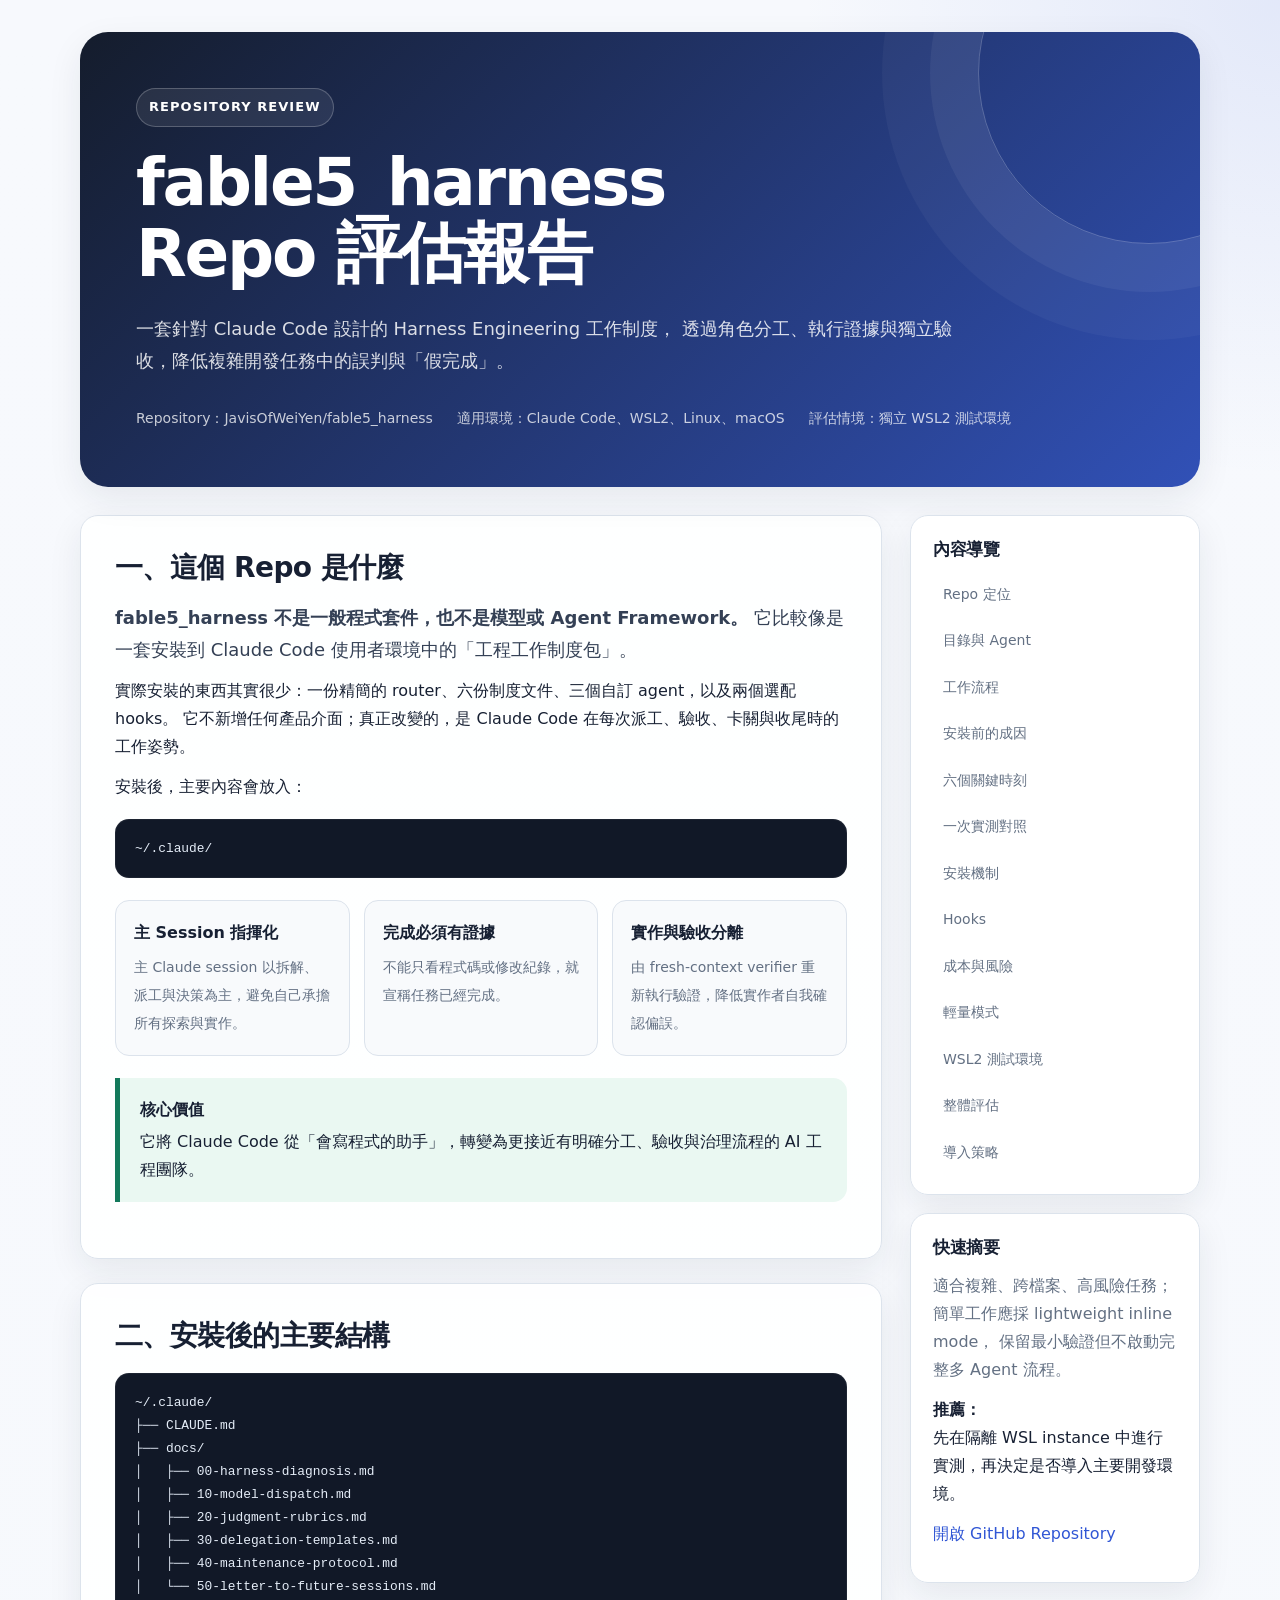
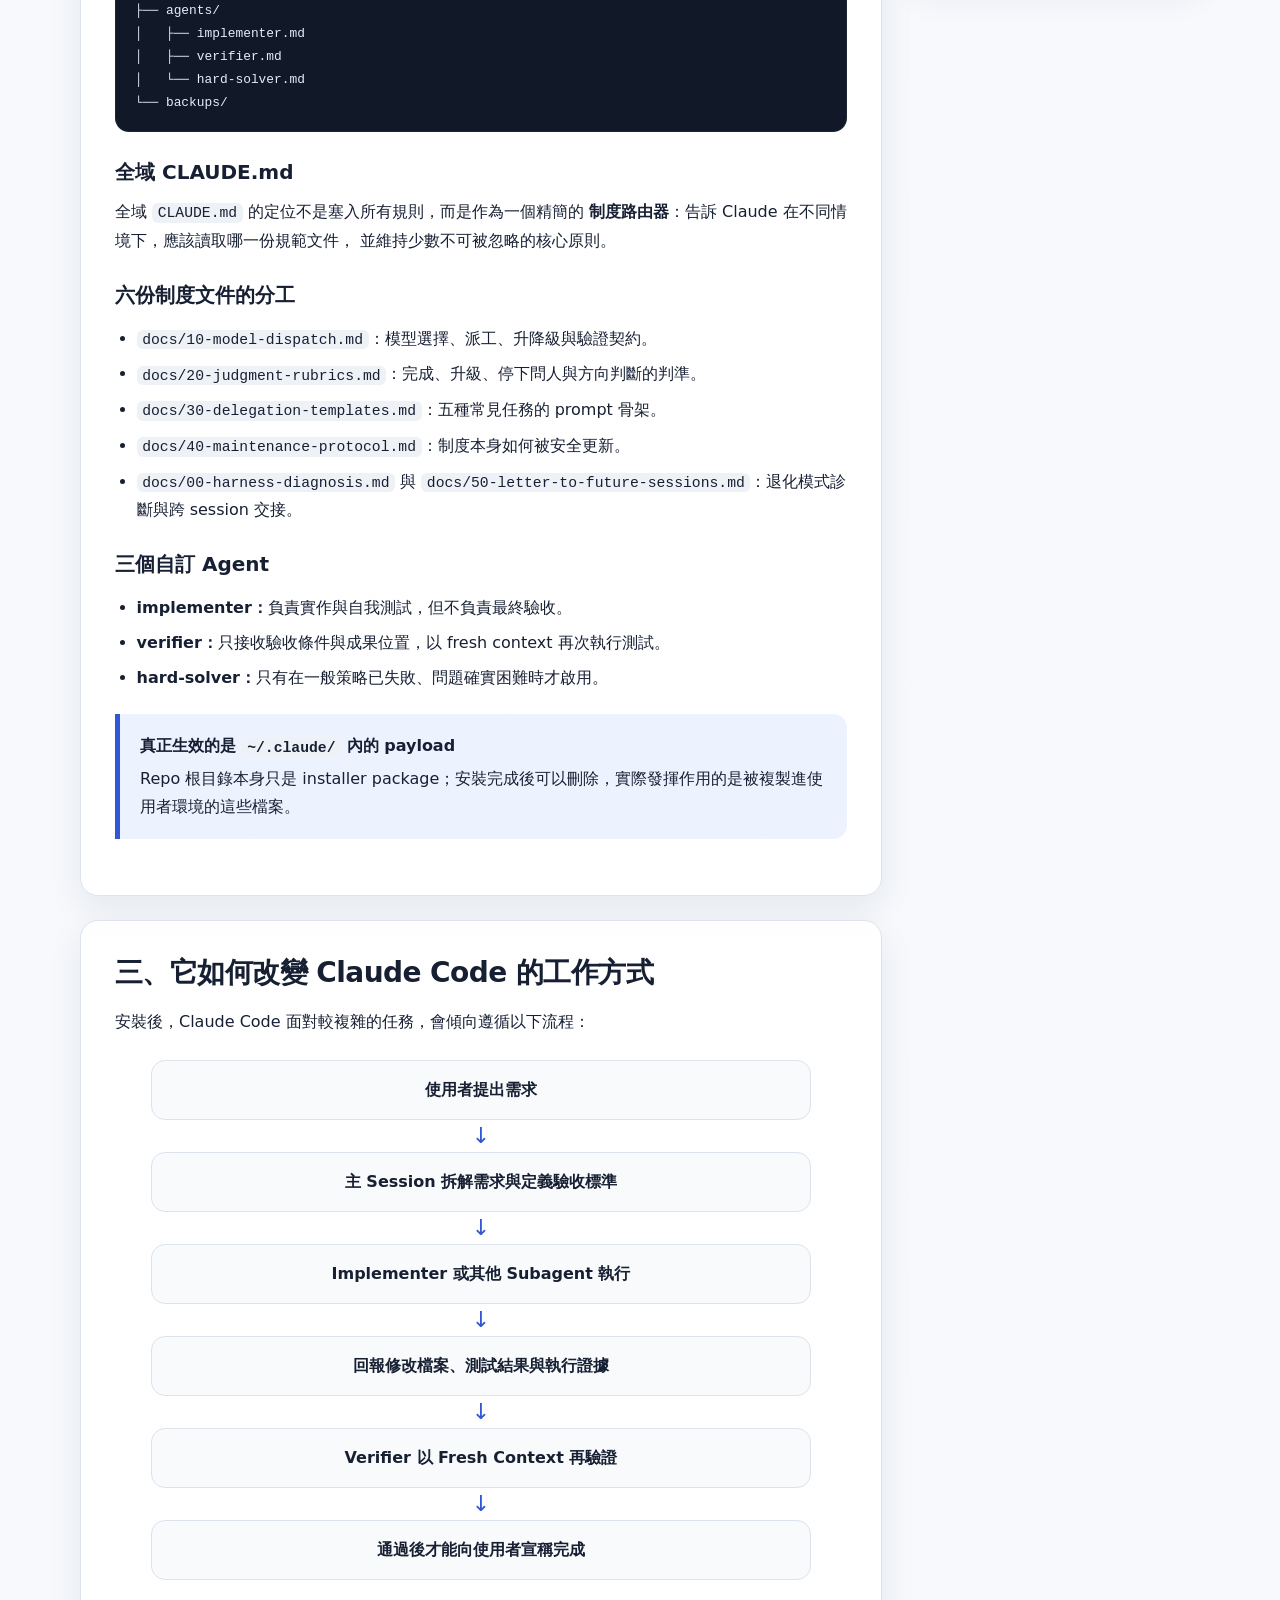
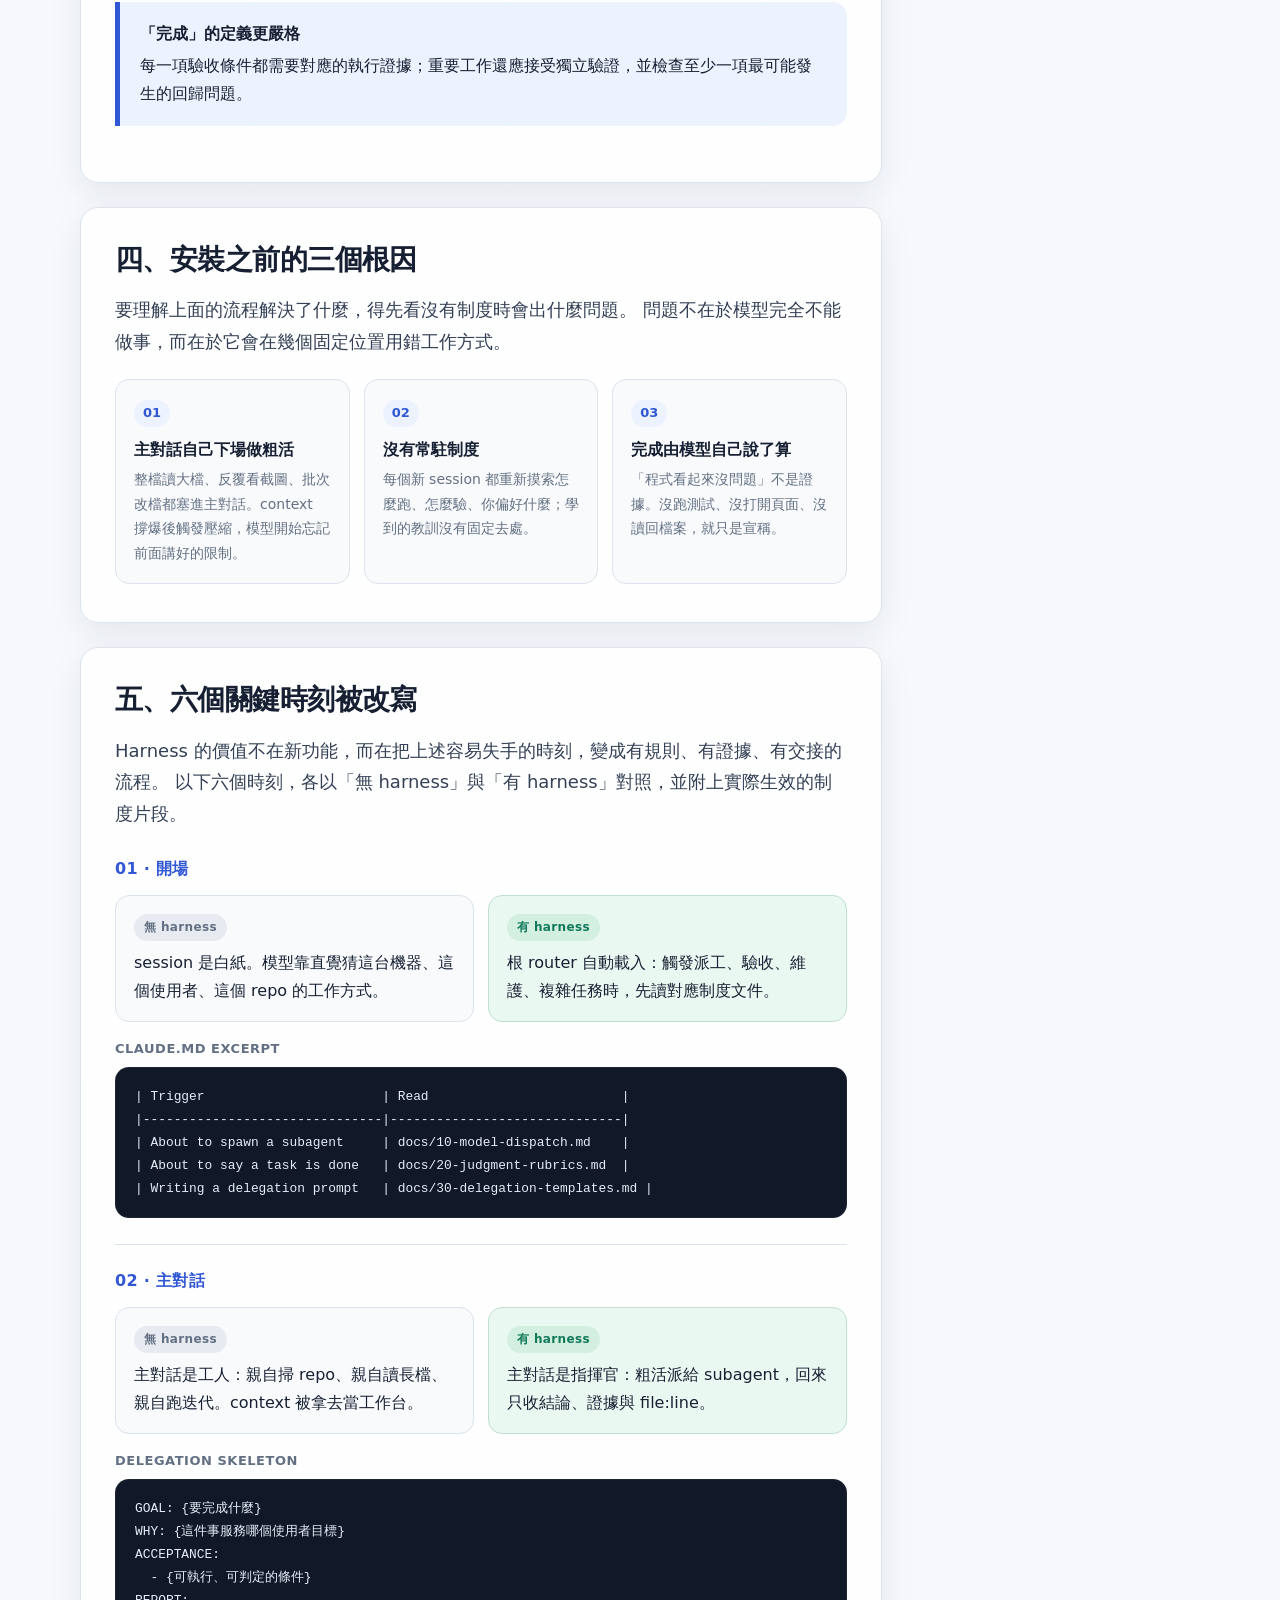
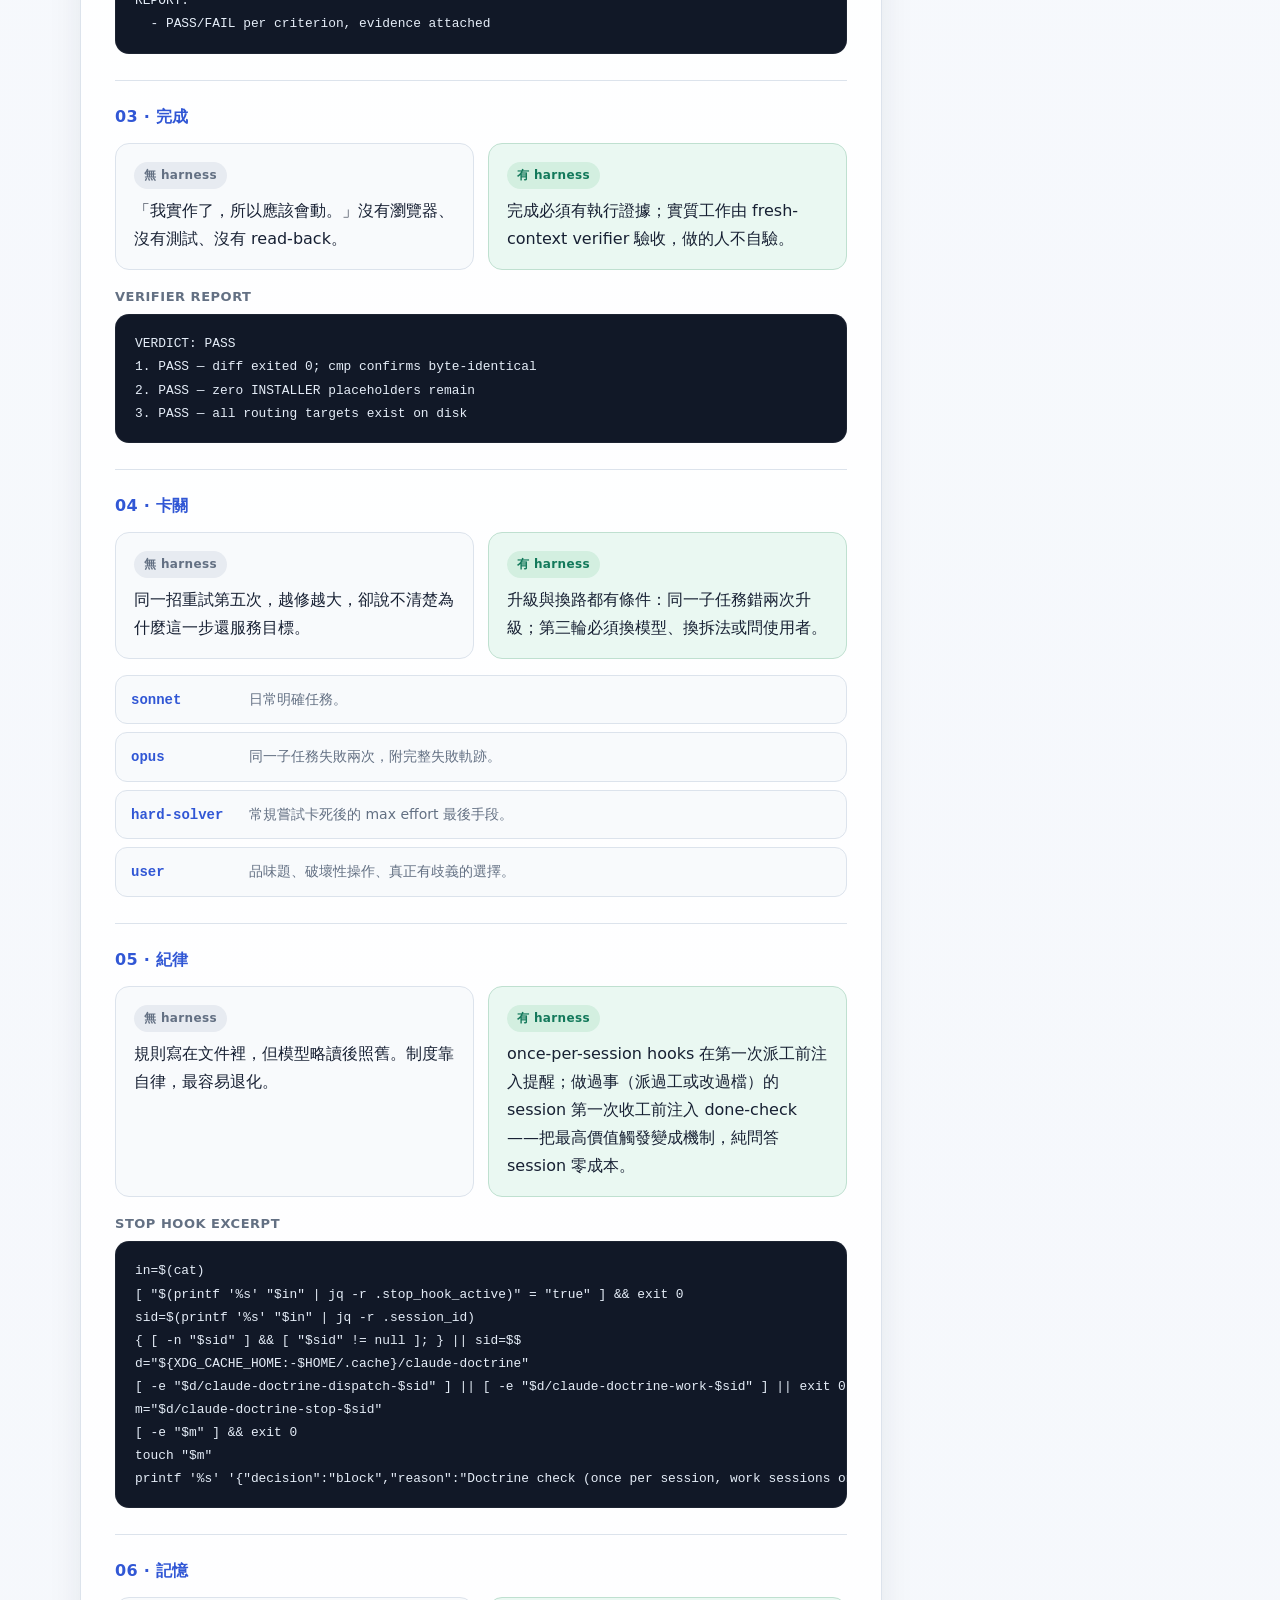
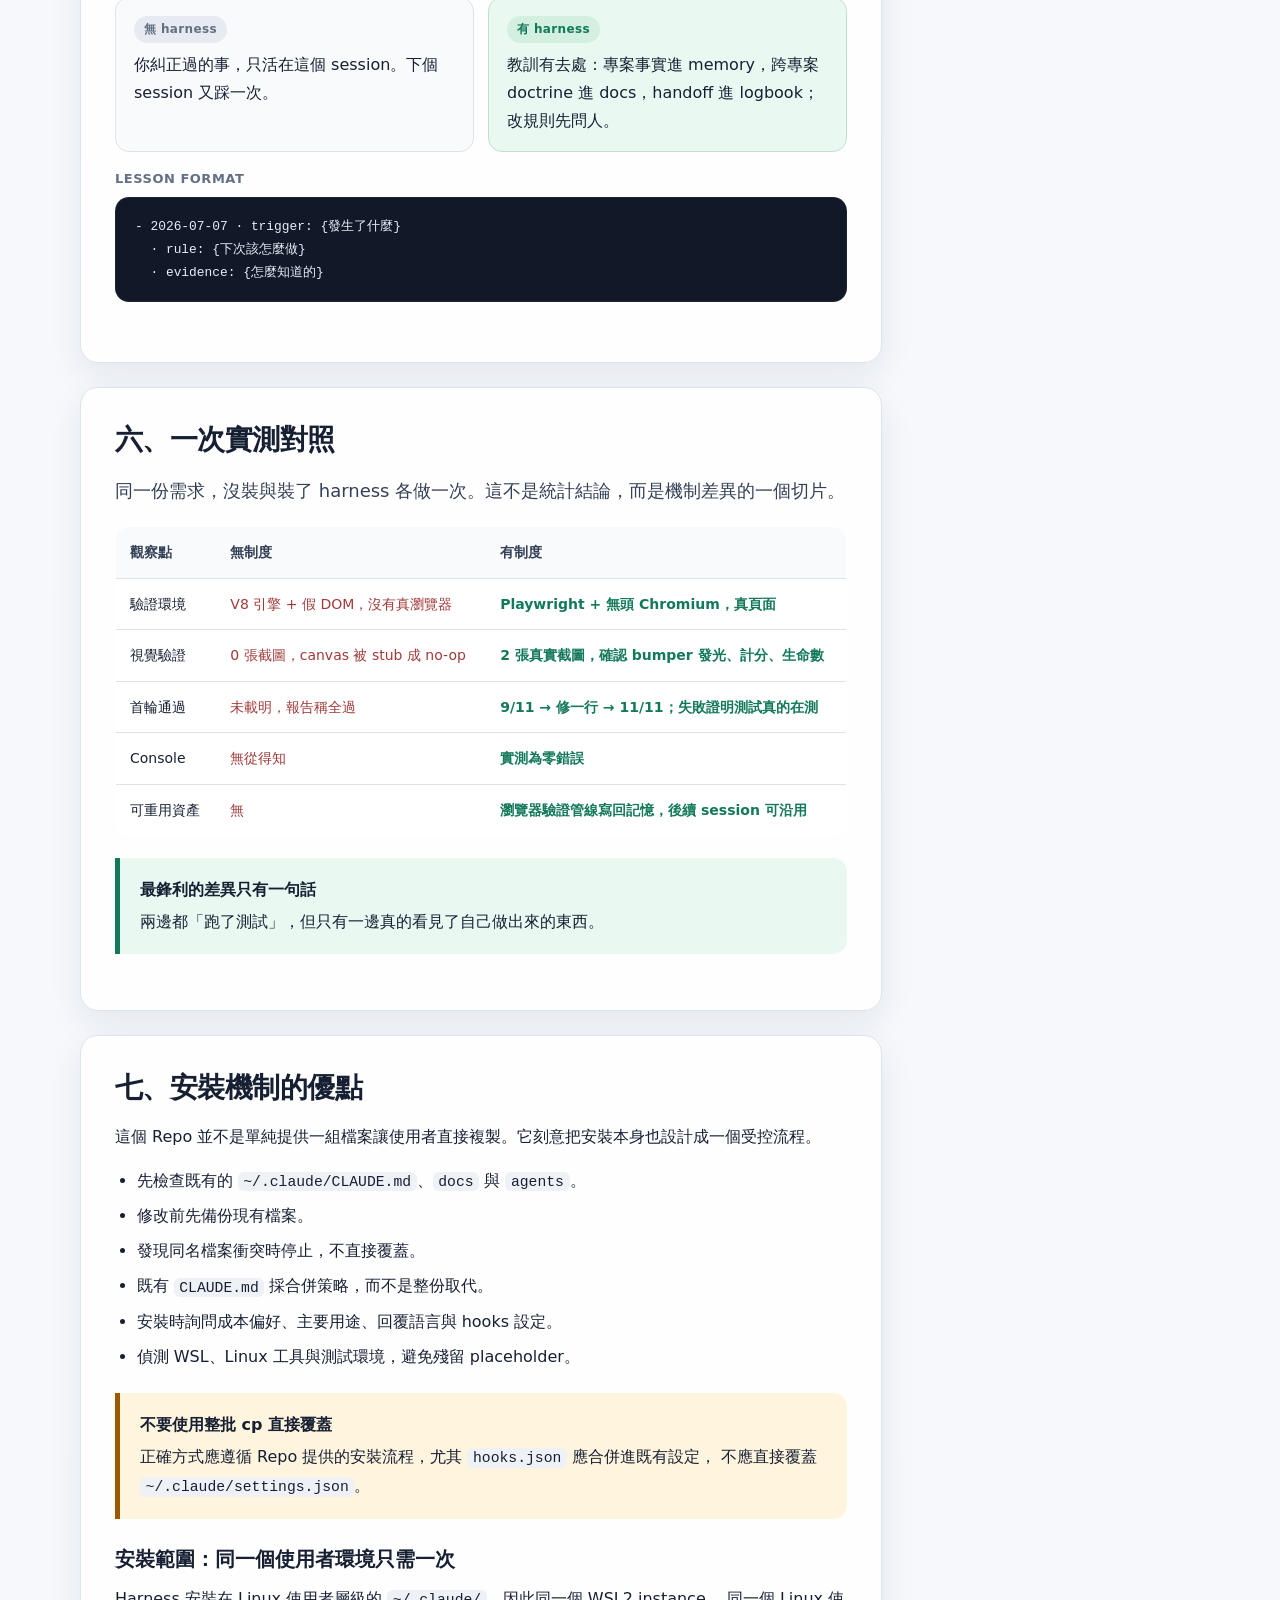
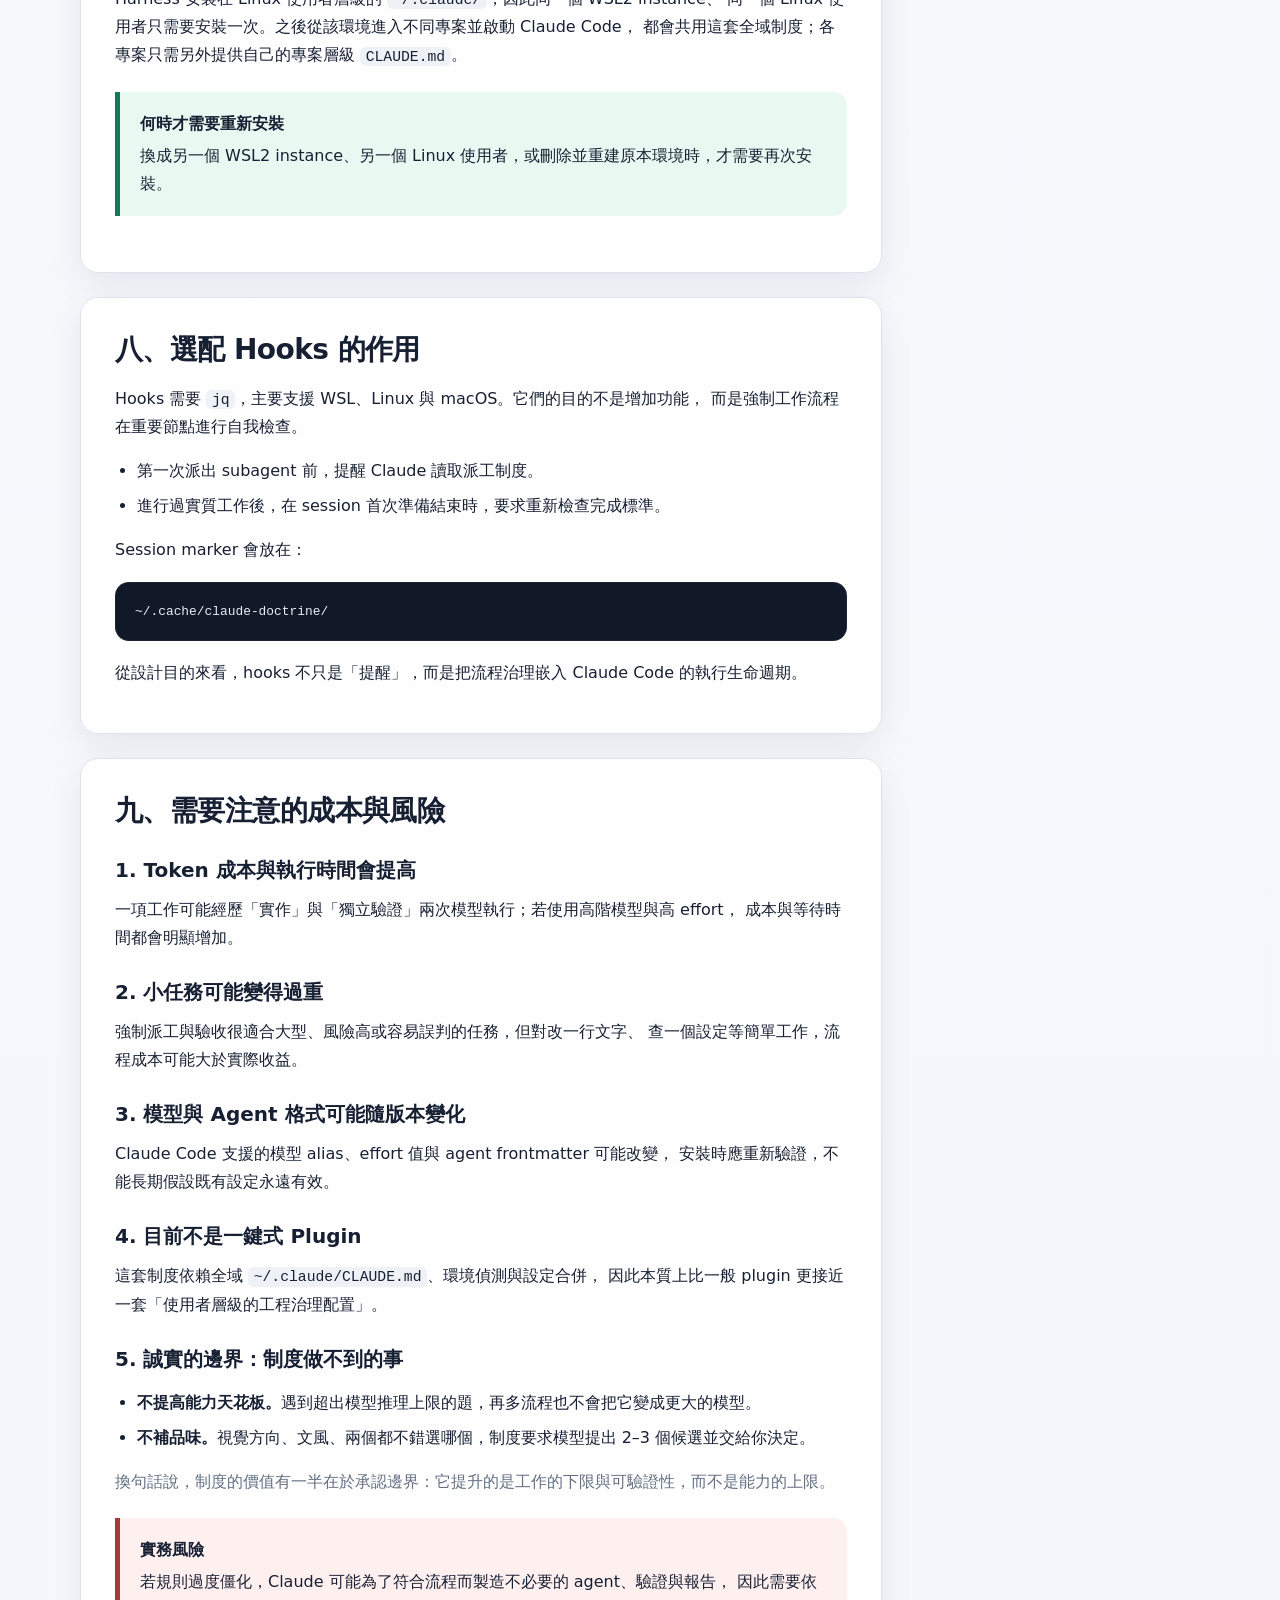
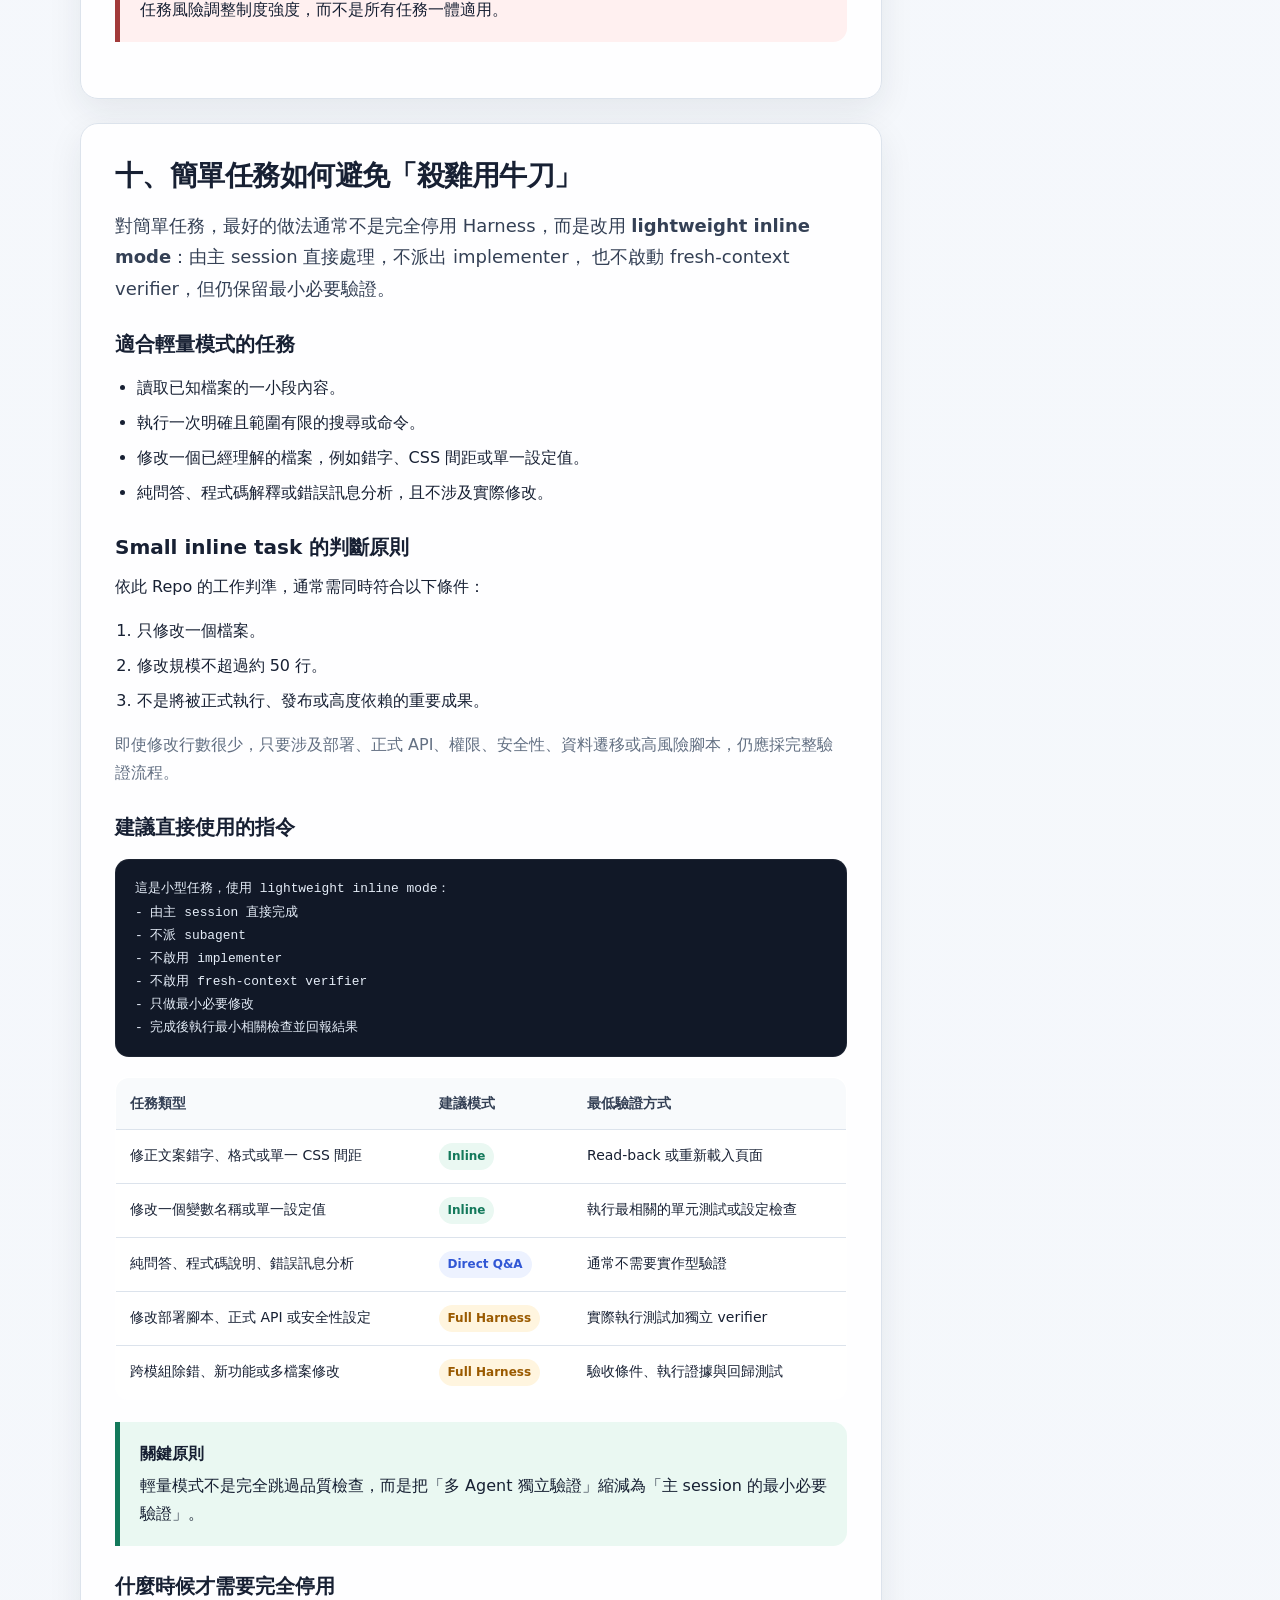
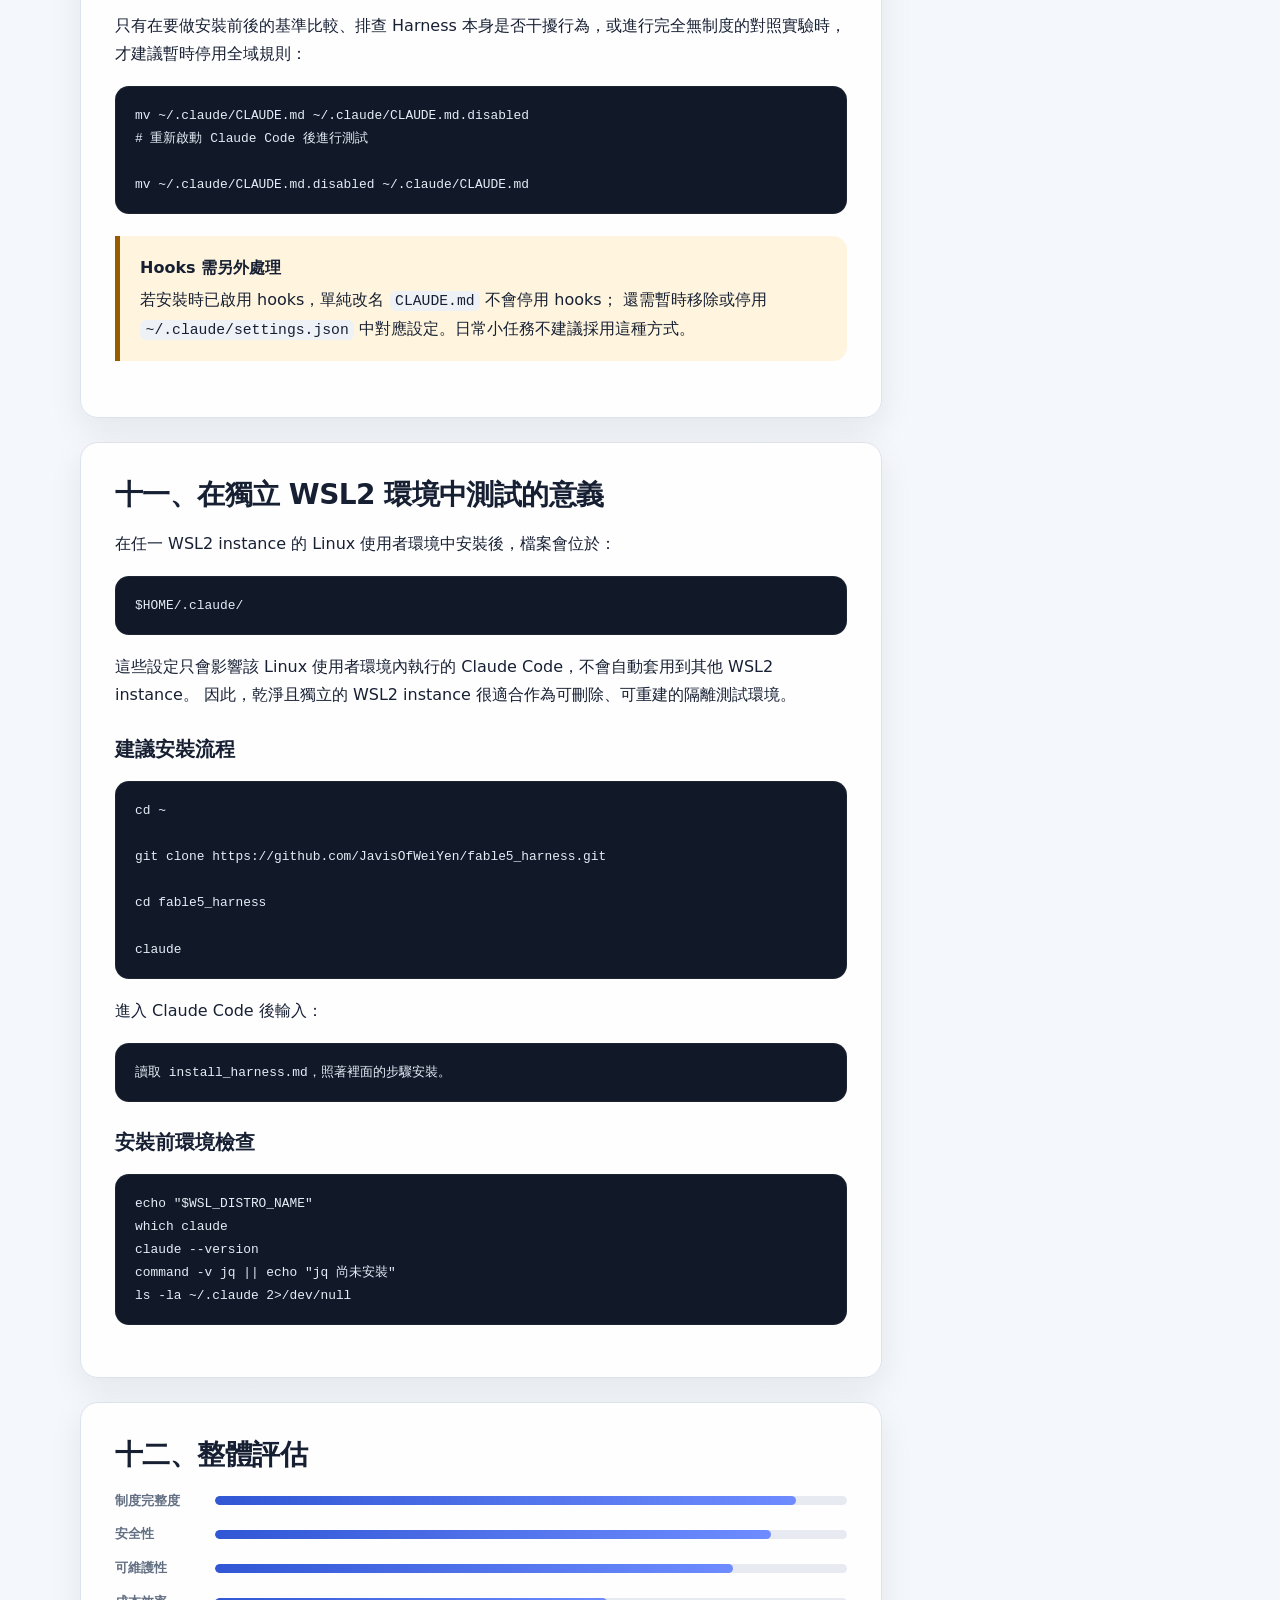
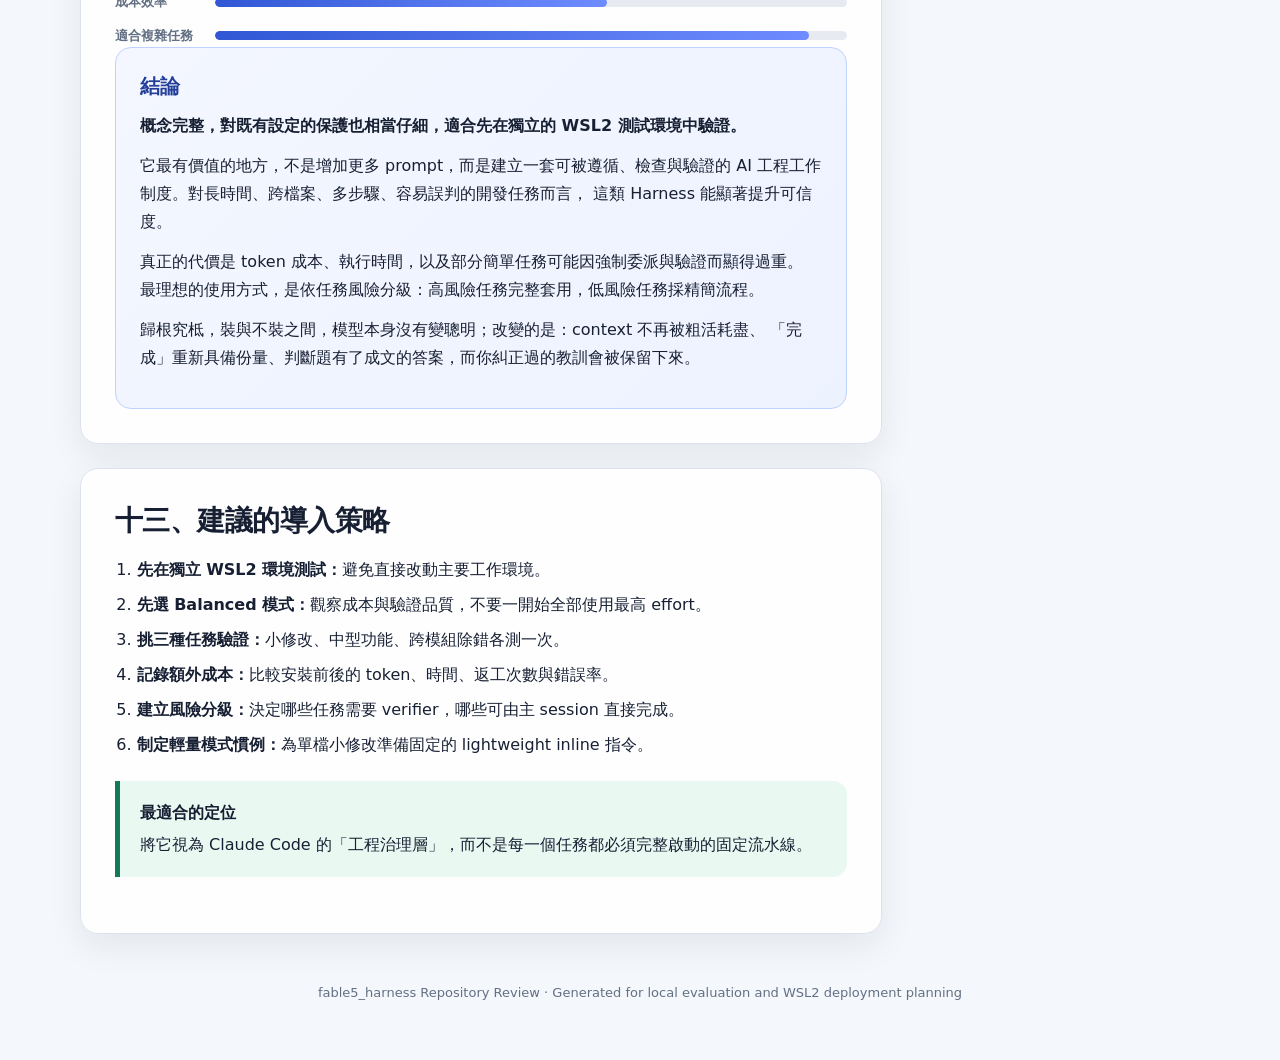
==== index.html @ a02874f8 "Consolidate the two HTML reports into a single index.html harness_impact_analysis.html (serif/paper " ====
<!DOCTYPE html>
<html lang="zh-Hant">
<head>
  <meta charset="utf-8" />
  <meta name="viewport" content="width=device-width, initial-scale=1" />
  <meta name="description" content="fable5_harness repository review and deployment notes for Claude Code on WSL2." />
  <title>fable5_harness Repo 評估報告</title>
  <style>
    :root {
      --bg: #f4f7fb;
      --surface: #ffffff;
      --surface-soft: #f8fafc;
      --text: #172033;
      --muted: #637083;
      --border: #dce3ec;
      --primary: #3157d5;
      --primary-soft: #edf2ff;
      --success: #13795b;
      --success-soft: #eaf8f2;
      --warning: #9a5a00;
      --warning-soft: #fff5df;
      --danger: #a23a3a;
      --danger-soft: #fff0f0;
      --code-bg: #111827;
      --code-text: #e5edf8;
      --shadow: 0 12px 34px rgba(23, 32, 51, 0.08);
      --radius: 18px;
    }

    * { box-sizing: border-box; }

    html { scroll-behavior: smooth; }

    body {
      margin: 0;
      font-family:
        Inter, "Noto Sans TC", "Microsoft JhengHei",
        system-ui, -apple-system, BlinkMacSystemFont, "Segoe UI", sans-serif;
      color: var(--text);
      background:
        radial-gradient(circle at top right, rgba(49, 87, 213, 0.10), transparent 30rem),
        linear-gradient(180deg, #f7f9fd 0%, var(--bg) 100%);
      line-height: 1.75;
    }

    a {
      color: var(--primary);
      text-decoration: none;
    }

    a:hover { text-decoration: underline; }

    .page {
      width: min(1120px, calc(100% - 32px));
      margin: 32px auto 72px;
    }

    .hero {
      position: relative;
      overflow: hidden;
      padding: 56px;
      border-radius: 28px;
      color: #fff;
      background:
        linear-gradient(135deg, rgba(16, 24, 40, 0.98), rgba(41, 74, 180, 0.96));
      box-shadow: var(--shadow);
    }

    .hero::after {
      content: "";
      position: absolute;
      width: 340px;
      height: 340px;
      right: -120px;
      top: -130px;
      border: 1px solid rgba(255,255,255,.24);
      border-radius: 50%;
      box-shadow:
        0 0 0 48px rgba(255,255,255,.05),
        0 0 0 96px rgba(255,255,255,.035);
    }

    .eyebrow {
      display: inline-flex;
      align-items: center;
      gap: 8px;
      margin-bottom: 20px;
      padding: 7px 12px;
      border: 1px solid rgba(255,255,255,.22);
      border-radius: 999px;
      background: rgba(255,255,255,.08);
      font-size: 13px;
      font-weight: 700;
      letter-spacing: .08em;
      text-transform: uppercase;
    }

    h1 {
      max-width: 820px;
      margin: 0;
      font-size: clamp(36px, 6vw, 66px);
      line-height: 1.08;
      letter-spacing: -.035em;
    }

    .hero p {
      max-width: 820px;
      margin: 24px 0 0;
      color: rgba(255,255,255,.84);
      font-size: 18px;
    }

    .hero-meta {
      display: flex;
      flex-wrap: wrap;
      gap: 14px 24px;
      margin-top: 30px;
      color: rgba(255,255,255,.76);
      font-size: 14px;
    }

    .grid {
      display: grid;
      grid-template-columns: minmax(0, 1fr) 290px;
      gap: 28px;
      margin-top: 28px;
      align-items: start;
    }

    main { min-width: 0; }

    aside {
      position: sticky;
      top: 20px;
    }

    .panel,
    .toc,
    .summary-card {
      border: 1px solid var(--border);
      border-radius: var(--radius);
      background: rgba(255,255,255,.93);
      box-shadow: var(--shadow);
    }

    .panel {
      padding: 34px;
      margin-bottom: 24px;
    }

    .toc,
    .summary-card {
      padding: 22px;
      margin-bottom: 18px;
    }

    .toc h2,
    .summary-card h2 {
      margin: 0 0 14px;
      font-size: 17px;
    }

    .toc nav {
      display: grid;
      gap: 6px;
    }

    .toc a {
      display: block;
      padding: 8px 10px;
      border-radius: 10px;
      color: var(--muted);
      font-size: 14px;
    }

    .toc a:hover {
      background: var(--primary-soft);
      color: var(--primary);
      text-decoration: none;
    }

    h2 {
      margin: 0 0 16px;
      font-size: 28px;
      line-height: 1.3;
      letter-spacing: -.02em;
    }

    h3 {
      margin: 26px 0 10px;
      font-size: 20px;
      line-height: 1.4;
    }

    p { margin: 12px 0; }

    ul, ol {
      padding-left: 1.35em;
    }

    li { margin: 7px 0; }

    .lead {
      color: #344055;
      font-size: 18px;
    }

    .cards {
      display: grid;
      grid-template-columns: repeat(3, minmax(0, 1fr));
      gap: 14px;
      margin: 22px 0 4px;
    }

    .mini-card {
      padding: 18px;
      border: 1px solid var(--border);
      border-radius: 14px;
      background: var(--surface-soft);
    }

    .mini-card strong {
      display: block;
      margin-bottom: 6px;
      font-size: 16px;
    }

    .mini-card span {
      color: var(--muted);
      font-size: 14px;
    }

    .callout {
      margin: 22px 0;
      padding: 18px 20px;
      border-left: 5px solid var(--primary);
      border-radius: 0 14px 14px 0;
      background: var(--primary-soft);
    }

    .callout.success {
      border-left-color: var(--success);
      background: var(--success-soft);
    }

    .callout.warning {
      border-left-color: var(--warning);
      background: var(--warning-soft);
    }

    .callout.danger {
      border-left-color: var(--danger);
      background: var(--danger-soft);
    }

    .callout strong {
      display: block;
      margin-bottom: 4px;
    }

    pre {
      overflow-x: auto;
      margin: 18px 0;
      padding: 18px 20px;
      border-radius: 14px;
      background: var(--code-bg);
      color: var(--code-text);
      font: 14px/1.65 "Cascadia Code", "SFMono-Regular", Consolas, monospace;
      box-shadow: inset 0 0 0 1px rgba(255,255,255,.05);
    }

    code {
      padding: .12em .38em;
      border-radius: 6px;
      background: #eef1f6;
      font-family: "Cascadia Code", "SFMono-Regular", Consolas, monospace;
      font-size: .92em;
    }

    pre code {
      padding: 0;
      background: transparent;
    }

    .decision-table {
      width: 100%;
      margin: 20px 0;
      border-collapse: collapse;
      border-spacing: 0;
      overflow: hidden;
      border: 1px solid var(--border);
      border-radius: 14px;
      background: var(--surface);
      font-size: 14px;
    }

    .decision-table th,
    .decision-table td {
      padding: 13px 14px;
      border-bottom: 1px solid var(--border);
      text-align: left;
      vertical-align: top;
    }

    .decision-table th {
      background: var(--surface-soft);
      color: #344055;
      font-weight: 750;
    }

    .decision-table tr:last-child td { border-bottom: 0; }

    .mode-label {
      display: inline-block;
      padding: 3px 9px;
      border-radius: 999px;
      background: var(--primary-soft);
      color: var(--primary);
      font-size: 12px;
      font-weight: 750;
      white-space: nowrap;
    }

    .mode-label.full {
      background: var(--warning-soft);
      color: var(--warning);
    }

    .mode-label.direct {
      background: var(--success-soft);
      color: var(--success);
    }

    .flow {
      display: grid;
      gap: 0;
      max-width: 660px;
      margin: 24px auto 8px;
      text-align: center;
    }

    .flow-step {
      padding: 15px 18px;
      border: 1px solid var(--border);
      border-radius: 14px;
      background: var(--surface-soft);
      font-weight: 700;
    }

    .arrow {
      padding: 5px 0;
      color: var(--primary);
      font-size: 22px;
      line-height: 1;
    }

    .score {
      display: grid;
      gap: 11px;
    }

    .score-row {
      display: grid;
      grid-template-columns: 88px 1fr;
      gap: 12px;
      align-items: center;
    }

    .score-row strong {
      font-size: 13px;
      color: var(--muted);
    }

    .meter {
      height: 9px;
      overflow: hidden;
      border-radius: 999px;
      background: #e7ebf1;
    }

    .meter span {
      display: block;
      height: 100%;
      border-radius: inherit;
      background: linear-gradient(90deg, #3157d5, #6e8cff);
    }

    .verdict {
      padding: 24px;
      border: 1px solid #bed1ff;
      border-radius: 16px;
      background: linear-gradient(135deg, #f4f7ff, #edf2ff);
    }

    .verdict h3 {
      margin-top: 0;
      color: #233f9b;
    }

    .muted {
      color: var(--muted);
    }

    footer {
      margin-top: 24px;
      color: var(--muted);
      text-align: center;
      font-size: 13px;
    }

    /* ---- merged report: causes, six-moments, comparison, ladder, code figures ---- */
    .causes {
      display: grid;
      grid-template-columns: repeat(3, minmax(0, 1fr));
      gap: 14px;
      margin: 22px 0 4px;
    }

    .cause {
      padding: 18px;
      border: 1px solid var(--border);
      border-radius: 14px;
      background: var(--surface-soft);
    }

    .cause .num {
      display: inline-block;
      margin-bottom: 8px;
      padding: 2px 9px;
      border-radius: 999px;
      background: var(--primary-soft);
      color: var(--primary);
      font-size: 13px;
      font-weight: 750;
    }

    .cause h3 { margin: 4px 0 6px; font-size: 16px; }

    .cause p { margin: 0; color: var(--muted); font-size: 14px; }

    .moment { margin: 26px 0; }

    .moment + .moment {
      padding-top: 22px;
      border-top: 1px solid var(--border);
    }

    .moment-title {
      margin: 0 0 12px;
      color: var(--primary);
      font-size: 16px;
      font-weight: 750;
      letter-spacing: .02em;
    }

    .compare {
      display: grid;
      grid-template-columns: 1fr 1fr;
      gap: 14px;
      margin: 12px 0;
    }

    .side {
      padding: 16px 18px;
      border: 1px solid var(--border);
      border-radius: 14px;
      background: var(--surface-soft);
    }

    .side.have {
      border-color: #bfe0d0;
      background: var(--success-soft);
    }

    .side p { margin: 0; }

    .side-label {
      display: inline-block;
      margin-bottom: 8px !important;
      padding: 3px 10px;
      border-radius: 999px;
      background: #e7ebf1;
      color: var(--muted);
      font-size: 12px;
      font-weight: 750;
      letter-spacing: .03em;
    }

    .side.have .side-label {
      background: #d3efe0;
      color: var(--success);
    }

    .code-fig { margin: 16px 0; }

    .code-fig figcaption {
      margin-bottom: 6px;
      color: var(--muted);
      font-size: 13px;
      font-weight: 700;
      letter-spacing: .04em;
      text-transform: uppercase;
    }

    .code-fig pre { margin: 0; }

    .ladder {
      list-style: none;
      display: grid;
      gap: 8px;
      margin: 16px 0;
      padding: 0;
    }

    .ladder li {
      display: flex;
      gap: 14px;
      align-items: baseline;
      margin: 0;
      padding: 11px 15px;
      border: 1px solid var(--border);
      border-radius: 12px;
      background: var(--surface-soft);
    }

    .ladder li b {
      min-width: 104px;
      color: var(--primary);
      font-family: "Cascadia Code", "SFMono-Regular", Consolas, monospace;
      font-size: 14px;
    }

    .ladder li span { color: var(--muted); font-size: 14px; }

    .decision-table td.good { color: var(--success); font-weight: 600; }
    .decision-table td.bad { color: var(--danger); }

    @media (max-width: 900px) {
      .grid { grid-template-columns: 1fr; }
      aside { position: static; }
      .cards { grid-template-columns: 1fr; }
      .causes { grid-template-columns: 1fr; }
      .compare { grid-template-columns: 1fr; }
      .hero { padding: 38px 28px; }
      .panel { padding: 26px; }
    }

    @media print {
      body { background: #fff; }
      .page { width: 100%; margin: 0; }
      .hero, .panel, .toc, .summary-card {
        box-shadow: none;
        break-inside: avoid;
      }
      aside { position: static; }
      .grid { grid-template-columns: 1fr; }
      .toc { display: none; }
      a { color: inherit; text-decoration: none; }
    }
  </style>
</head>
<body>
  <div class="page">
    <header class="hero">
      <div class="eyebrow">Repository Review</div>
      <h1>fable5_harness<br />Repo 評估報告</h1>
      <p>
        一套針對 Claude Code 設計的 Harness Engineering 工作制度，
        透過角色分工、執行證據與獨立驗收，降低複雜開發任務中的誤判與「假完成」。
      </p>
      <div class="hero-meta">
        <span>Repository：JavisOfWeiYen/fable5_harness</span>
        <span>適用環境：Claude Code、WSL2、Linux、macOS</span>
        <span>評估情境：獨立 WSL2 測試環境</span>
      </div>
    </header>

    <div class="grid">
      <main>
        <section class="panel" id="overview">
          <h2>一、這個 Repo 是什麼</h2>
          <p class="lead">
            <strong>fable5_harness 不是一般程式套件，也不是模型或 Agent Framework。</strong>
            它比較像是一套安裝到 Claude Code 使用者環境中的「工程工作制度包」。
          </p>
          <p>
            實際安裝的東西其實很少：一份精簡的 router、六份制度文件、三個自訂 agent，以及兩個選配 hooks。
            它不新增任何產品介面；真正改變的，是 Claude Code 在每次派工、驗收、卡關與收尾時的工作姿勢。
          </p>
          <p>安裝後，主要內容會放入：</p>
          <pre><code>~/.claude/</code></pre>

          <div class="cards">
            <div class="mini-card">
              <strong>主 Session 指揮化</strong>
              <span>主 Claude session 以拆解、派工與決策為主，避免自己承擔所有探索與實作。</span>
            </div>
            <div class="mini-card">
              <strong>完成必須有證據</strong>
              <span>不能只看程式碼或修改紀錄，就宣稱任務已經完成。</span>
            </div>
            <div class="mini-card">
              <strong>實作與驗收分離</strong>
              <span>由 fresh-context verifier 重新執行驗證，降低實作者自我確認偏誤。</span>
            </div>
          </div>

          <div class="callout success">
            <strong>核心價值</strong>
            它將 Claude Code 從「會寫程式的助手」，轉變為更接近有明確分工、驗收與治理流程的 AI 工程團隊。
          </div>
        </section>

        <section class="panel" id="structure">
          <h2>二、安裝後的主要結構</h2>
          <pre><code>~/.claude/
├── CLAUDE.md
├── docs/
│   ├── 00-harness-diagnosis.md
│   ├── 10-model-dispatch.md
│   ├── 20-judgment-rubrics.md
│   ├── 30-delegation-templates.md
│   ├── 40-maintenance-protocol.md
│   └── 50-letter-to-future-sessions.md
├── agents/
│   ├── implementer.md
│   ├── verifier.md
│   └── hard-solver.md
└── backups/</code></pre>

          <h3>全域 CLAUDE.md</h3>
          <p>
            全域 <code>CLAUDE.md</code> 的定位不是塞入所有規則，而是作為一個精簡的
            <strong>制度路由器</strong>：告訴 Claude 在不同情境下，應該讀取哪一份規範文件，
            並維持少數不可被忽略的核心原則。
          </p>

          <h3>六份制度文件的分工</h3>
          <ul>
            <li><code>docs/10-model-dispatch.md</code>：模型選擇、派工、升降級與驗證契約。</li>
            <li><code>docs/20-judgment-rubrics.md</code>：完成、升級、停下問人與方向判斷的判準。</li>
            <li><code>docs/30-delegation-templates.md</code>：五種常見任務的 prompt 骨架。</li>
            <li><code>docs/40-maintenance-protocol.md</code>：制度本身如何被安全更新。</li>
            <li><code>docs/00-harness-diagnosis.md</code> 與 <code>docs/50-letter-to-future-sessions.md</code>：退化模式診斷與跨 session 交接。</li>
          </ul>

          <h3>三個自訂 Agent</h3>
          <ul>
            <li><strong>implementer：</strong>負責實作與自我測試，但不負責最終驗收。</li>
            <li><strong>verifier：</strong>只接收驗收條件與成果位置，以 fresh context 再次執行測試。</li>
            <li><strong>hard-solver：</strong>只有在一般策略已失敗、問題確實困難時才啟用。</li>
          </ul>

          <div class="callout">
            <strong>真正生效的是 <code>~/.claude/</code> 內的 payload</strong>
            Repo 根目錄本身只是 installer package；安裝完成後可以刪除，實際發揮作用的是被複製進使用者環境的這些檔案。
          </div>
        </section>

        <section class="panel" id="workflow">
          <h2>三、它如何改變 Claude Code 的工作方式</h2>
          <p>
            安裝後，Claude Code 面對較複雜的任務，會傾向遵循以下流程：
          </p>

          <div class="flow" aria-label="Harness workflow">
            <div class="flow-step">使用者提出需求</div>
            <div class="arrow">↓</div>
            <div class="flow-step">主 Session 拆解需求與定義驗收標準</div>
            <div class="arrow">↓</div>
            <div class="flow-step">Implementer 或其他 Subagent 執行</div>
            <div class="arrow">↓</div>
            <div class="flow-step">回報修改檔案、測試結果與執行證據</div>
            <div class="arrow">↓</div>
            <div class="flow-step">Verifier 以 Fresh Context 再驗證</div>
            <div class="arrow">↓</div>
            <div class="flow-step">通過後才能向使用者宣稱完成</div>
          </div>

          <div class="callout">
            <strong>「完成」的定義更嚴格</strong>
            每一項驗收條件都需要對應的執行證據；重要工作還應接受獨立驗證，並檢查至少一項最可能發生的回歸問題。
          </div>
        </section>

        <section class="panel" id="causes">
          <h2>四、安裝之前的三個根因</h2>
          <p class="lead">
            要理解上面的流程解決了什麼，得先看沒有制度時會出什麼問題。
            問題不在於模型完全不能做事，而在於它會在幾個固定位置用錯工作方式。
          </p>
          <div class="causes">
            <article class="cause">
              <span class="num">01</span>
              <h3>主對話自己下場做粗活</h3>
              <p>整檔讀大檔、反覆看截圖、批次改檔都塞進主對話。context 撐爆後觸發壓縮，模型開始忘記前面講好的限制。</p>
            </article>
            <article class="cause">
              <span class="num">02</span>
              <h3>沒有常駐制度</h3>
              <p>每個新 session 都重新摸索怎麼跑、怎麼驗、你偏好什麼；學到的教訓沒有固定去處。</p>
            </article>
            <article class="cause">
              <span class="num">03</span>
              <h3>完成由模型自己說了算</h3>
              <p>「程式看起來沒問題」不是證據。沒跑測試、沒打開頁面、沒讀回檔案，就只是宣稱。</p>
            </article>
          </div>
        </section>

        <section class="panel" id="changes">
          <h2>五、六個關鍵時刻被改寫</h2>
          <p class="lead">
            Harness 的價值不在新功能，而在把上述容易失手的時刻，變成有規則、有證據、有交接的流程。
            以下六個時刻，各以「無 harness」與「有 harness」對照，並附上實際生效的制度片段。
          </p>

          <article class="moment">
            <p class="moment-title">01 · 開場</p>
            <div class="compare">
              <div class="side none">
                <p class="side-label">無 harness</p>
                <p>session 是白紙。模型靠直覺猜這台機器、這個使用者、這個 repo 的工作方式。</p>
              </div>
              <div class="side have">
                <p class="side-label">有 harness</p>
                <p>根 router 自動載入：觸發派工、驗收、維護、複雜任務時，先讀對應制度文件。</p>
              </div>
            </div>
            <figure class="code-fig">
              <figcaption>CLAUDE.md excerpt</figcaption>
<pre><code>| Trigger                       | Read                         |
|-------------------------------|------------------------------|
| About to spawn a subagent     | docs/10-model-dispatch.md    |
| About to say a task is done   | docs/20-judgment-rubrics.md  |
| Writing a delegation prompt   | docs/30-delegation-templates.md |</code></pre>
            </figure>
          </article>

          <article class="moment">
            <p class="moment-title">02 · 主對話</p>
            <div class="compare">
              <div class="side none">
                <p class="side-label">無 harness</p>
                <p>主對話是工人：親自掃 repo、親自讀長檔、親自跑迭代。context 被拿去當工作台。</p>
              </div>
              <div class="side have">
                <p class="side-label">有 harness</p>
                <p>主對話是指揮官：粗活派給 subagent，回來只收結論、證據與 file:line。</p>
              </div>
            </div>
            <figure class="code-fig">
              <figcaption>delegation skeleton</figcaption>
<pre><code>GOAL: {要完成什麼}
WHY: {這件事服務哪個使用者目標}
ACCEPTANCE:
  - {可執行、可判定的條件}
REPORT:
  - PASS/FAIL per criterion, evidence attached</code></pre>
            </figure>
          </article>

          <article class="moment">
            <p class="moment-title">03 · 完成</p>
            <div class="compare">
              <div class="side none">
                <p class="side-label">無 harness</p>
                <p>「我實作了，所以應該會動。」沒有瀏覽器、沒有測試、沒有 read-back。</p>
              </div>
              <div class="side have">
                <p class="side-label">有 harness</p>
                <p>完成必須有執行證據；實質工作由 fresh-context verifier 驗收，做的人不自驗。</p>
              </div>
            </div>
            <figure class="code-fig">
              <figcaption>verifier report</figcaption>
<pre><code>VERDICT: PASS
1. PASS — diff exited 0; cmp confirms byte-identical
2. PASS — zero INSTALLER placeholders remain
3. PASS — all routing targets exist on disk</code></pre>
            </figure>
          </article>

          <article class="moment">
            <p class="moment-title">04 · 卡關</p>
            <div class="compare">
              <div class="side none">
                <p class="side-label">無 harness</p>
                <p>同一招重試第五次，越修越大，卻說不清楚為什麼這一步還服務目標。</p>
              </div>
              <div class="side have">
                <p class="side-label">有 harness</p>
                <p>升級與換路都有條件：同一子任務錯兩次升級；第三輪必須換模型、換拆法或問使用者。</p>
              </div>
            </div>
            <ul class="ladder">
              <li><b>sonnet</b><span>日常明確任務。</span></li>
              <li><b>opus</b><span>同一子任務失敗兩次，附完整失敗軌跡。</span></li>
              <li><b>hard-solver</b><span>常規嘗試卡死後的 max effort 最後手段。</span></li>
              <li><b>user</b><span>品味題、破壞性操作、真正有歧義的選擇。</span></li>
            </ul>
          </article>

          <article class="moment">
            <p class="moment-title">05 · 紀律</p>
            <div class="compare">
              <div class="side none">
                <p class="side-label">無 harness</p>
                <p>規則寫在文件裡，但模型略讀後照舊。制度靠自律，最容易退化。</p>
              </div>
              <div class="side have">
                <p class="side-label">有 harness</p>
                <p>once-per-session hooks 在第一次派工前注入提醒；做過事（派過工或改過檔）的 session 第一次收工前注入 done-check——把最高價值觸發變成機制，純問答 session 零成本。</p>
              </div>
            </div>
            <figure class="code-fig">
              <figcaption>Stop hook excerpt</figcaption>
<pre><code>in=$(cat)
[ "$(printf '%s' "$in" | jq -r .stop_hook_active)" = "true" ] &amp;&amp; exit 0
sid=$(printf '%s' "$in" | jq -r .session_id)
{ [ -n "$sid" ] &amp;&amp; [ "$sid" != null ]; } || sid=$$
d="${XDG_CACHE_HOME:-$HOME/.cache}/claude-doctrine"
[ -e "$d/claude-doctrine-dispatch-$sid" ] || [ -e "$d/claude-doctrine-work-$sid" ] || exit 0
m="$d/claude-doctrine-stop-$sid"
[ -e "$m" ] &amp;&amp; exit 0
touch "$m"
printf '%s' '{"decision":"block","reason":"Doctrine check (once per session, work sessions only): if this turn claimed work is done, confirm it meets ~/.claude/docs/20-judgment-rubrics.md section 2 — executed evidence, fresh-context check for substantive work, likeliest regression checked, reported plainly. If the turn made no completion claim, or the evidence is already stated, end the turn now."}'</code></pre>
            </figure>
          </article>

          <article class="moment">
            <p class="moment-title">06 · 記憶</p>
            <div class="compare">
              <div class="side none">
                <p class="side-label">無 harness</p>
                <p>你糾正過的事，只活在這個 session。下個 session 又踩一次。</p>
              </div>
              <div class="side have">
                <p class="side-label">有 harness</p>
                <p>教訓有去處：專案事實進 memory，跨專案 doctrine 進 docs，handoff 進 logbook；改規則先問人。</p>
              </div>
            </div>
            <figure class="code-fig">
              <figcaption>lesson format</figcaption>
<pre><code>- 2026-07-07 · trigger: {發生了什麼}
  · rule: {下次該怎麼做}
  · evidence: {怎麼知道的}</code></pre>
            </figure>
          </article>
        </section>

        <section class="panel" id="evidence">
          <h2>六、一次實測對照</h2>
          <p class="lead">
            同一份需求，沒裝與裝了 harness 各做一次。這不是統計結論，而是機制差異的一個切片。
          </p>
          <table class="decision-table">
            <thead>
              <tr>
                <th>觀察點</th>
                <th>無制度</th>
                <th>有制度</th>
              </tr>
            </thead>
            <tbody>
              <tr>
                <td>驗證環境</td>
                <td class="bad">V8 引擎 + 假 DOM，沒有真瀏覽器</td>
                <td class="good">Playwright + 無頭 Chromium，真頁面</td>
              </tr>
              <tr>
                <td>視覺驗證</td>
                <td class="bad">0 張截圖，canvas 被 stub 成 no-op</td>
                <td class="good">2 張真實截圖，確認 bumper 發光、計分、生命數</td>
              </tr>
              <tr>
                <td>首輪通過</td>
                <td class="bad">未載明，報告稱全過</td>
                <td class="good">9/11 → 修一行 → 11/11；失敗證明測試真的在測</td>
              </tr>
              <tr>
                <td>Console</td>
                <td class="bad">無從得知</td>
                <td class="good">實測為零錯誤</td>
              </tr>
              <tr>
                <td>可重用資產</td>
                <td class="bad">無</td>
                <td class="good">瀏覽器驗證管線寫回記憶，後續 session 可沿用</td>
              </tr>
            </tbody>
          </table>
          <div class="callout success">
            <strong>最鋒利的差異只有一句話</strong>
            兩邊都「跑了測試」，但只有一邊真的看見了自己做出來的東西。
          </div>
        </section>

        <section class="panel" id="installation">
          <h2>七、安裝機制的優點</h2>
          <p>
            這個 Repo 並不是單純提供一組檔案讓使用者直接複製。它刻意把安裝本身也設計成一個受控流程。
          </p>
          <ul>
            <li>先檢查既有的 <code>~/.claude/CLAUDE.md</code>、<code>docs</code> 與 <code>agents</code>。</li>
            <li>修改前先備份現有檔案。</li>
            <li>發現同名檔案衝突時停止，不直接覆蓋。</li>
            <li>既有 <code>CLAUDE.md</code> 採合併策略，而不是整份取代。</li>
            <li>安裝時詢問成本偏好、主要用途、回覆語言與 hooks 設定。</li>
            <li>偵測 WSL、Linux 工具與測試環境，避免殘留 placeholder。</li>
          </ul>

          <div class="callout warning">
            <strong>不要使用整批 cp 直接覆蓋</strong>
            正確方式應遵循 Repo 提供的安裝流程，尤其 <code>hooks.json</code> 應合併進既有設定，
            不應直接覆蓋 <code>~/.claude/settings.json</code>。
          </div>

          <h3>安裝範圍：同一個使用者環境只需一次</h3>
          <p>
            Harness 安裝在 Linux 使用者層級的 <code>~/.claude/</code>，因此同一個 WSL2 instance、
            同一個 Linux 使用者只需要安裝一次。之後從該環境進入不同專案並啟動 Claude Code，
            都會共用這套全域制度；各專案只需另外提供自己的專案層級 <code>CLAUDE.md</code>。
          </p>
          <div class="callout success">
            <strong>何時才需要重新安裝</strong>
            換成另一個 WSL2 instance、另一個 Linux 使用者，或刪除並重建原本環境時，才需要再次安裝。
          </div>
        </section>

        <section class="panel" id="hooks">
          <h2>八、選配 Hooks 的作用</h2>
          <p>
            Hooks 需要 <code>jq</code>，主要支援 WSL、Linux 與 macOS。它們的目的不是增加功能，
            而是強制工作流程在重要節點進行自我檢查。
          </p>
          <ul>
            <li>第一次派出 subagent 前，提醒 Claude 讀取派工制度。</li>
            <li>進行過實質工作後，在 session 首次準備結束時，要求重新檢查完成標準。</li>
          </ul>

          <p>Session marker 會放在：</p>
          <pre><code>~/.cache/claude-doctrine/</code></pre>

          <p>
            從設計目的來看，hooks 不只是「提醒」，而是把流程治理嵌入 Claude Code 的執行生命週期。
          </p>
        </section>

        <section class="panel" id="risks">
          <h2>九、需要注意的成本與風險</h2>

          <h3>1. Token 成本與執行時間會提高</h3>
          <p>
            一項工作可能經歷「實作」與「獨立驗證」兩次模型執行；若使用高階模型與高 effort，
            成本與等待時間都會明顯增加。
          </p>

          <h3>2. 小任務可能變得過重</h3>
          <p>
            強制派工與驗收很適合大型、風險高或容易誤判的任務，但對改一行文字、
            查一個設定等簡單工作，流程成本可能大於實際收益。
          </p>

          <h3>3. 模型與 Agent 格式可能隨版本變化</h3>
          <p>
            Claude Code 支援的模型 alias、effort 值與 agent frontmatter 可能改變，
            安裝時應重新驗證，不能長期假設既有設定永遠有效。
          </p>

          <h3>4. 目前不是一鍵式 Plugin</h3>
          <p>
            這套制度依賴全域 <code>~/.claude/CLAUDE.md</code>、環境偵測與設定合併，
            因此本質上比一般 plugin 更接近一套「使用者層級的工程治理配置」。
          </p>

          <h3>5. 誠實的邊界：制度做不到的事</h3>
          <ul>
            <li><strong>不提高能力天花板。</strong>遇到超出模型推理上限的題，再多流程也不會把它變成更大的模型。</li>
            <li><strong>不補品味。</strong>視覺方向、文風、兩個都不錯選哪個，制度要求模型提出 2–3 個候選並交給你決定。</li>
          </ul>
          <p class="muted">
            換句話說，制度的價值有一半在於承認邊界：它提升的是工作的下限與可驗證性，而不是能力的上限。
          </p>

          <div class="callout danger">
            <strong>實務風險</strong>
            若規則過度僵化，Claude 可能為了符合流程而製造不必要的 agent、驗證與報告，
            因此需要依任務風險調整制度強度，而不是所有任務一體適用。
          </div>
        </section>

        <section class="panel" id="lightweight">
          <h2>十、簡單任務如何避免「殺雞用牛刀」</h2>
          <p class="lead">
            對簡單任務，最好的做法通常不是完全停用 Harness，而是改用
            <strong>lightweight inline mode</strong>：由主 session 直接處理，不派出 implementer，
            也不啟動 fresh-context verifier，但仍保留最小必要驗證。
          </p>

          <h3>適合輕量模式的任務</h3>
          <ul>
            <li>讀取已知檔案的一小段內容。</li>
            <li>執行一次明確且範圍有限的搜尋或命令。</li>
            <li>修改一個已經理解的檔案，例如錯字、CSS 間距或單一設定值。</li>
            <li>純問答、程式碼解釋或錯誤訊息分析，且不涉及實際修改。</li>
          </ul>

          <h3>Small inline task 的判斷原則</h3>
          <p>依此 Repo 的工作判準，通常需同時符合以下條件：</p>
          <ol>
            <li>只修改一個檔案。</li>
            <li>修改規模不超過約 50 行。</li>
            <li>不是將被正式執行、發布或高度依賴的重要成果。</li>
          </ol>
          <p class="muted">
            即使修改行數很少，只要涉及部署、正式 API、權限、安全性、資料遷移或高風險腳本，仍應採完整驗證流程。
          </p>

          <h3>建議直接使用的指令</h3>
          <pre><code>這是小型任務，使用 lightweight inline mode：
- 由主 session 直接完成
- 不派 subagent
- 不啟用 implementer
- 不啟用 fresh-context verifier
- 只做最小必要修改
- 完成後執行最小相關檢查並回報結果</code></pre>

          <table class="decision-table">
            <thead>
              <tr>
                <th>任務類型</th>
                <th>建議模式</th>
                <th>最低驗證方式</th>
              </tr>
            </thead>
            <tbody>
              <tr>
                <td>修正文案錯字、格式或單一 CSS 間距</td>
                <td><span class="mode-label direct">Inline</span></td>
                <td>Read-back 或重新載入頁面</td>
              </tr>
              <tr>
                <td>修改一個變數名稱或單一設定值</td>
                <td><span class="mode-label direct">Inline</span></td>
                <td>執行最相關的單元測試或設定檢查</td>
              </tr>
              <tr>
                <td>純問答、程式碼說明、錯誤訊息分析</td>
                <td><span class="mode-label">Direct Q&amp;A</span></td>
                <td>通常不需要實作型驗證</td>
              </tr>
              <tr>
                <td>修改部署腳本、正式 API 或安全性設定</td>
                <td><span class="mode-label full">Full Harness</span></td>
                <td>實際執行測試加獨立 verifier</td>
              </tr>
              <tr>
                <td>跨模組除錯、新功能或多檔案修改</td>
                <td><span class="mode-label full">Full Harness</span></td>
                <td>驗收條件、執行證據與回歸測試</td>
              </tr>
            </tbody>
          </table>

          <div class="callout success">
            <strong>關鍵原則</strong>
            輕量模式不是完全跳過品質檢查，而是把「多 Agent 獨立驗證」縮減為「主 session 的最小必要驗證」。
          </div>

          <h3>什麼時候才需要完全停用</h3>
          <p>
            只有在要做安裝前後的基準比較、排查 Harness 本身是否干擾行為，或進行完全無制度的對照實驗時，
            才建議暫時停用全域規則：
          </p>
          <pre><code>mv ~/.claude/CLAUDE.md ~/.claude/CLAUDE.md.disabled
# 重新啟動 Claude Code 後進行測試

mv ~/.claude/CLAUDE.md.disabled ~/.claude/CLAUDE.md</code></pre>
          <div class="callout warning">
            <strong>Hooks 需另外處理</strong>
            若安裝時已啟用 hooks，單純改名 <code>CLAUDE.md</code> 不會停用 hooks；
            還需暫時移除或停用 <code>~/.claude/settings.json</code> 中對應設定。日常小任務不建議採用這種方式。
          </div>
        </section>

        <section class="panel" id="wsl">
          <h2>十一、在獨立 WSL2 環境中測試的意義</h2>
          <p>
            在任一 WSL2 instance 的 Linux 使用者環境中安裝後，檔案會位於：
          </p>
          <pre><code>$HOME/.claude/</code></pre>

          <p>
            這些設定只會影響該 Linux 使用者環境內執行的 Claude Code，不會自動套用到其他 WSL2 instance。
            因此，乾淨且獨立的 WSL2 instance 很適合作為可刪除、可重建的隔離測試環境。
          </p>

          <h3>建議安裝流程</h3>
          <pre><code>cd ~

git clone https://github.com/JavisOfWeiYen/fable5_harness.git

cd fable5_harness

claude</code></pre>

          <p>進入 Claude Code 後輸入：</p>
          <pre><code>讀取 install_harness.md，照著裡面的步驟安裝。</code></pre>

          <h3>安裝前環境檢查</h3>
          <pre><code>echo "$WSL_DISTRO_NAME"
which claude
claude --version
command -v jq || echo "jq 尚未安裝"
ls -la ~/.claude 2>/dev/null</code></pre>
        </section>

        <section class="panel" id="assessment">
          <h2>十二、整體評估</h2>

          <div class="score">
            <div class="score-row">
              <strong>制度完整度</strong>
              <div class="meter"><span style="width: 92%"></span></div>
            </div>
            <div class="score-row">
              <strong>安全性</strong>
              <div class="meter"><span style="width: 88%"></span></div>
            </div>
            <div class="score-row">
              <strong>可維護性</strong>
              <div class="meter"><span style="width: 82%"></span></div>
            </div>
            <div class="score-row">
              <strong>成本效率</strong>
              <div class="meter"><span style="width: 62%"></span></div>
            </div>
            <div class="score-row">
              <strong>適合複雜任務</strong>
              <div class="meter"><span style="width: 94%"></span></div>
            </div>
          </div>

          <div class="verdict">
            <h3>結論</h3>
            <p>
              <strong>概念完整，對既有設定的保護也相當仔細，適合先在獨立的 WSL2 測試環境中驗證。</strong>
            </p>
            <p>
              它最有價值的地方，不是增加更多 prompt，而是建立一套可被遵循、檢查與驗證的
              AI 工程工作制度。對長時間、跨檔案、多步驟、容易誤判的開發任務而言，
              這類 Harness 能顯著提升可信度。
            </p>
            <p>
              真正的代價是 token 成本、執行時間，以及部分簡單任務可能因強制委派與驗證而顯得過重。
              最理想的使用方式，是依任務風險分級：高風險任務完整套用，低風險任務採精簡流程。
            </p>
            <p>
              歸根究柢，裝與不裝之間，模型本身沒有變聰明；改變的是：context 不再被粗活耗盡、
              「完成」重新具備份量、判斷題有了成文的答案，而你糾正過的教訓會被保留下來。
            </p>
          </div>
        </section>

        <section class="panel" id="recommendation">
          <h2>十三、建議的導入策略</h2>
          <ol>
            <li><strong>先在獨立 WSL2 環境測試：</strong>避免直接改動主要工作環境。</li>
            <li><strong>先選 Balanced 模式：</strong>觀察成本與驗證品質，不要一開始全部使用最高 effort。</li>
            <li><strong>挑三種任務驗證：</strong>小修改、中型功能、跨模組除錯各測一次。</li>
            <li><strong>記錄額外成本：</strong>比較安裝前後的 token、時間、返工次數與錯誤率。</li>
            <li><strong>建立風險分級：</strong>決定哪些任務需要 verifier，哪些可由主 session 直接完成。</li>
            <li><strong>制定輕量模式慣例：</strong>為單檔小修改準備固定的 lightweight inline 指令。</li>
          </ol>

          <div class="callout success">
            <strong>最適合的定位</strong>
            將它視為 Claude Code 的「工程治理層」，而不是每一個任務都必須完整啟動的固定流水線。
          </div>
        </section>
      </main>

      <aside>
        <div class="toc">
          <h2>內容導覽</h2>
          <nav>
            <a href="#overview">Repo 定位</a>
            <a href="#structure">目錄與 Agent</a>
            <a href="#workflow">工作流程</a>
            <a href="#causes">安裝前的成因</a>
            <a href="#changes">六個關鍵時刻</a>
            <a href="#evidence">一次實測對照</a>
            <a href="#installation">安裝機制</a>
            <a href="#hooks">Hooks</a>
            <a href="#risks">成本與風險</a>
            <a href="#lightweight">輕量模式</a>
            <a href="#wsl">WSL2 測試環境</a>
            <a href="#assessment">整體評估</a>
            <a href="#recommendation">導入策略</a>
          </nav>
        </div>

        <div class="summary-card">
          <h2>快速摘要</h2>
          <p class="muted">
            適合複雜、跨檔案、高風險任務；簡單工作應採 lightweight inline mode，
            保留最小驗證但不啟動完整多 Agent 流程。
          </p>
          <p>
            <strong>推薦：</strong><br />
            先在隔離 WSL instance 中進行實測，再決定是否導入主要開發環境。
          </p>
          <p>
            <a href="https://github.com/JavisOfWeiYen/fable5_harness" target="_blank" rel="noopener noreferrer">
              開啟 GitHub Repository
            </a>
          </p>
        </div>
      </aside>
    </div>

    <footer>
      fable5_harness Repository Review · Generated for local evaluation and WSL2 deployment planning
    </footer>
  </div>
</body>
</html>
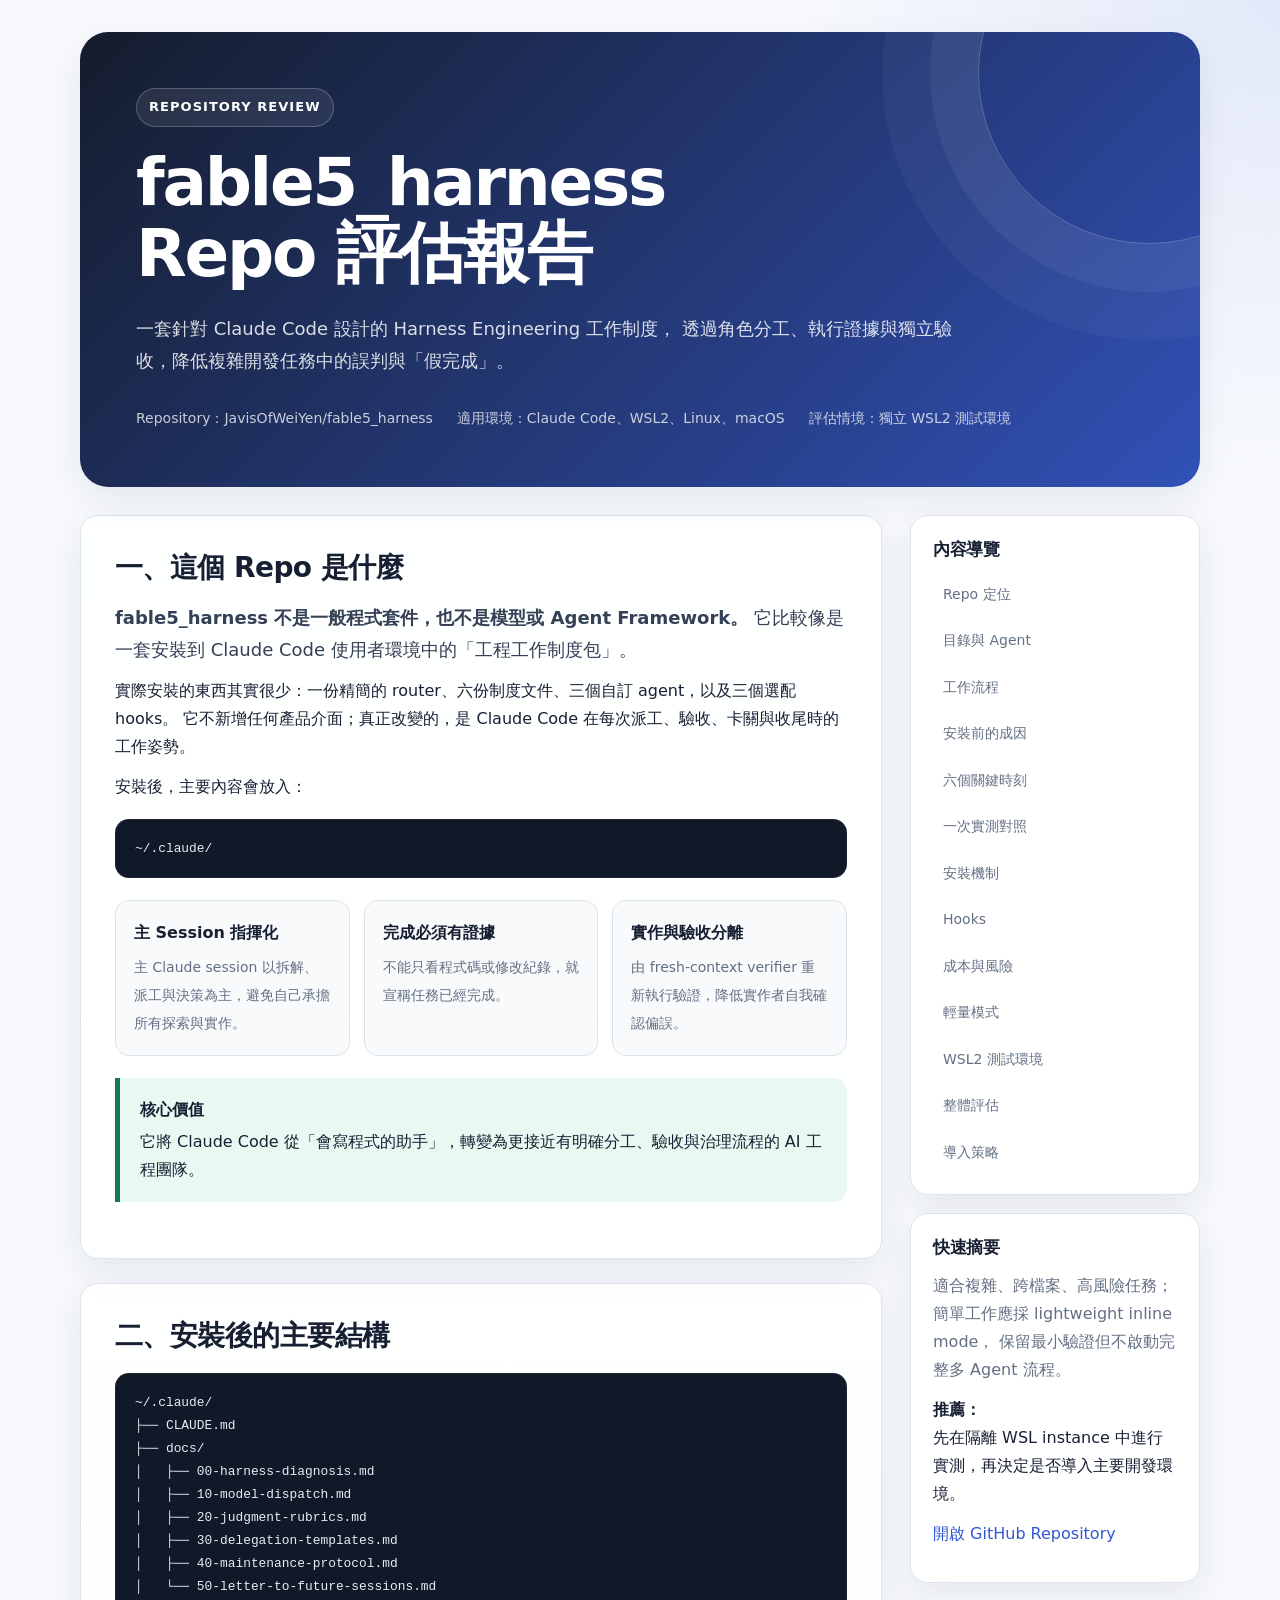
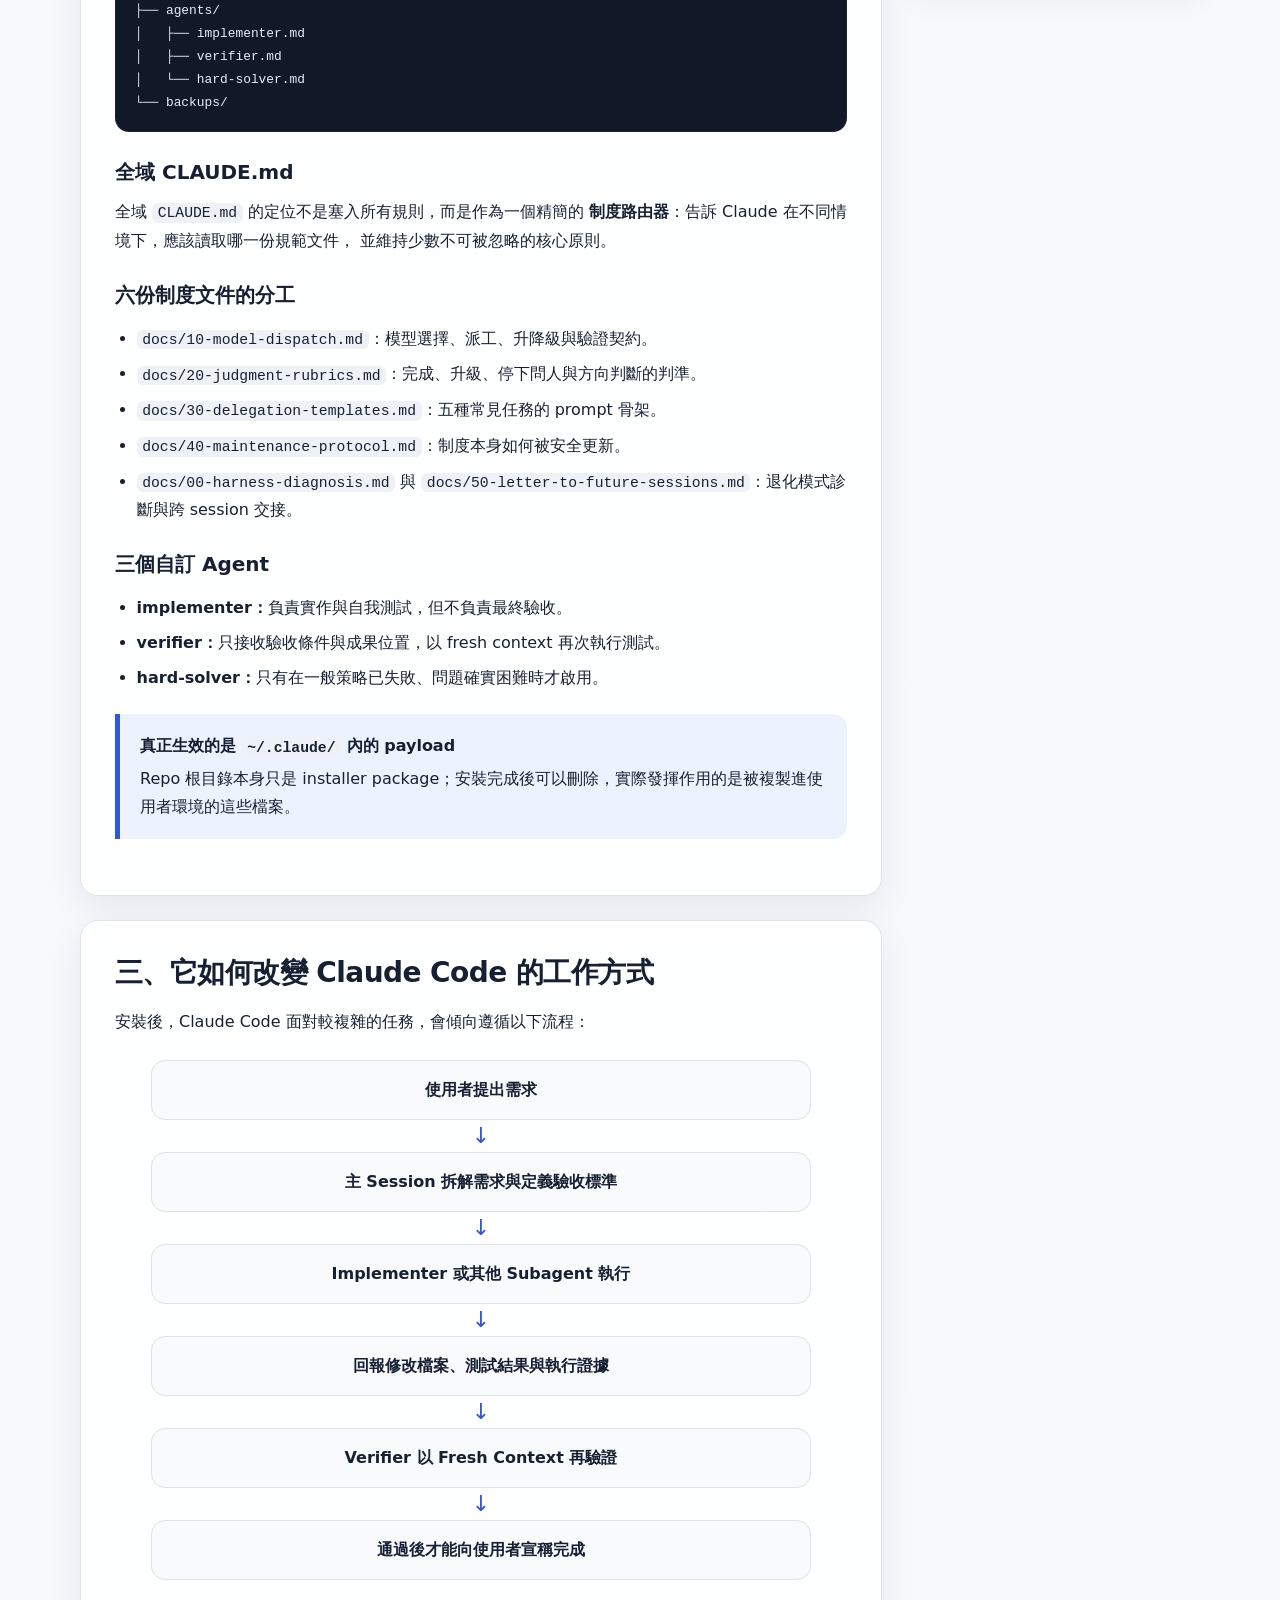
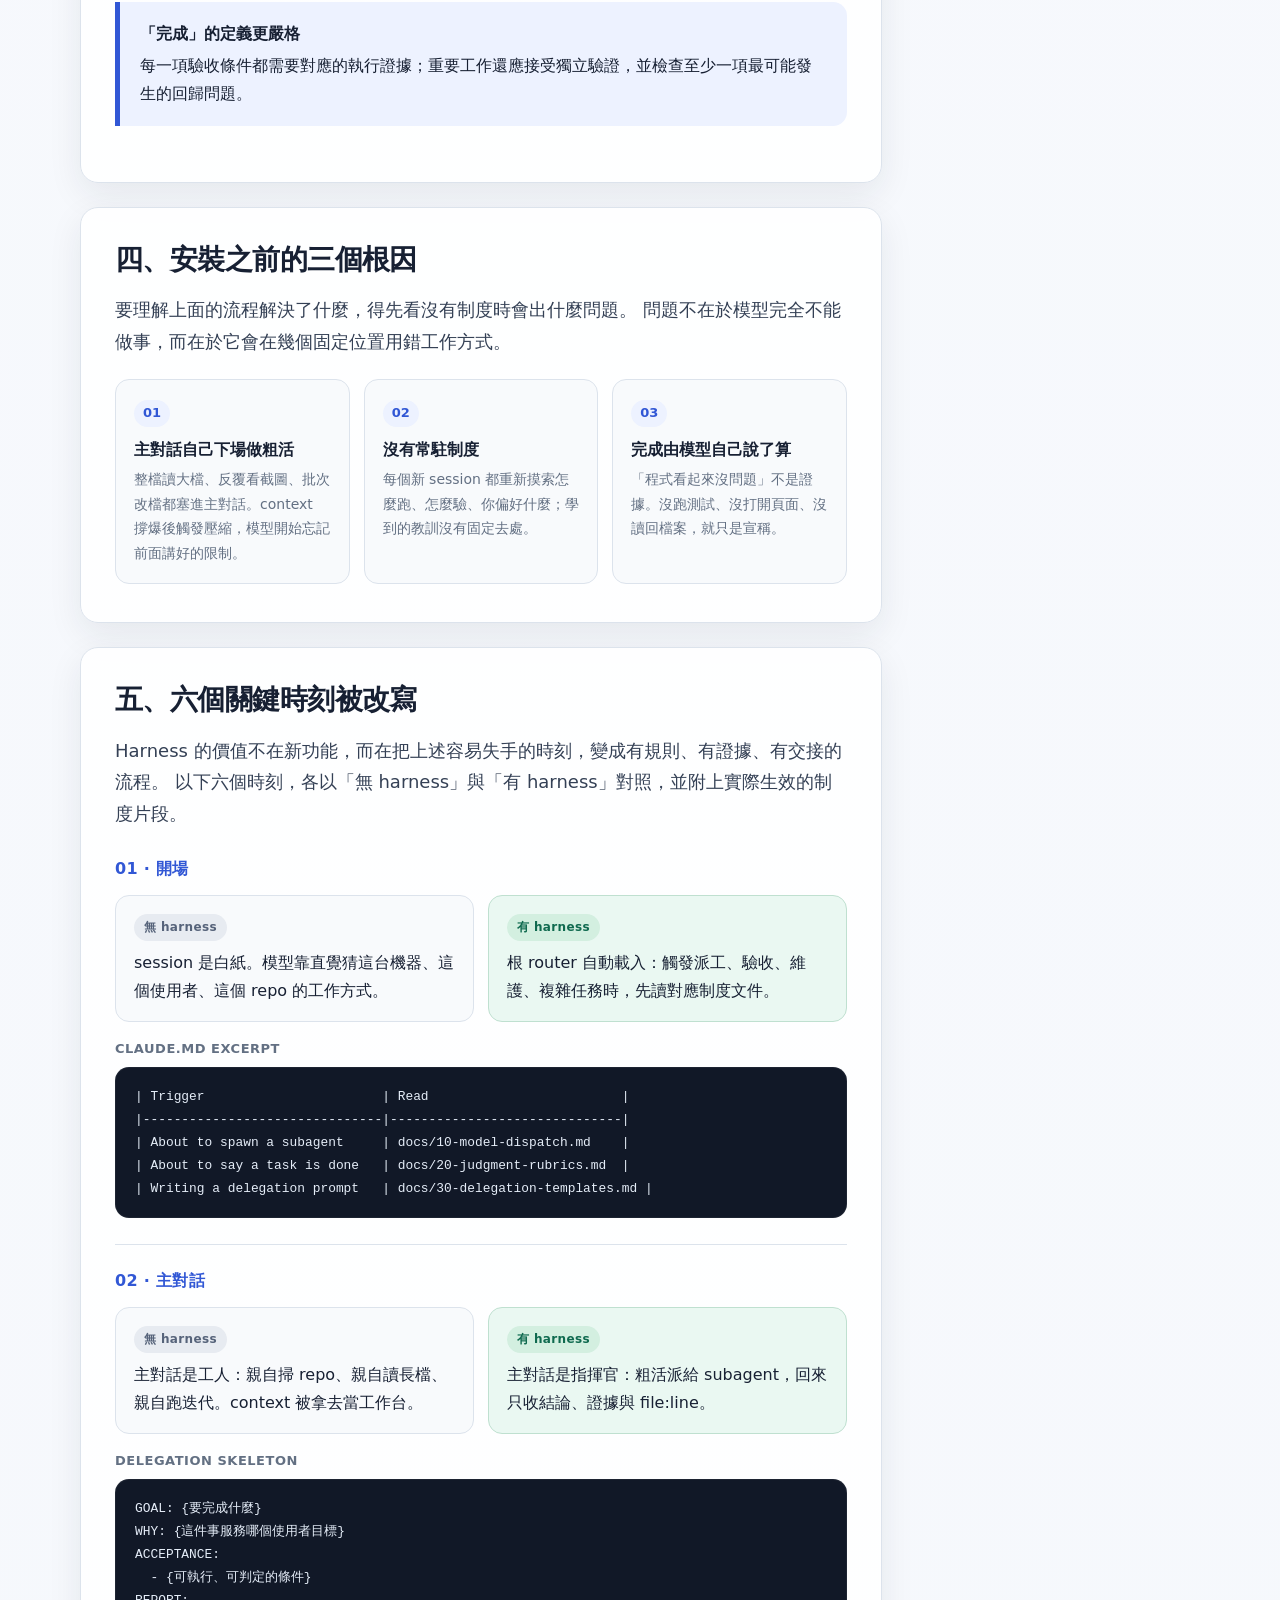
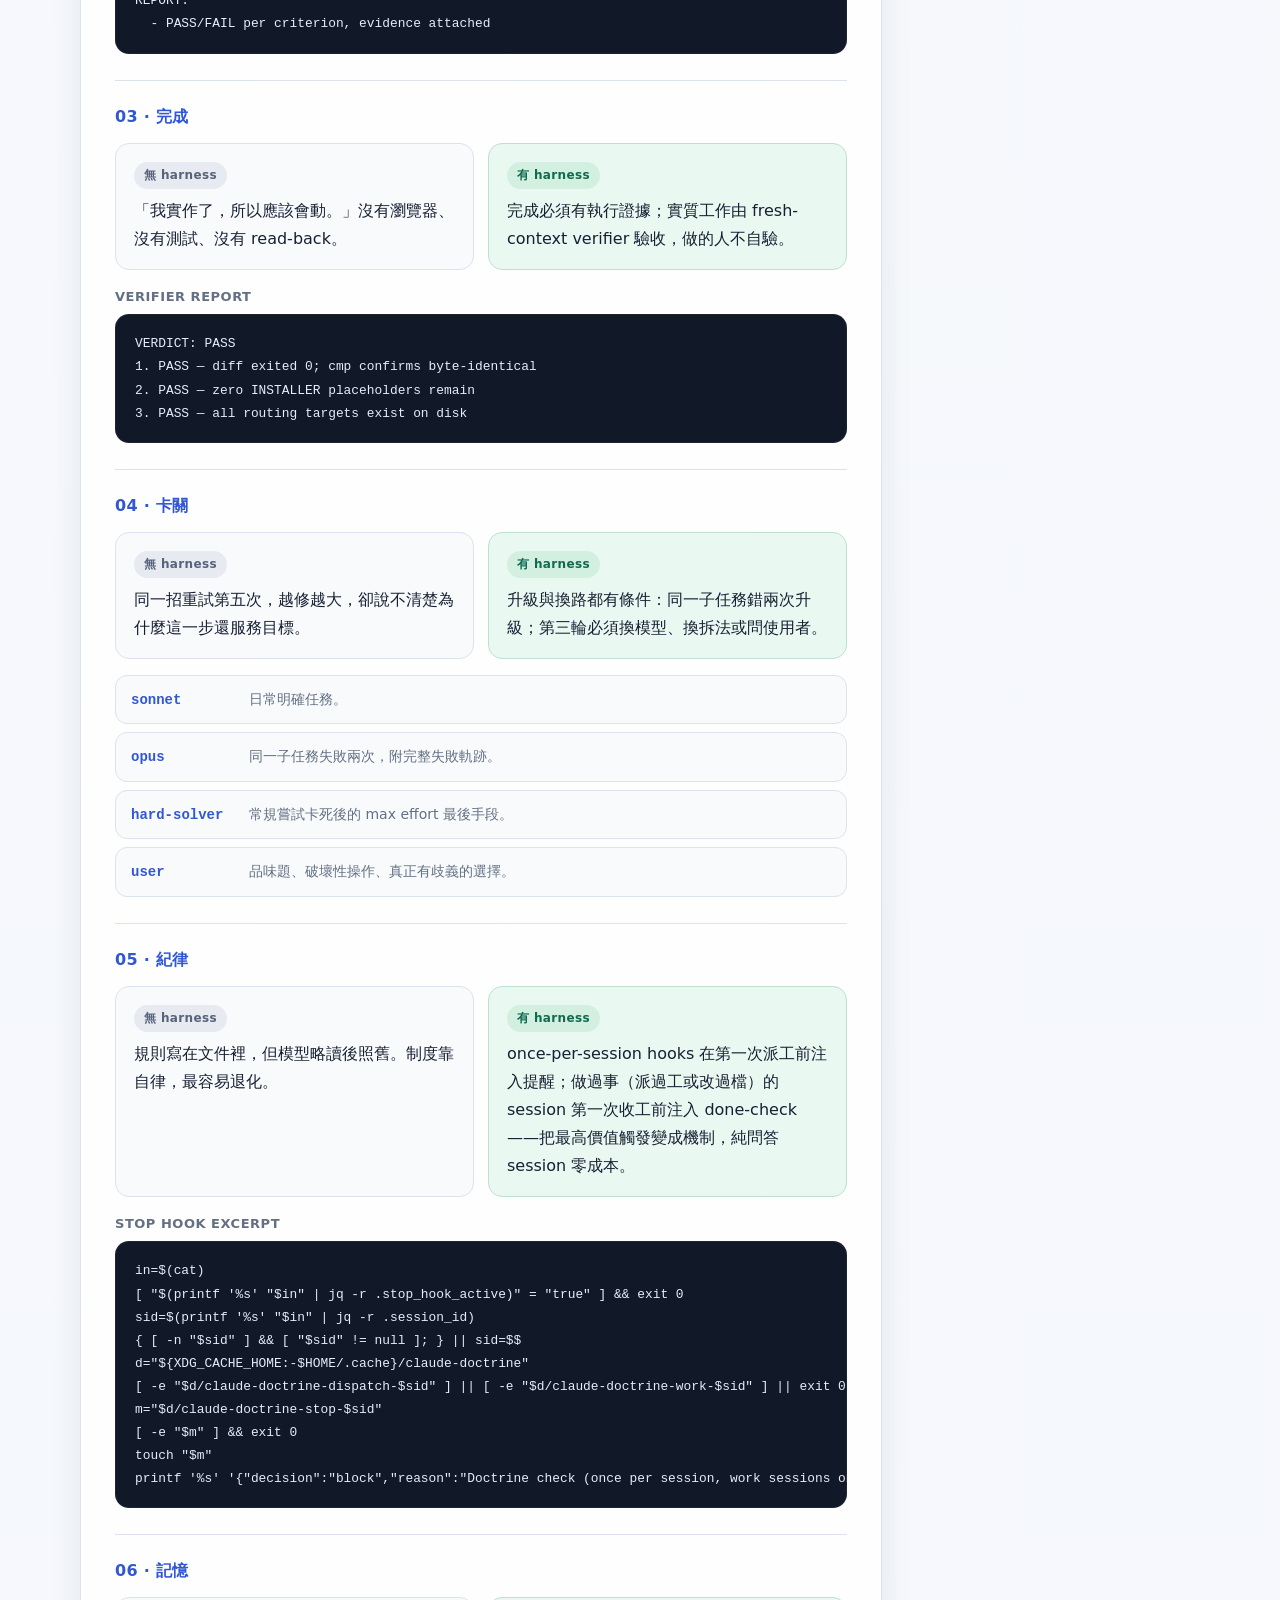
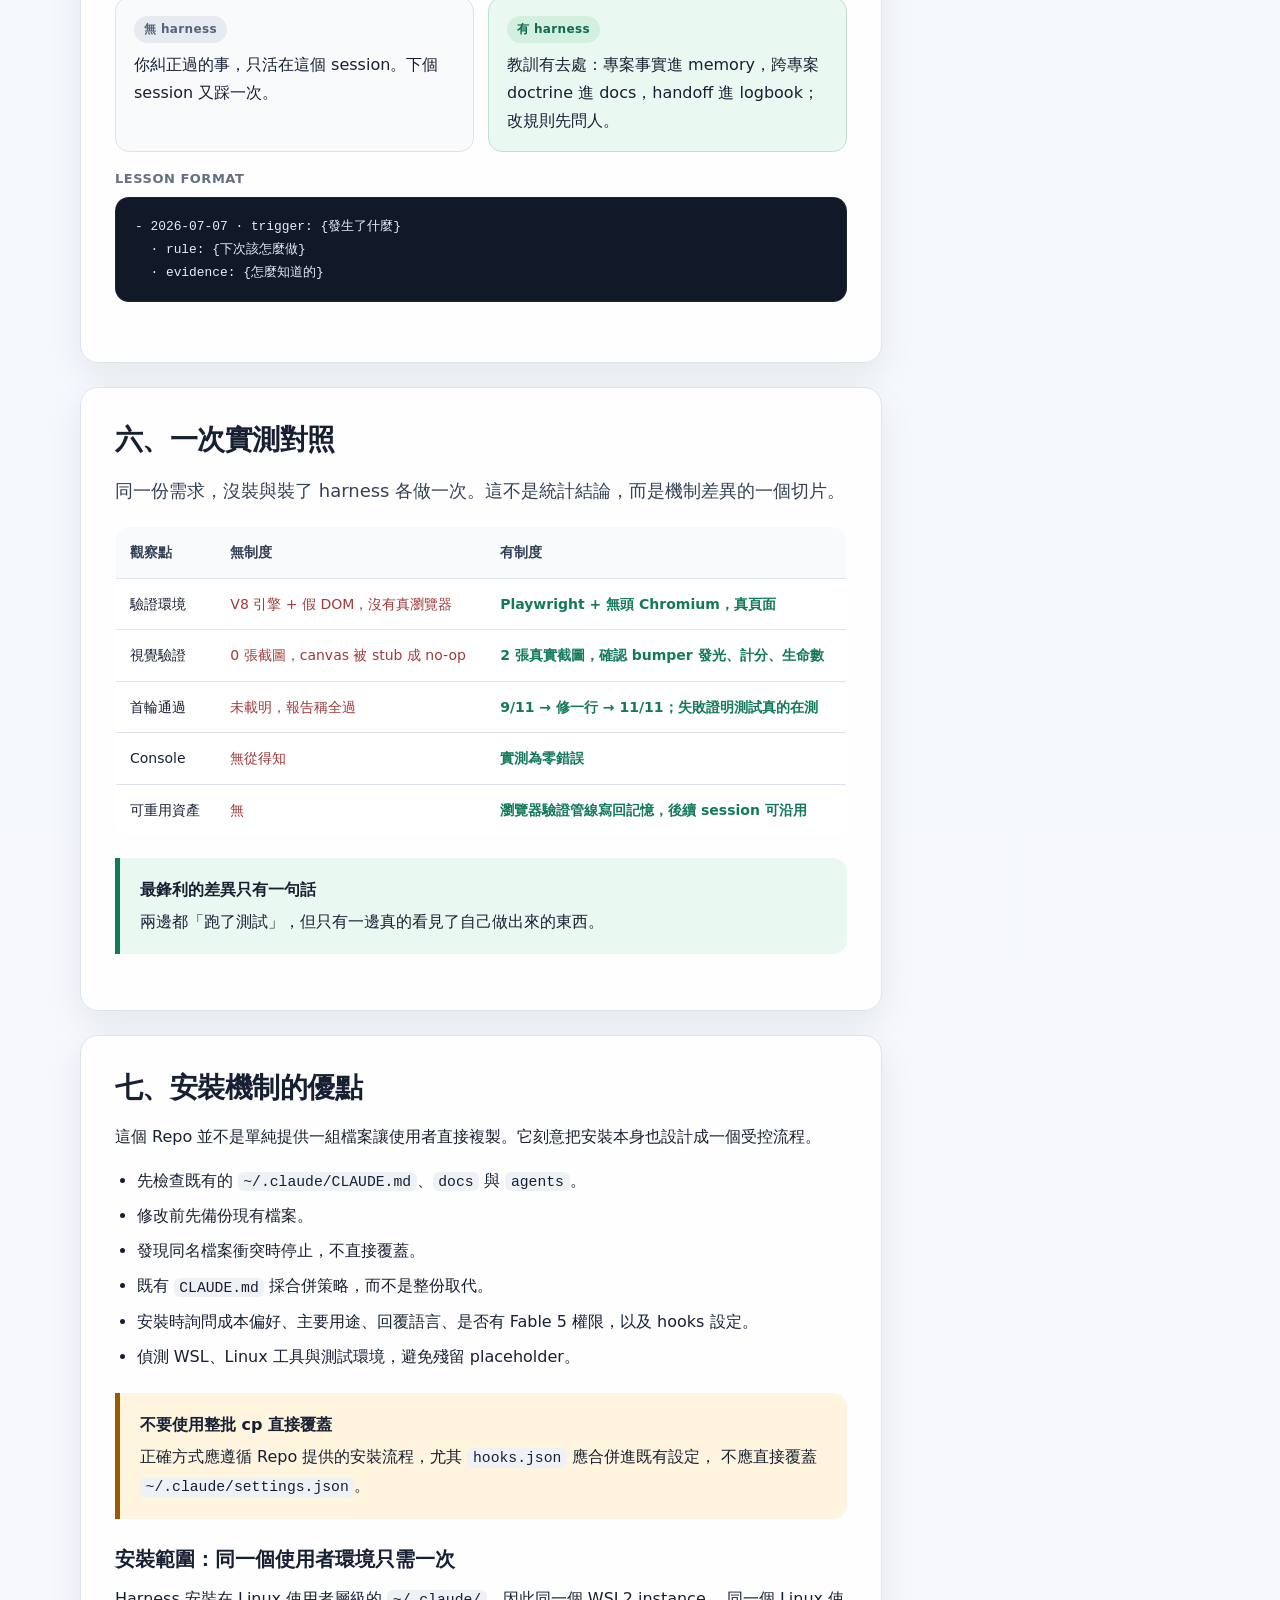
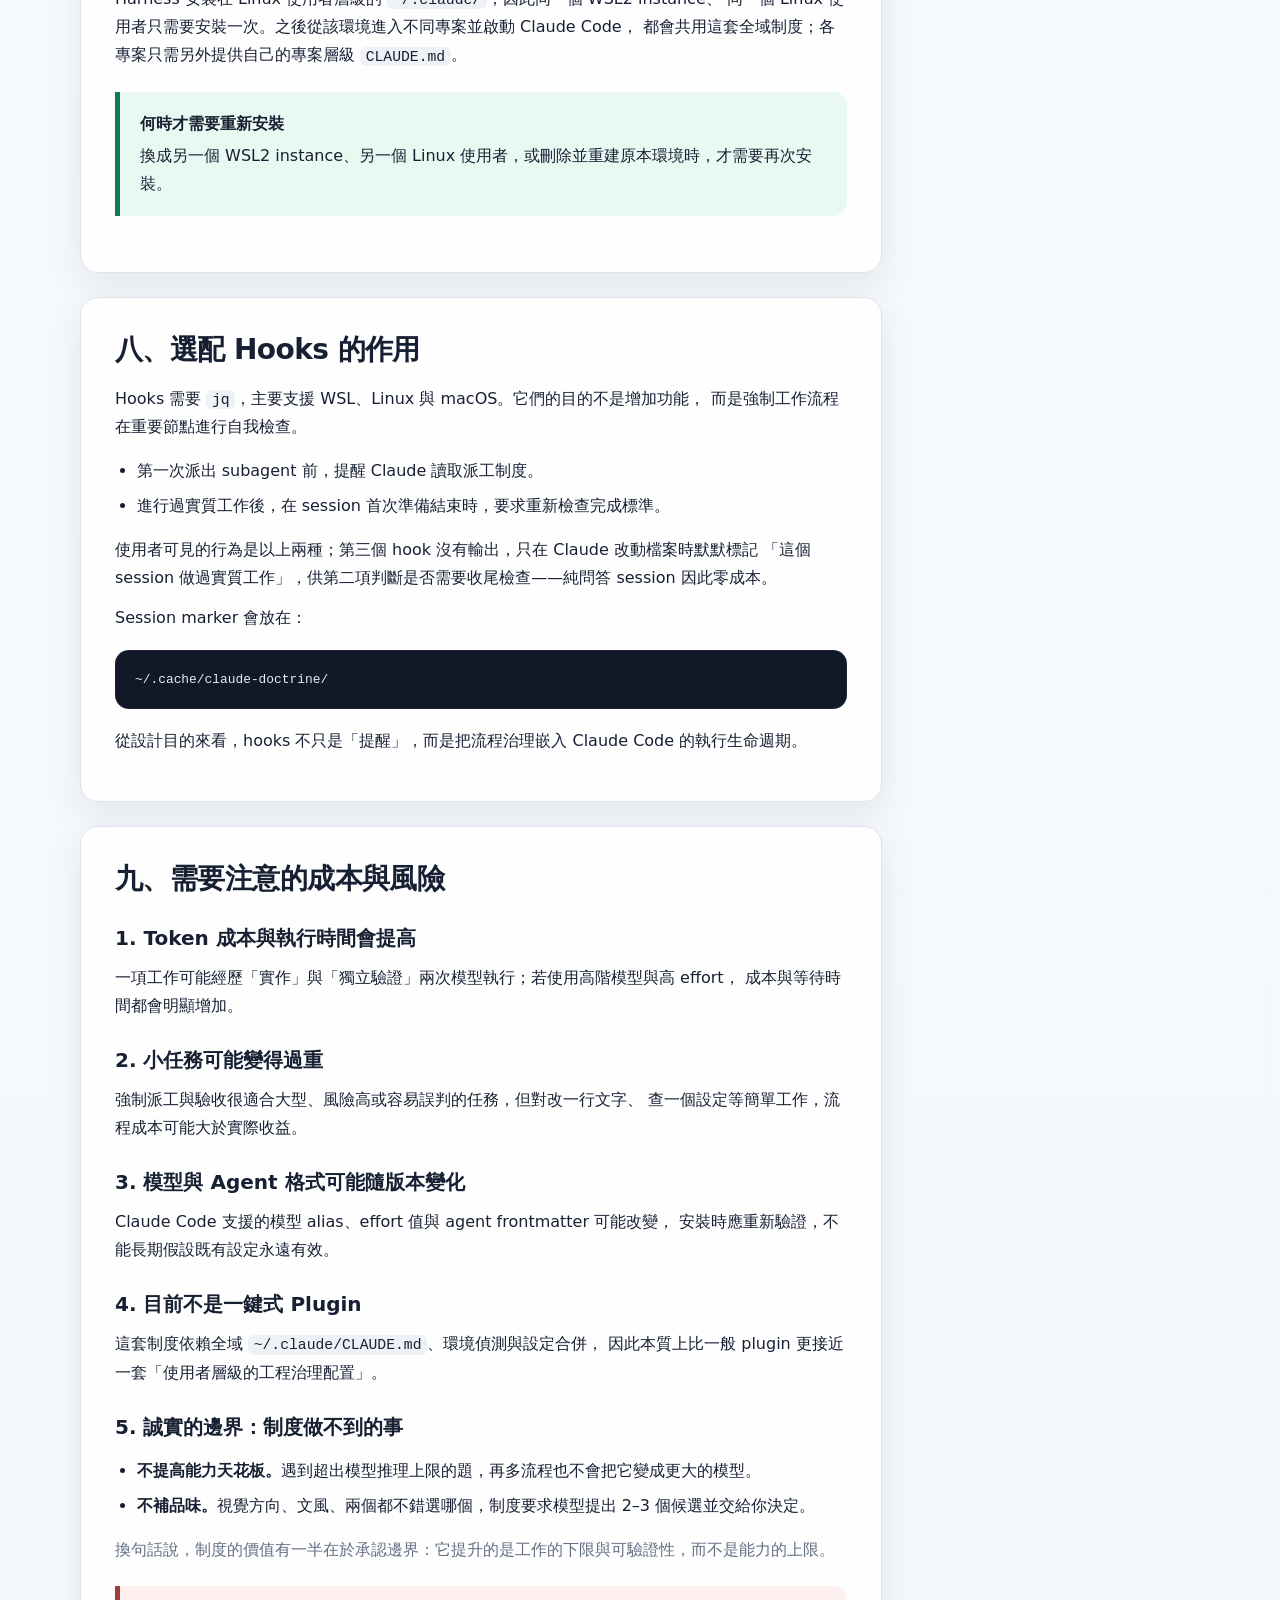
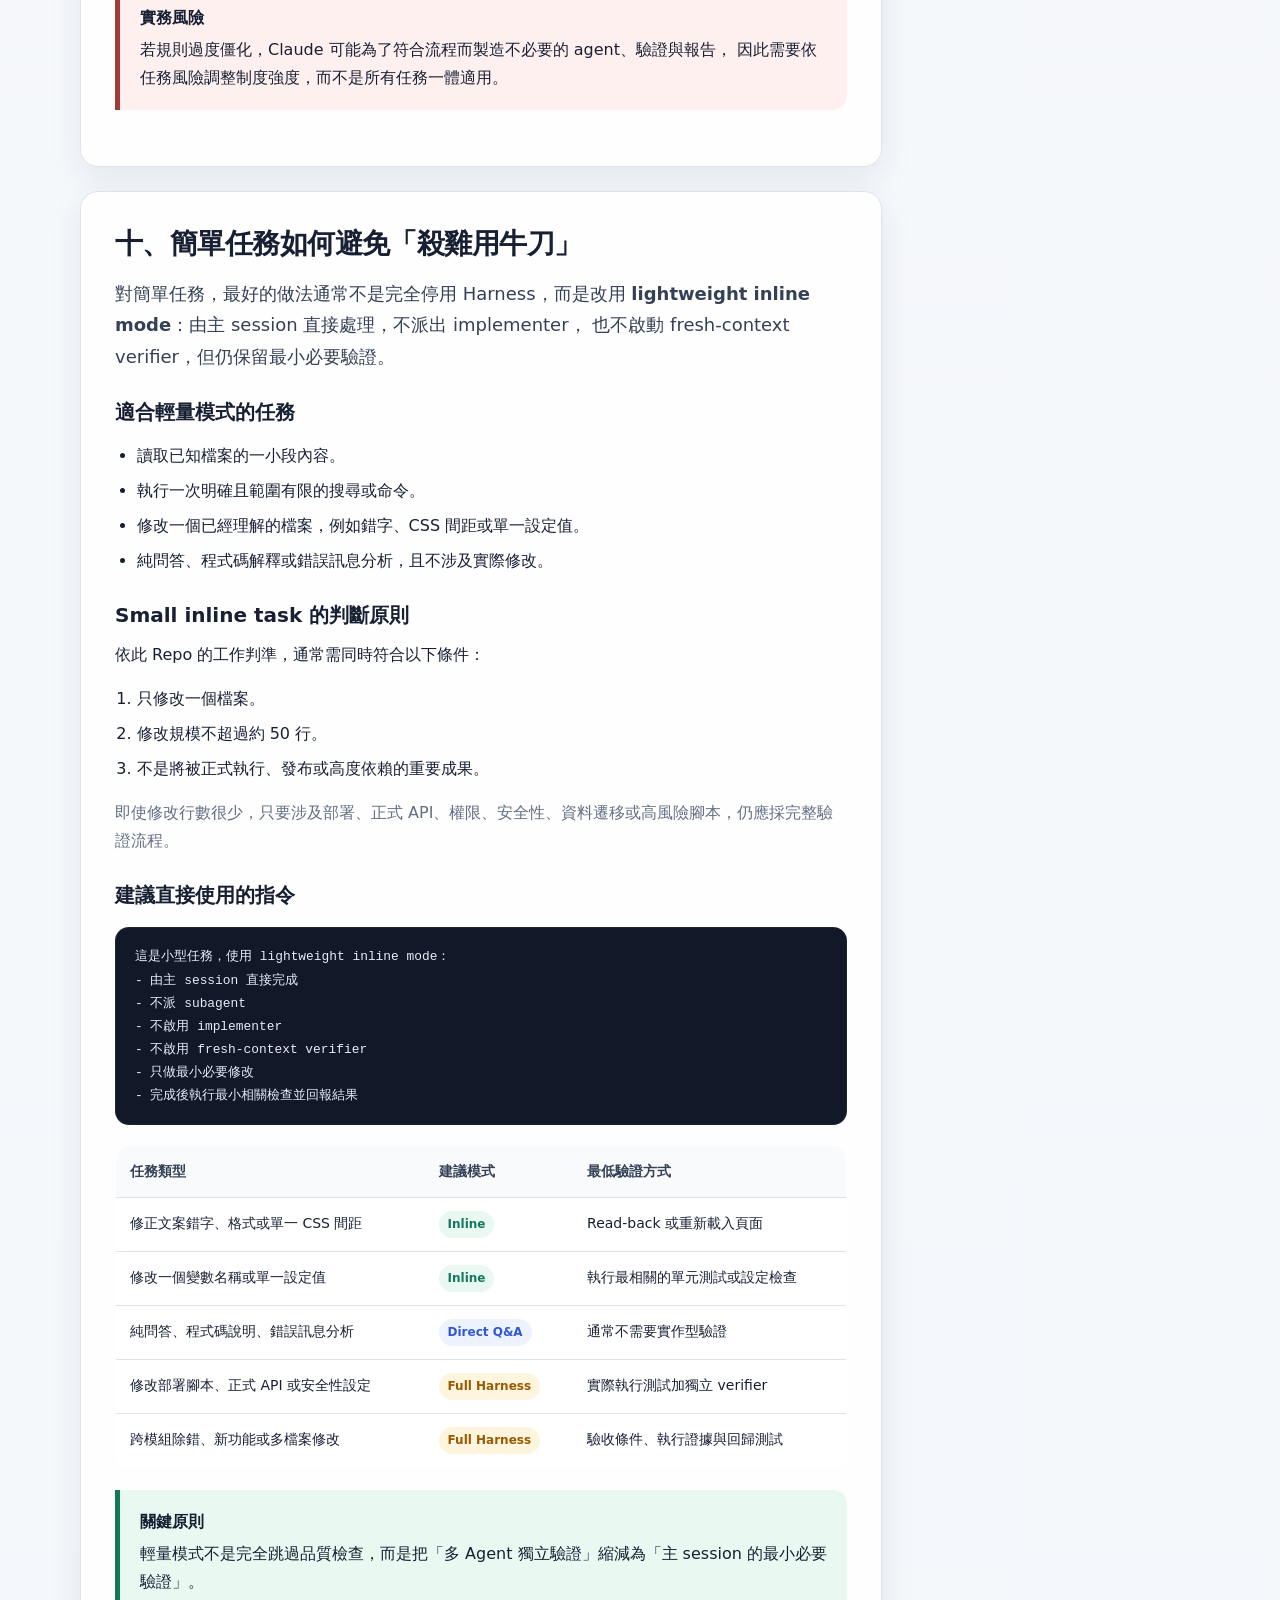
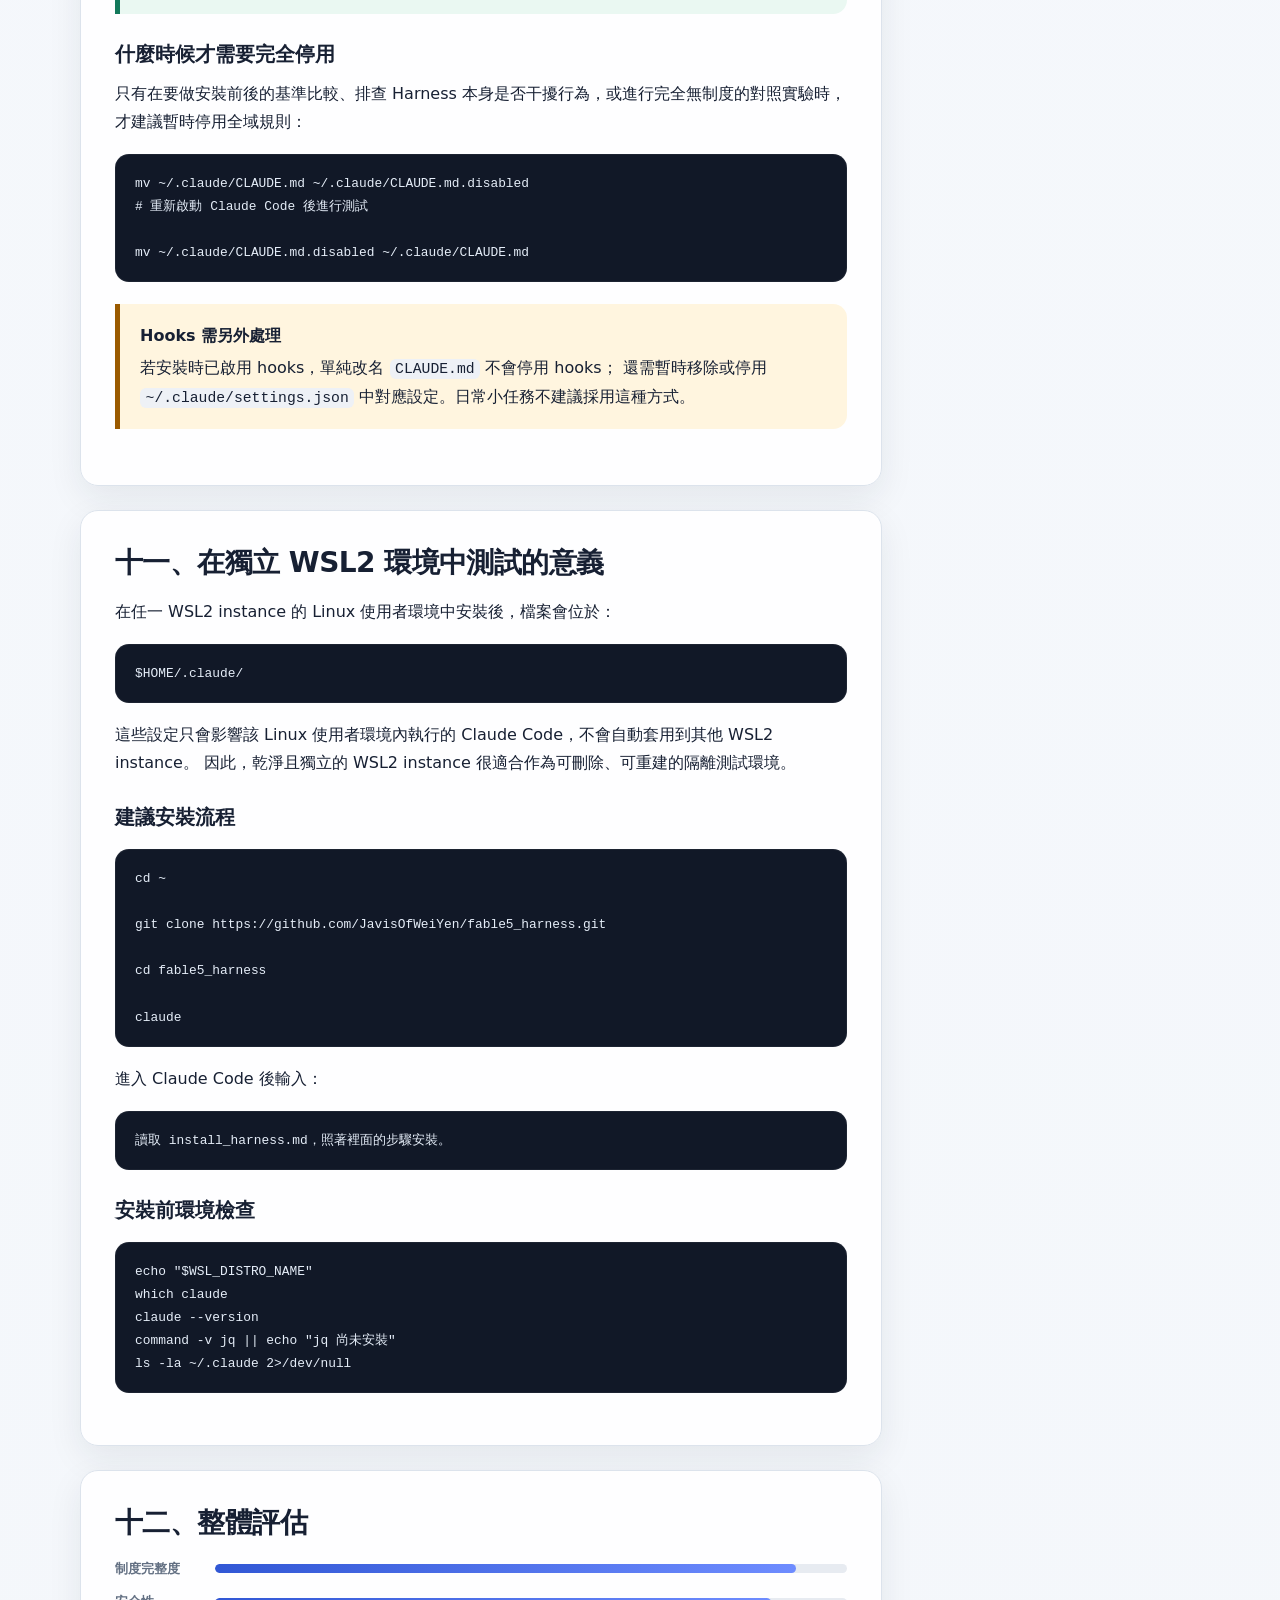
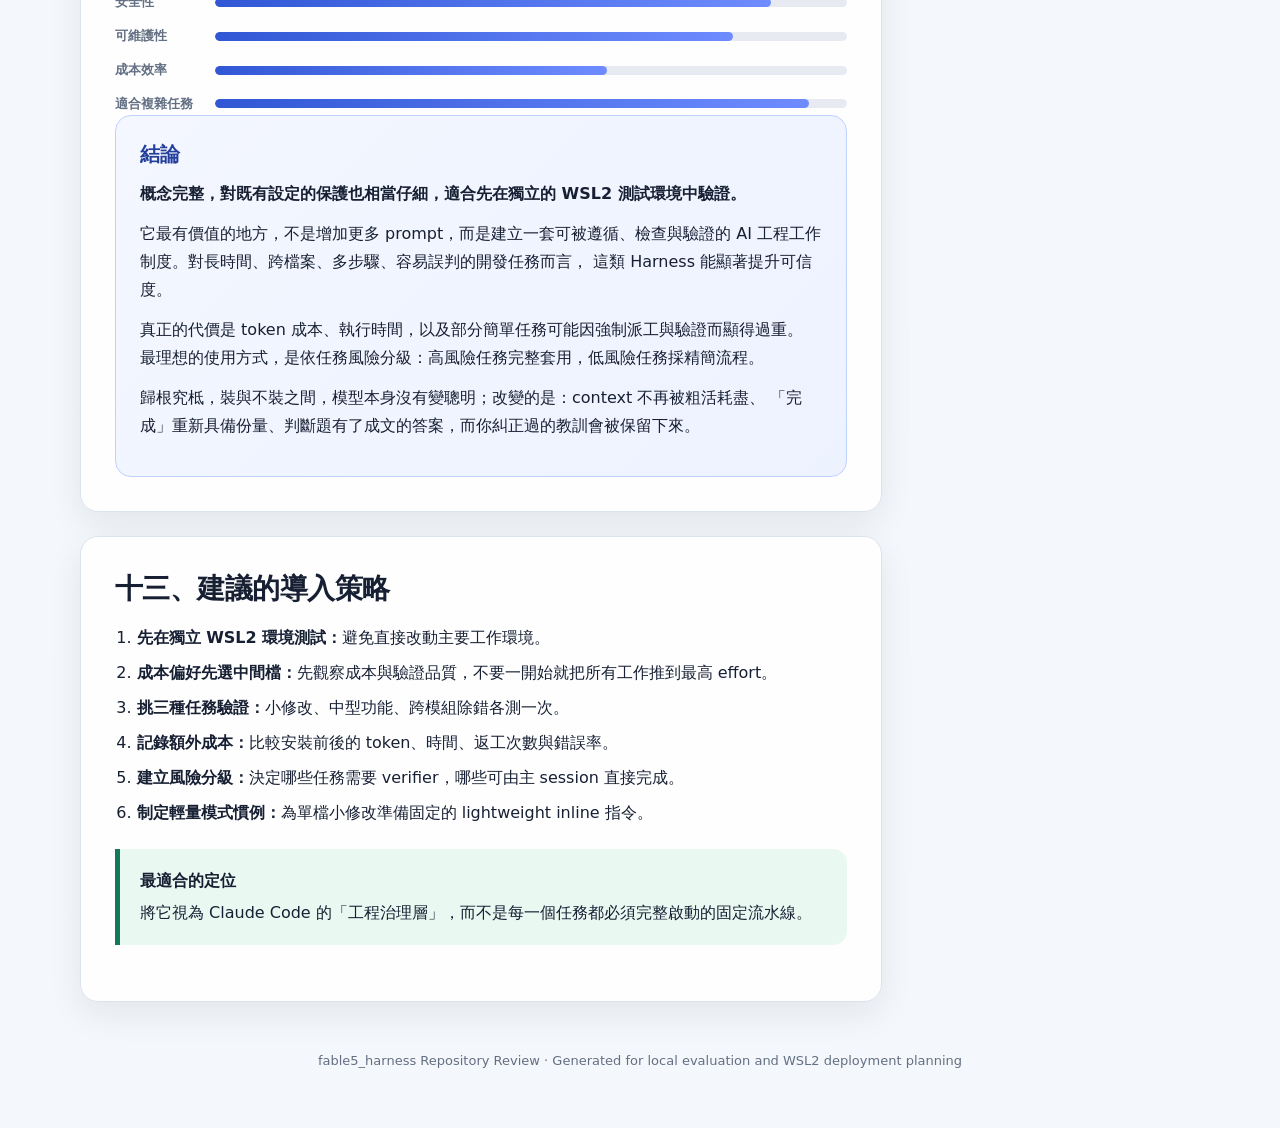
==== commit e8962361: "Fix review findings in the consolidated report From a three-angle deep review (facts vs repo, intern" ====
--- a/index.html
+++ b/index.html
@@ -480,7 +480,7 @@
       padding: 3px 10px;
       border-radius: 999px;
       background: #e7ebf1;
-      color: var(--muted);
+      color: #56637a;
       font-size: 12px;
       font-weight: 750;
       letter-spacing: .03em;
@@ -488,7 +488,7 @@
 
     .side.have .side-label {
       background: #d3efe0;
-      color: var(--success);
+      color: #0f6a4f;
     }
 
     .code-fig { margin: 16px 0; }
@@ -584,7 +584,7 @@
             它比較像是一套安裝到 Claude Code 使用者環境中的「工程工作制度包」。
           </p>
           <p>
-            實際安裝的東西其實很少：一份精簡的 router、六份制度文件、三個自訂 agent，以及兩個選配 hooks。
+            實際安裝的東西其實很少：一份精簡的 router、六份制度文件、三個自訂 agent，以及三個選配 hooks。
             它不新增任何產品介面；真正改變的，是 Claude Code 在每次派工、驗收、卡關與收尾時的工作姿勢。
           </p>
           <p>安裝後，主要內容會放入：</p>
@@ -906,7 +906,7 @@
             <li>修改前先備份現有檔案。</li>
             <li>發現同名檔案衝突時停止，不直接覆蓋。</li>
             <li>既有 <code>CLAUDE.md</code> 採合併策略，而不是整份取代。</li>
-            <li>安裝時詢問成本偏好、主要用途、回覆語言與 hooks 設定。</li>
+            <li>安裝時詢問成本偏好、主要用途、回覆語言、是否有 Fable 5 權限，以及 hooks 設定。</li>
             <li>偵測 WSL、Linux 工具與測試環境，避免殘留 placeholder。</li>
           </ul>
 
@@ -938,6 +938,10 @@
             <li>第一次派出 subagent 前，提醒 Claude 讀取派工制度。</li>
             <li>進行過實質工作後，在 session 首次準備結束時，要求重新檢查完成標準。</li>
           </ul>
+          <p>
+            使用者可見的行為是以上兩種；第三個 hook 沒有輸出，只在 Claude 改動檔案時默默標記
+            「這個 session 做過實質工作」，供第二項判斷是否需要收尾檢查——純問答 session 因此零成本。
+          </p>
 
           <p>Session marker 會放在：</p>
           <pre><code>~/.cache/claude-doctrine/</code></pre>
@@ -1153,7 +1157,7 @@
               這類 Harness 能顯著提升可信度。
             </p>
             <p>
-              真正的代價是 token 成本、執行時間，以及部分簡單任務可能因強制委派與驗證而顯得過重。
+              真正的代價是 token 成本、執行時間，以及部分簡單任務可能因強制派工與驗證而顯得過重。
               最理想的使用方式，是依任務風險分級：高風險任務完整套用，低風險任務採精簡流程。
             </p>
             <p>
@@ -1167,7 +1171,7 @@
           <h2>十三、建議的導入策略</h2>
           <ol>
             <li><strong>先在獨立 WSL2 環境測試：</strong>避免直接改動主要工作環境。</li>
-            <li><strong>先選 Balanced 模式：</strong>觀察成本與驗證品質，不要一開始全部使用最高 effort。</li>
+            <li><strong>成本偏好先選中間檔：</strong>先觀察成本與驗證品質，不要一開始就把所有工作推到最高 effort。</li>
             <li><strong>挑三種任務驗證：</strong>小修改、中型功能、跨模組除錯各測一次。</li>
             <li><strong>記錄額外成本：</strong>比較安裝前後的 token、時間、返工次數與錯誤率。</li>
             <li><strong>建立風險分級：</strong>決定哪些任務需要 verifier，哪些可由主 session 直接完成。</li>
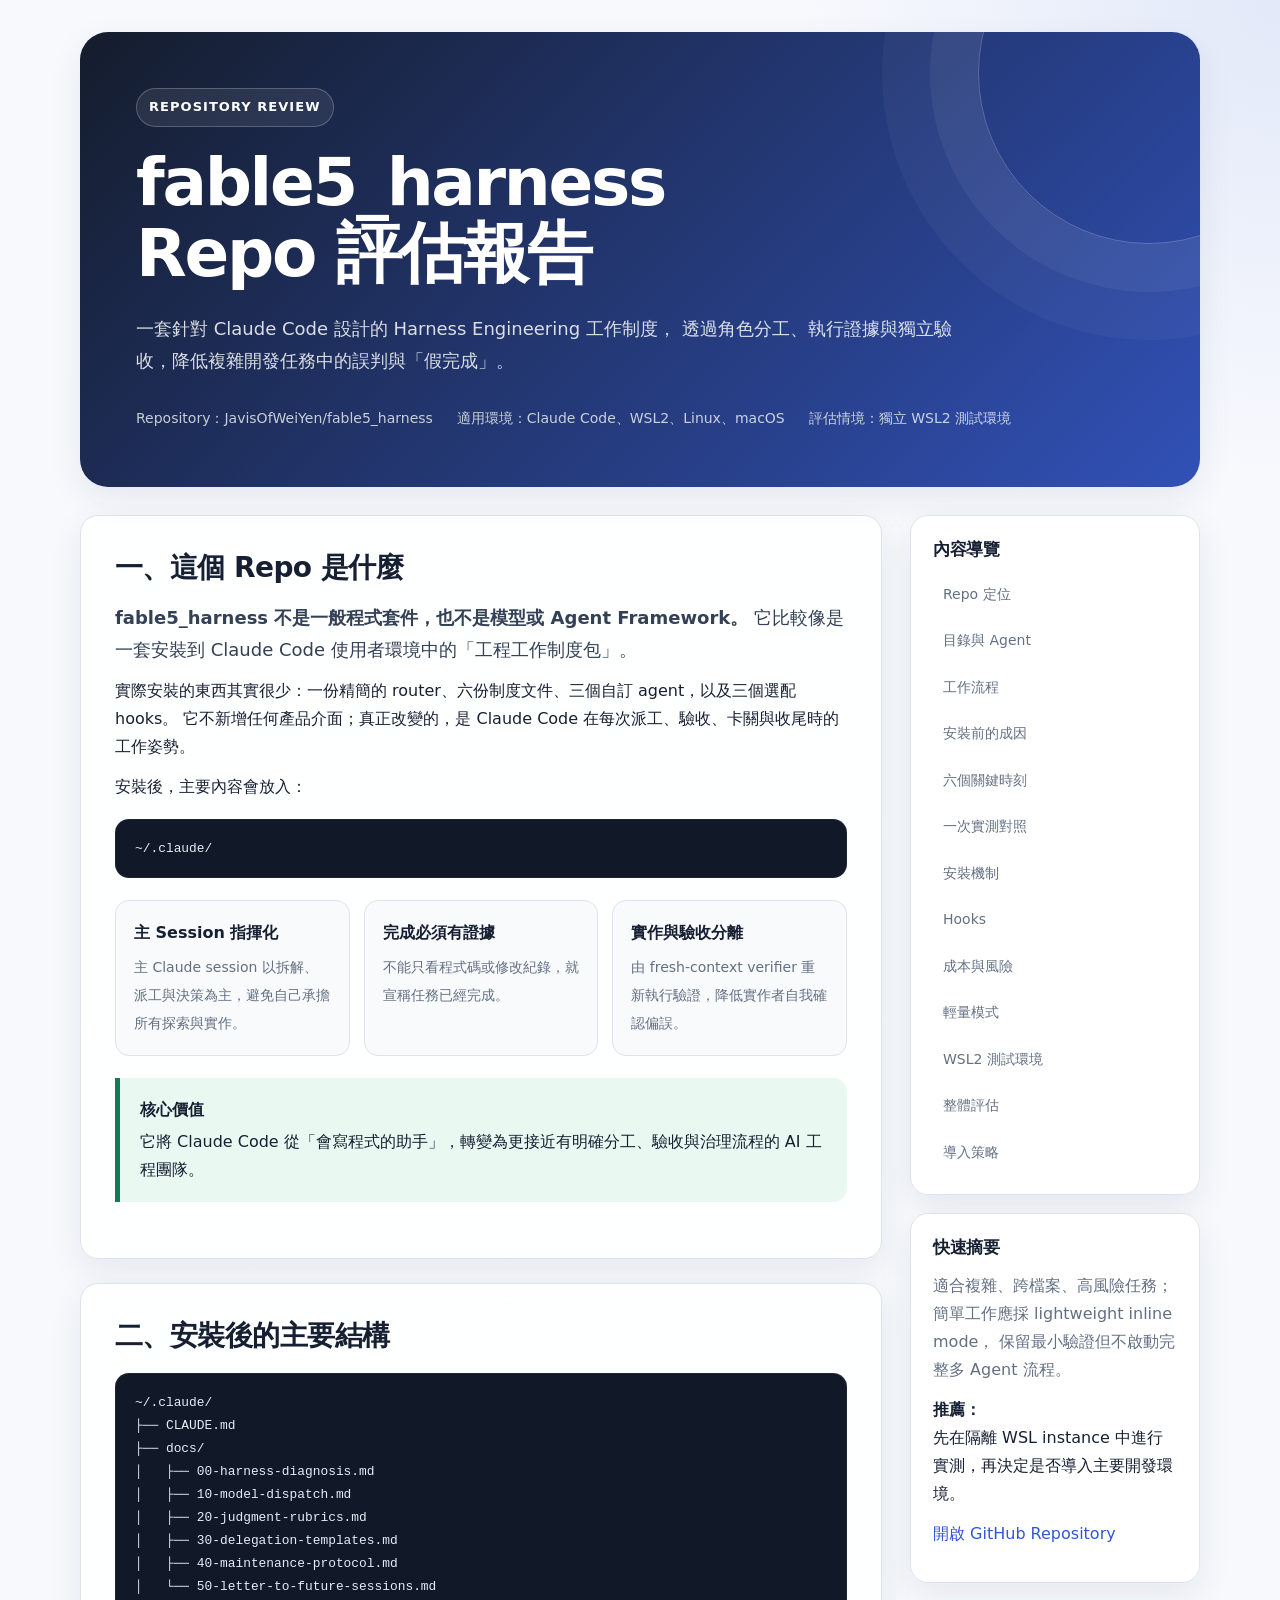
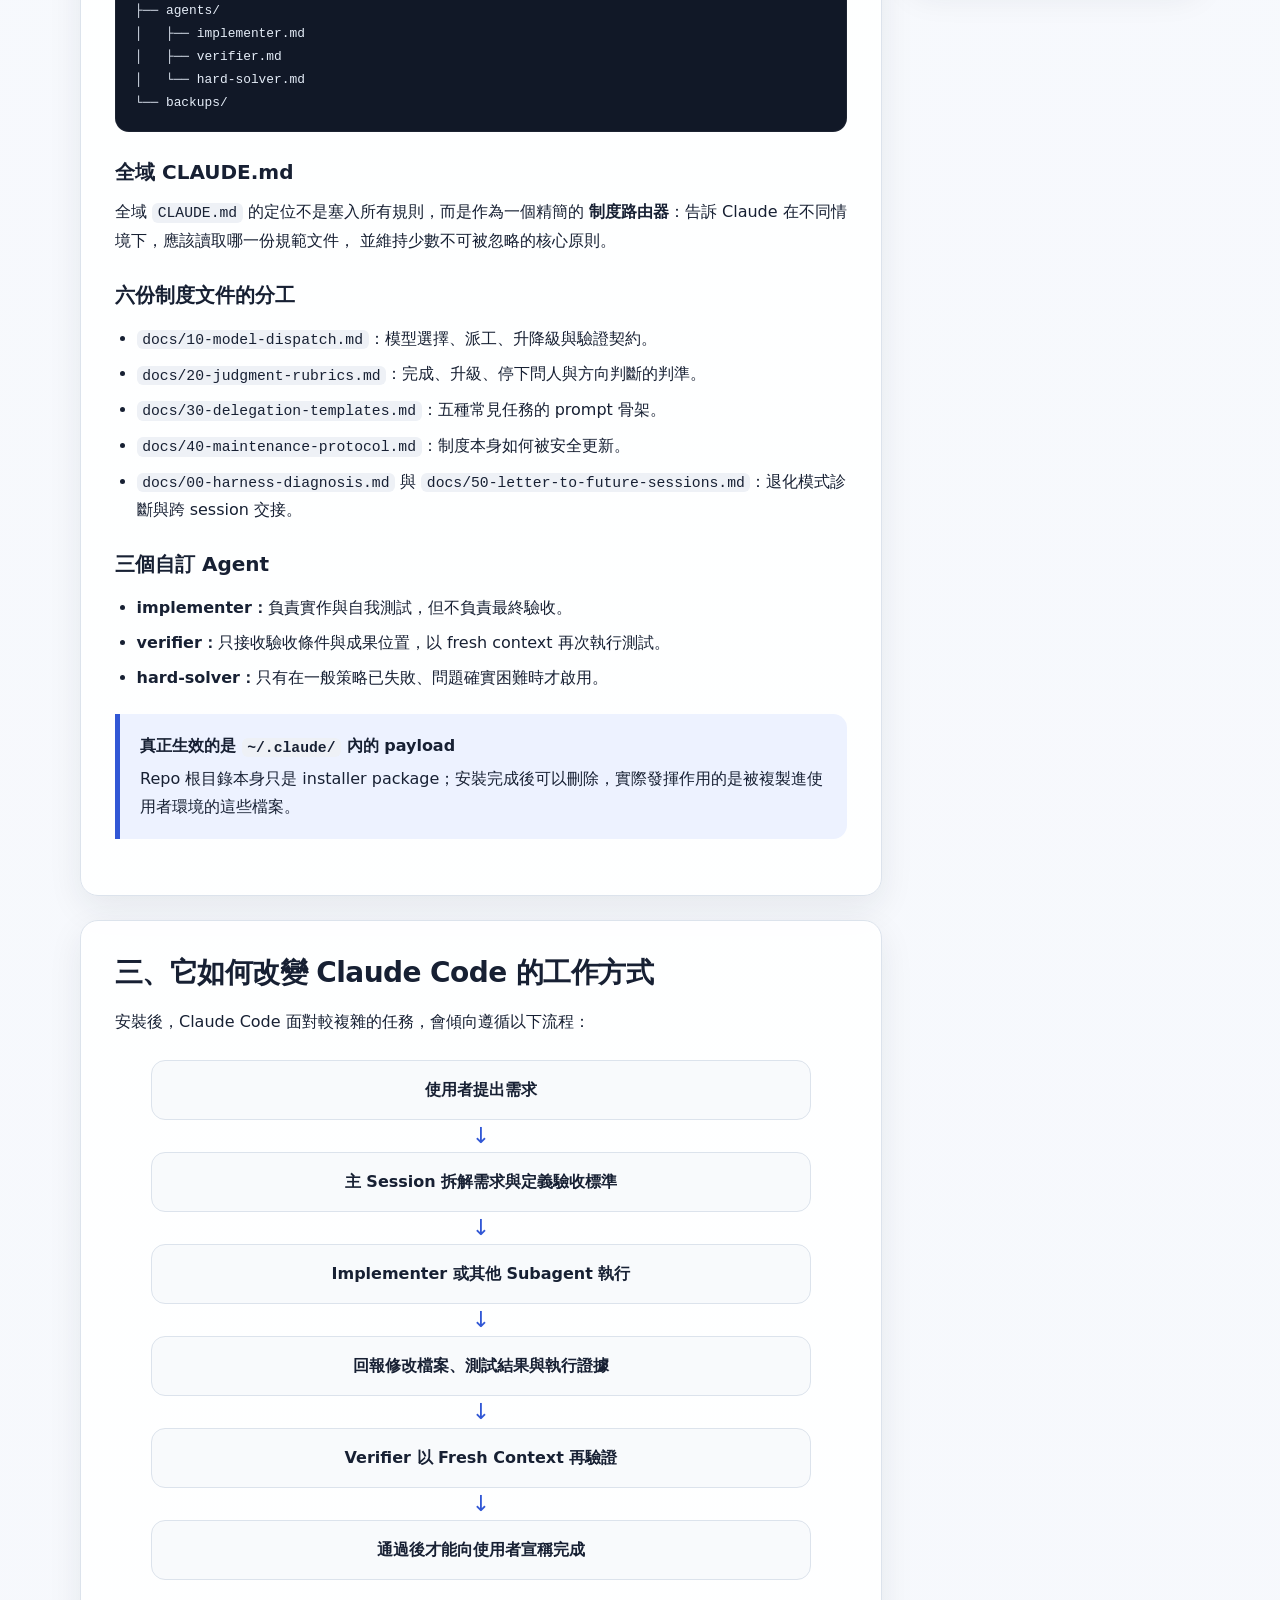
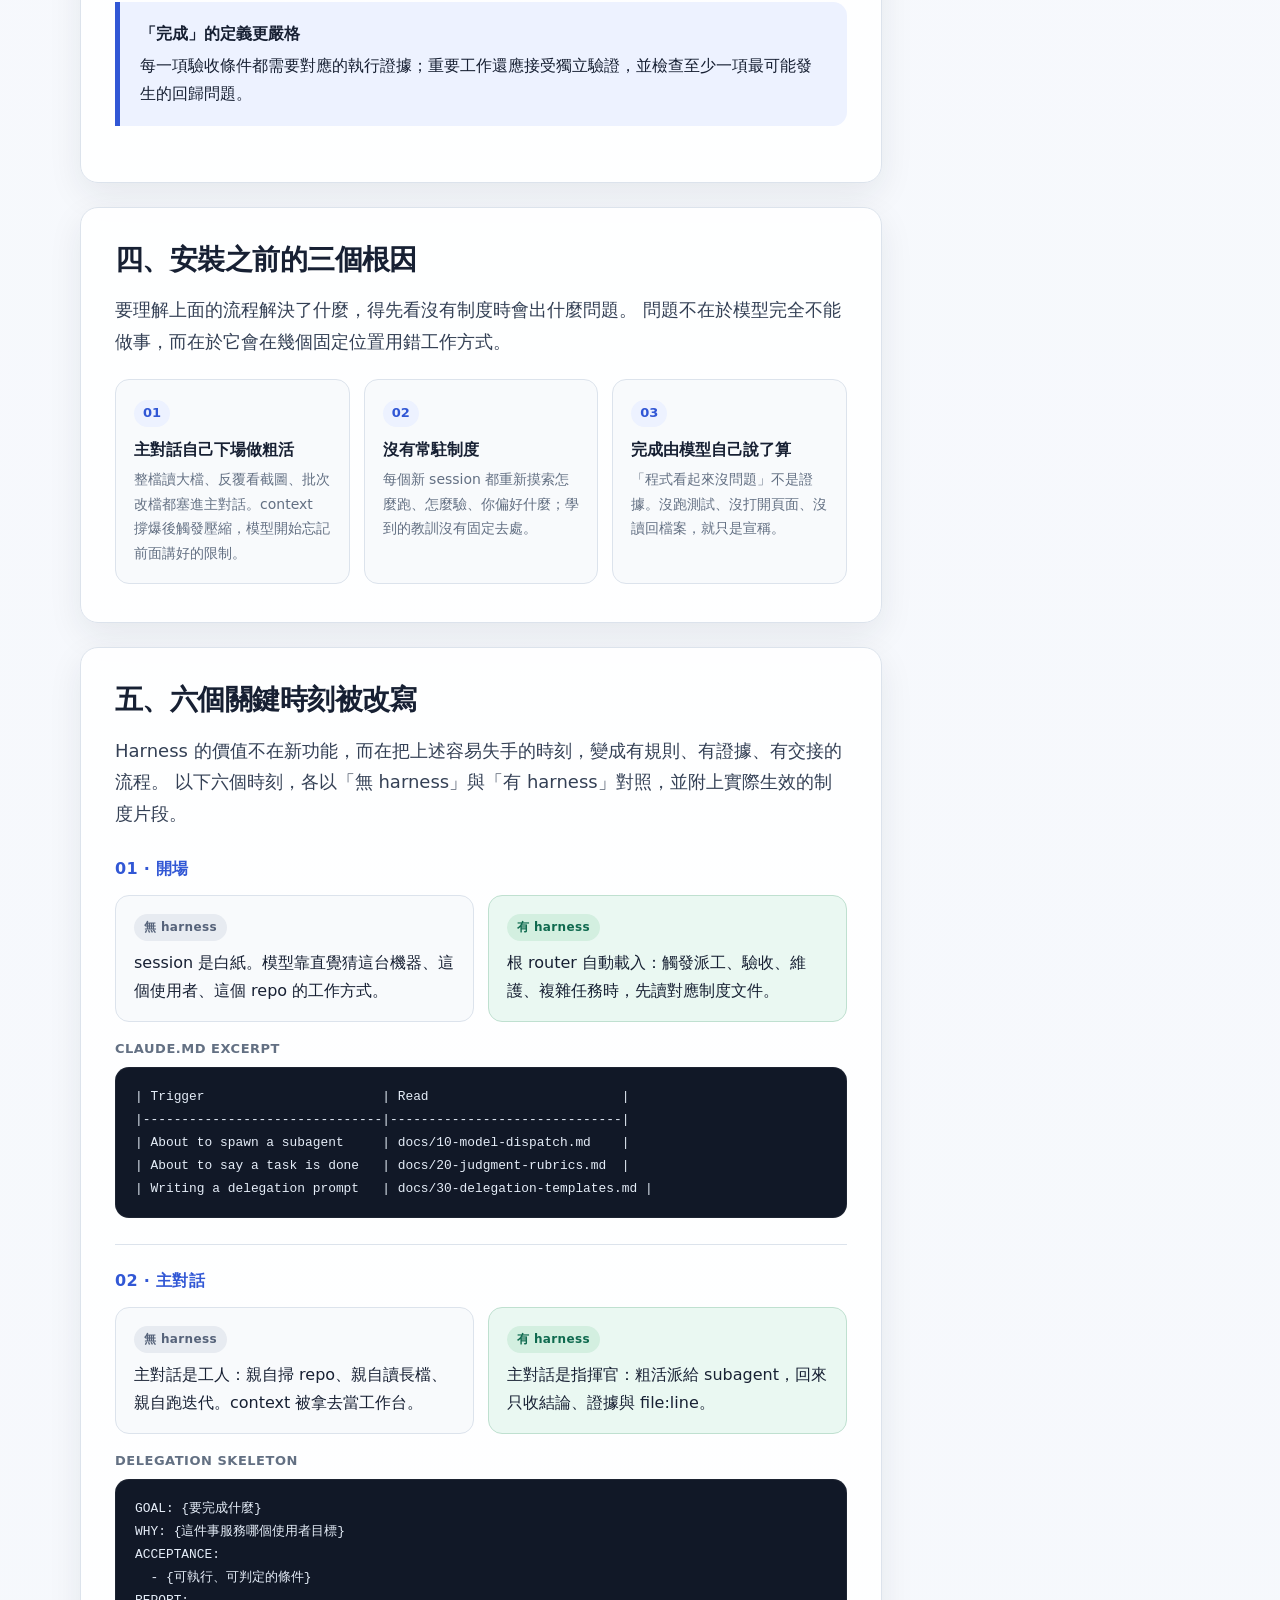
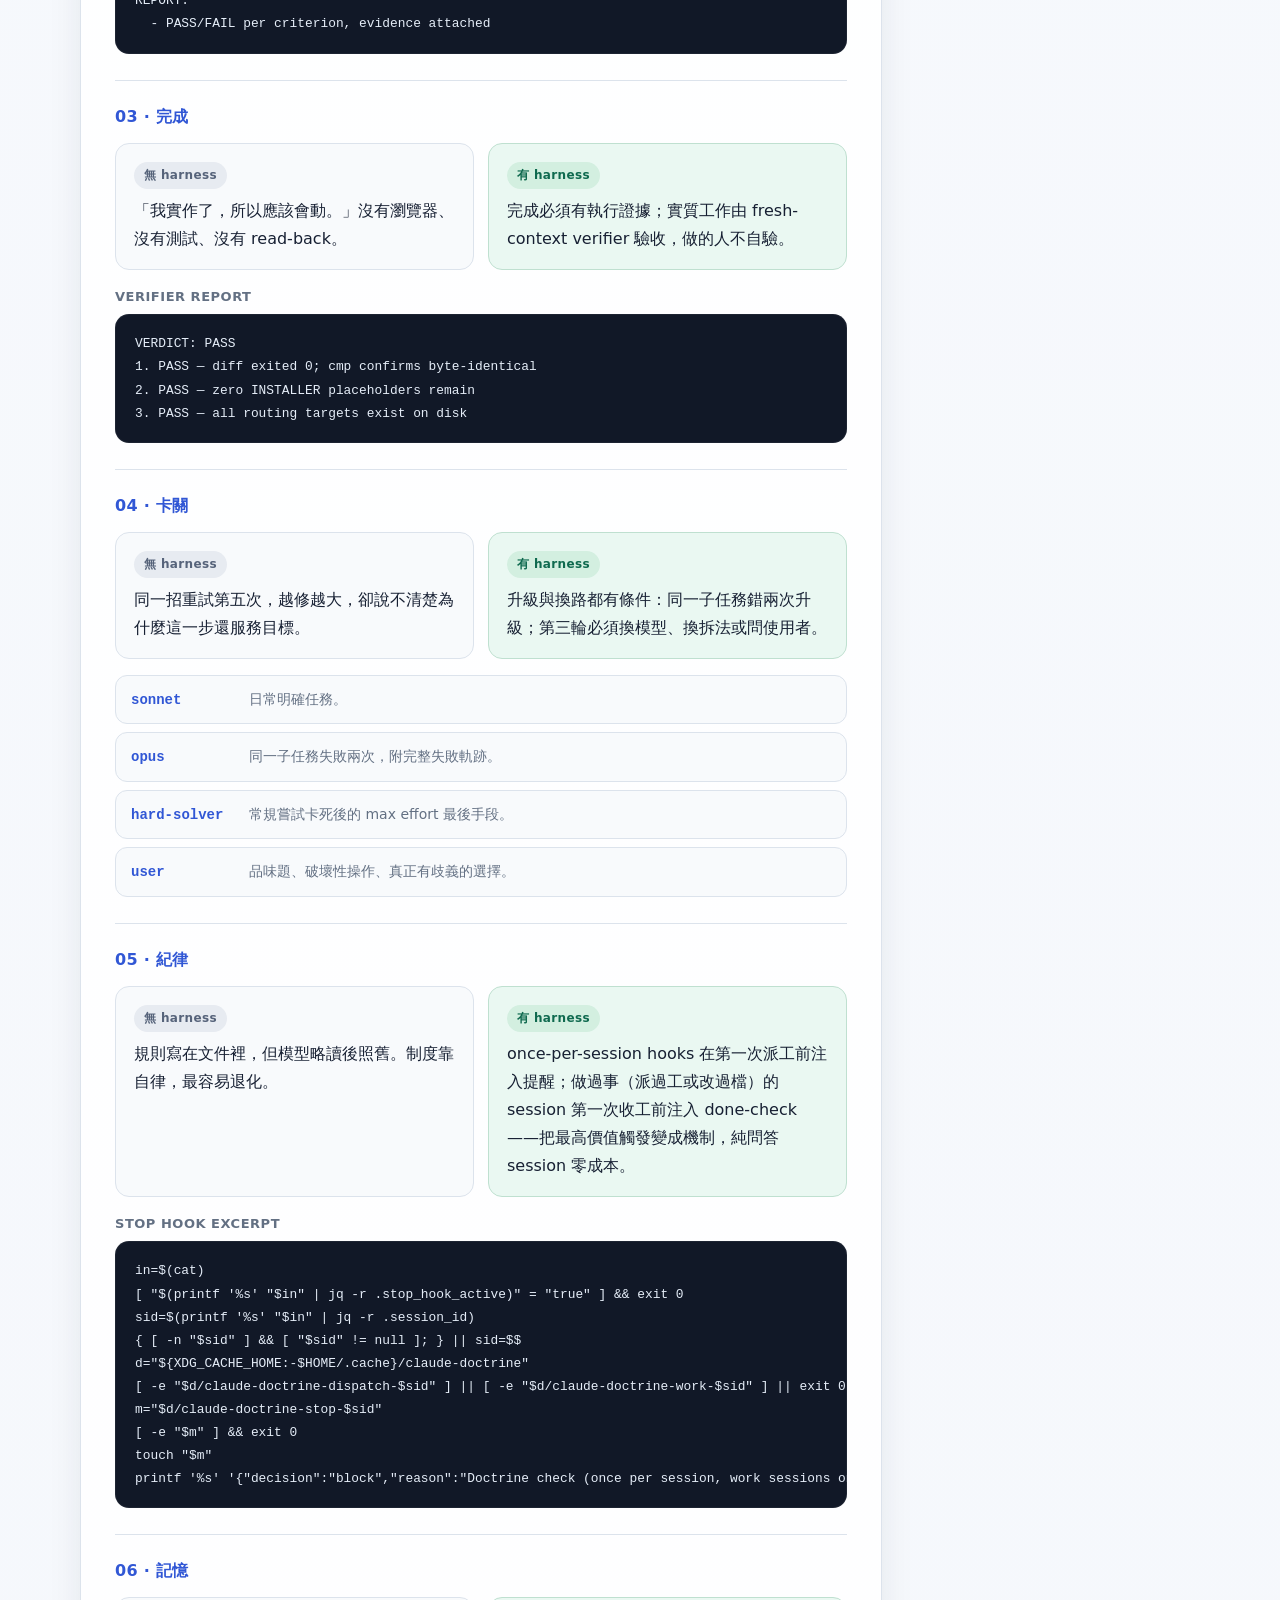
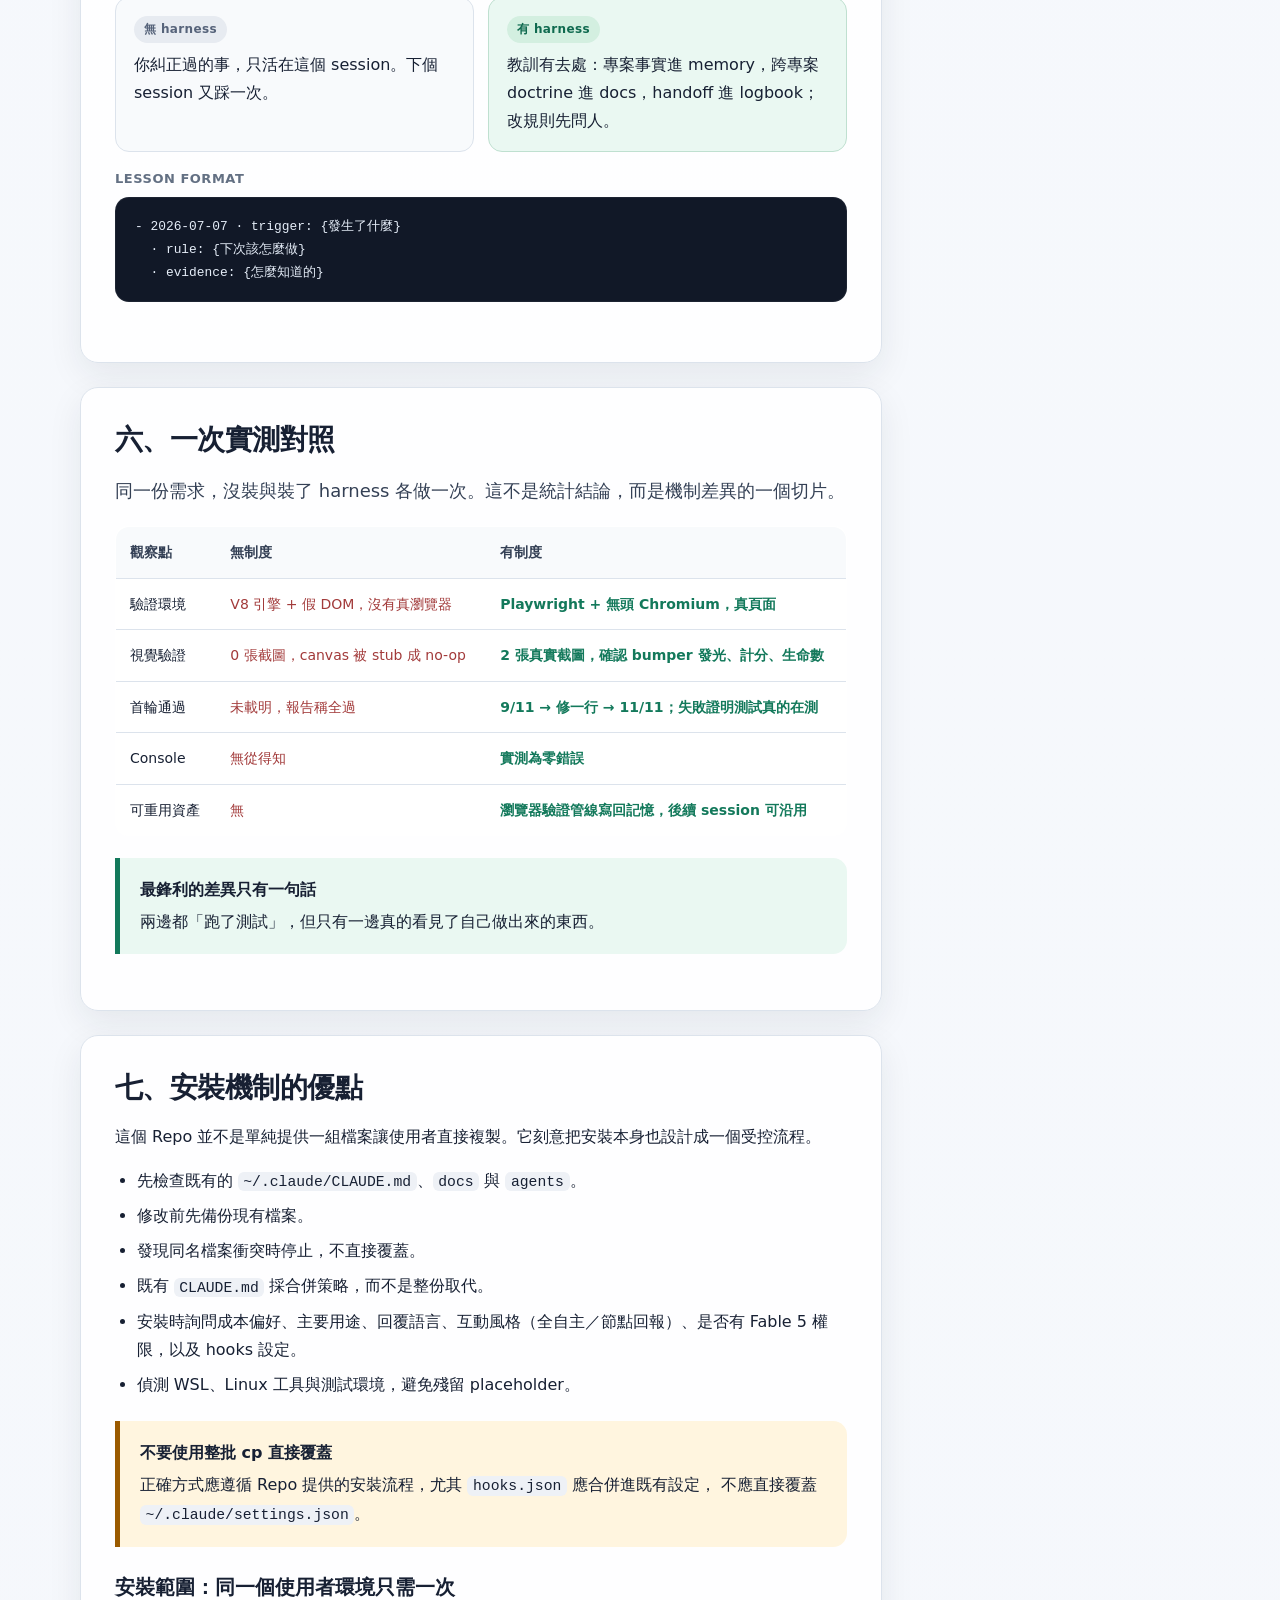
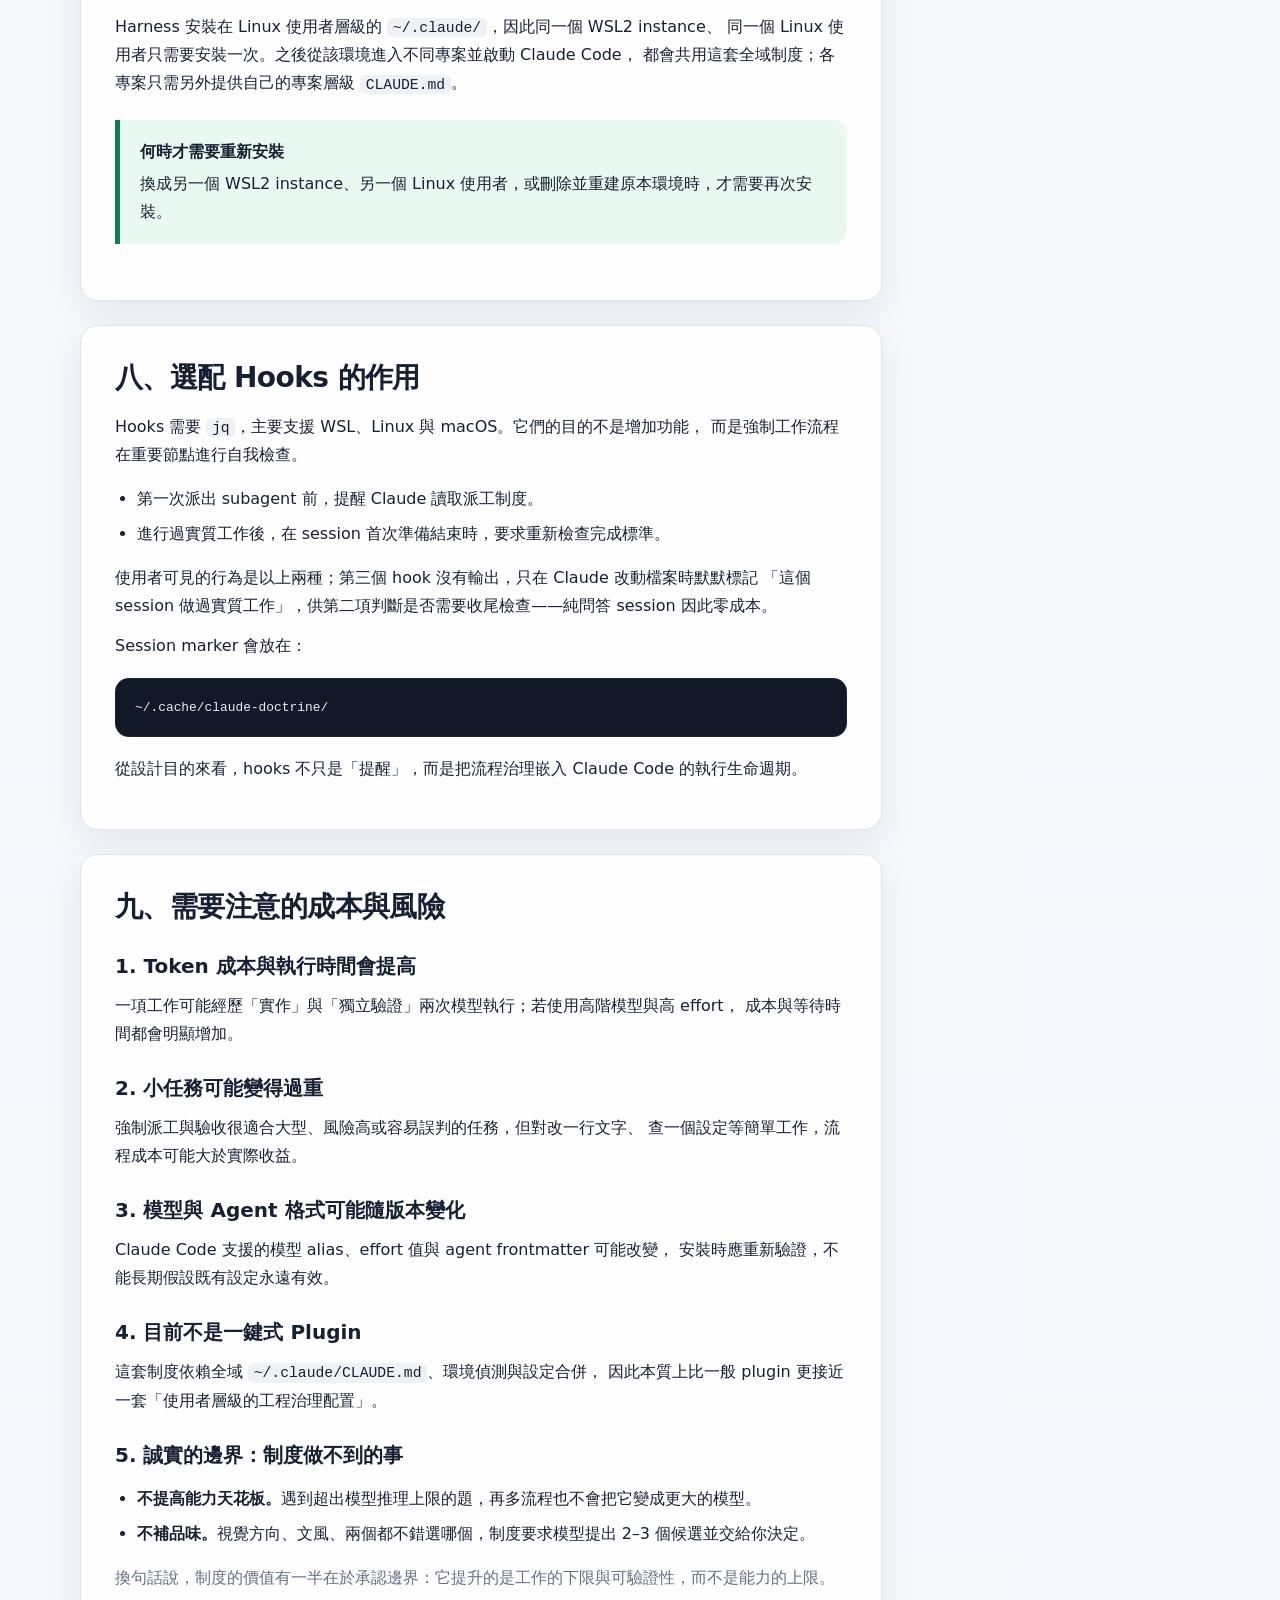
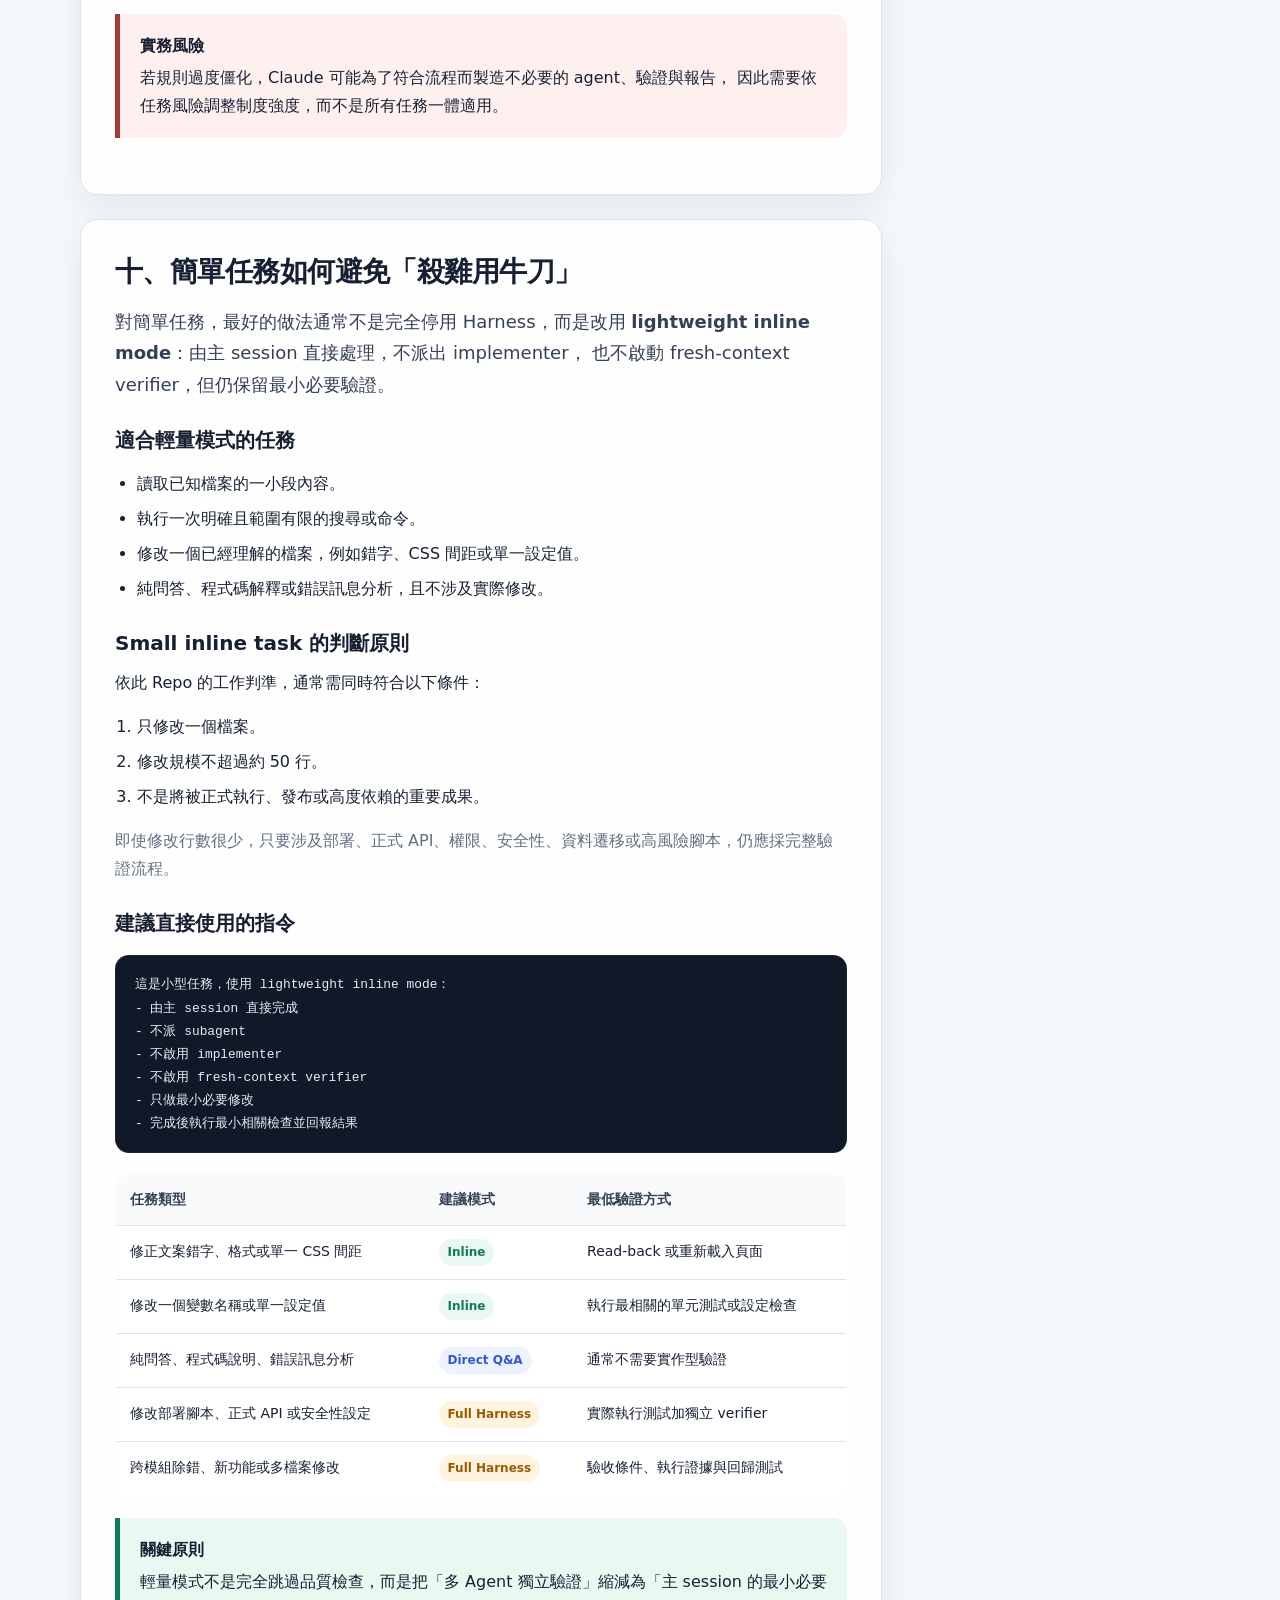
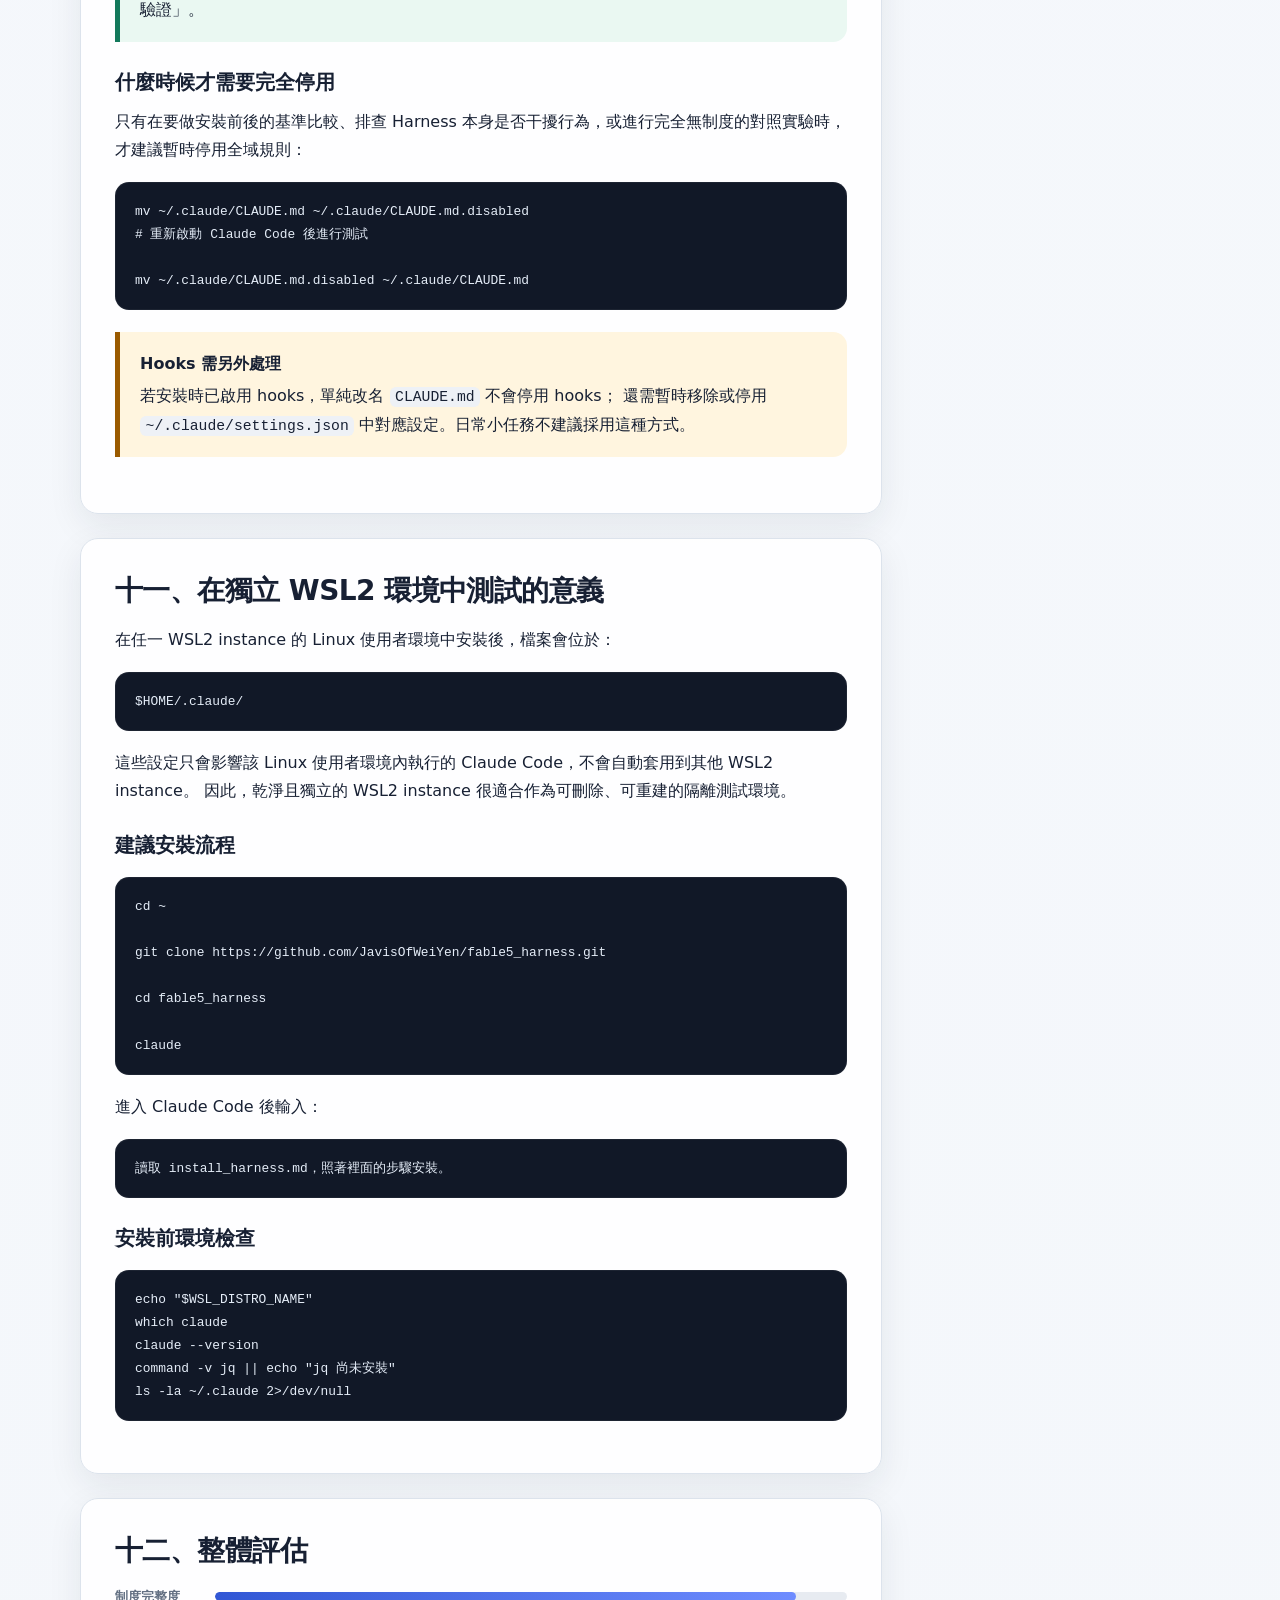
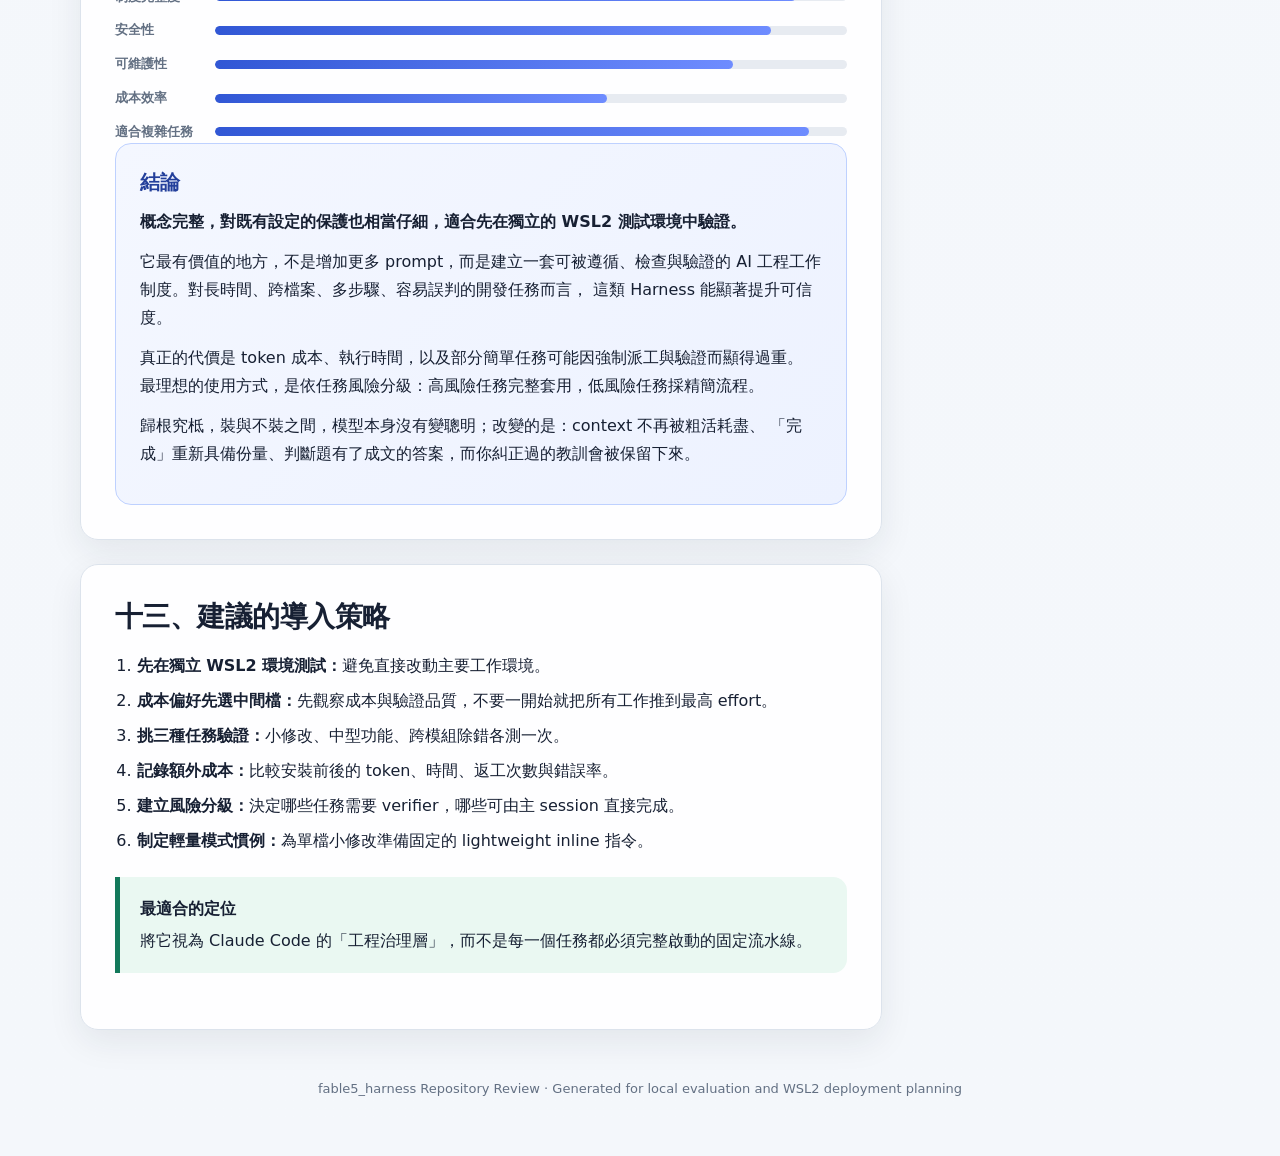
==== commit 7bd9be46: "Add narration invariant and an install-time interaction-style knob (fixes #14) Implements #14's reco" ====
--- a/index.html
+++ b/index.html
@@ -906,7 +906,7 @@
             <li>修改前先備份現有檔案。</li>
             <li>發現同名檔案衝突時停止，不直接覆蓋。</li>
             <li>既有 <code>CLAUDE.md</code> 採合併策略，而不是整份取代。</li>
-            <li>安裝時詢問成本偏好、主要用途、回覆語言、是否有 Fable 5 權限，以及 hooks 設定。</li>
+            <li>安裝時詢問成本偏好、主要用途、回覆語言、互動風格（全自主／節點回報）、是否有 Fable 5 權限，以及 hooks 設定。</li>
             <li>偵測 WSL、Linux 工具與測試環境，避免殘留 placeholder。</li>
           </ul>
 
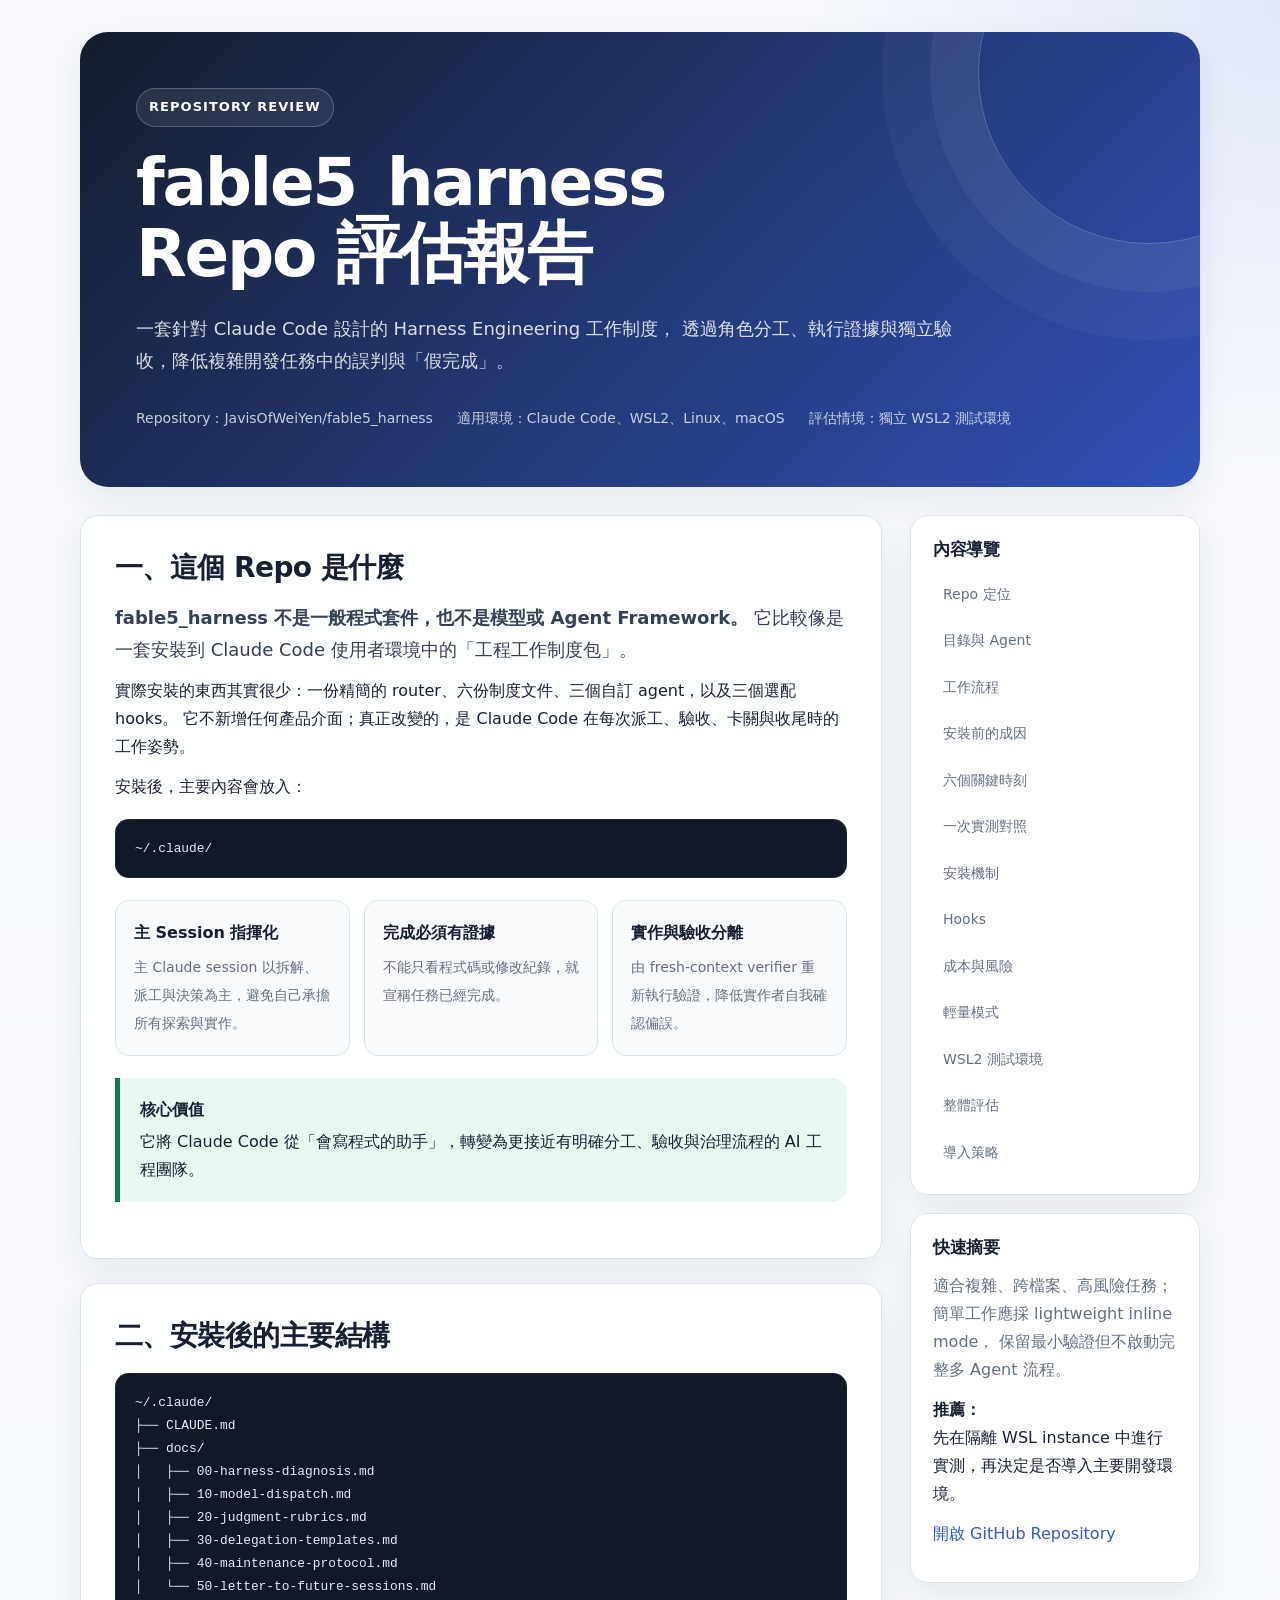
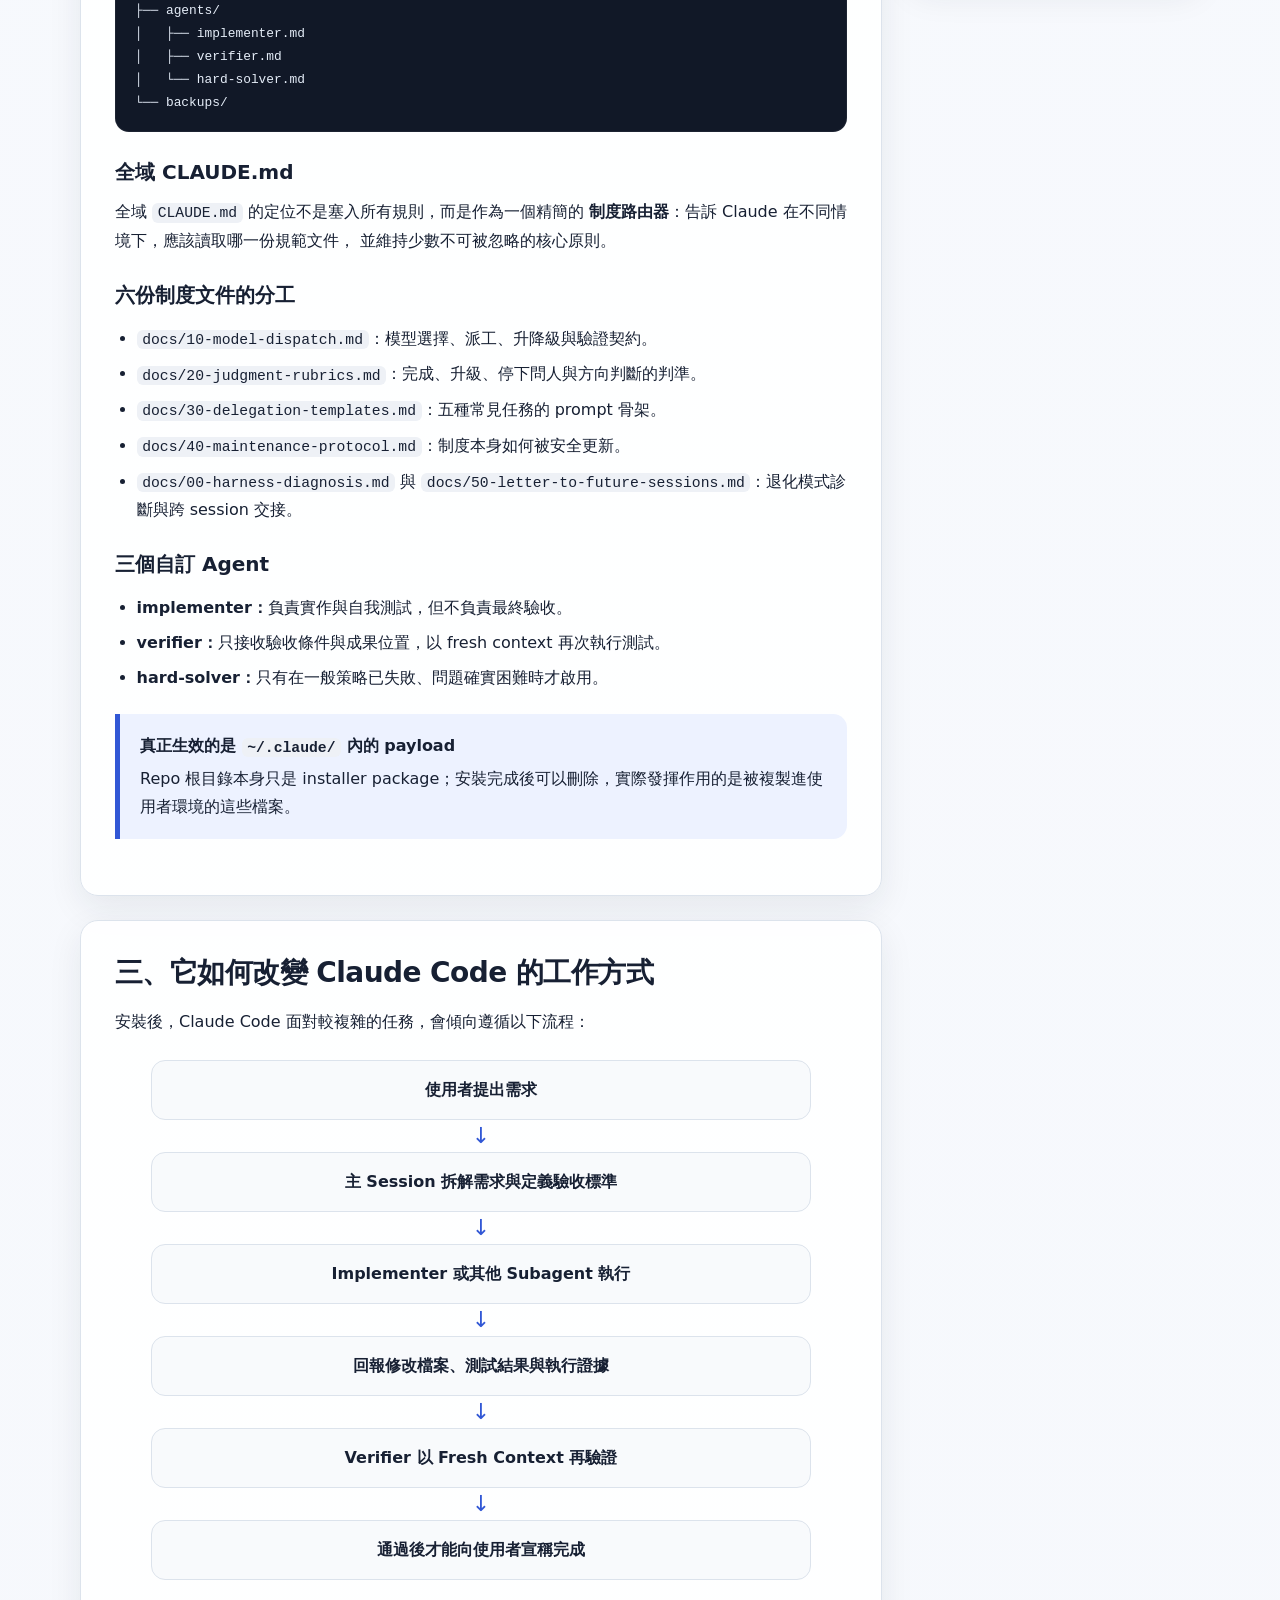
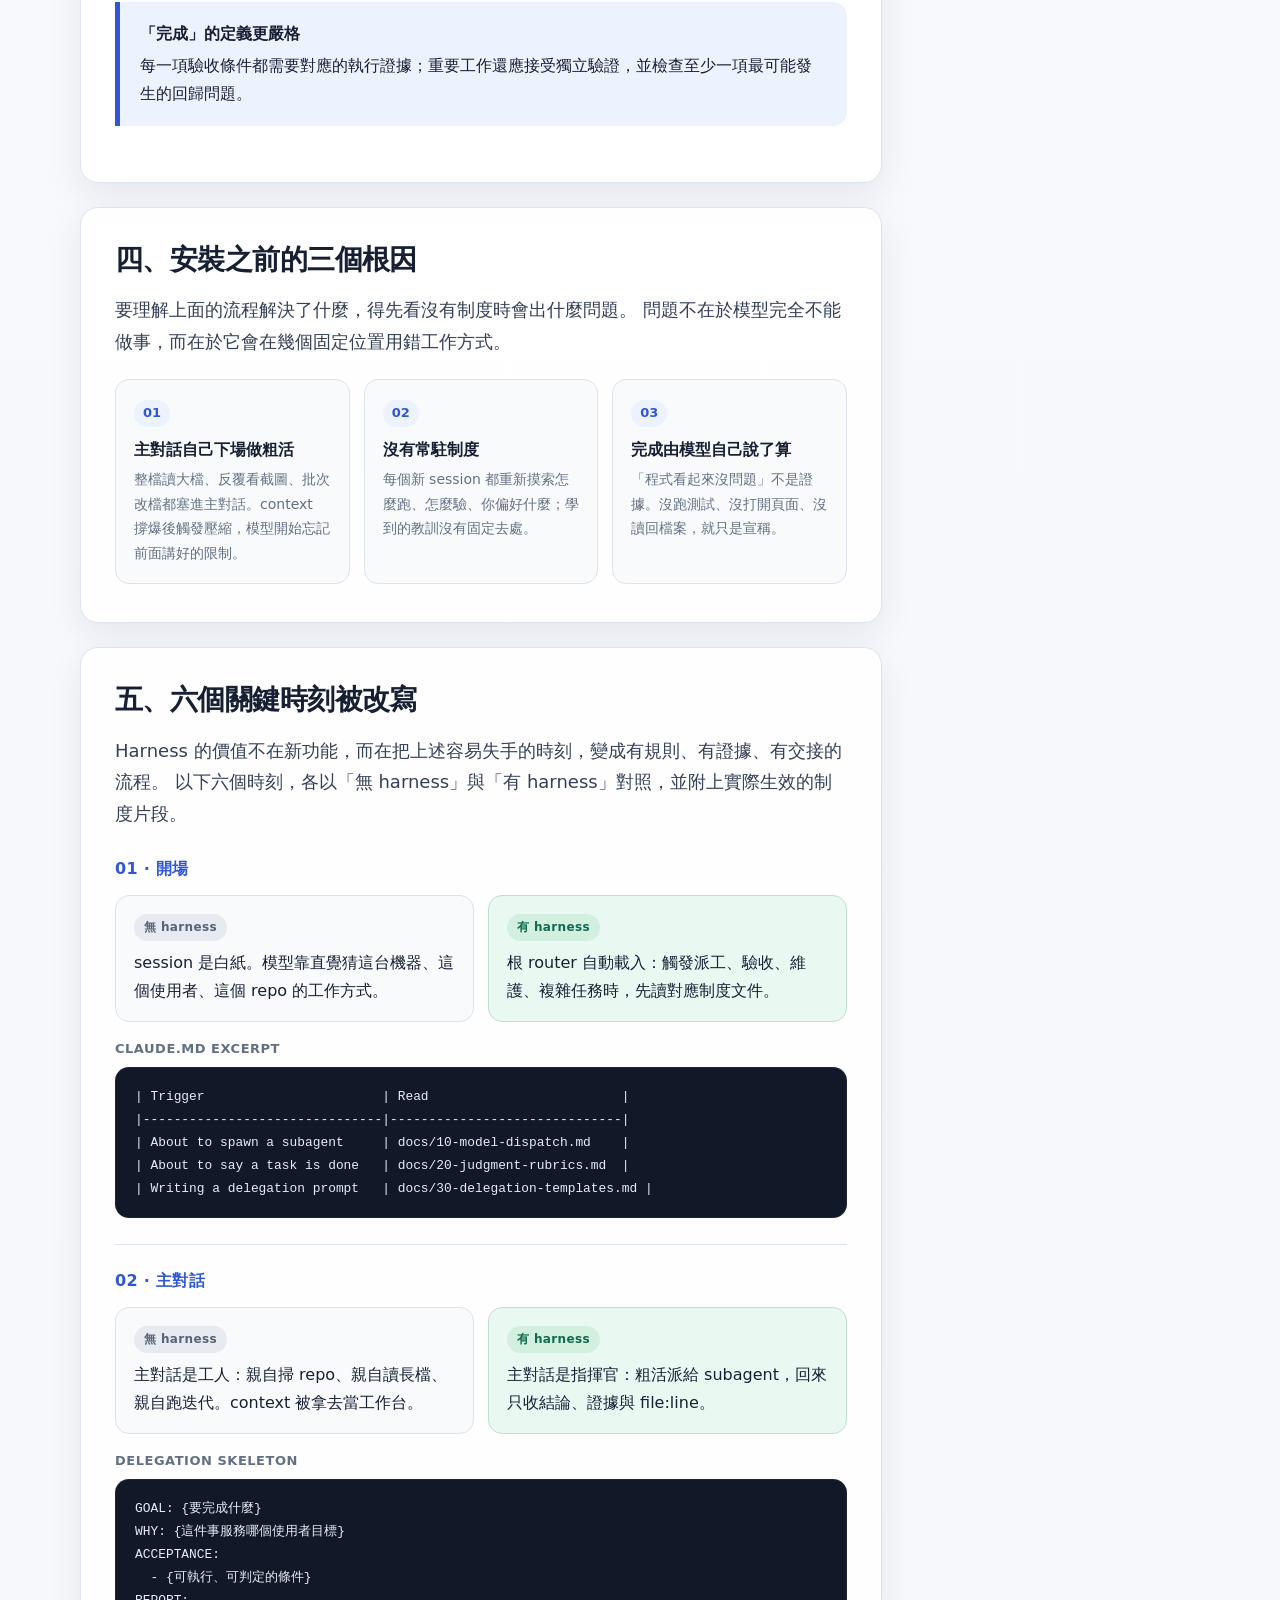
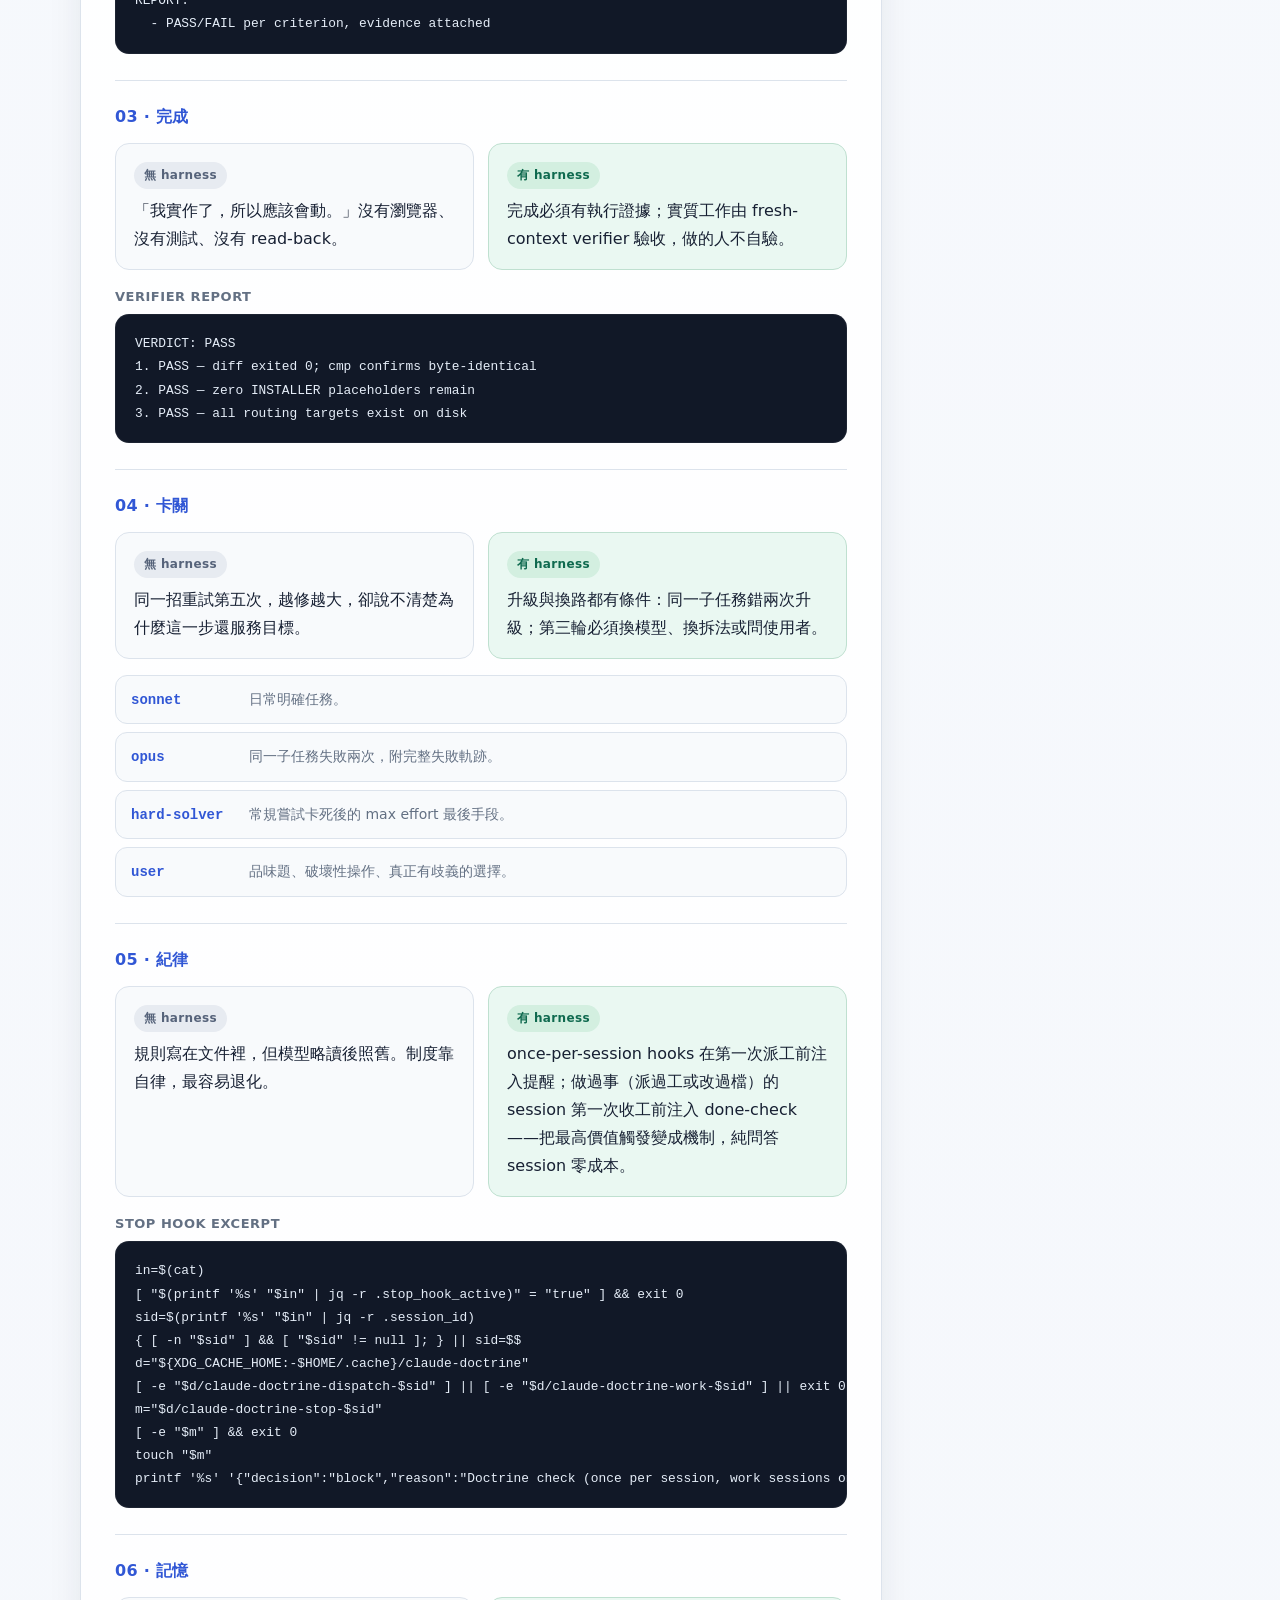
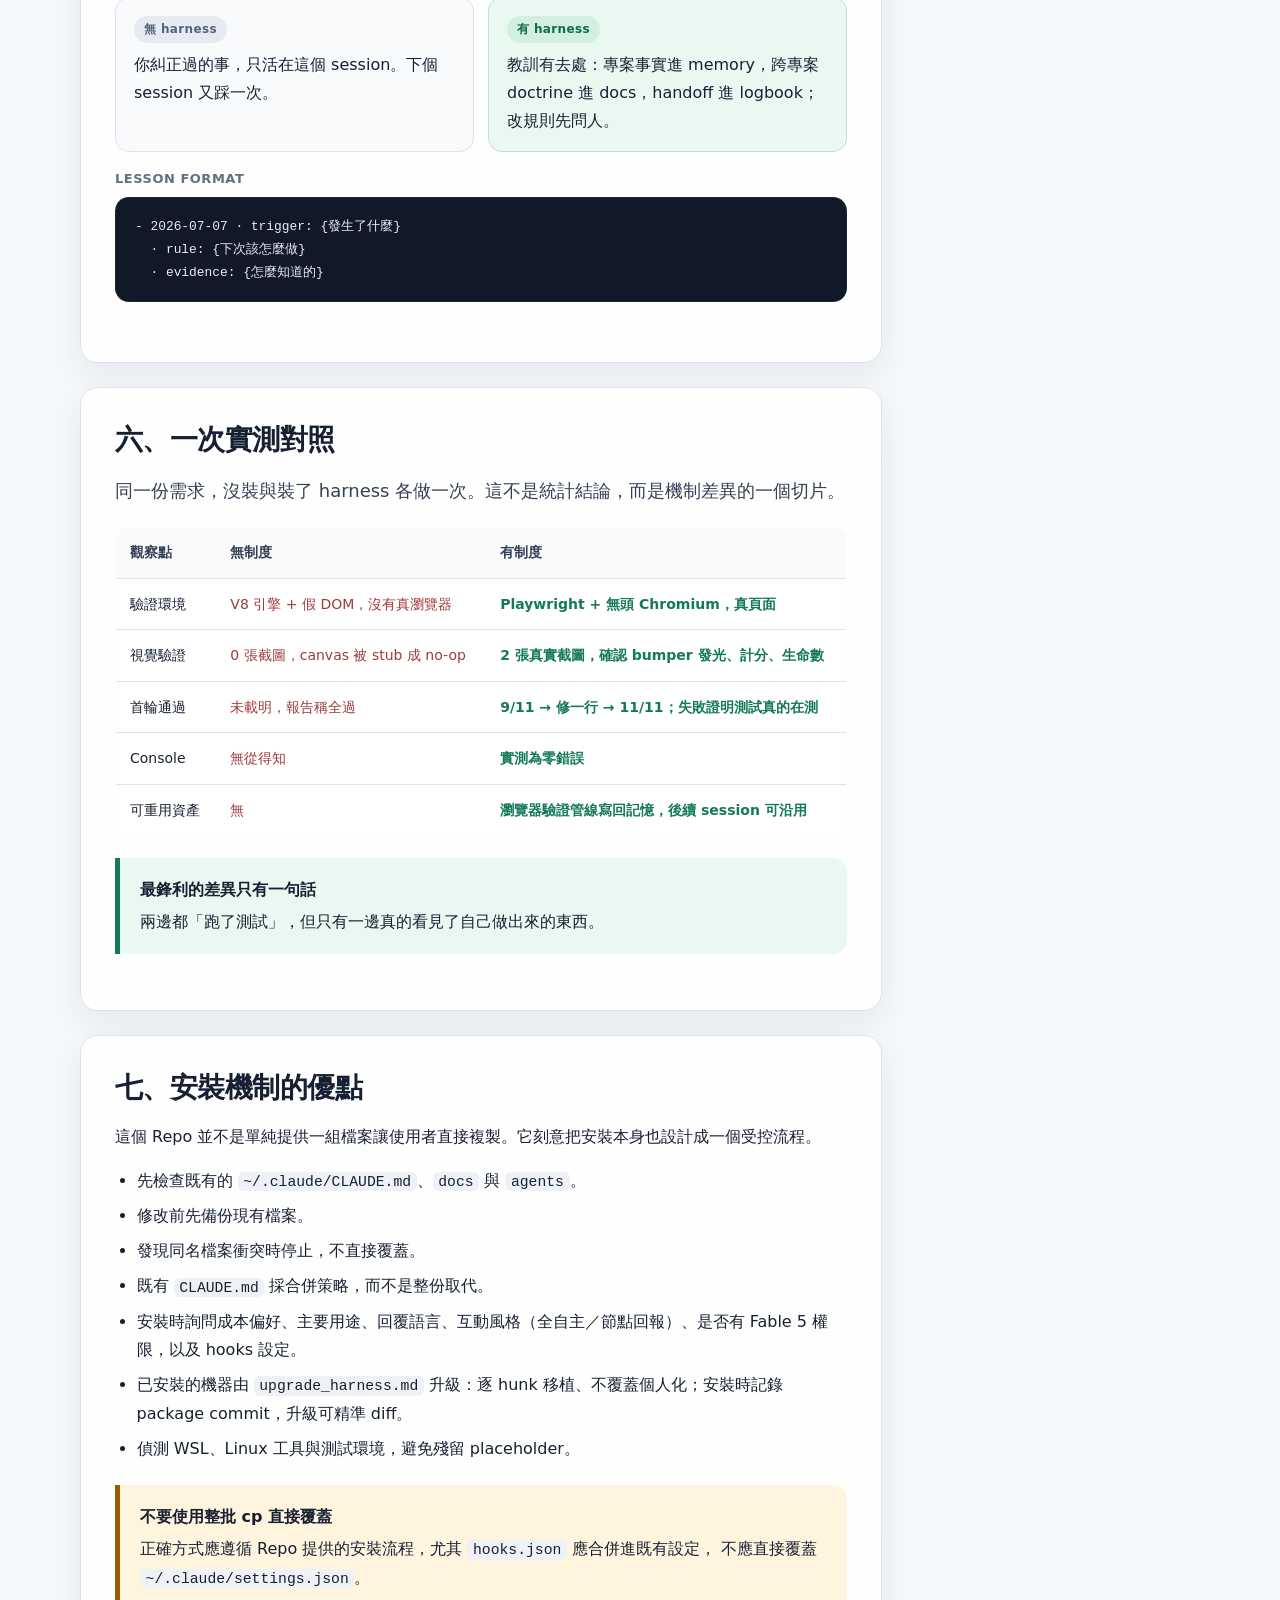
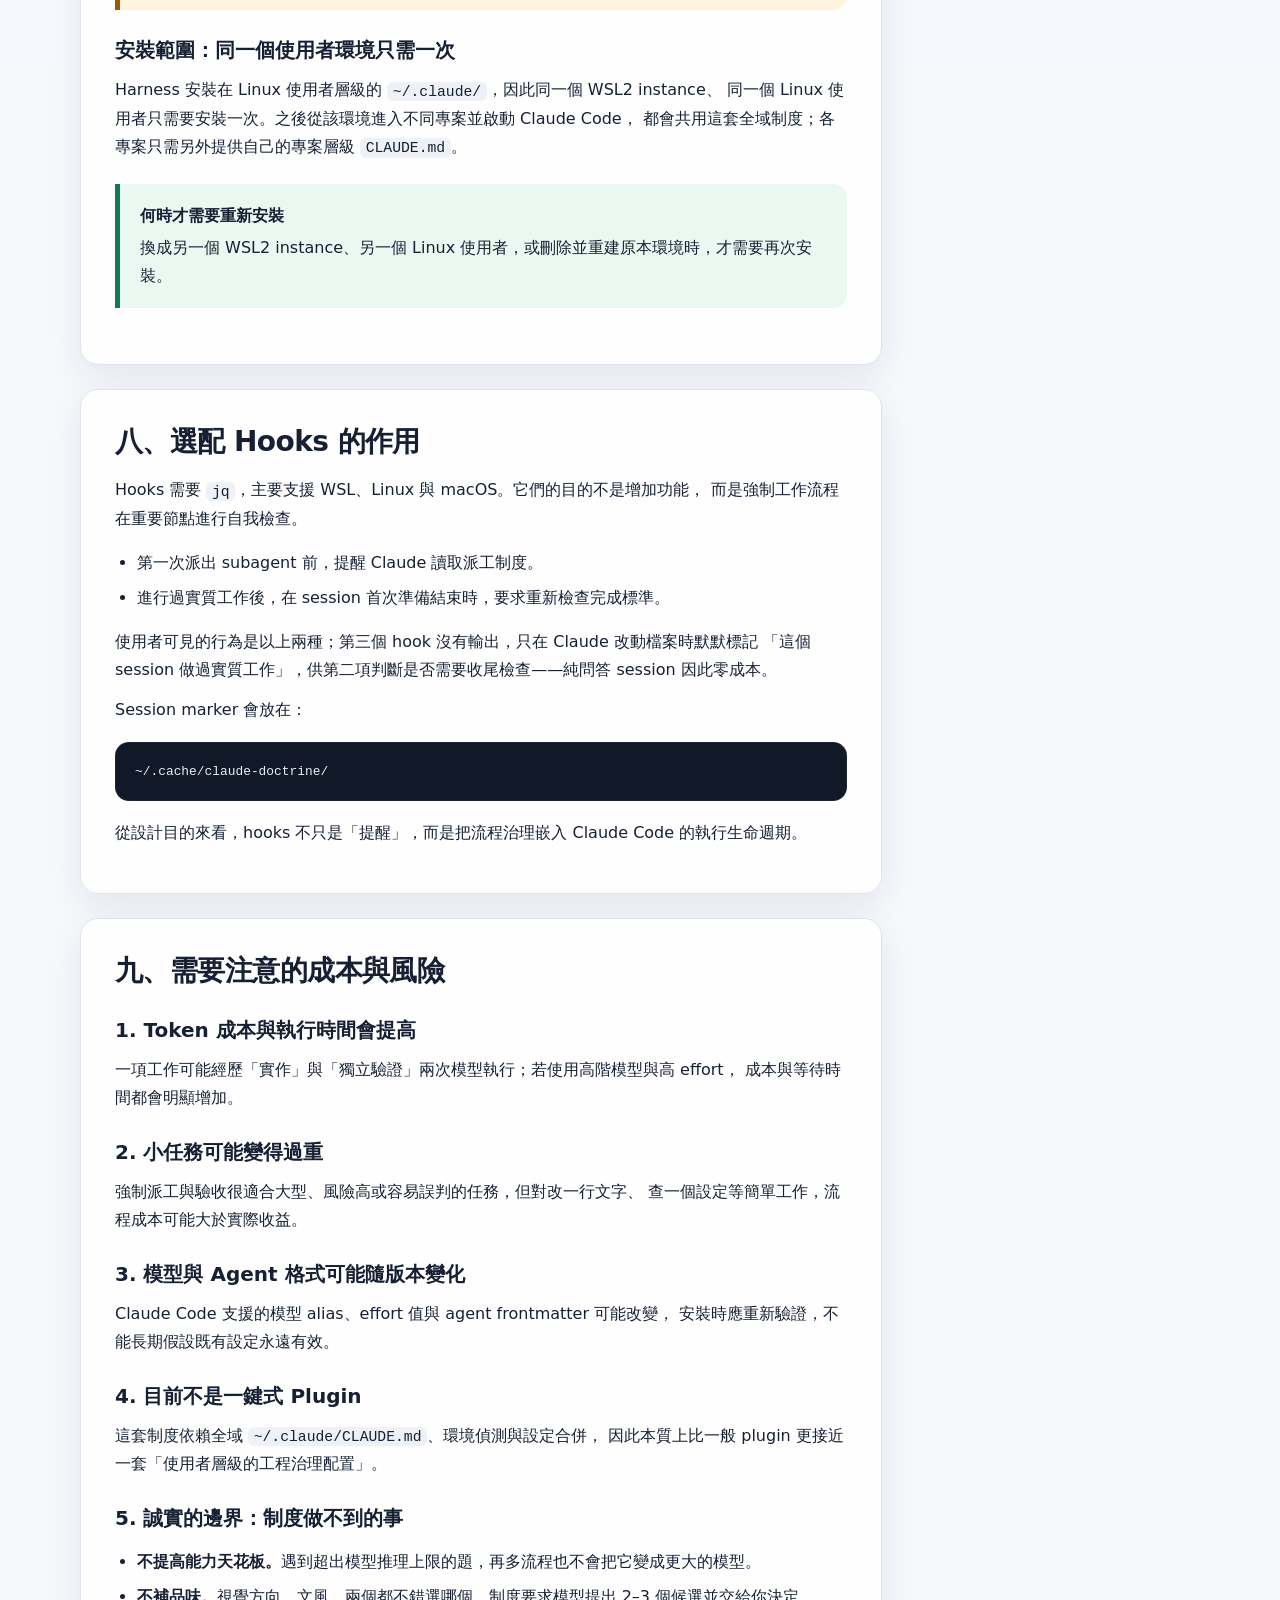
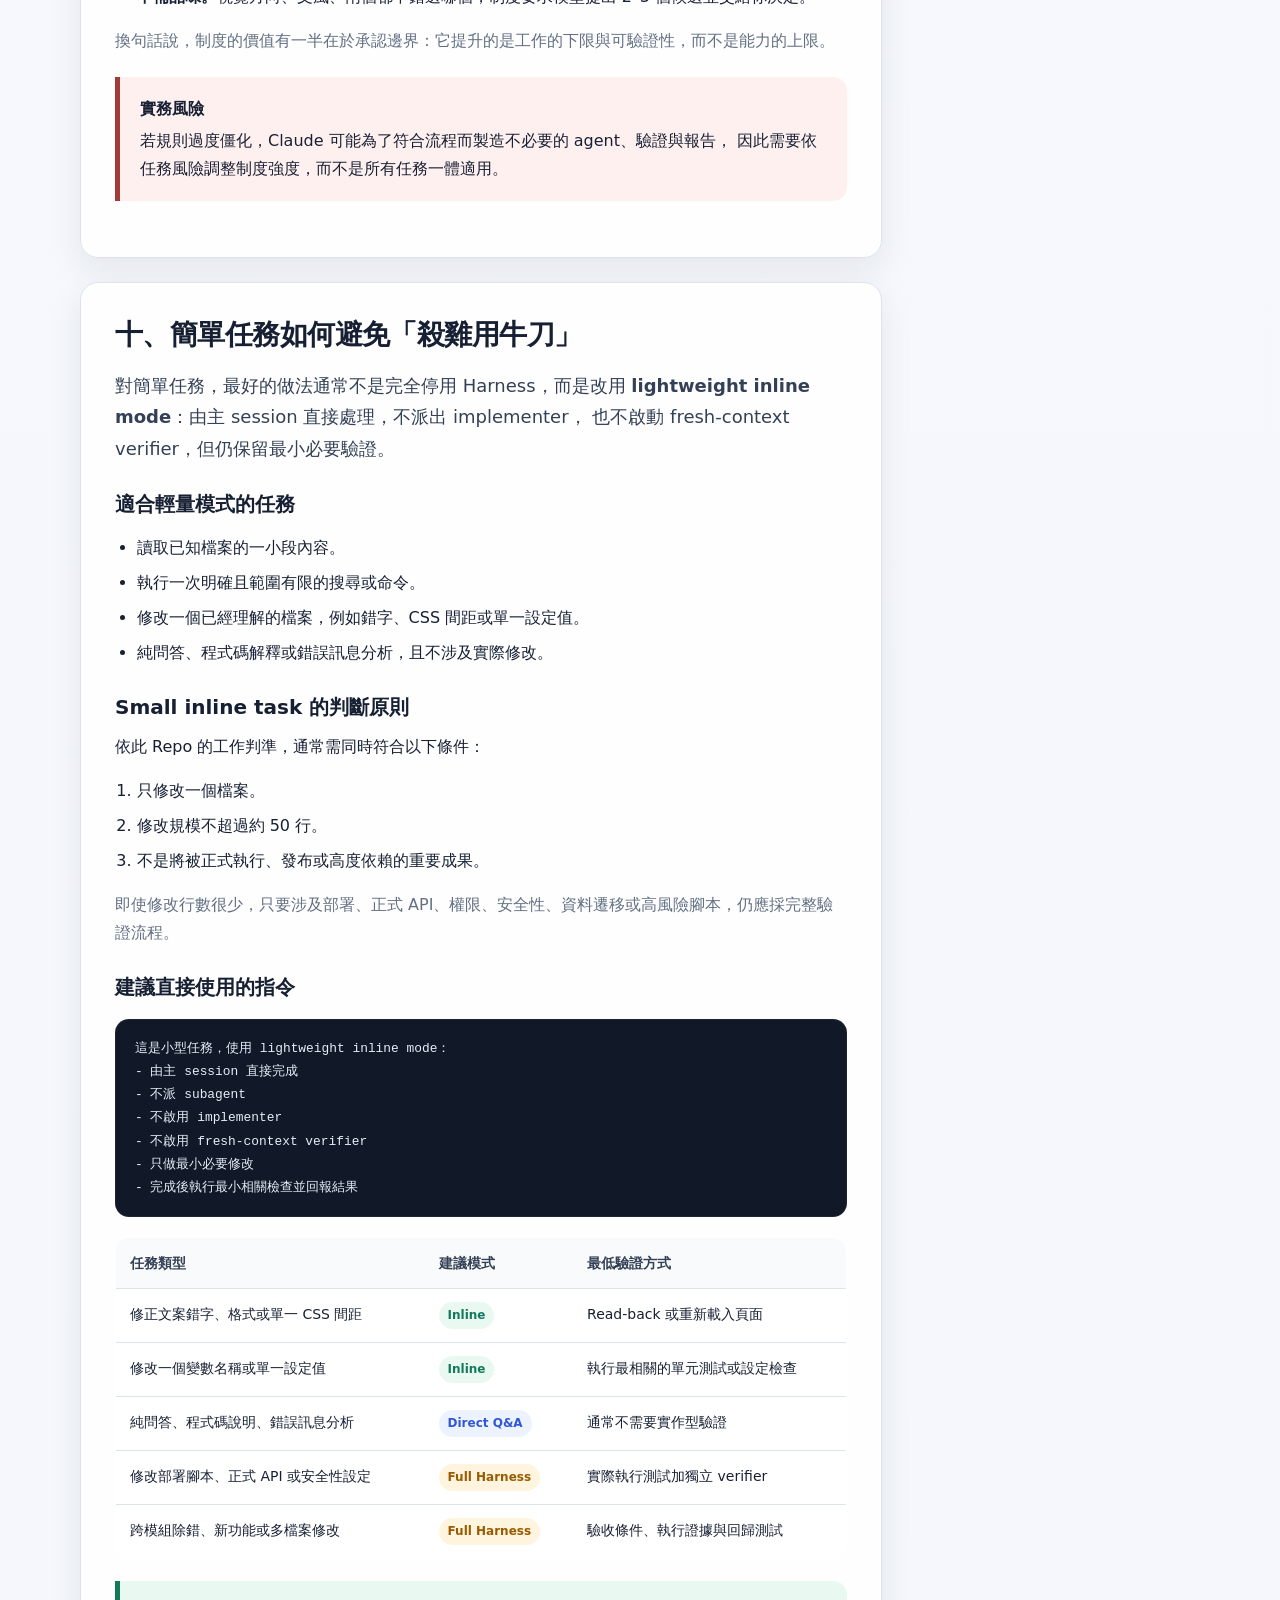
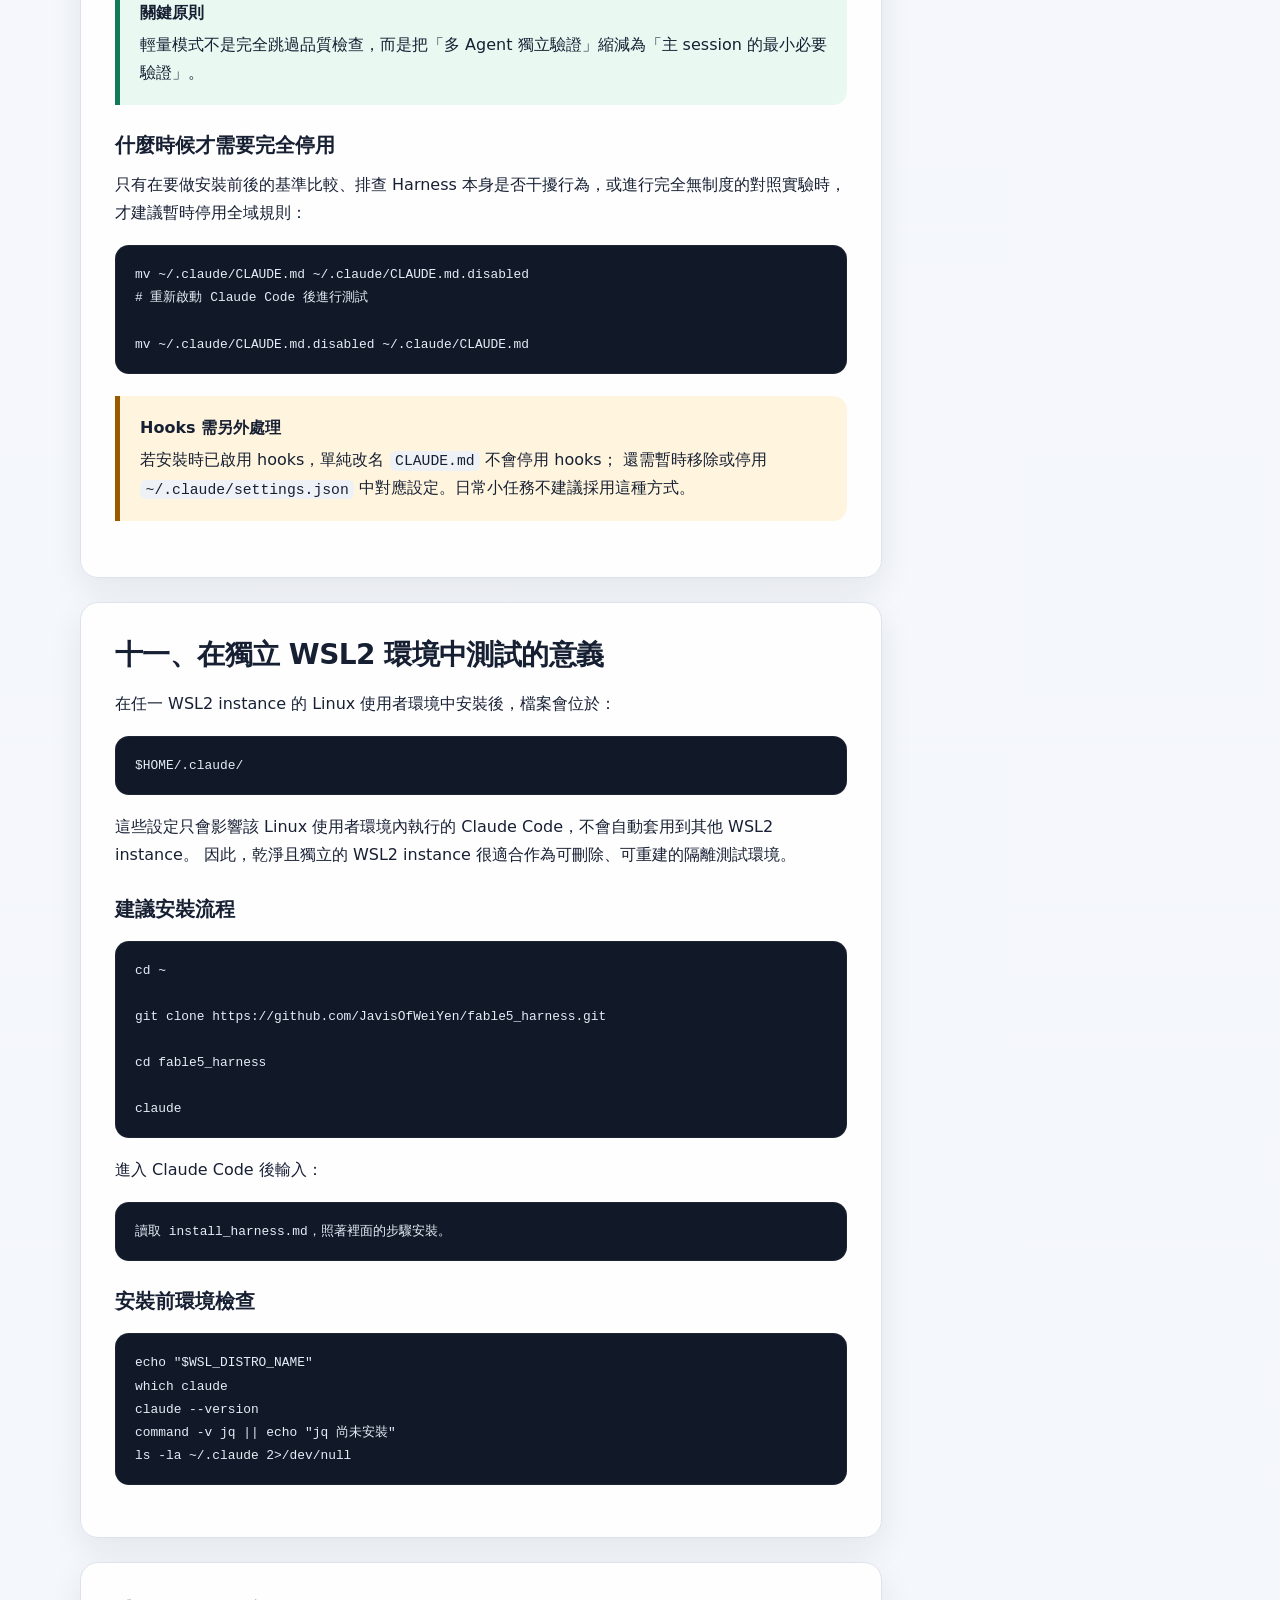
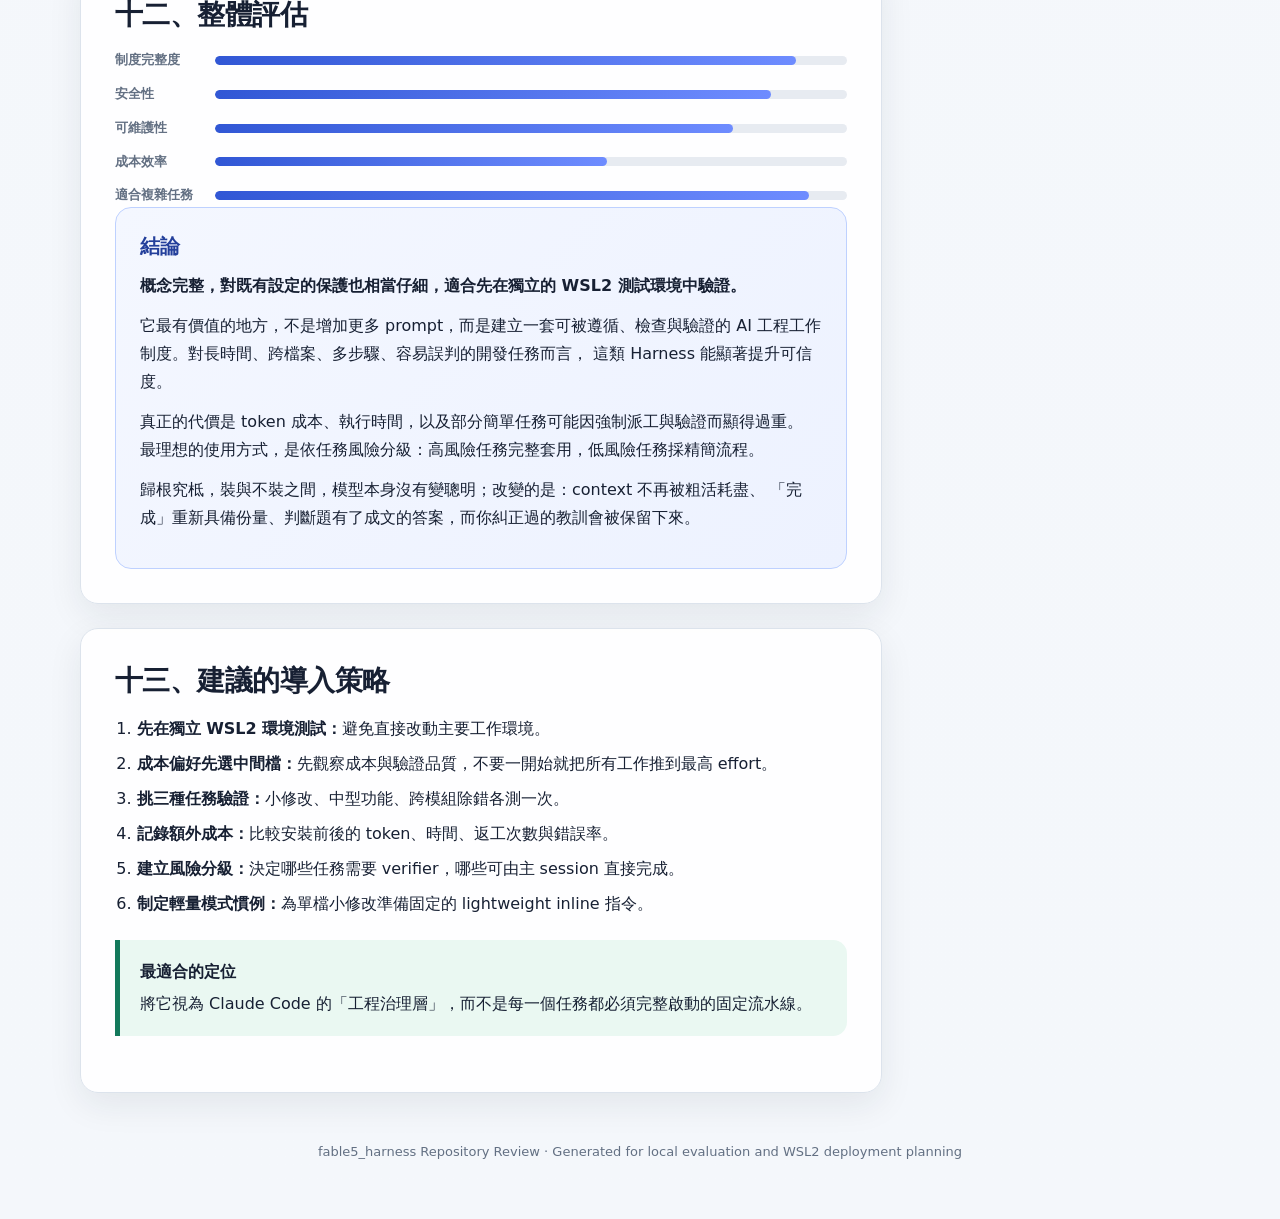
==== commit 18875e67: "Add an upgrade path for installed machines (fixes #16) Implements #16's recommended combo (A + B):  " ====
--- a/index.html
+++ b/index.html
@@ -907,6 +907,7 @@
             <li>發現同名檔案衝突時停止，不直接覆蓋。</li>
             <li>既有 <code>CLAUDE.md</code> 採合併策略，而不是整份取代。</li>
             <li>安裝時詢問成本偏好、主要用途、回覆語言、互動風格（全自主／節點回報）、是否有 Fable 5 權限，以及 hooks 設定。</li>
+            <li>已安裝的機器由 <code>upgrade_harness.md</code> 升級：逐 hunk 移植、不覆蓋個人化；安裝時記錄 package commit，升級可精準 diff。</li>
             <li>偵測 WSL、Linux 工具與測試環境，避免殘留 placeholder。</li>
           </ul>
 
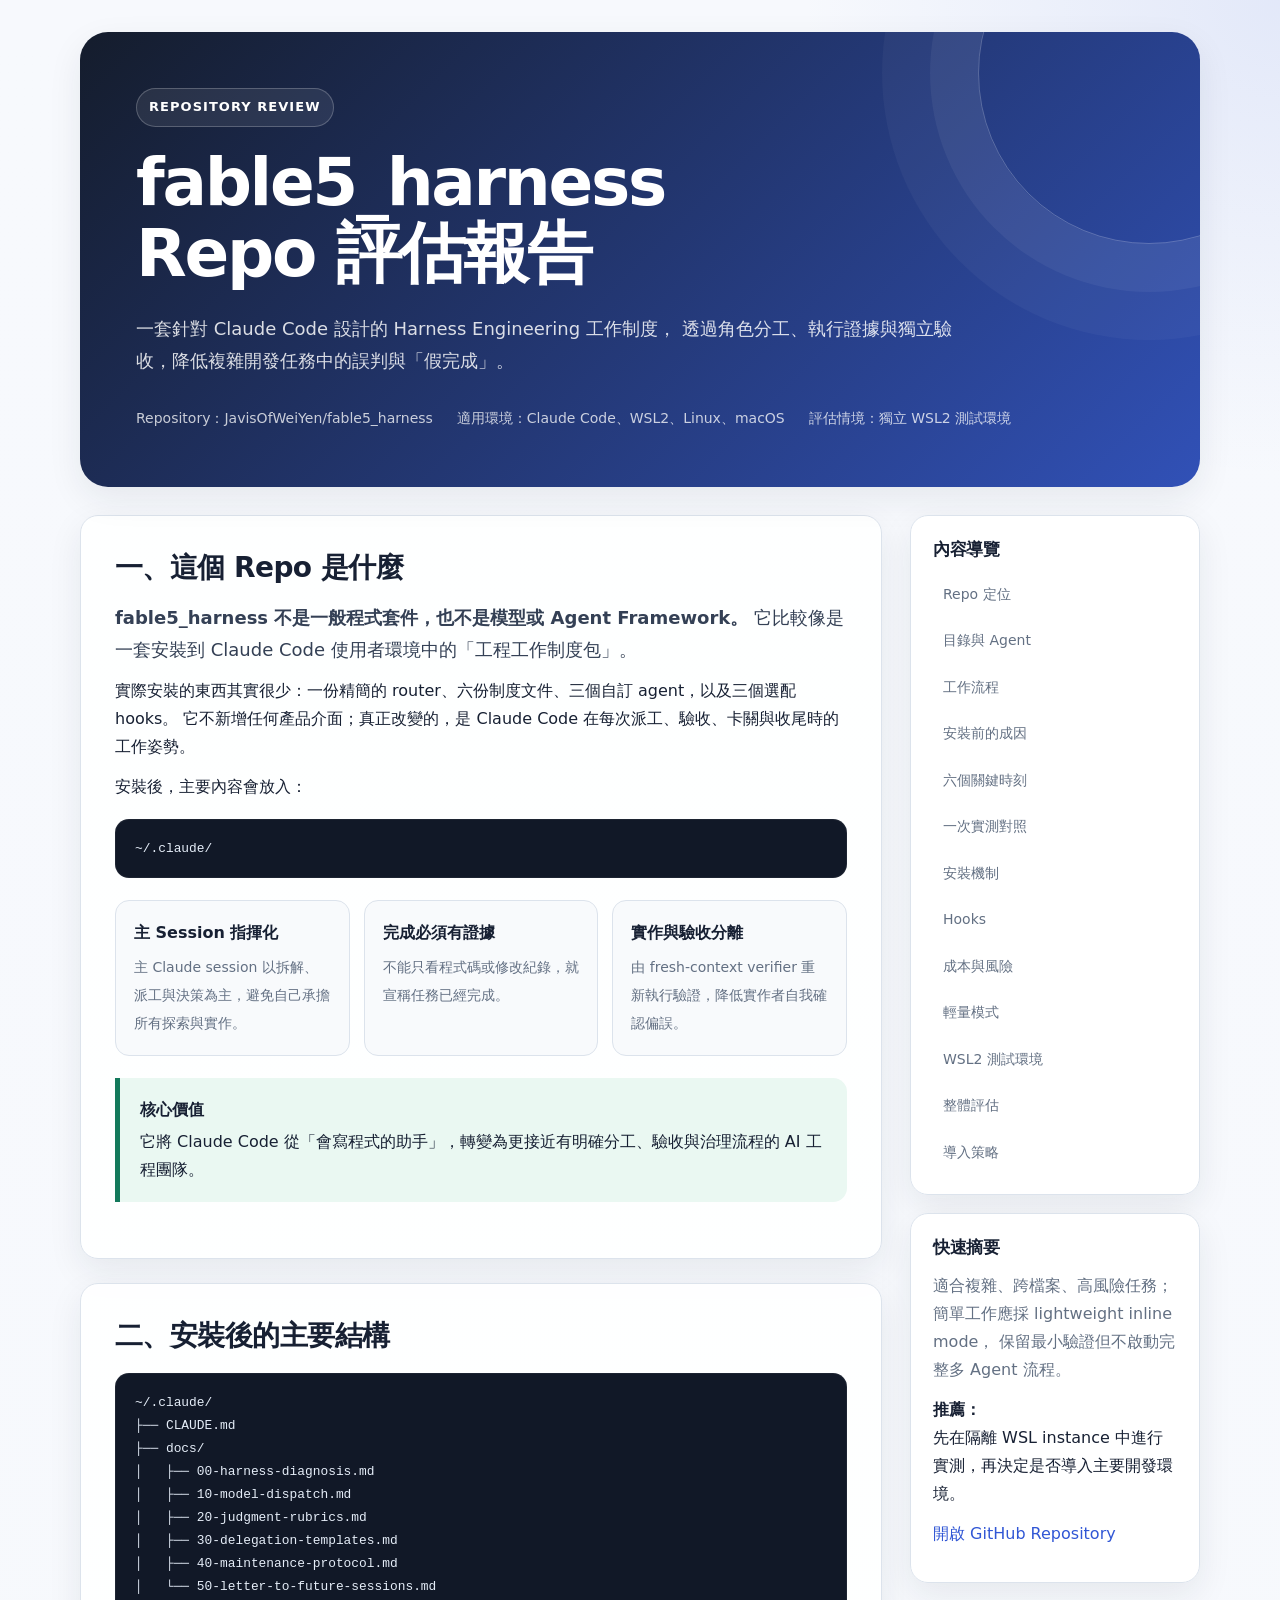
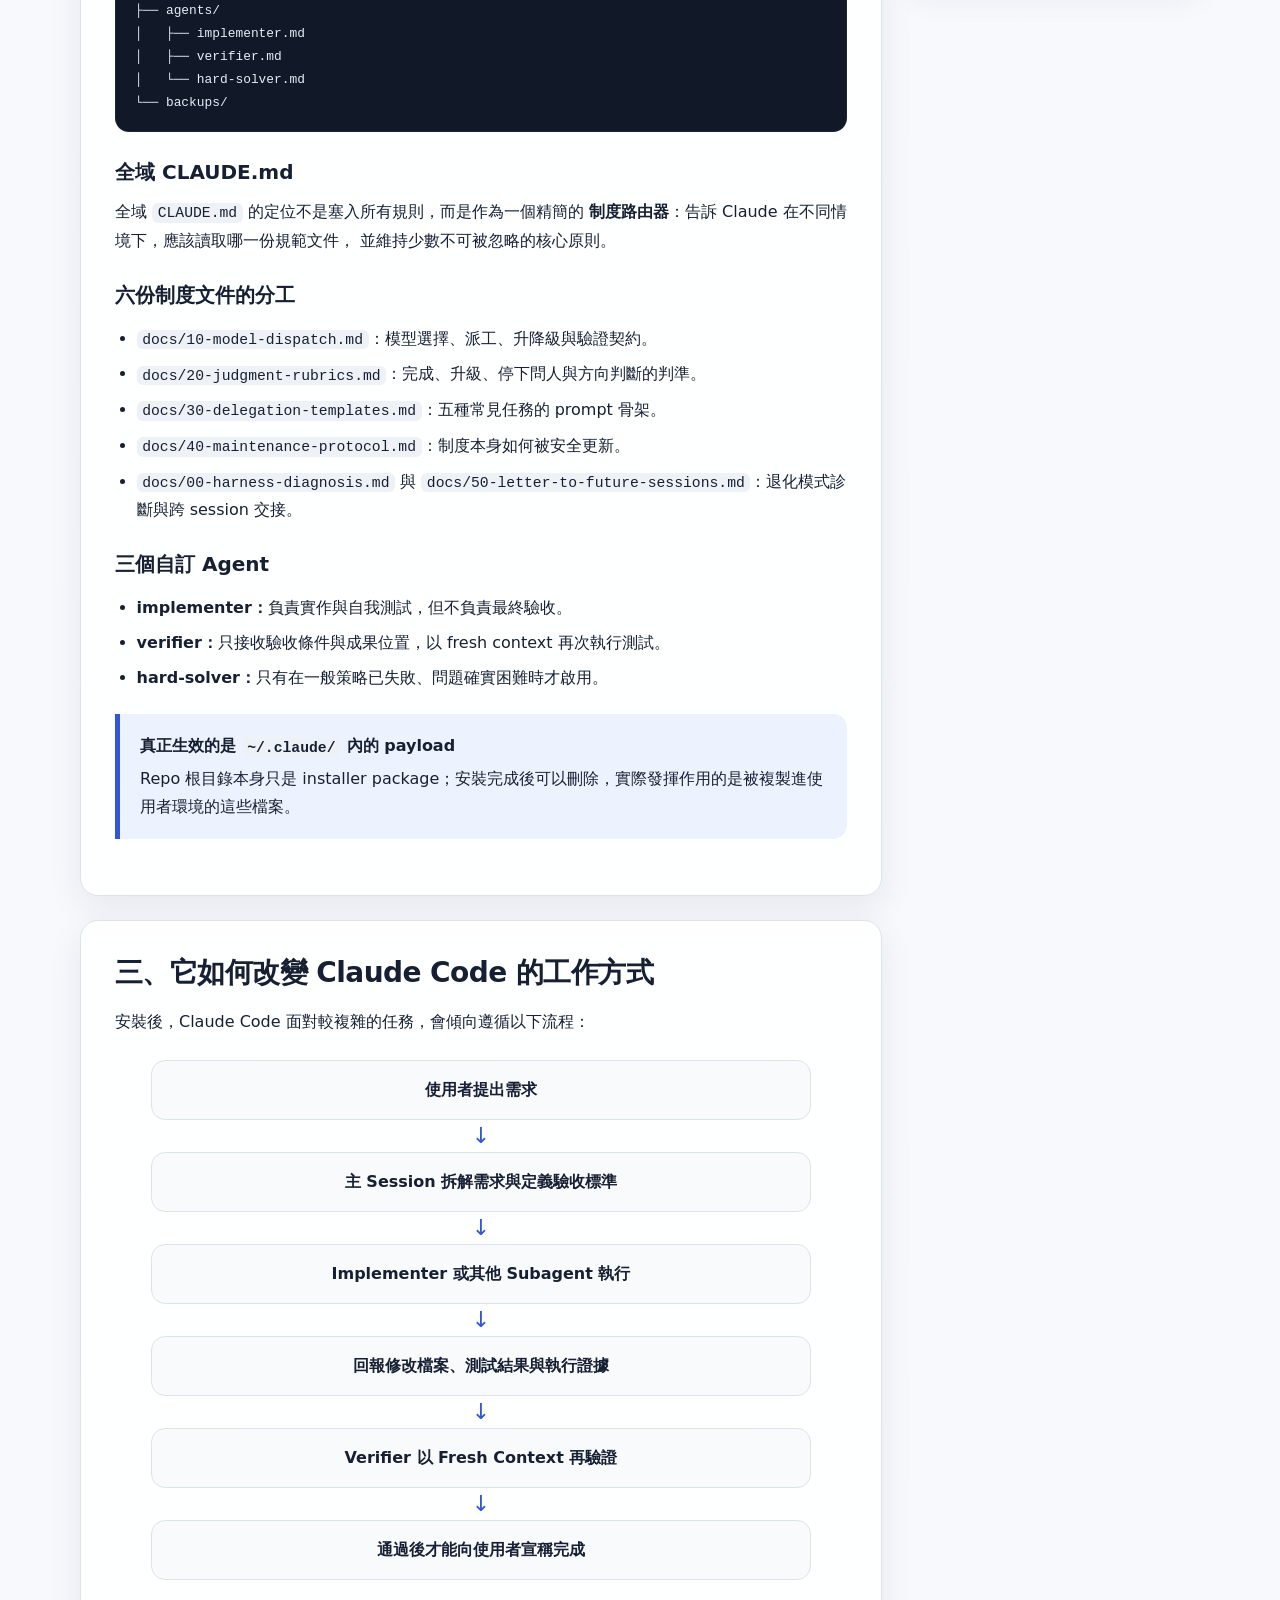
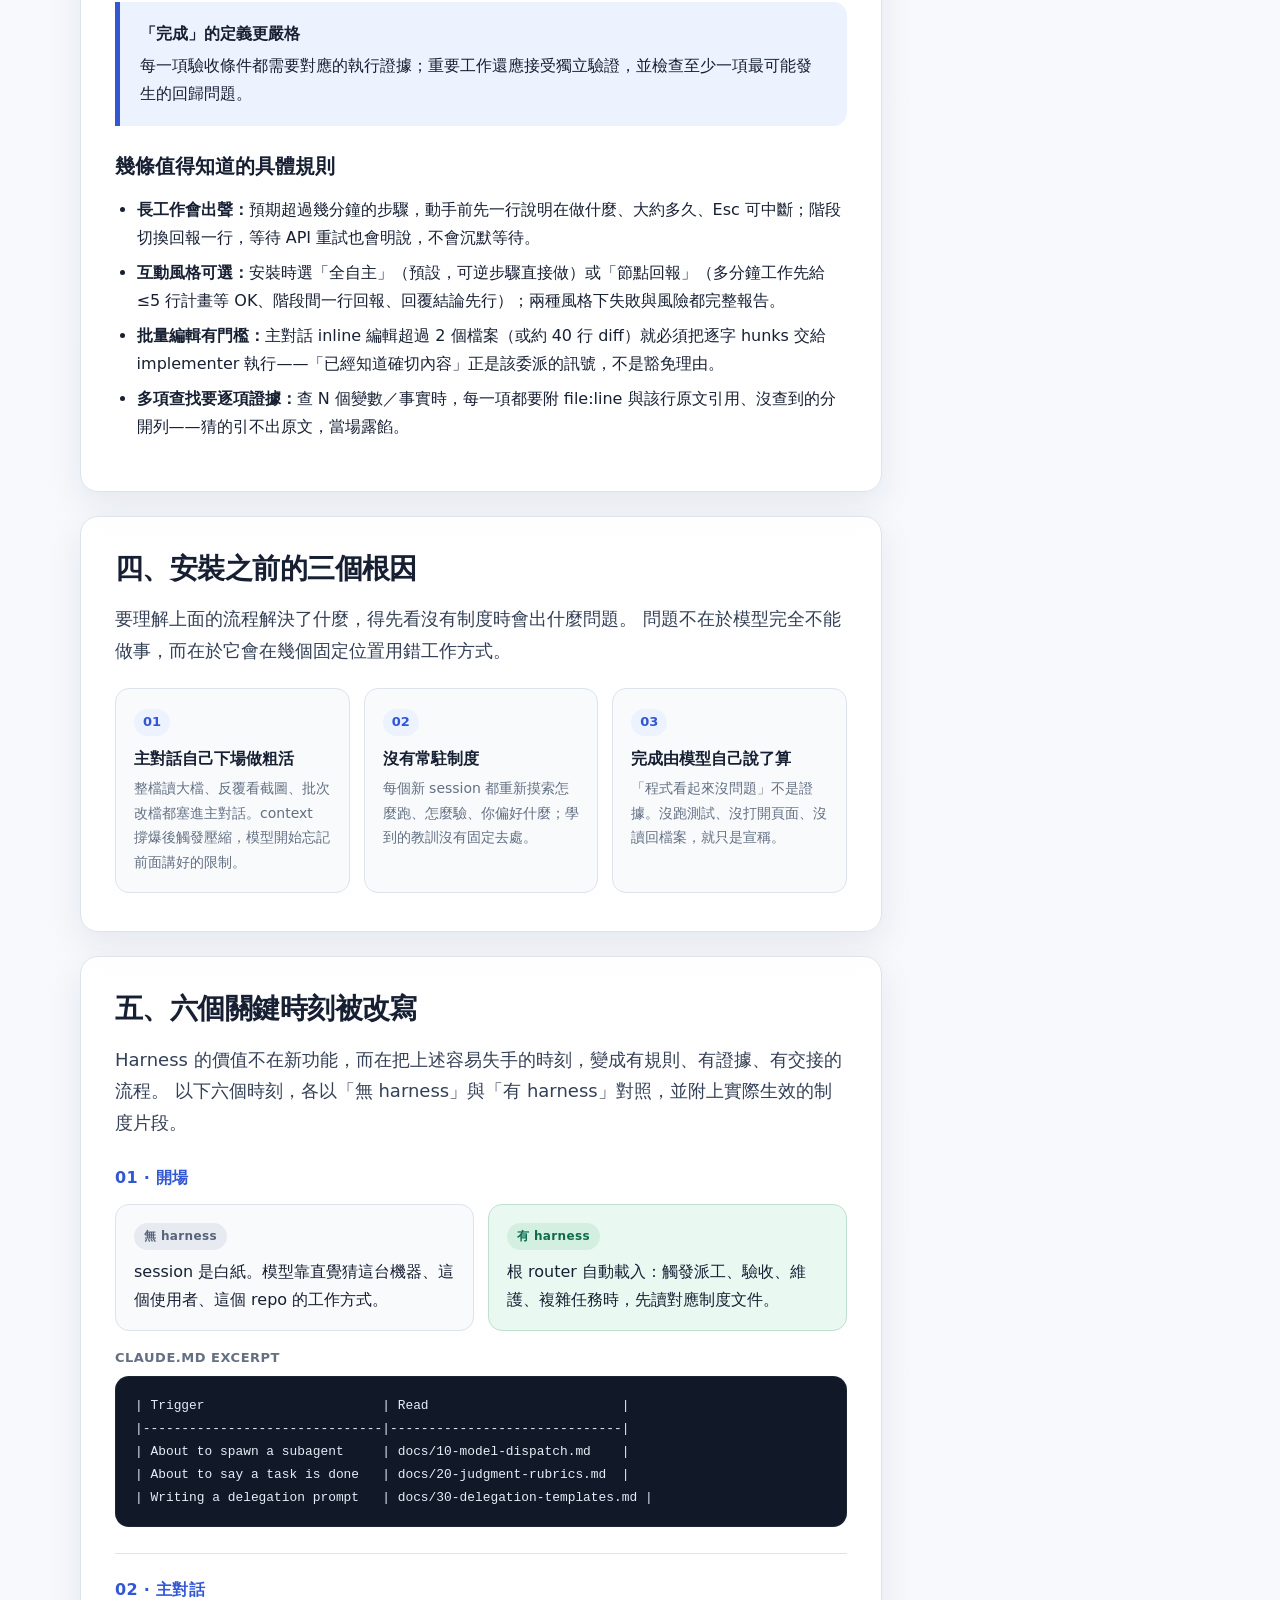
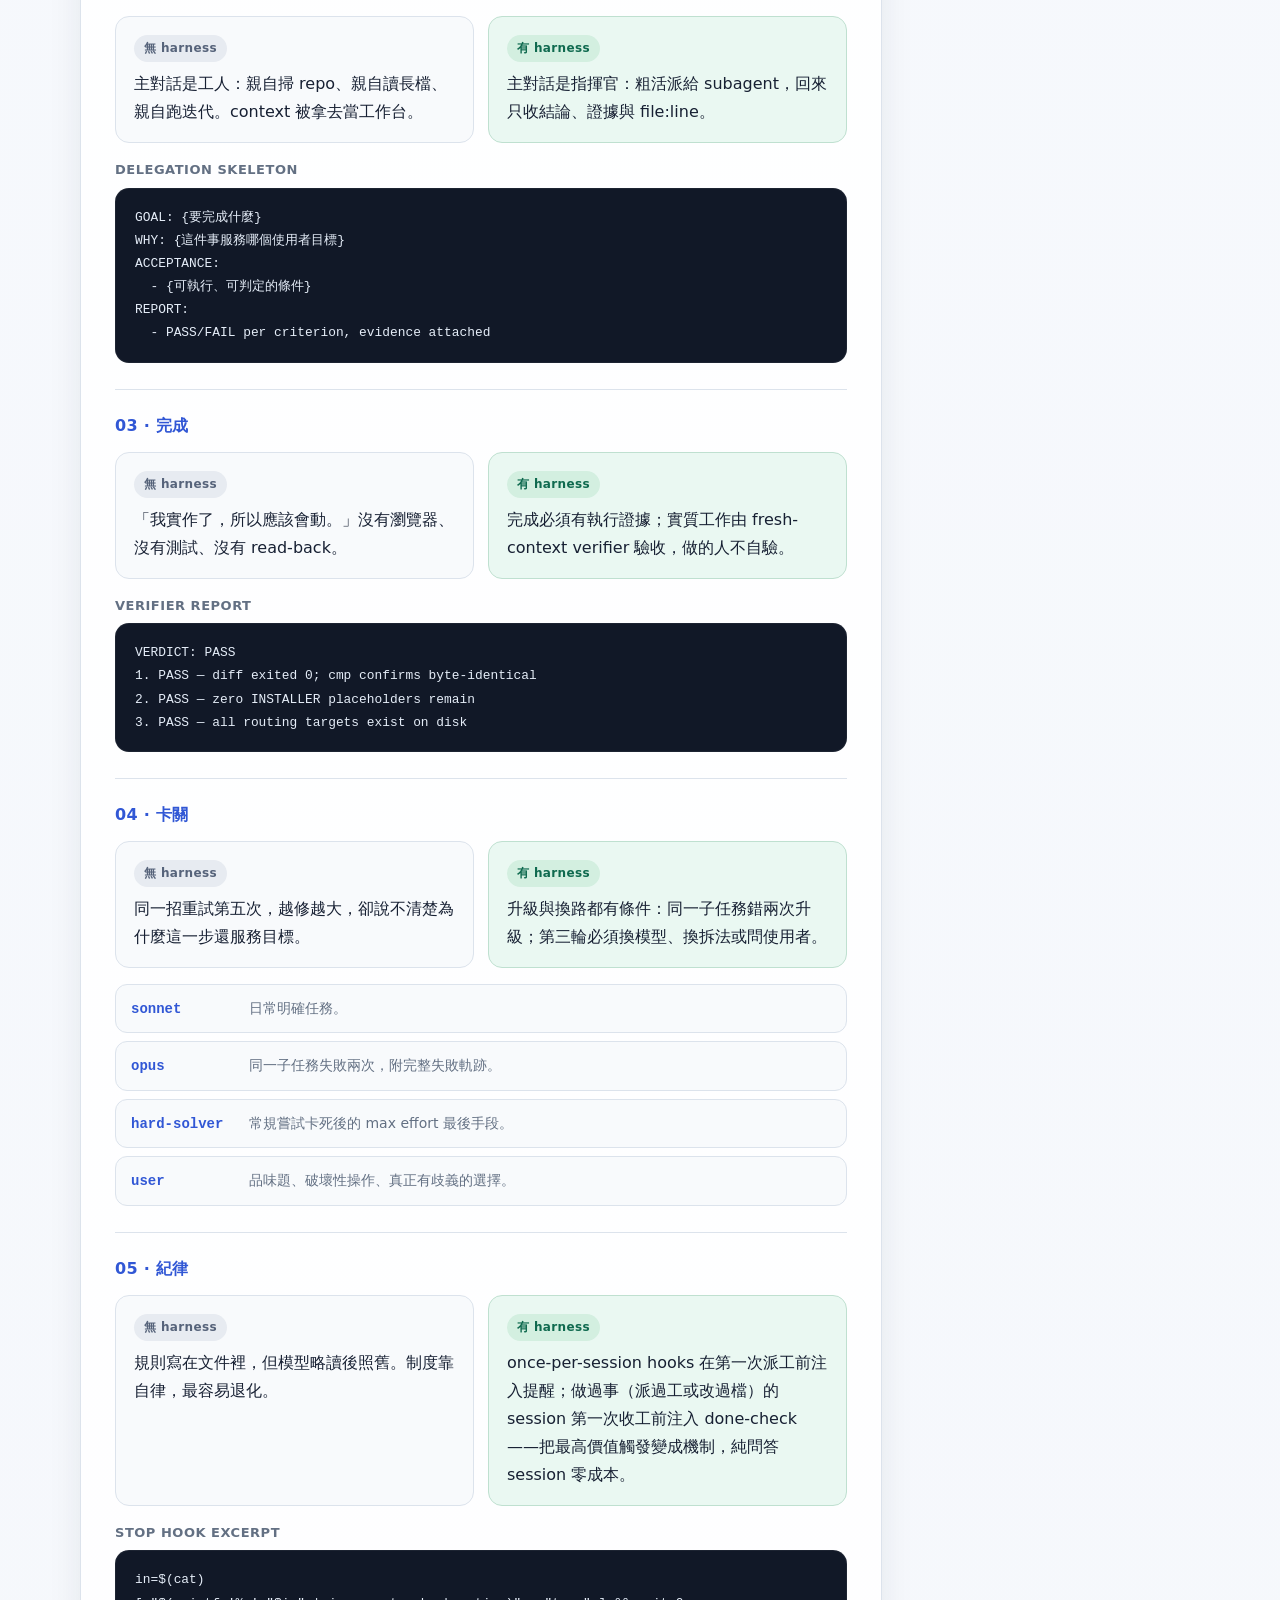
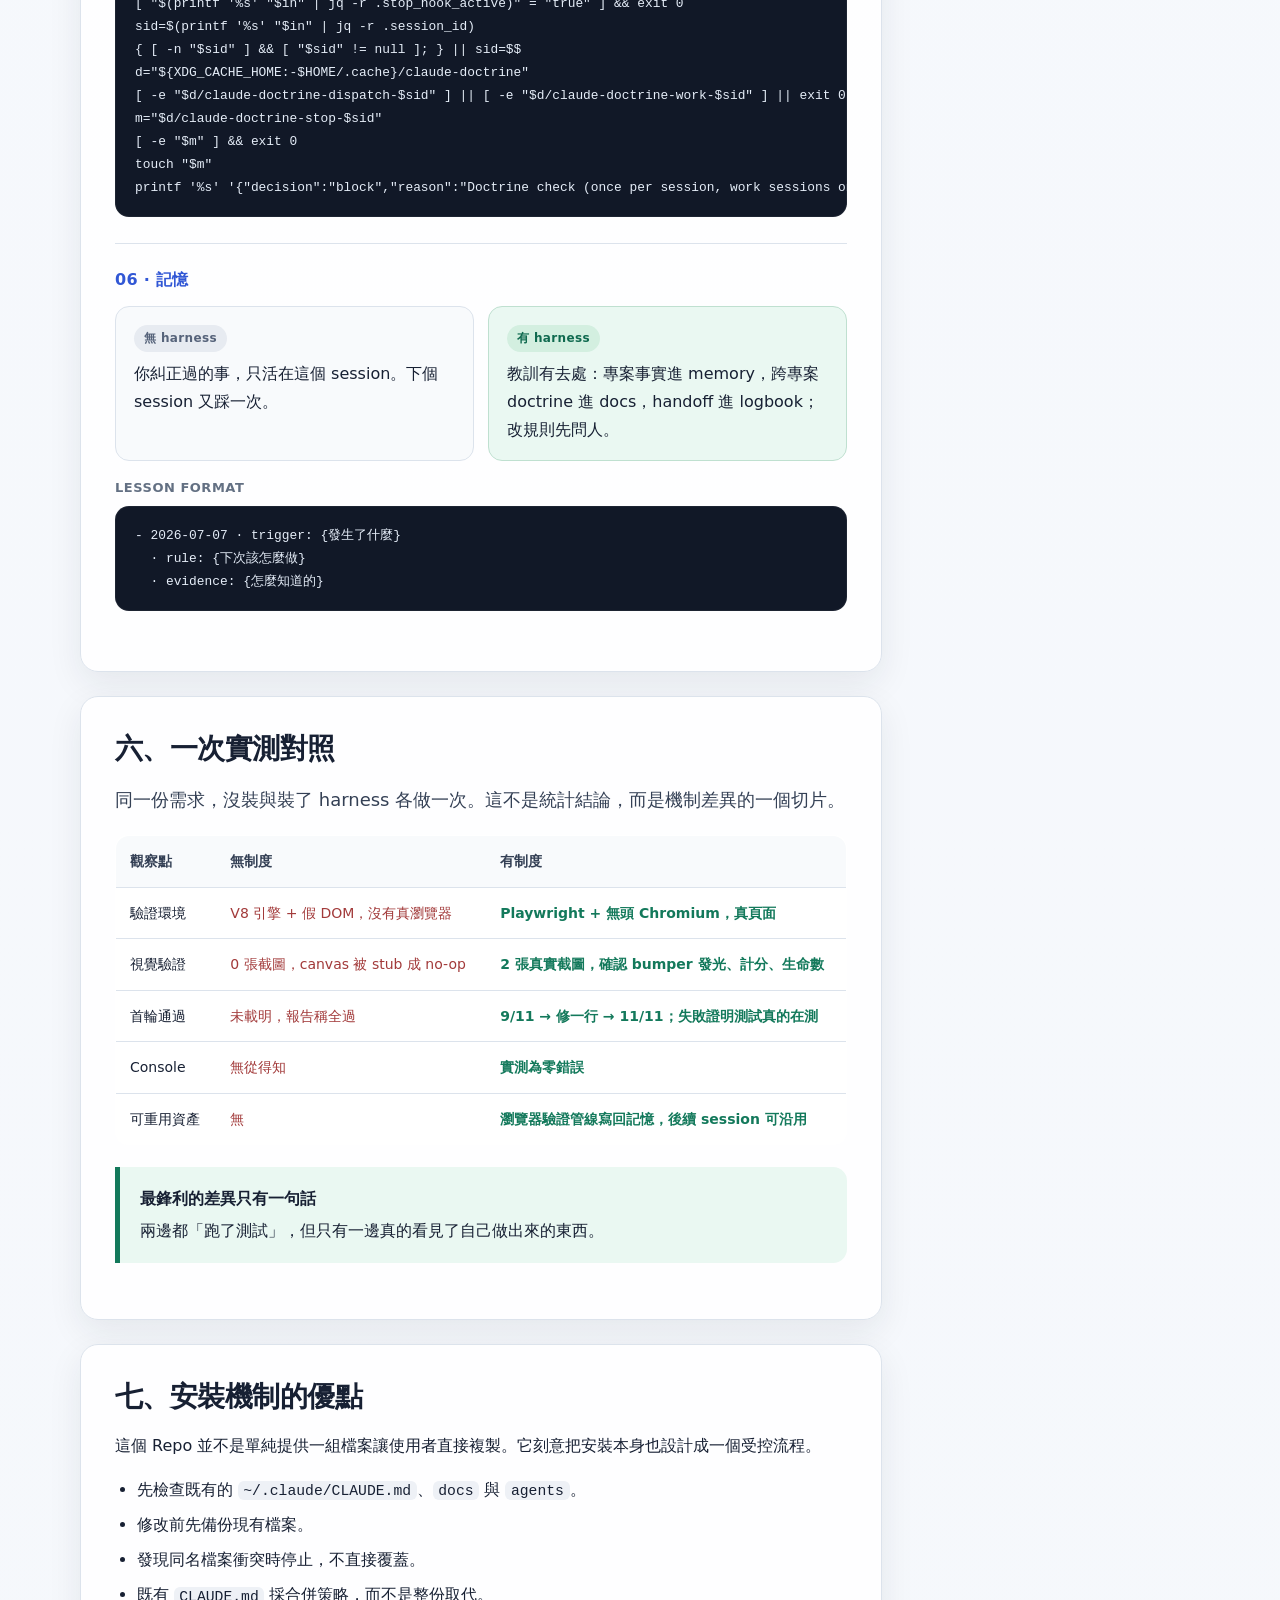
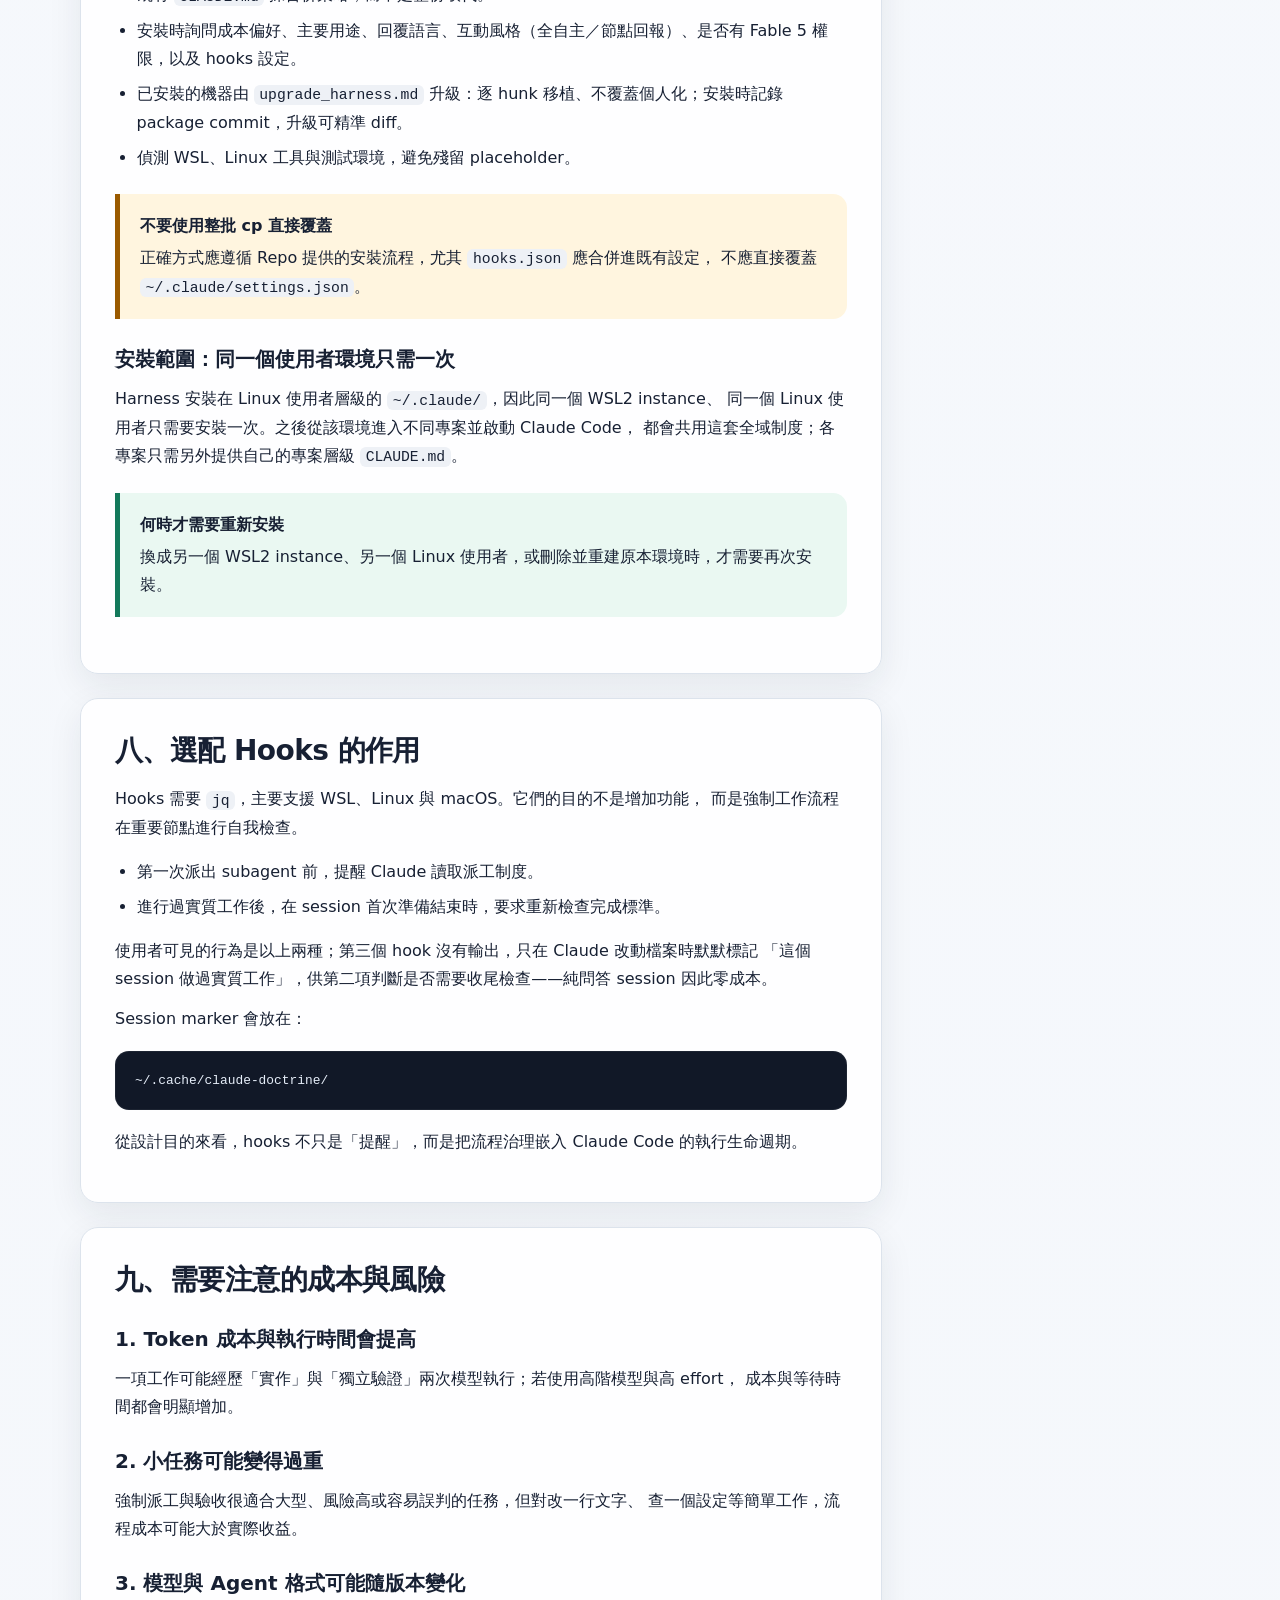
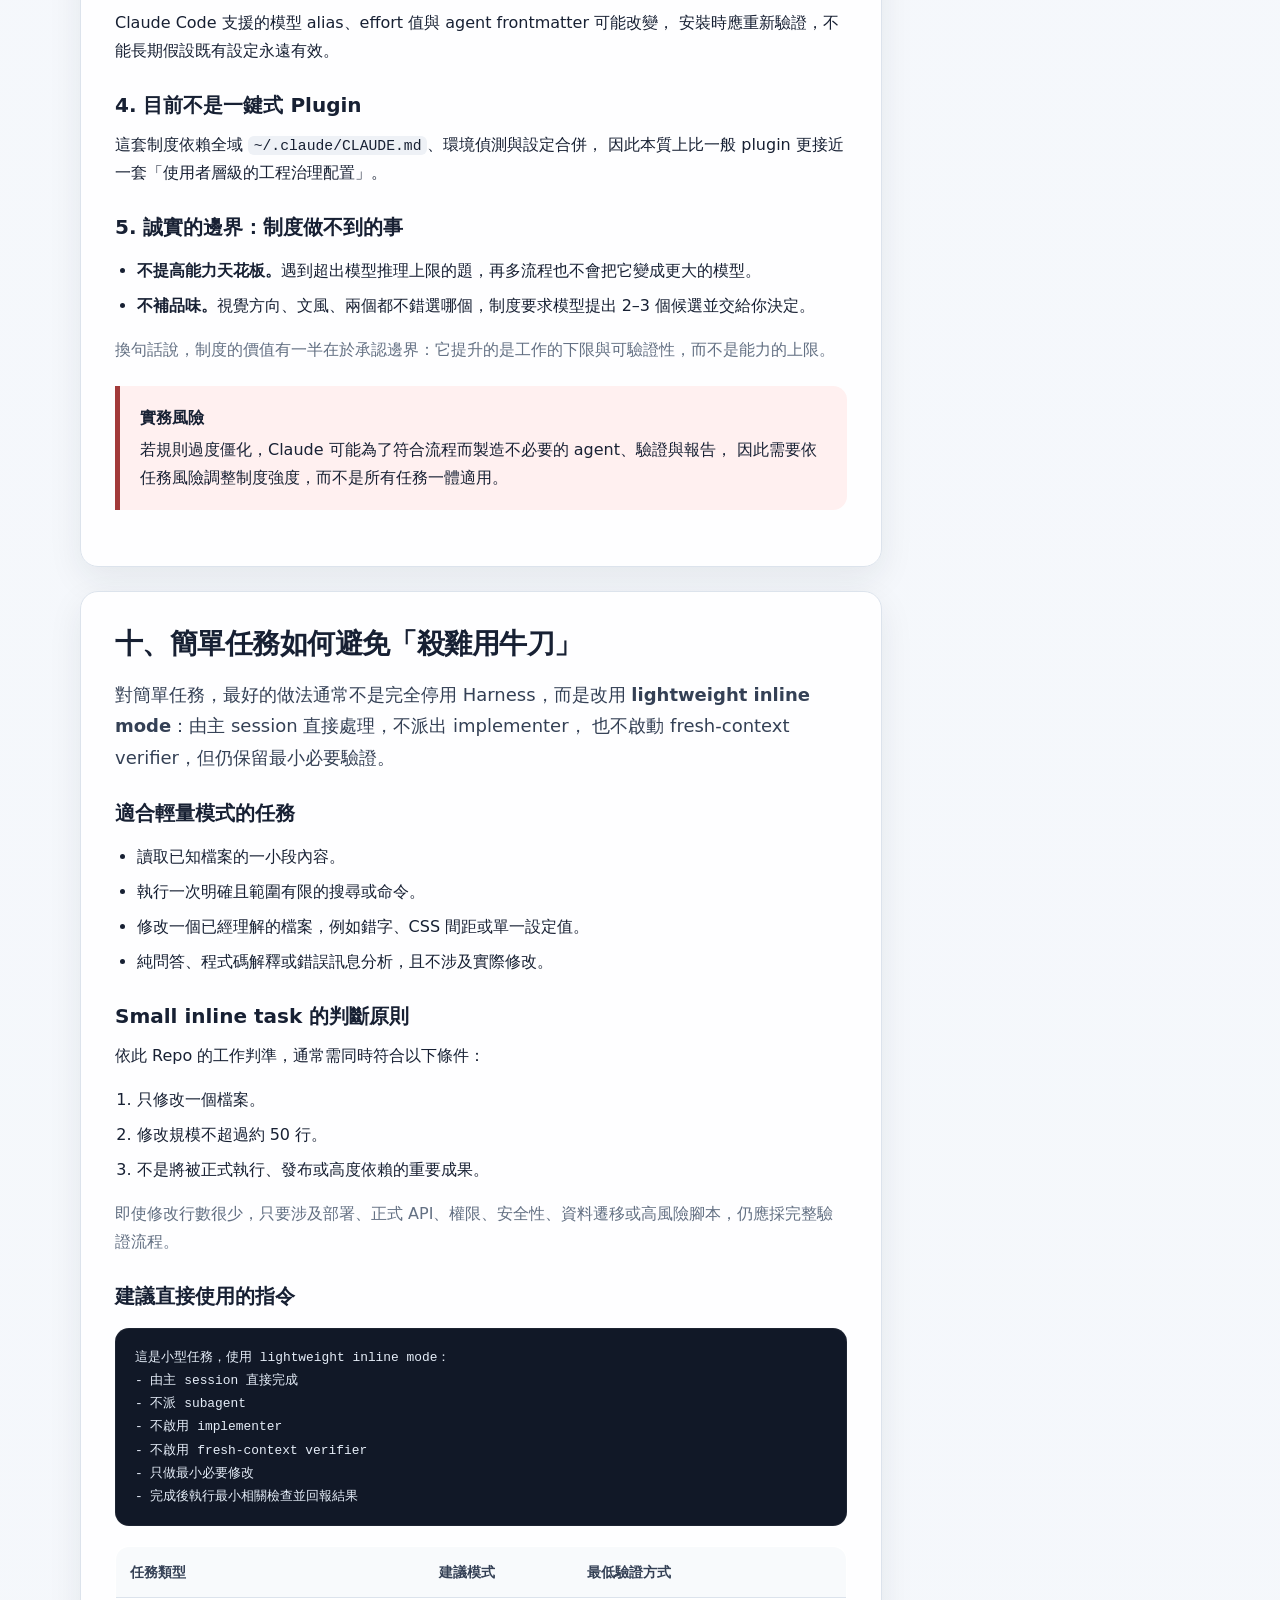
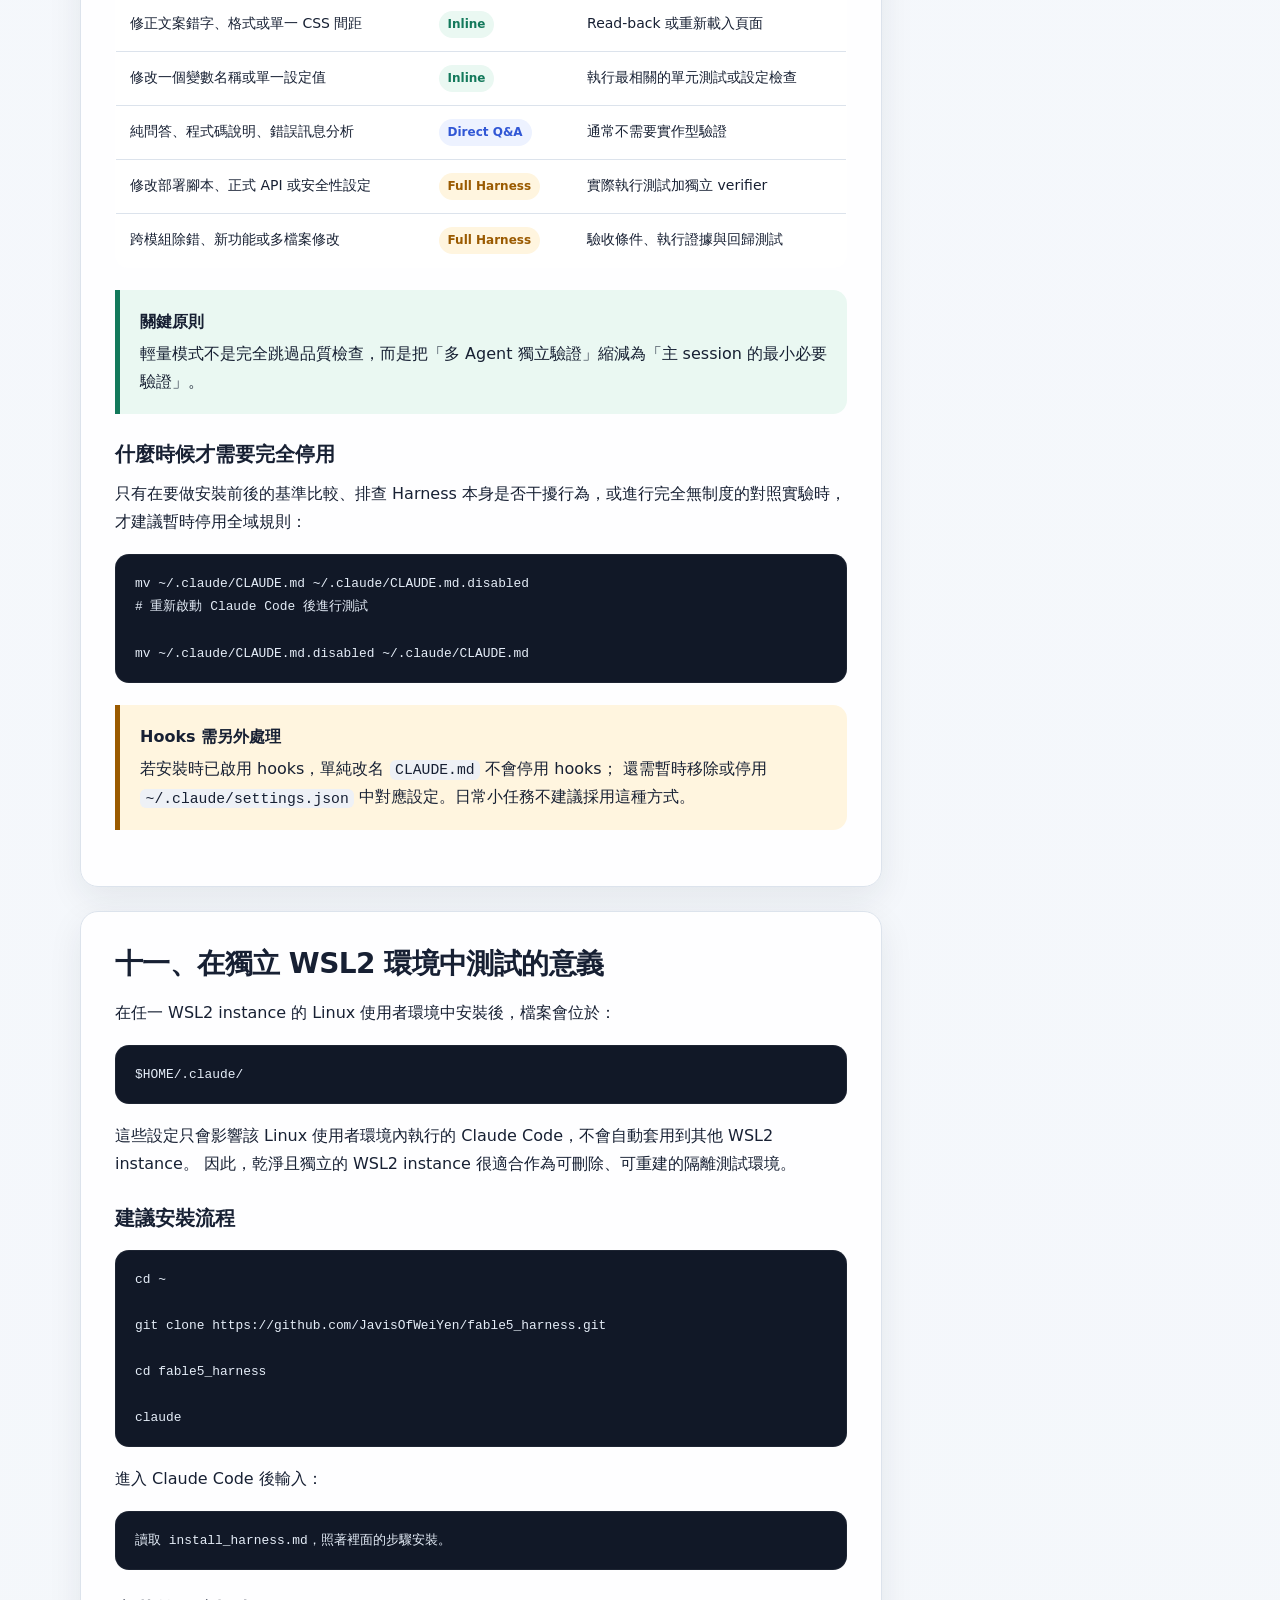
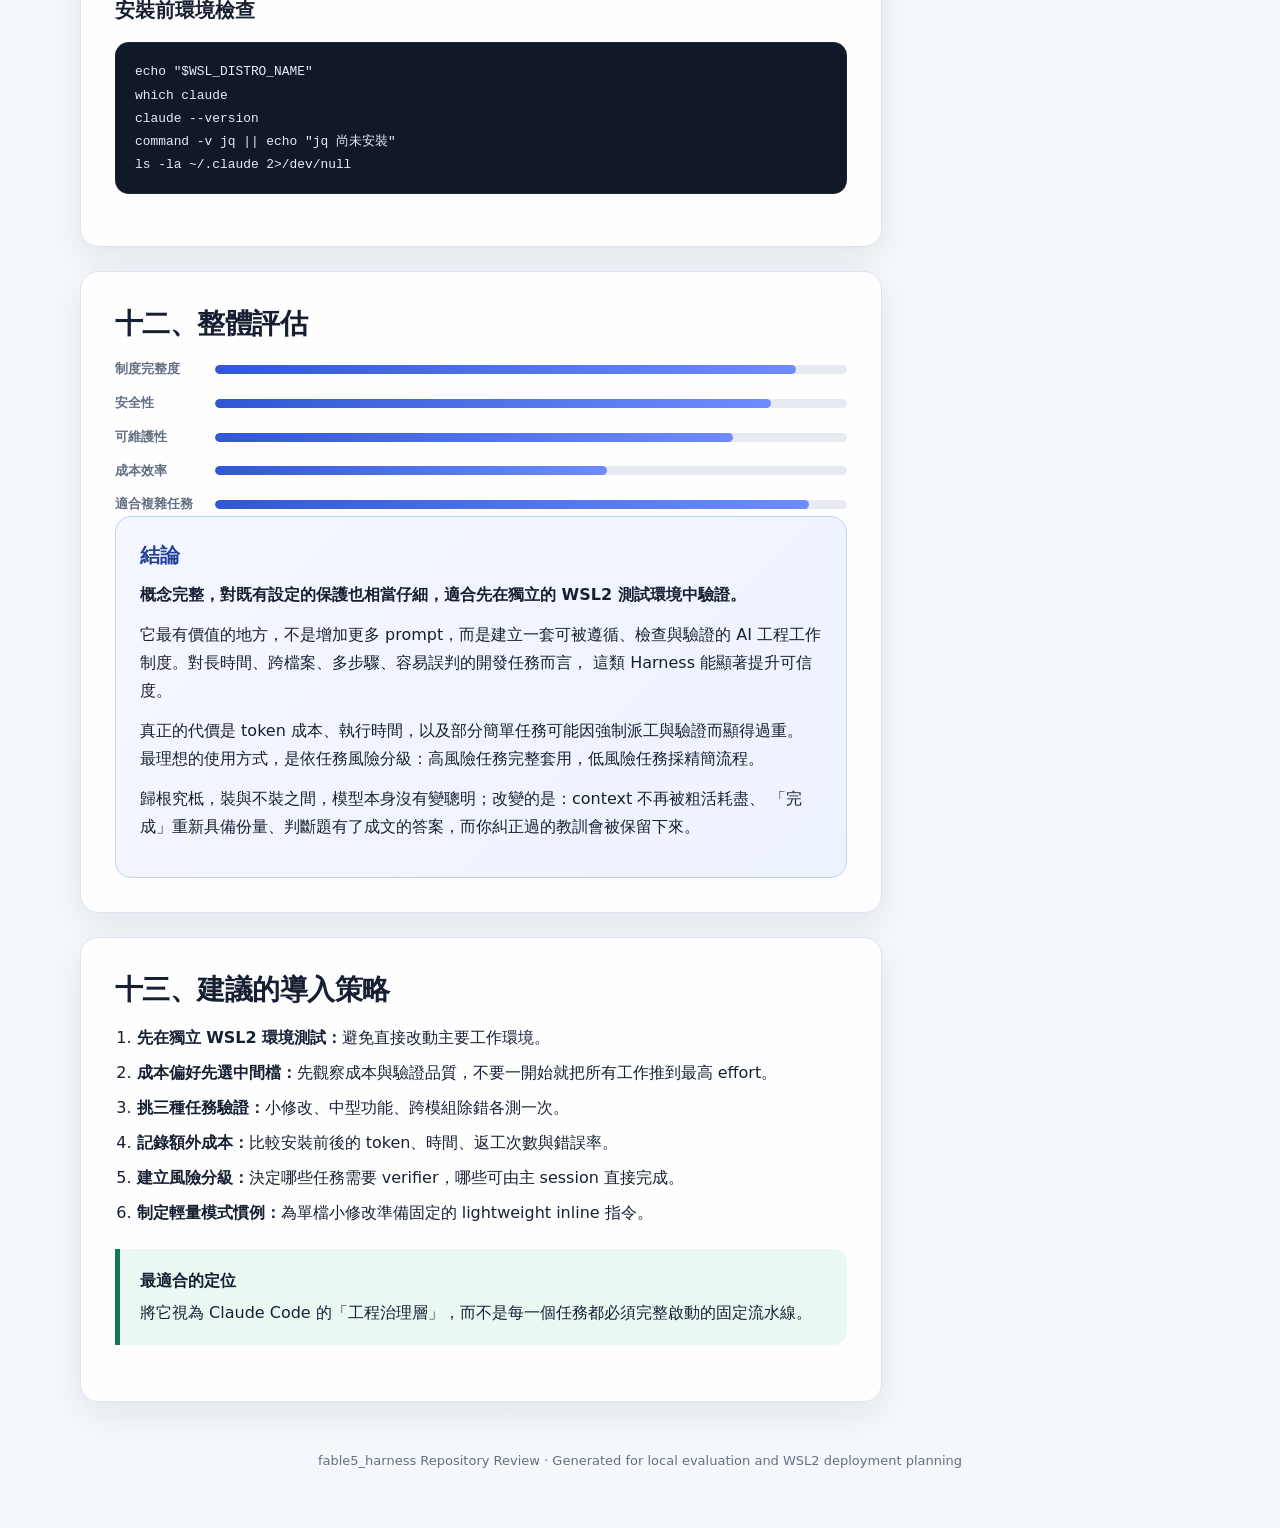
==== commit 0e62832a: "Surface the recent doctrine mechanisms in the user-facing docs README's post-install section gains a" ====
--- a/index.html
+++ b/index.html
@@ -681,6 +681,14 @@
             <strong>「完成」的定義更嚴格</strong>
             每一項驗收條件都需要對應的執行證據；重要工作還應接受獨立驗證，並檢查至少一項最可能發生的回歸問題。
           </div>
+
+          <h3>幾條值得知道的具體規則</h3>
+          <ul>
+            <li><strong>長工作會出聲：</strong>預期超過幾分鐘的步驟，動手前先一行說明在做什麼、大約多久、Esc 可中斷；階段切換回報一行，等待 API 重試也會明說，不會沉默等待。</li>
+            <li><strong>互動風格可選：</strong>安裝時選「全自主」（預設，可逆步驟直接做）或「節點回報」（多分鐘工作先給 ≤5 行計畫等 OK、階段間一行回報、回覆結論先行）；兩種風格下失敗與風險都完整報告。</li>
+            <li><strong>批量編輯有門檻：</strong>主對話 inline 編輯超過 2 個檔案（或約 40 行 diff）就必須把逐字 hunks 交給 implementer 執行——「已經知道確切內容」正是該委派的訊號，不是豁免理由。</li>
+            <li><strong>多項查找要逐項證據：</strong>查 N 個變數／事實時，每一項都要附 file:line 與該行原文引用、沒查到的分開列——猜的引不出原文，當場露餡。</li>
+          </ul>
         </section>
 
         <section class="panel" id="causes">
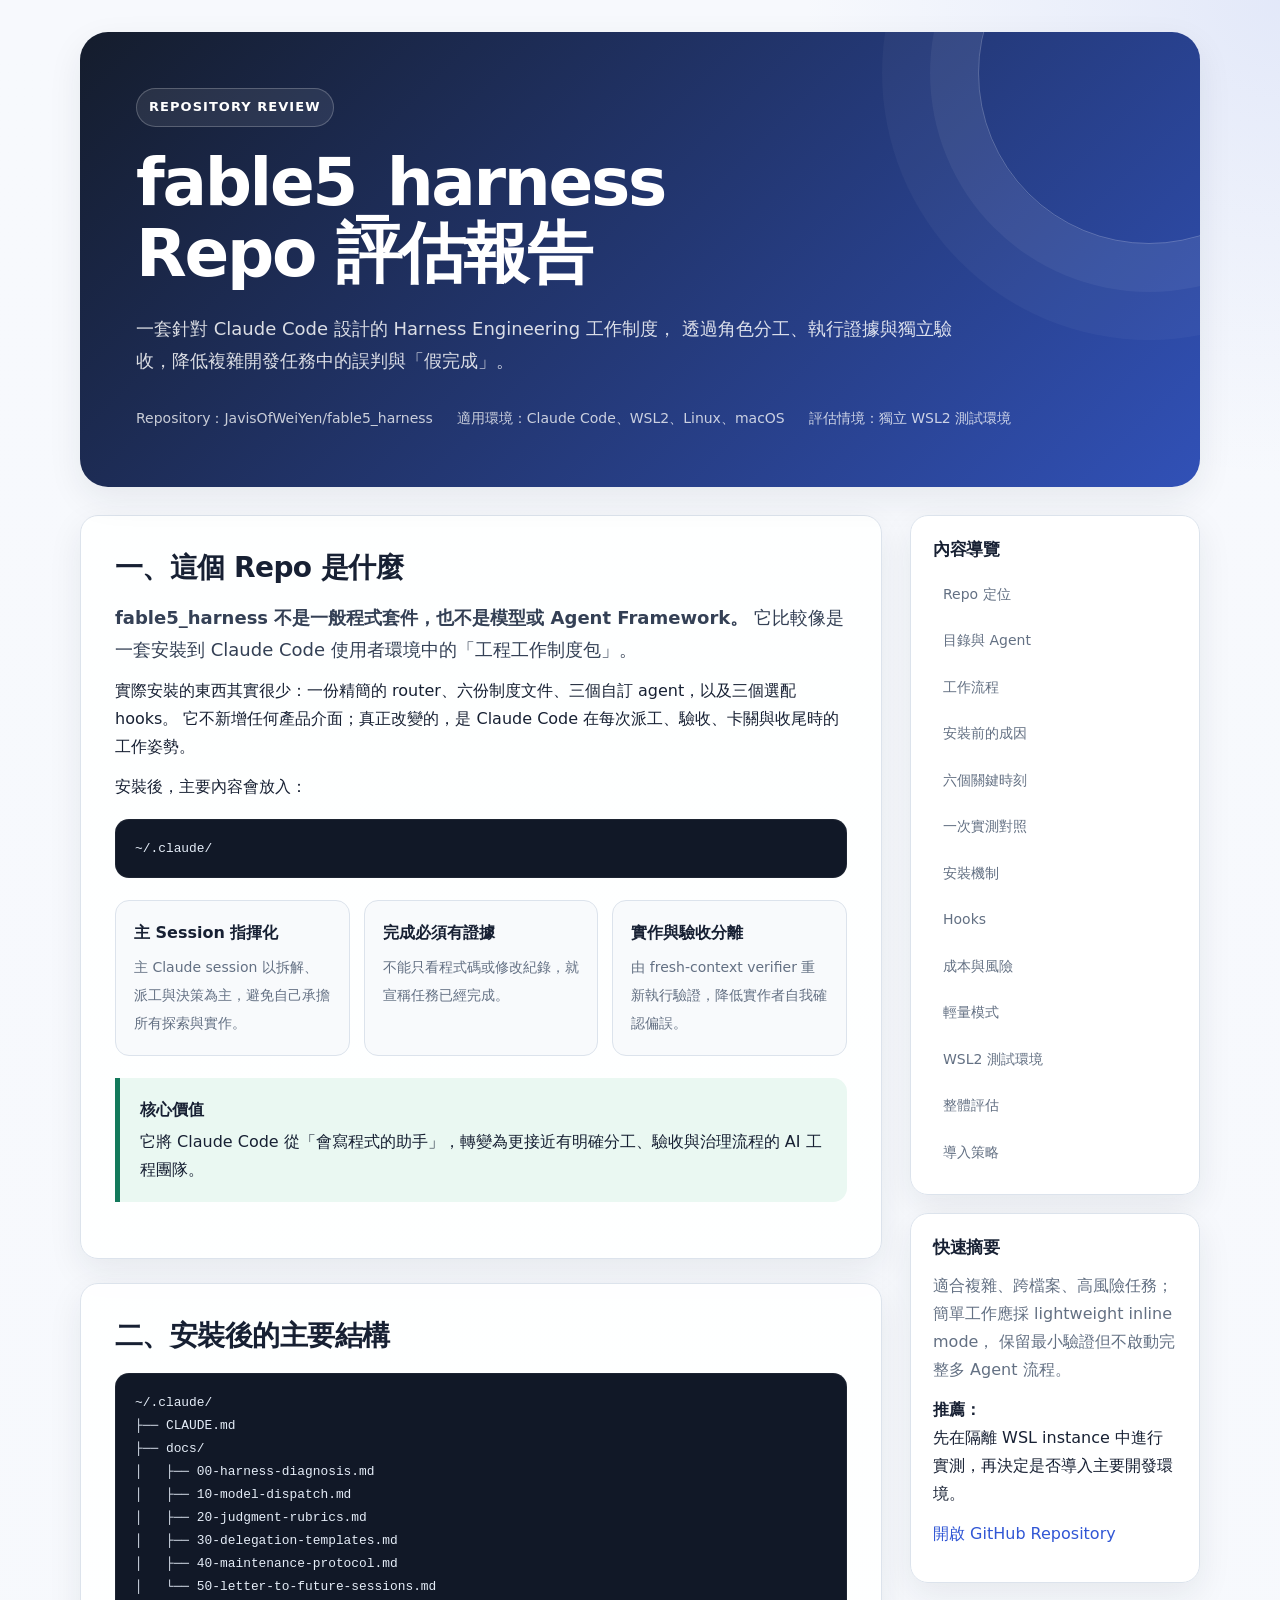
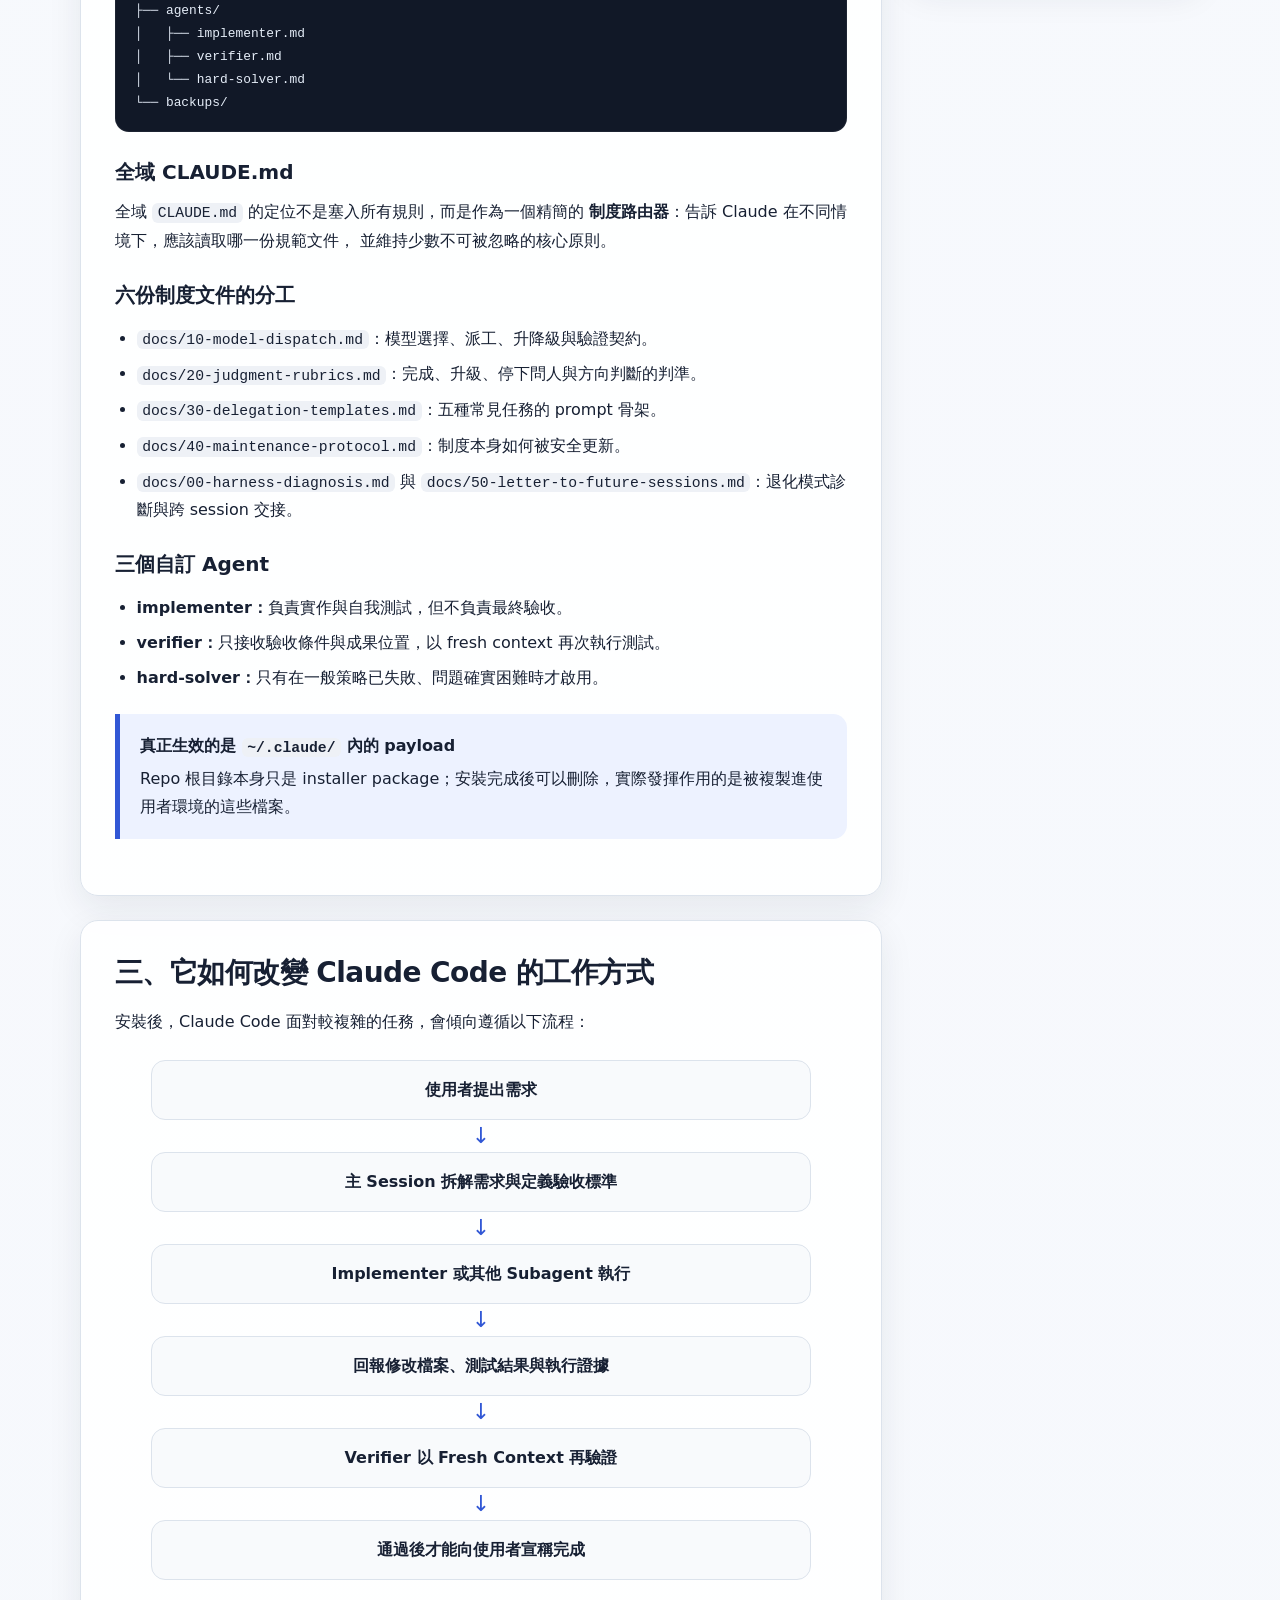
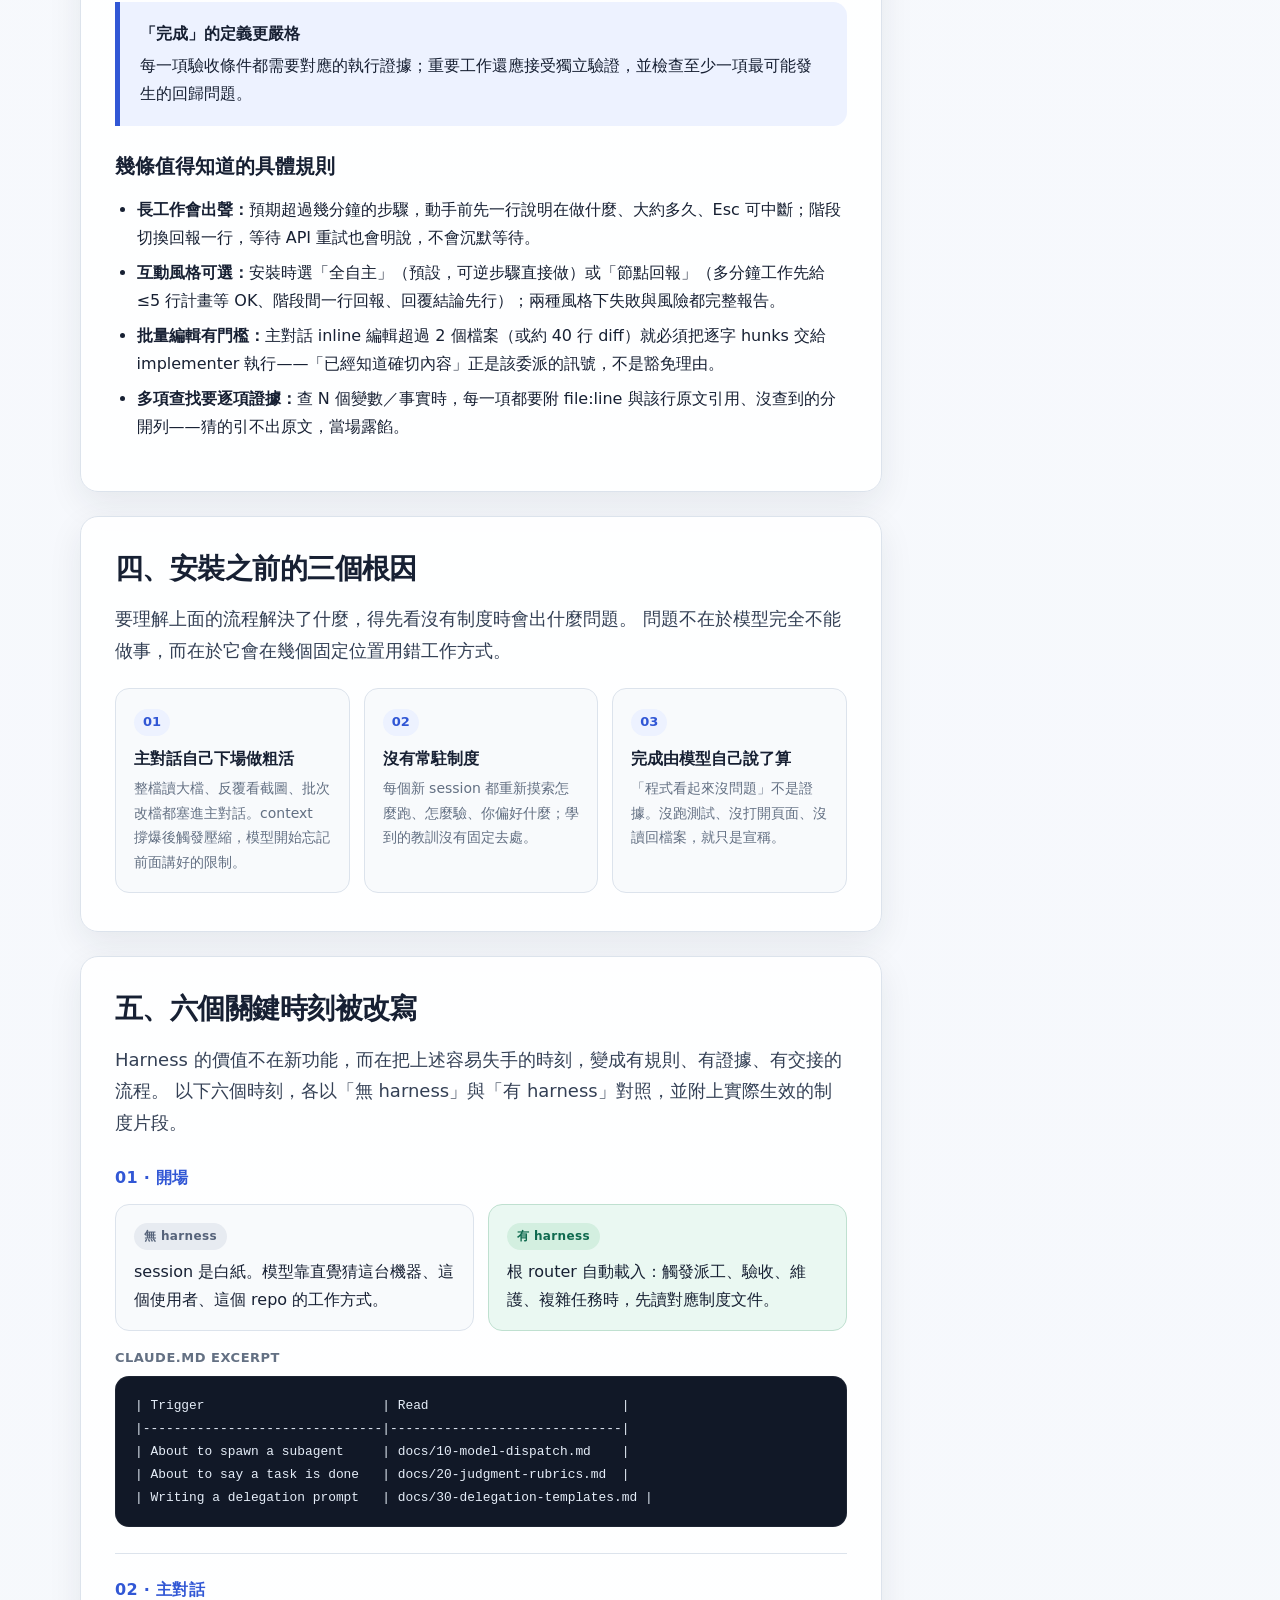
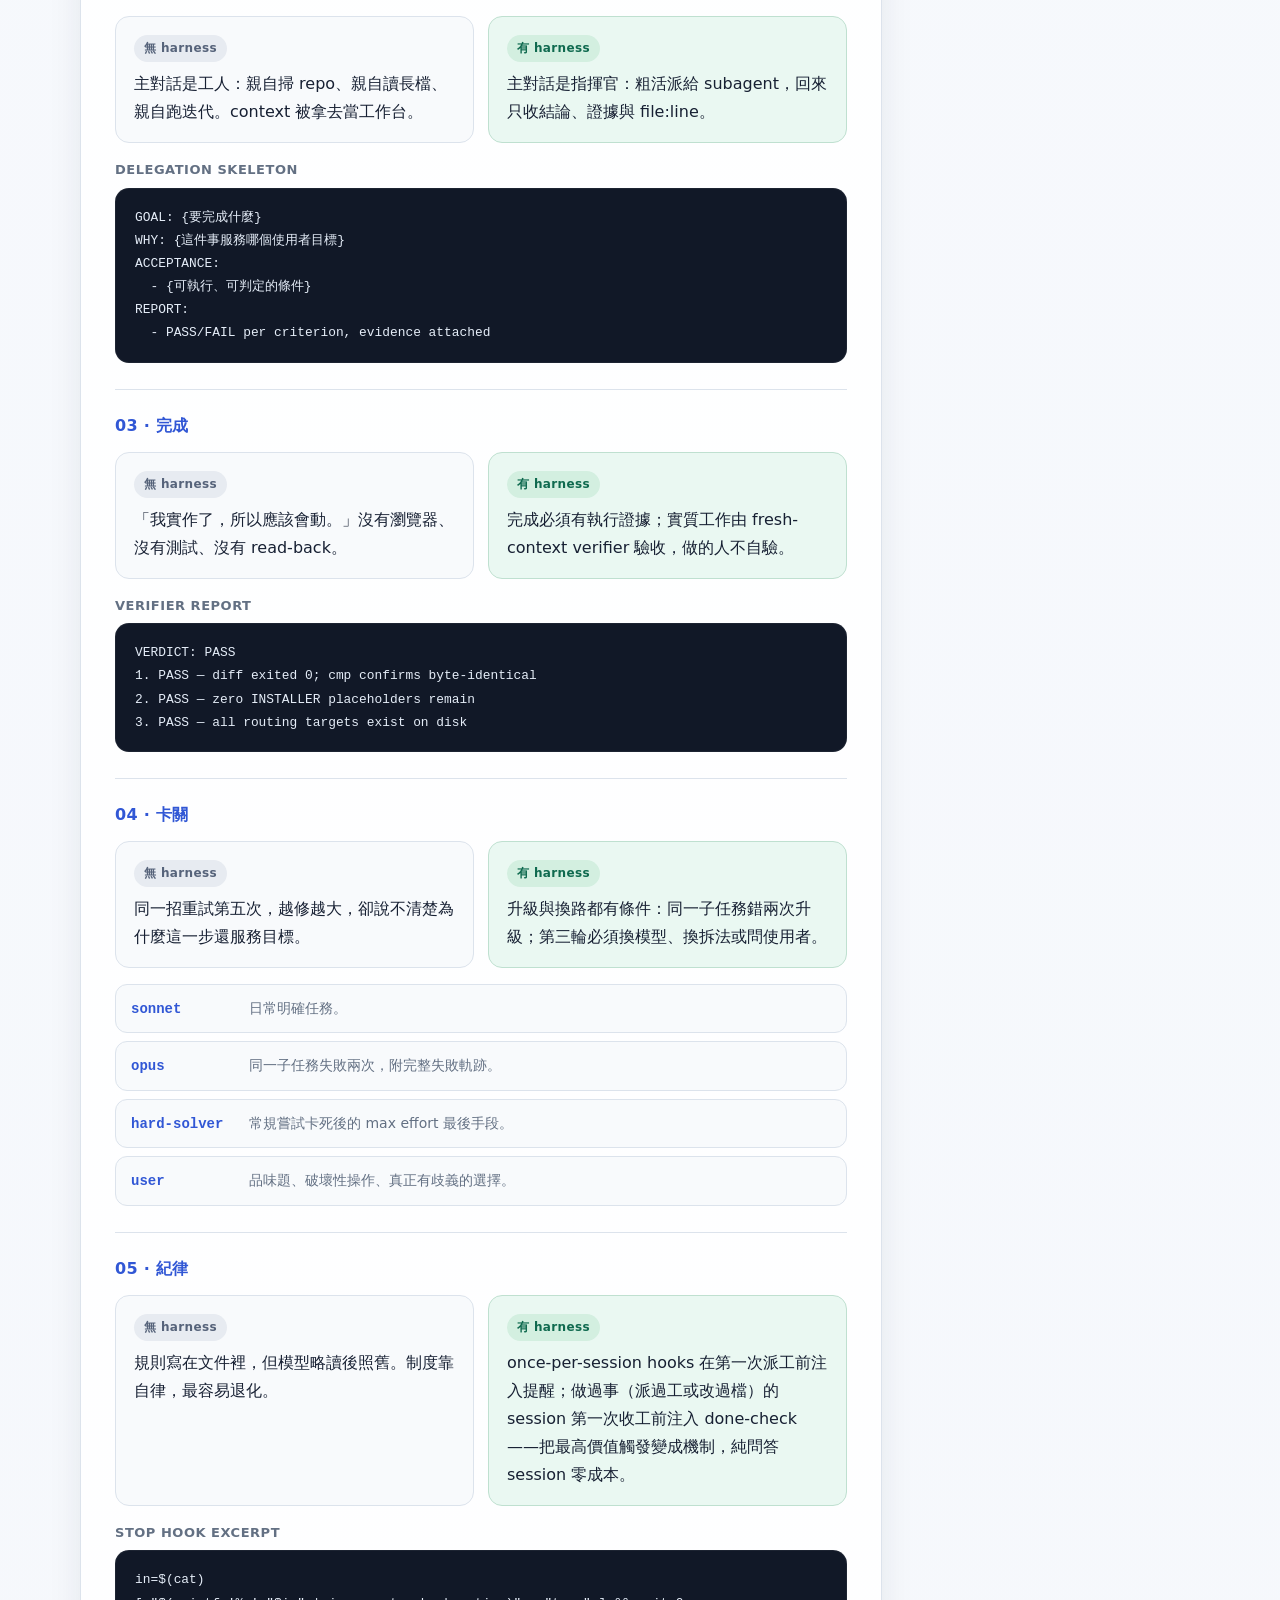
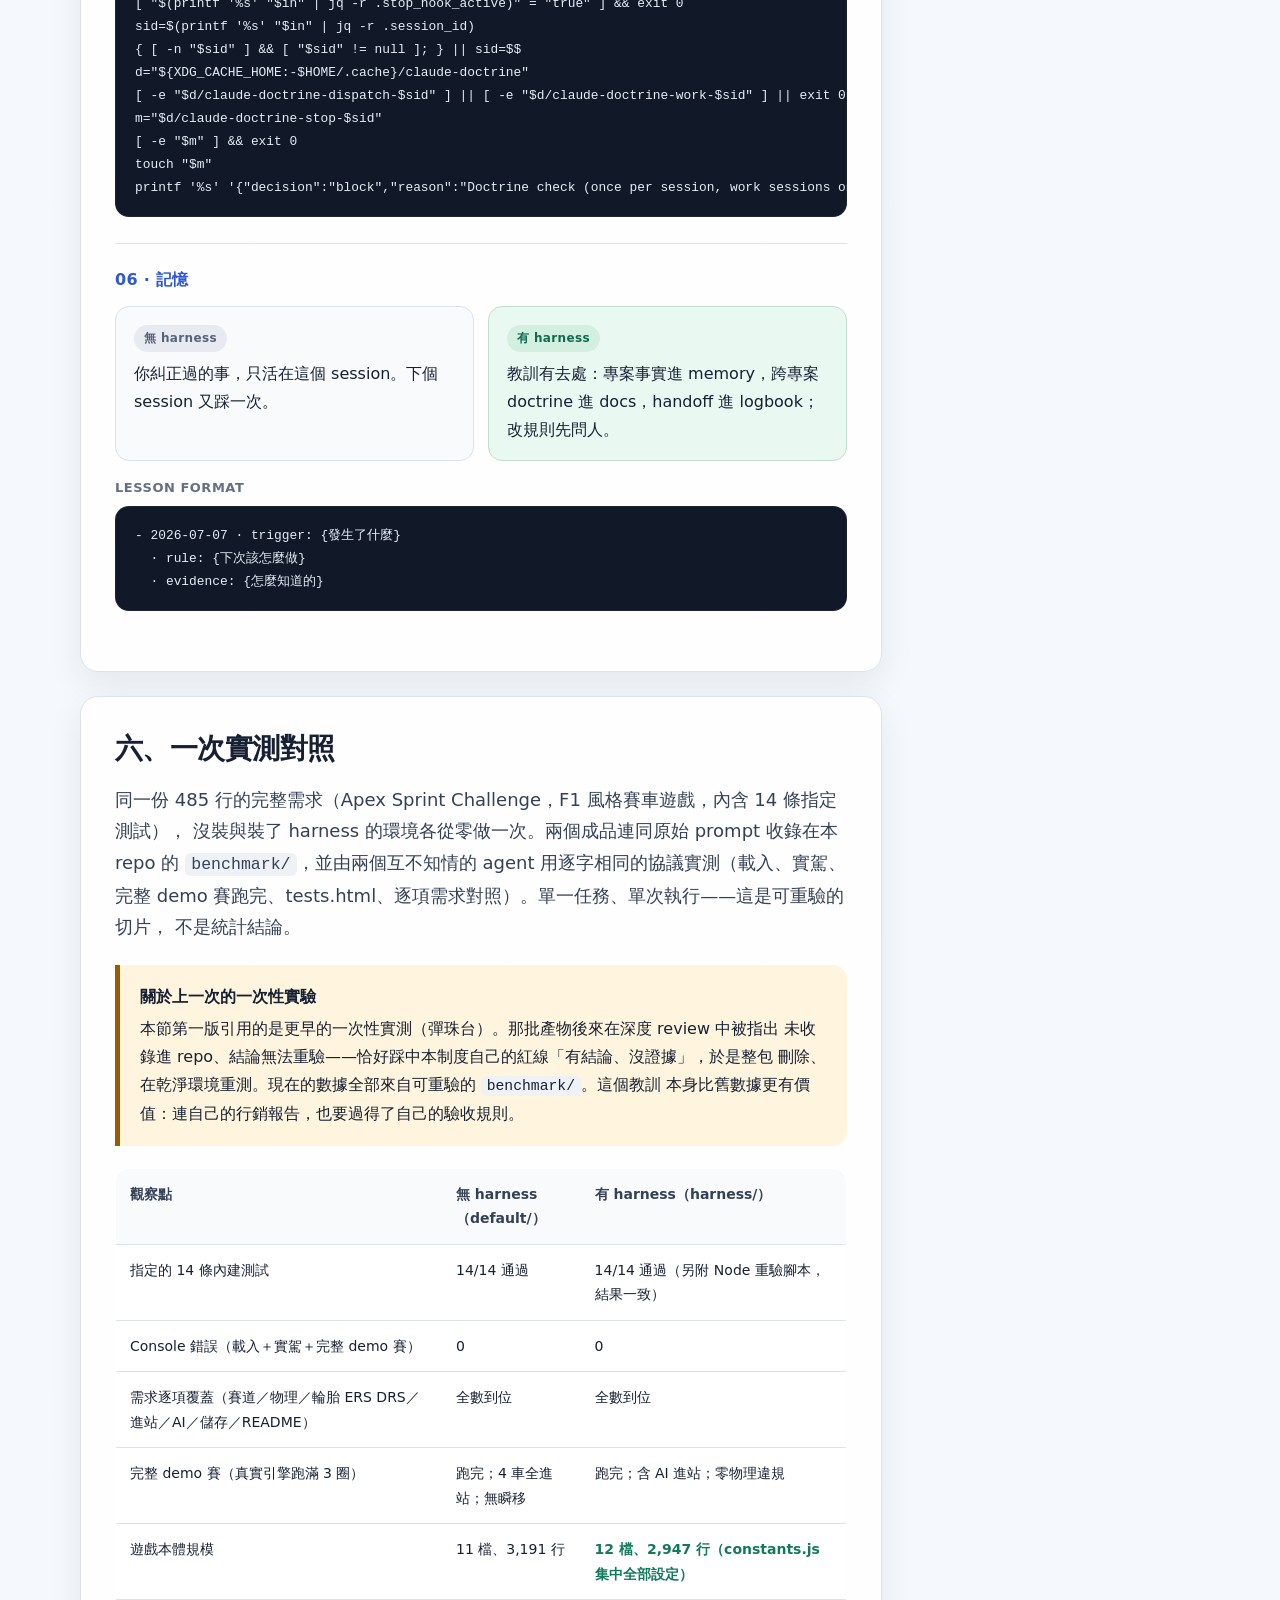
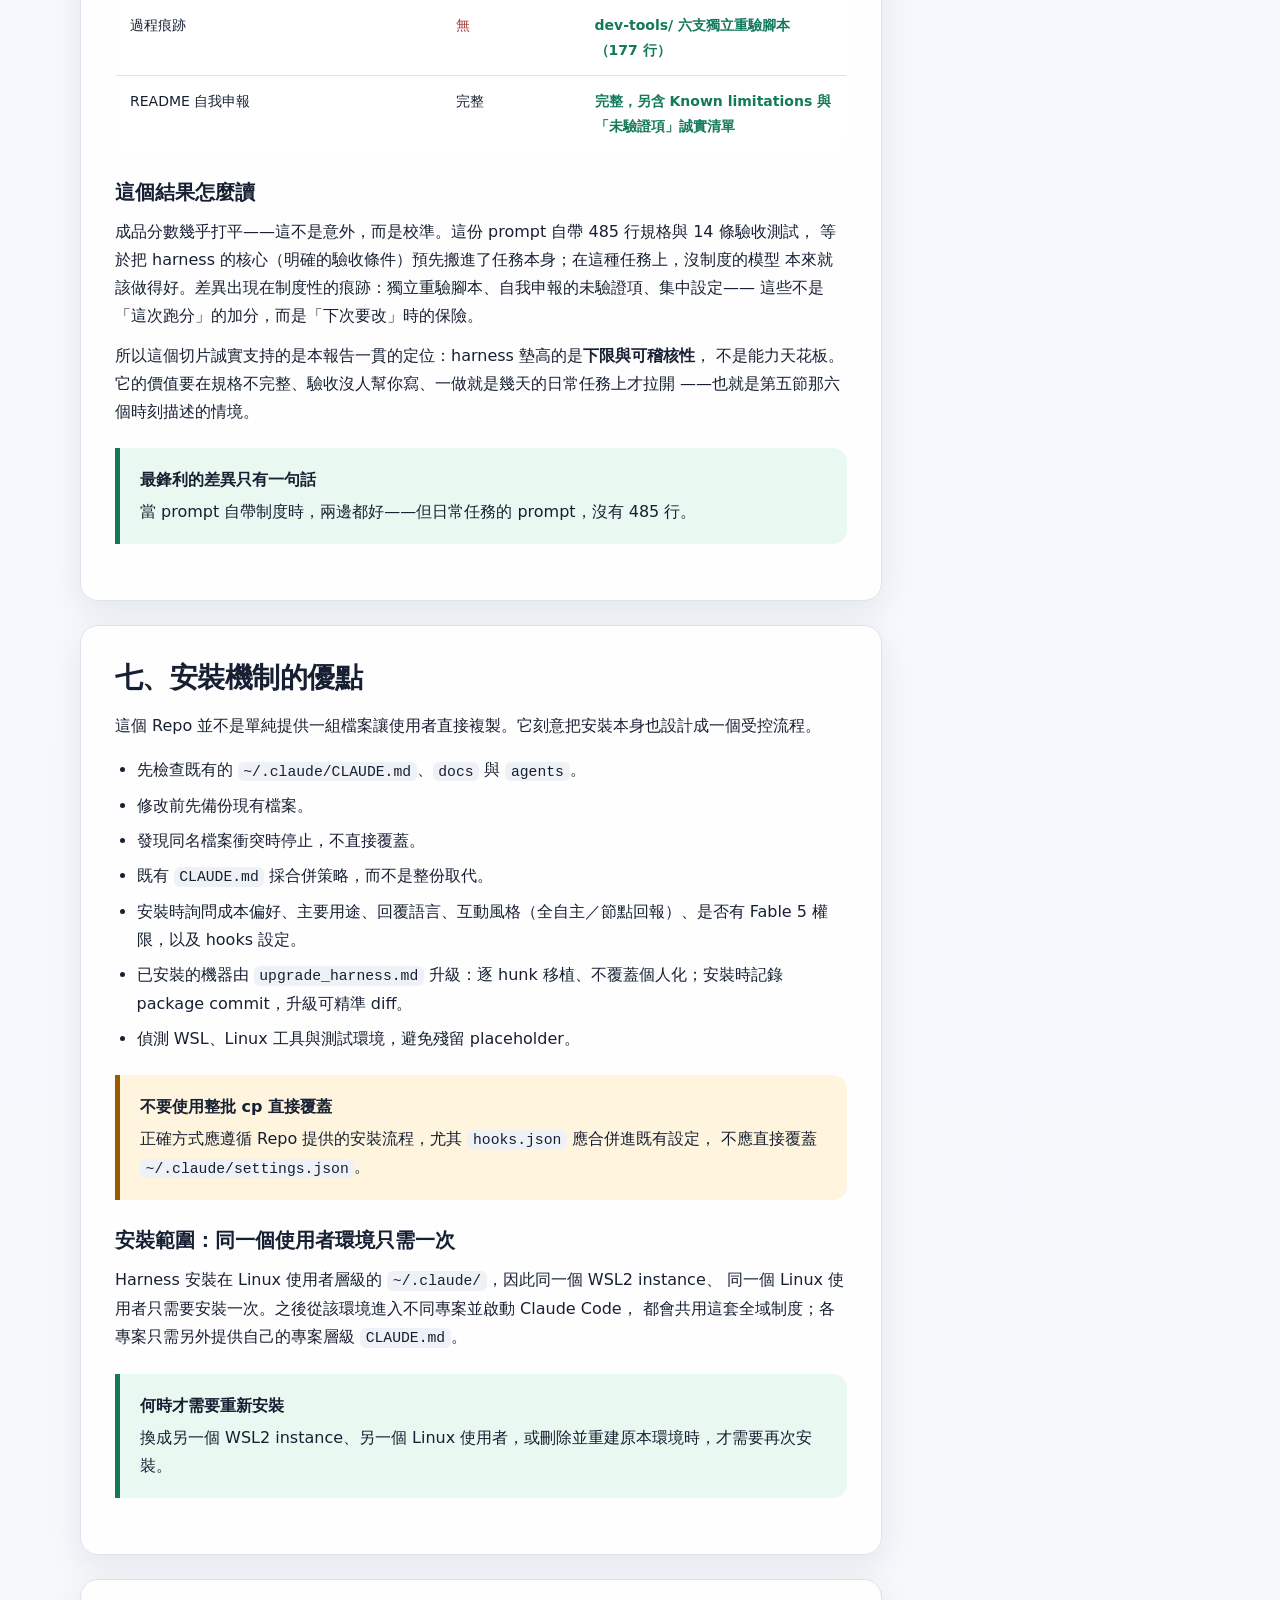
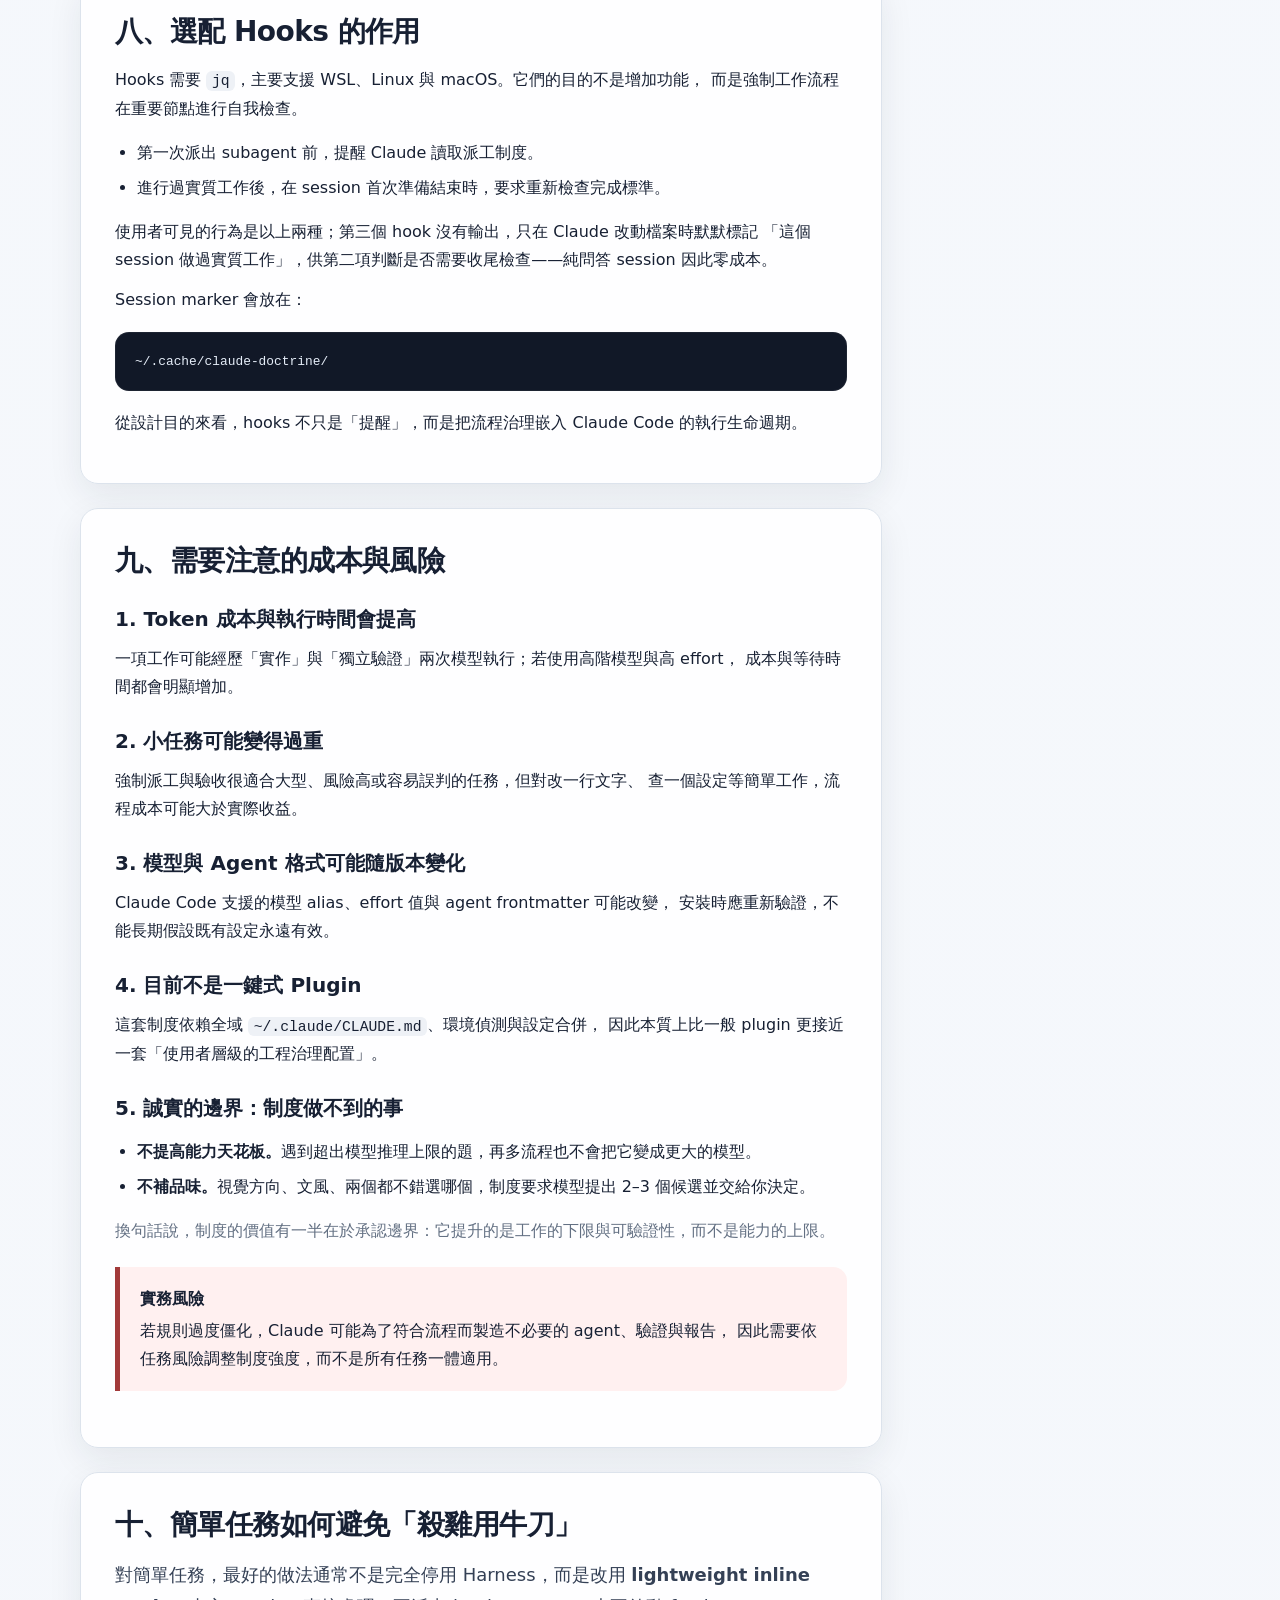
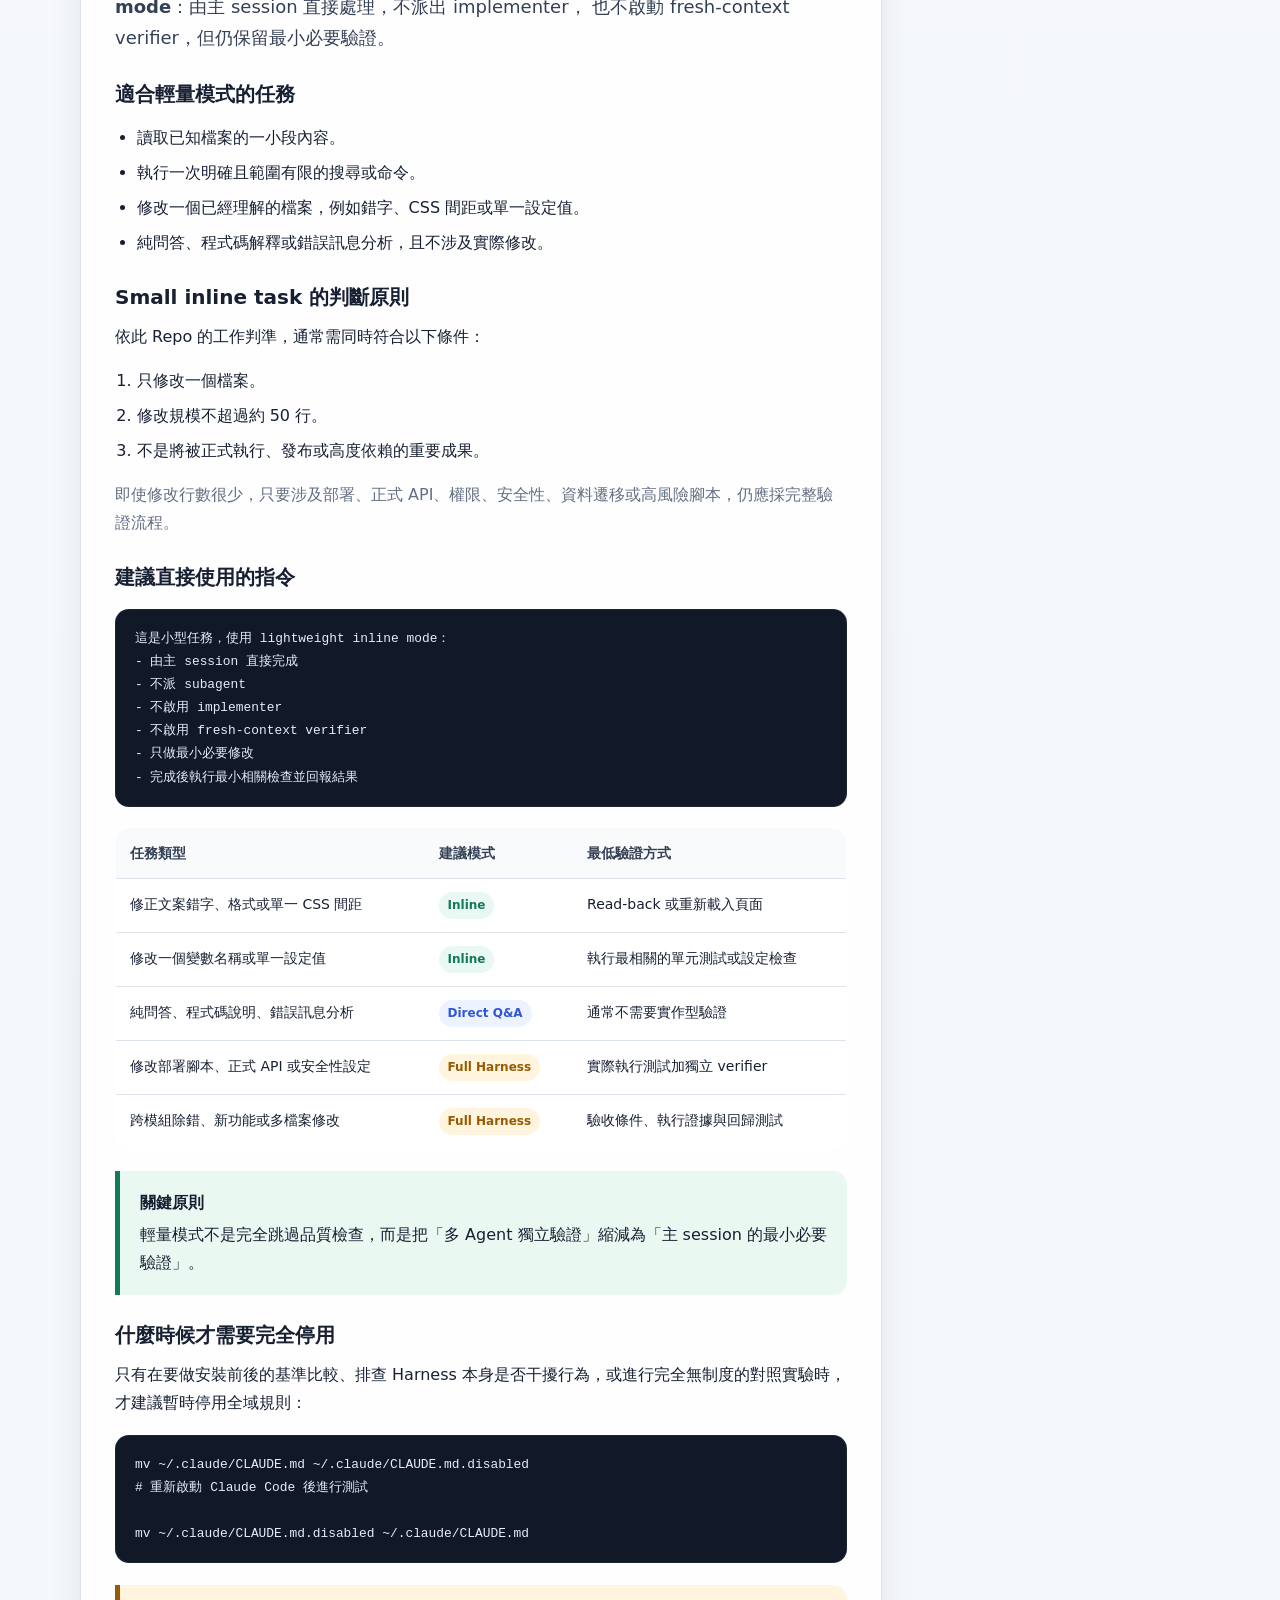
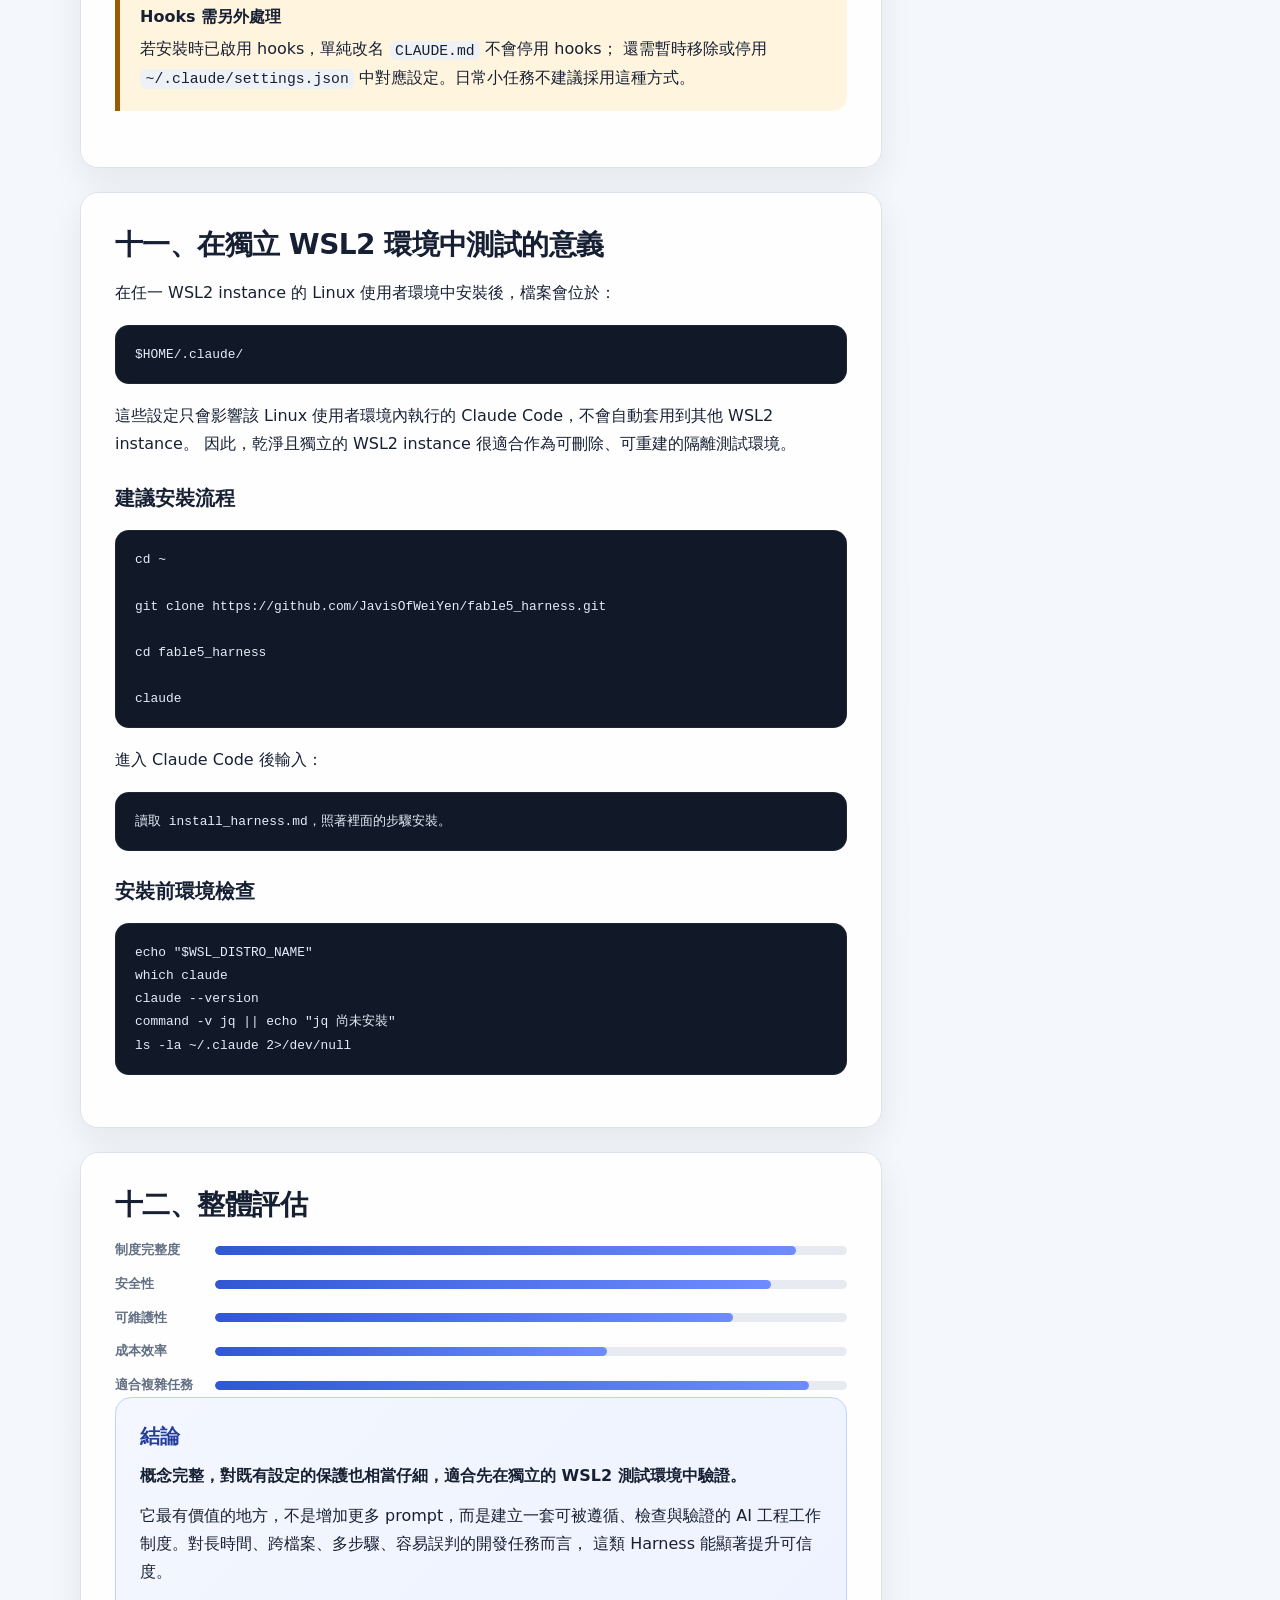
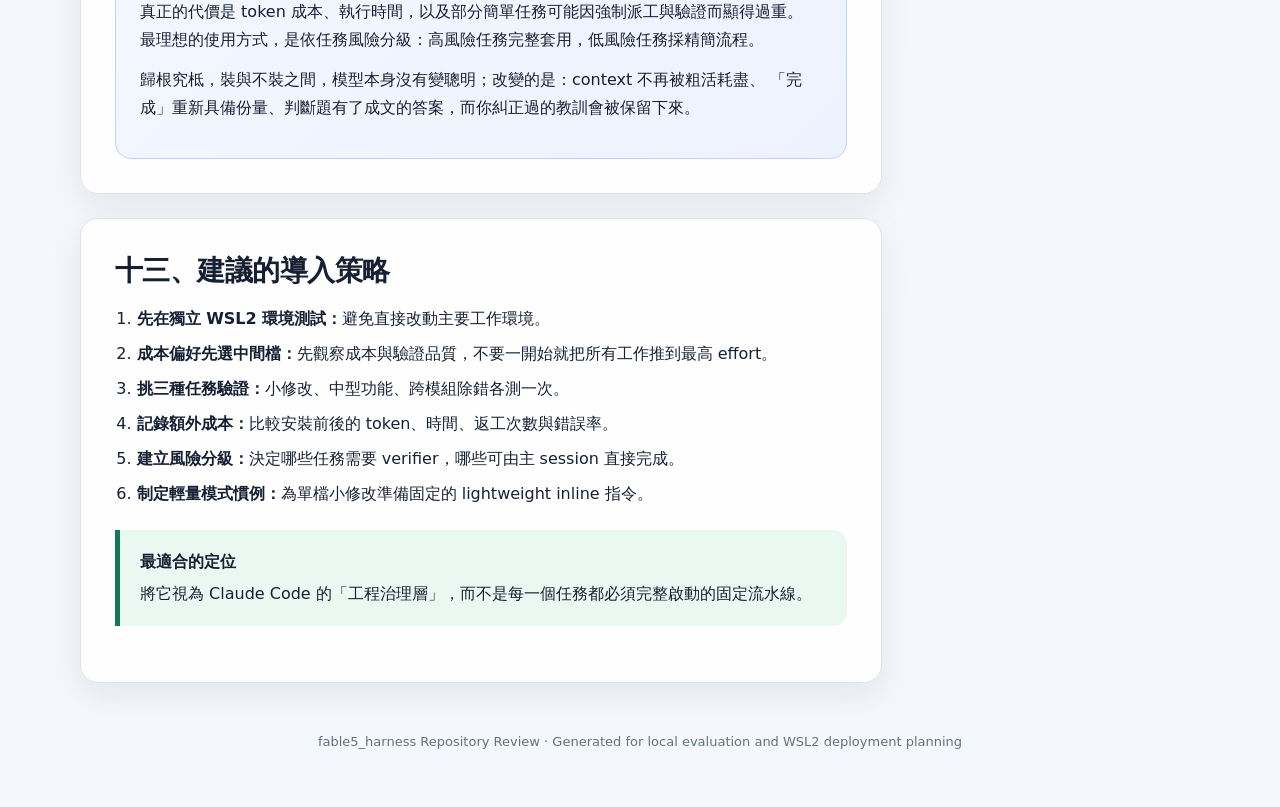
==== commit 8ab552c4: "Land the reproducible A/B benchmark; rewrite section 六 from its results benchmark/ carries the share" ====
--- a/index.html
+++ b/index.html
@@ -300,6 +300,7 @@
       border-bottom: 1px solid var(--border);
       text-align: left;
       vertical-align: top;
+      overflow-wrap: anywhere;
     }
 
     .decision-table th {
@@ -860,47 +861,52 @@
         <section class="panel" id="evidence">
           <h2>六、一次實測對照</h2>
           <p class="lead">
-            同一份需求，沒裝與裝了 harness 各做一次。這不是統計結論，而是機制差異的一個切片。
-          </p>
+            同一份 485 行的完整需求（Apex Sprint Challenge，F1 風格賽車遊戲，內含 14 條指定測試），
+            沒裝與裝了 harness 的環境各從零做一次。兩個成品連同原始 prompt 收錄在本 repo 的
+            <code>benchmark/</code>，並由兩個互不知情的 agent 用逐字相同的協議實測（載入、實駕、
+            完整 demo 賽跑完、tests.html、逐項需求對照）。單一任務、單次執行——這是可重驗的切片，
+            不是統計結論。
+          </p>
+
+          <div class="callout warning">
+            <strong>關於上一次的一次性實驗</strong>
+            本節第一版引用的是更早的一次性實測（彈珠台）。那批產物後來在深度 review 中被指出
+            未收錄進 repo、結論無法重驗——恰好踩中本制度自己的紅線「有結論、沒證據」，於是整包
+            刪除、在乾淨環境重測。現在的數據全部來自可重驗的 <code>benchmark/</code>。這個教訓
+            本身比舊數據更有價值：連自己的行銷報告，也要過得了自己的驗收規則。
+          </div>
+
           <table class="decision-table">
             <thead>
-              <tr>
-                <th>觀察點</th>
-                <th>無制度</th>
-                <th>有制度</th>
-              </tr>
+              <tr><th>觀察點</th><th>無 harness（default/）</th><th>有 harness（harness/）</th></tr>
             </thead>
             <tbody>
-              <tr>
-                <td>驗證環境</td>
-                <td class="bad">V8 引擎 + 假 DOM，沒有真瀏覽器</td>
-                <td class="good">Playwright + 無頭 Chromium，真頁面</td>
-              </tr>
-              <tr>
-                <td>視覺驗證</td>
-                <td class="bad">0 張截圖，canvas 被 stub 成 no-op</td>
-                <td class="good">2 張真實截圖，確認 bumper 發光、計分、生命數</td>
-              </tr>
-              <tr>
-                <td>首輪通過</td>
-                <td class="bad">未載明，報告稱全過</td>
-                <td class="good">9/11 → 修一行 → 11/11；失敗證明測試真的在測</td>
-              </tr>
-              <tr>
-                <td>Console</td>
-                <td class="bad">無從得知</td>
-                <td class="good">實測為零錯誤</td>
-              </tr>
-              <tr>
-                <td>可重用資產</td>
-                <td class="bad">無</td>
-                <td class="good">瀏覽器驗證管線寫回記憶，後續 session 可沿用</td>
-              </tr>
+              <tr><td>指定的 14 條內建測試</td><td>14/14 通過</td><td>14/14 通過（另附 Node 重驗腳本，結果一致）</td></tr>
+              <tr><td>Console 錯誤（載入＋實駕＋完整 demo 賽）</td><td>0</td><td>0</td></tr>
+              <tr><td>需求逐項覆蓋（賽道／物理／輪胎 ERS DRS／進站／AI／儲存／README）</td><td>全數到位</td><td>全數到位</td></tr>
+              <tr><td>完整 demo 賽（真實引擎跑滿 3 圈）</td><td>跑完；4 車全進站；無瞬移</td><td>跑完；含 AI 進站；零物理違規</td></tr>
+              <tr><td>遊戲本體規模</td><td>11 檔、3,191 行</td><td class="good">12 檔、2,947 行（constants.js 集中全部設定）</td></tr>
+              <tr><td>過程痕跡</td><td class="bad">無</td><td class="good">dev-tools/ 六支獨立重驗腳本（177 行）</td></tr>
+              <tr><td>README 自我申報</td><td>完整</td><td class="good">完整，另含 Known limitations 與「未驗證項」誠實清單</td></tr>
             </tbody>
           </table>
+
+          <h3>這個結果怎麼讀</h3>
+          <p>
+            成品分數幾乎打平——這不是意外，而是校準。這份 prompt 自帶 485 行規格與 14 條驗收測試，
+            等於把 harness 的核心（明確的驗收條件）預先搬進了任務本身；在這種任務上，沒制度的模型
+            本來就該做得好。差異出現在制度性的痕跡：獨立重驗腳本、自我申報的未驗證項、集中設定——
+            這些不是「這次跑分」的加分，而是「下次要改」時的保險。
+          </p>
+          <p>
+            所以這個切片誠實支持的是本報告一貫的定位：harness 墊高的是<strong>下限與可稽核性</strong>，
+            不是能力天花板。它的價值要在規格不完整、驗收沒人幫你寫、一做就是幾天的日常任務上才拉開
+            ——也就是第五節那六個時刻描述的情境。
+          </p>
+
           <div class="callout success">
             <strong>最鋒利的差異只有一句話</strong>
-            兩邊都「跑了測試」，但只有一邊真的看見了自己做出來的東西。
+            當 prompt 自帶制度時，兩邊都好——但日常任務的 prompt，沒有 485 行。
           </div>
         </section>
 
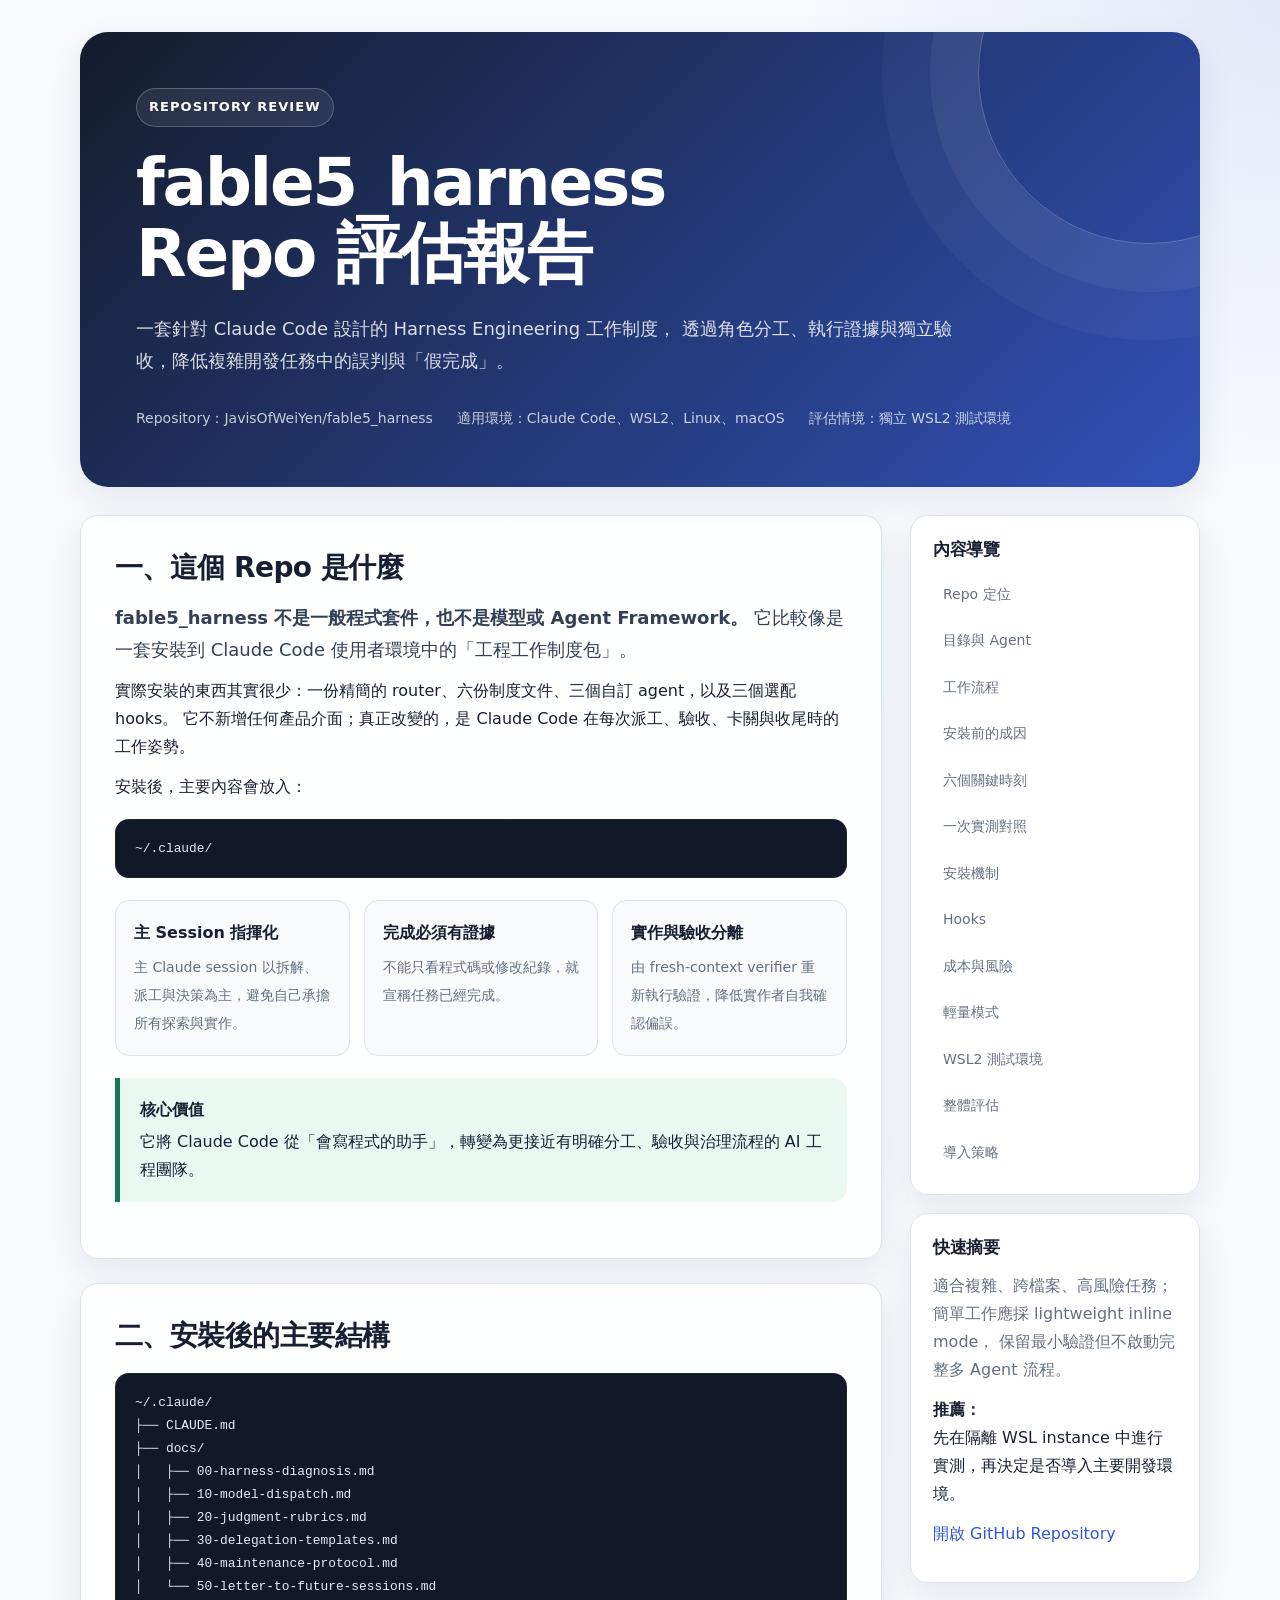
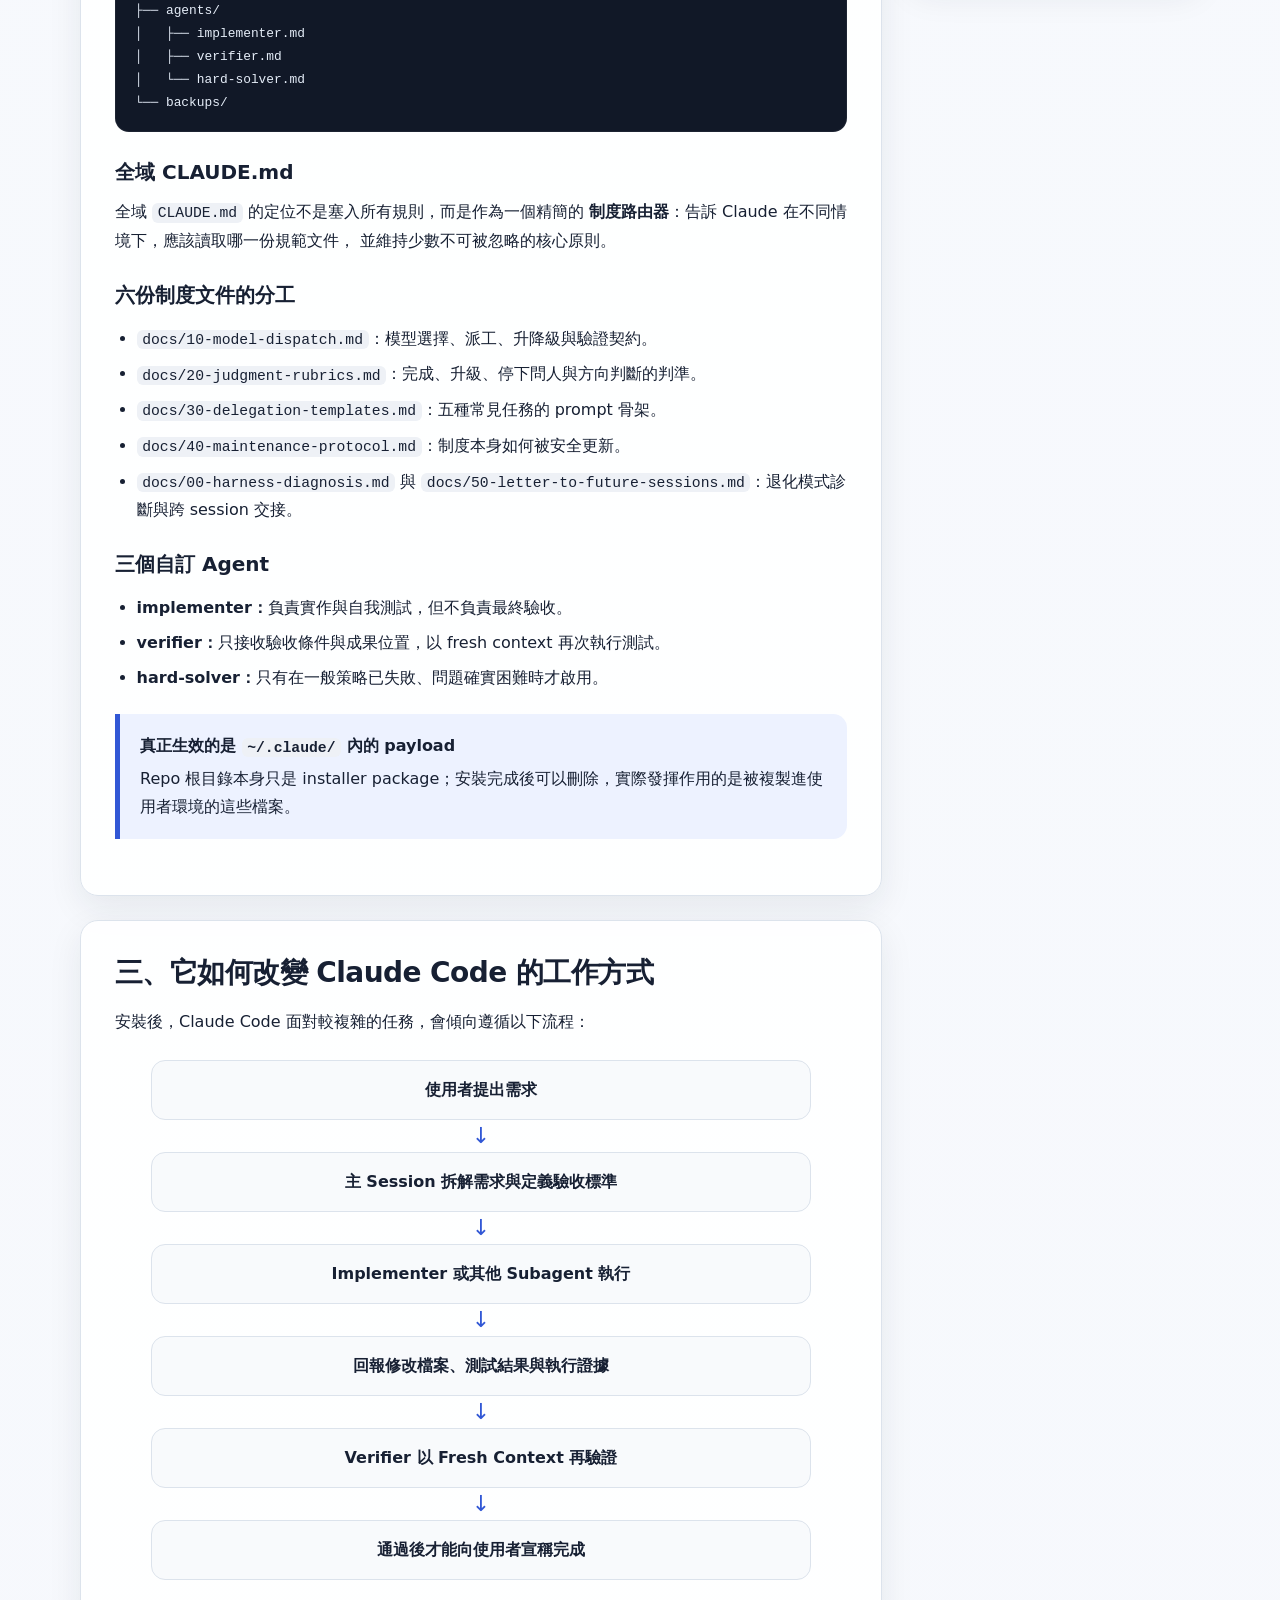
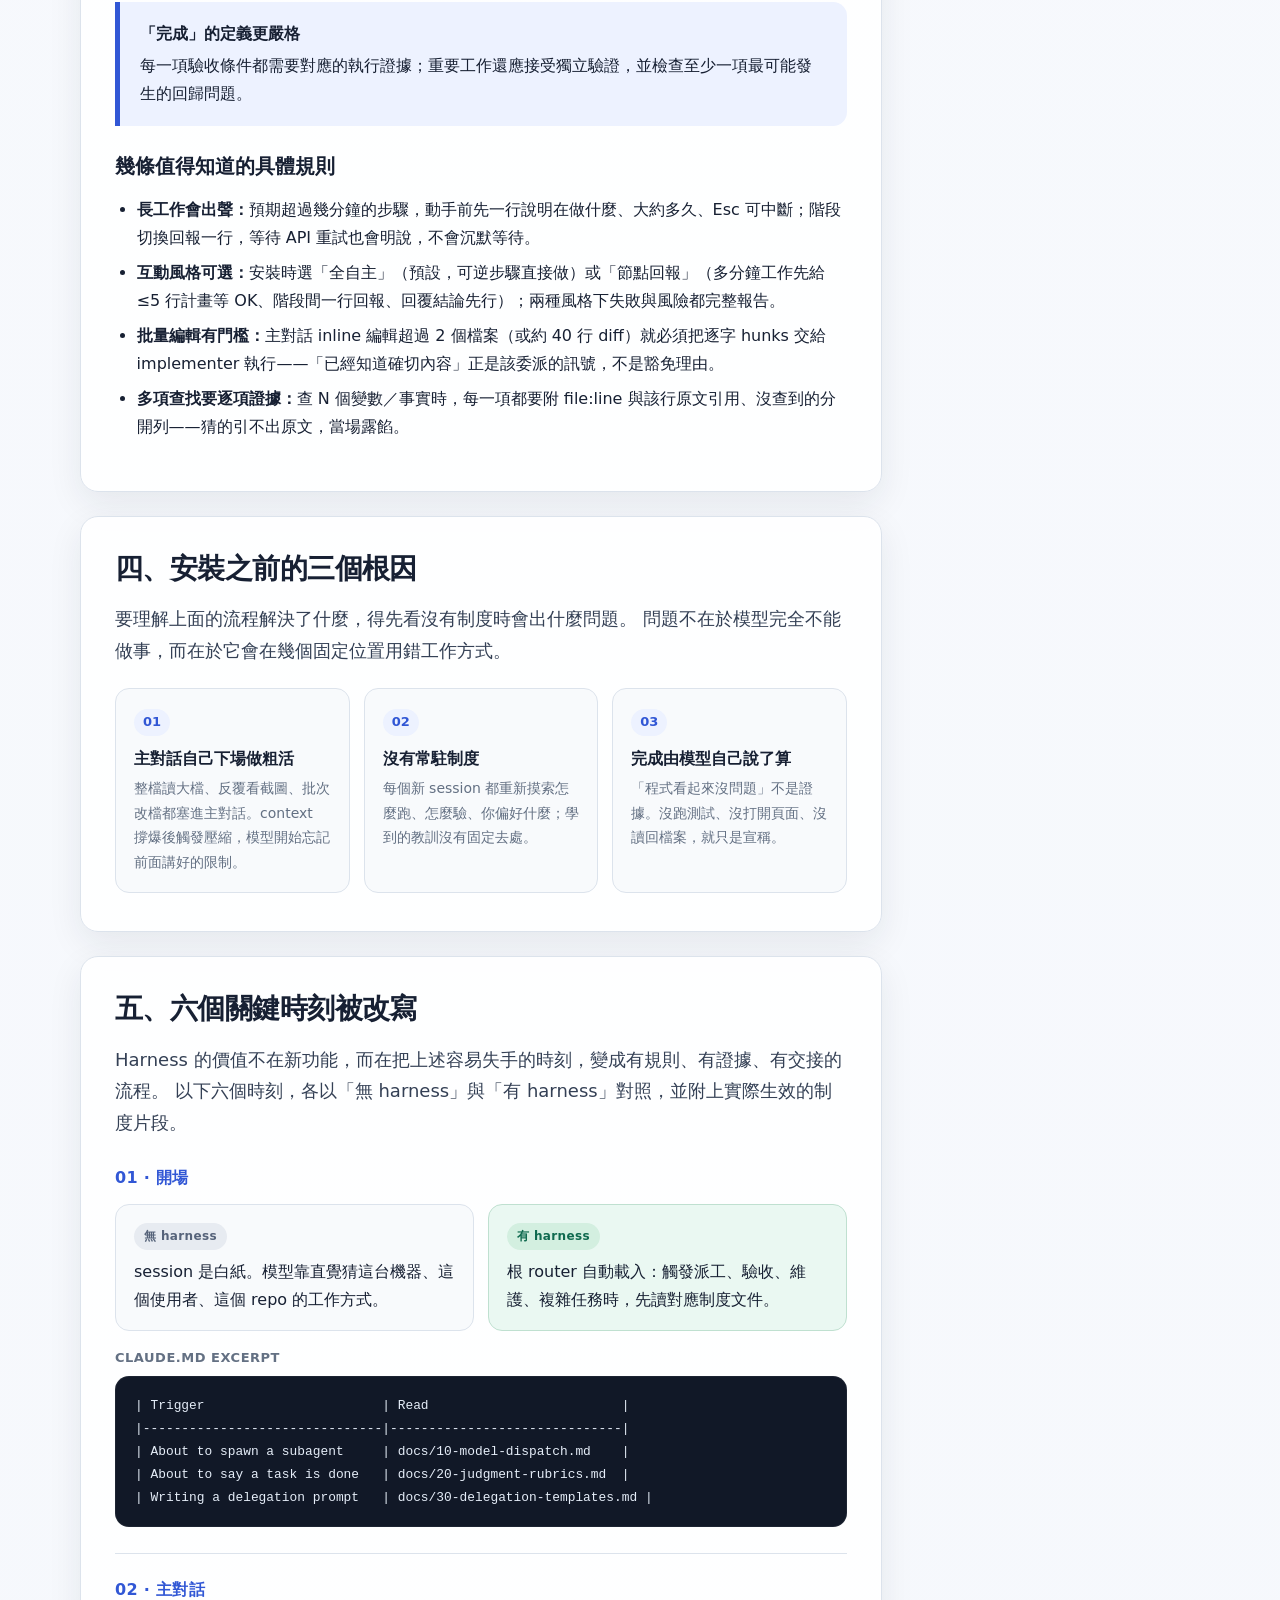
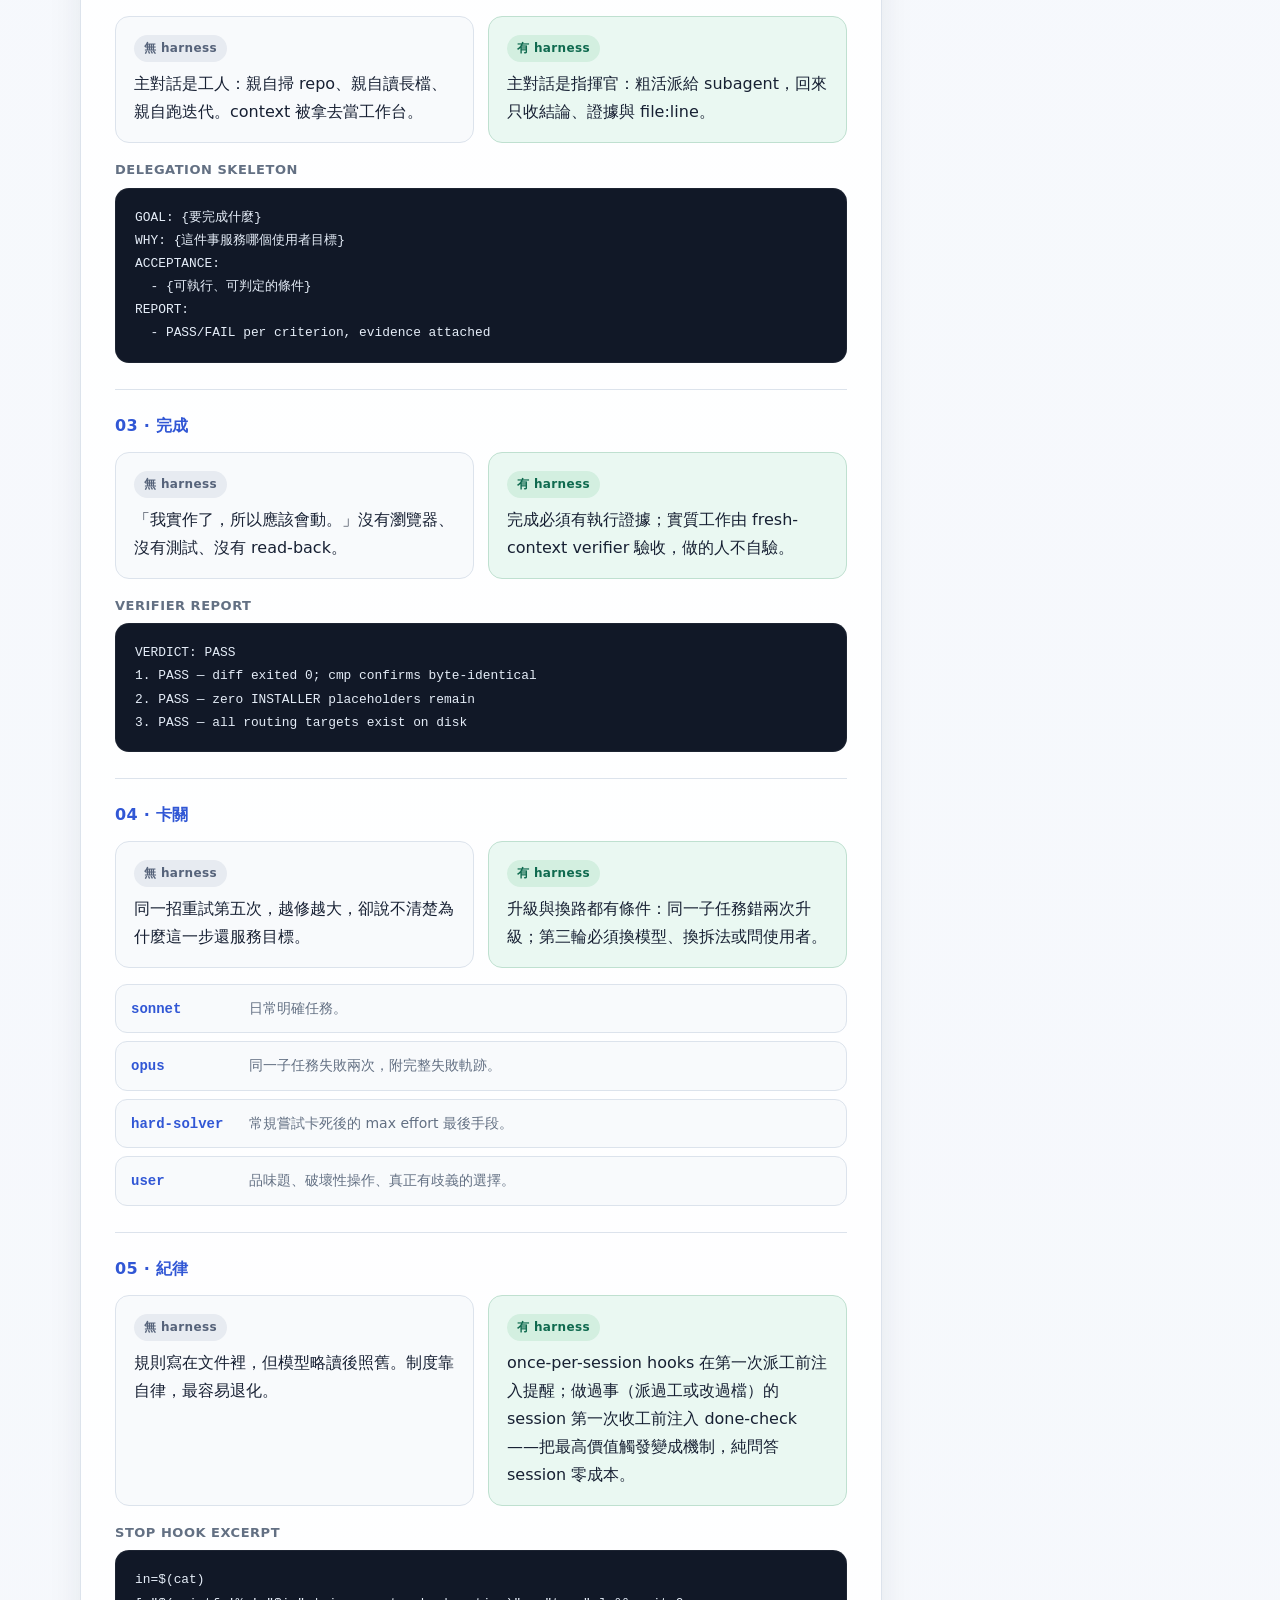
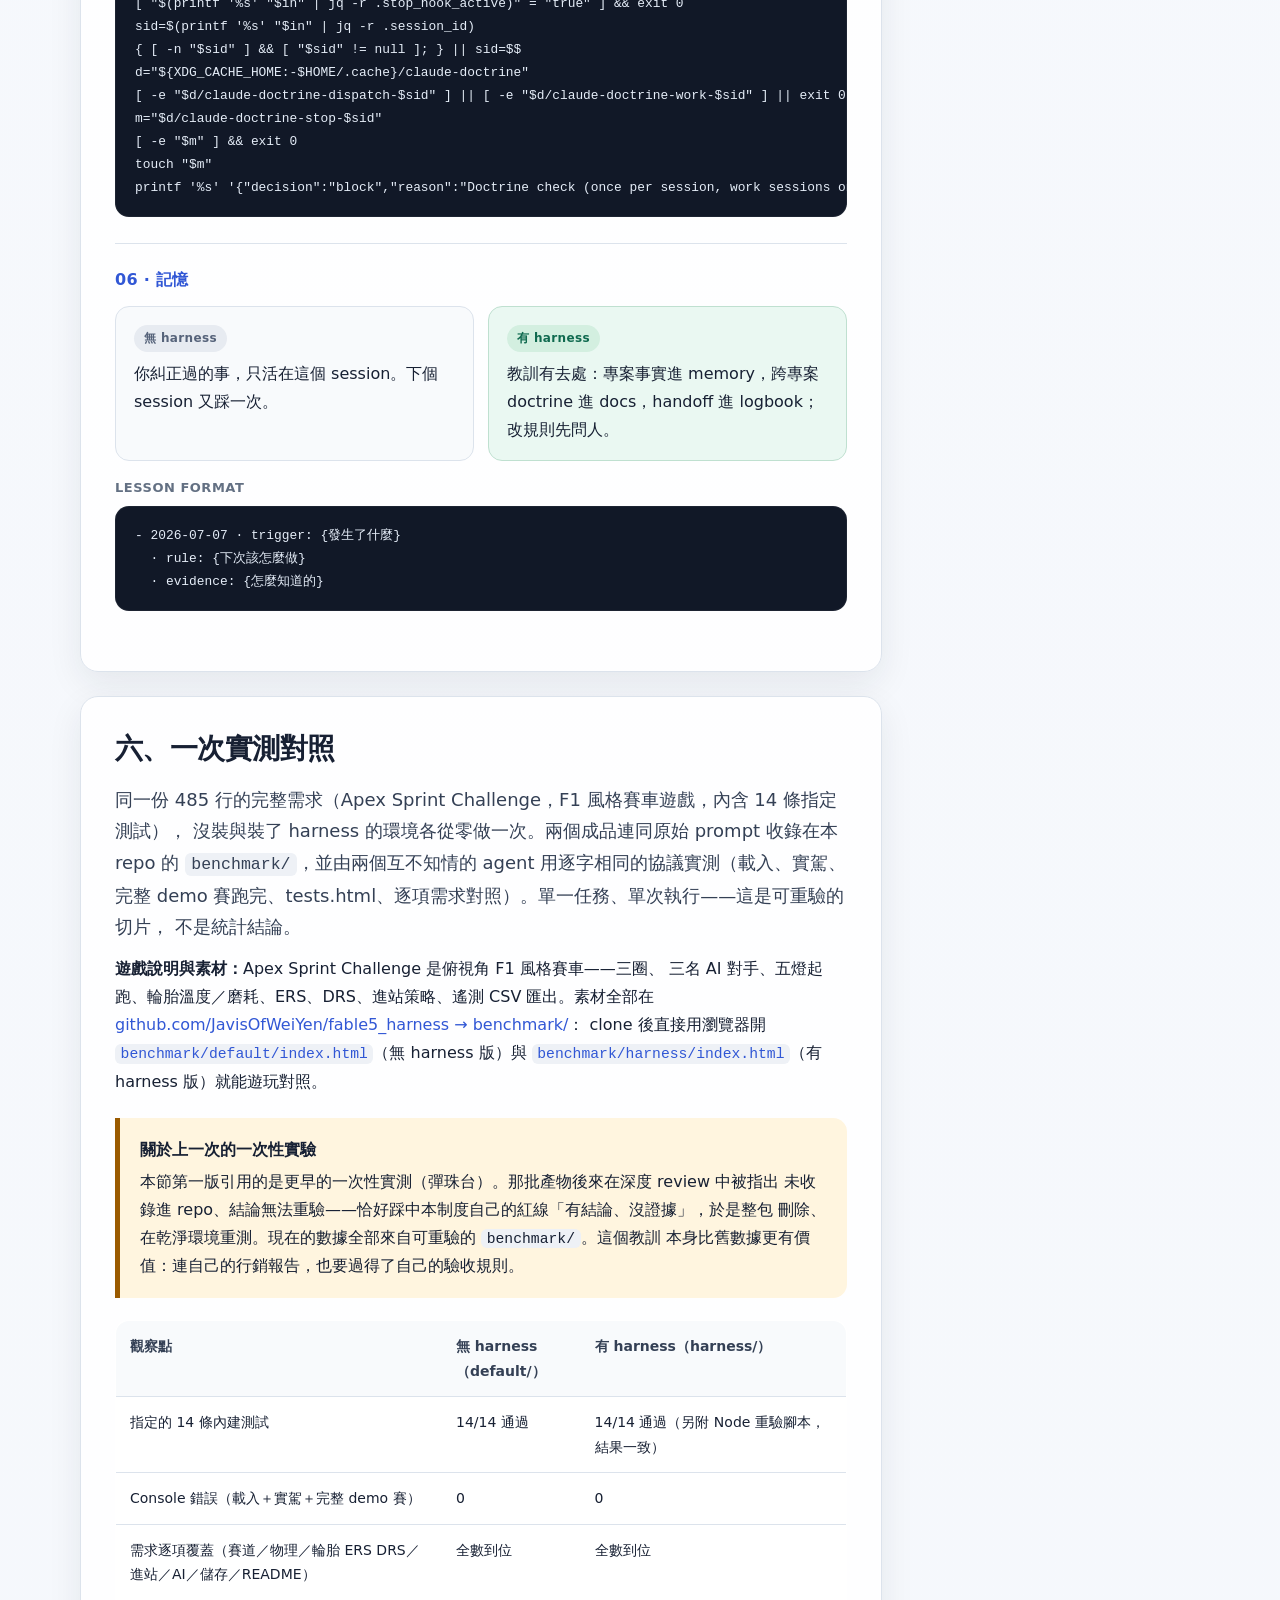
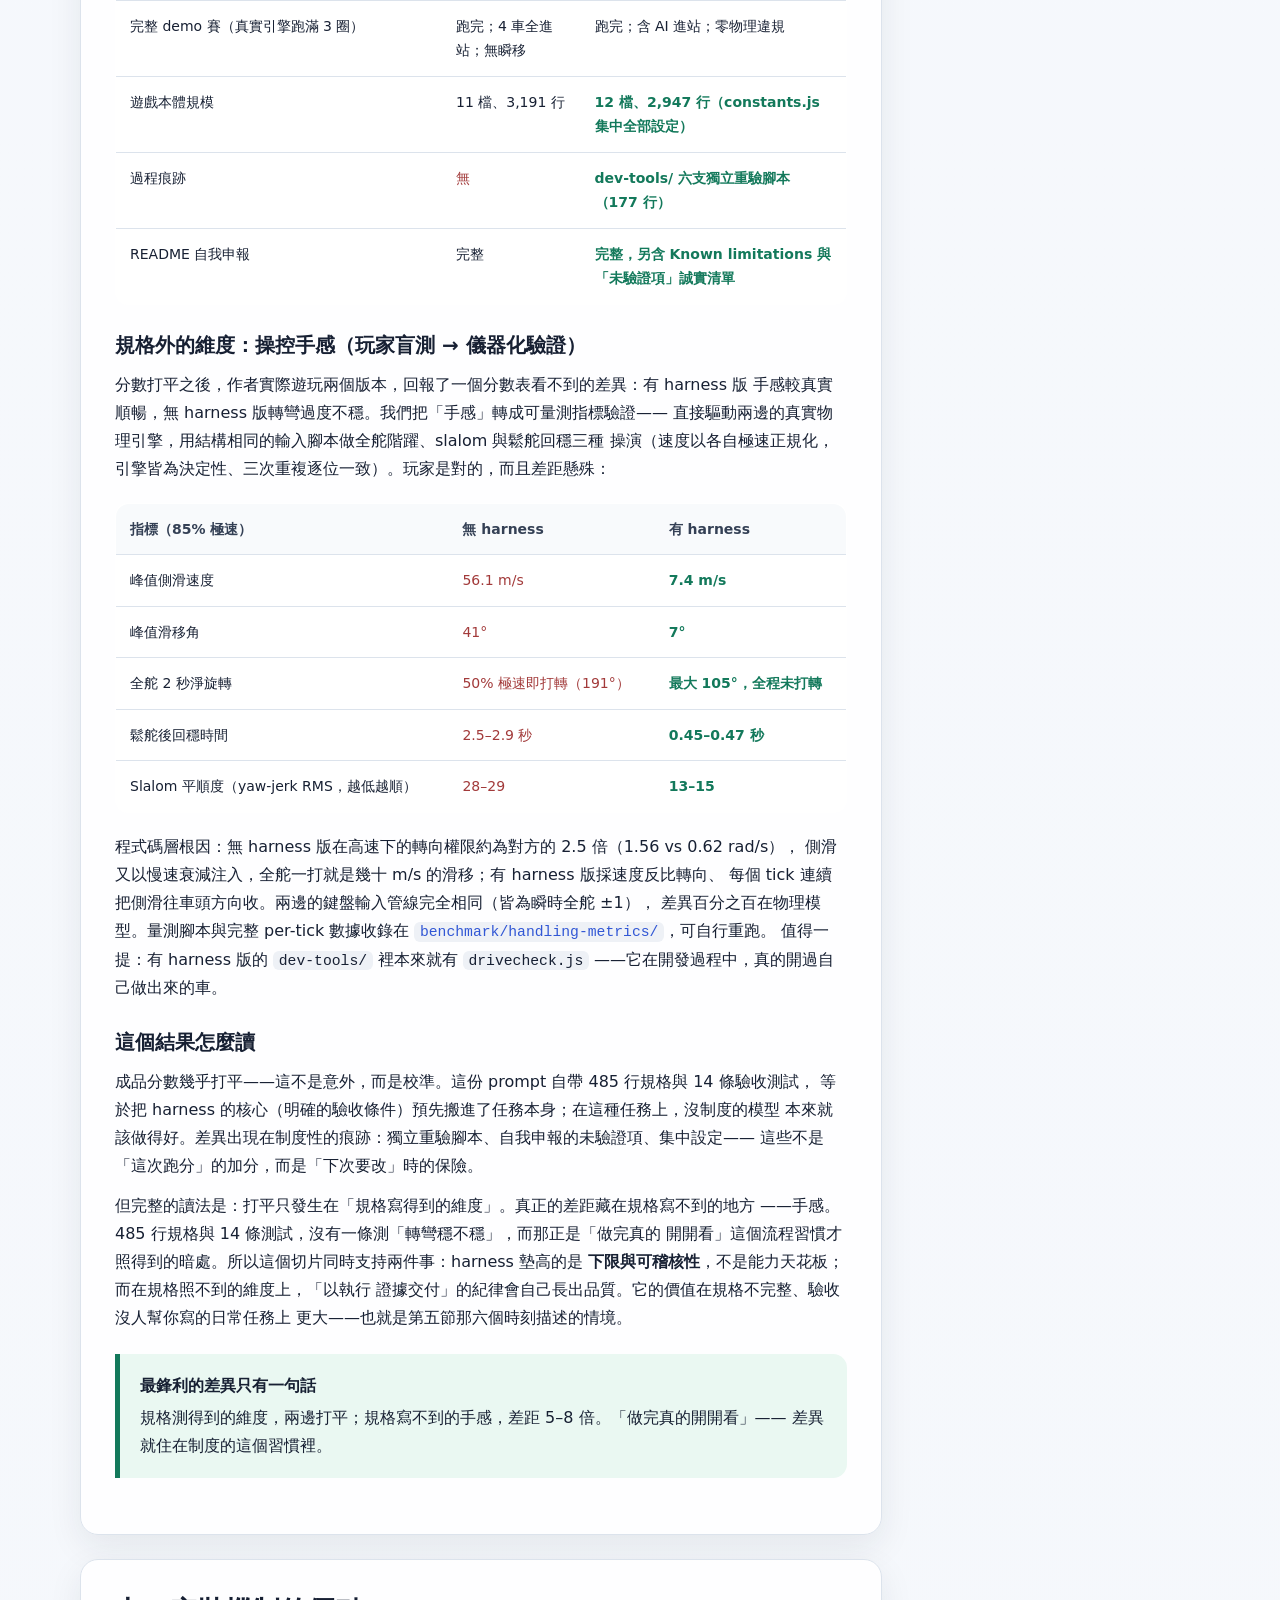
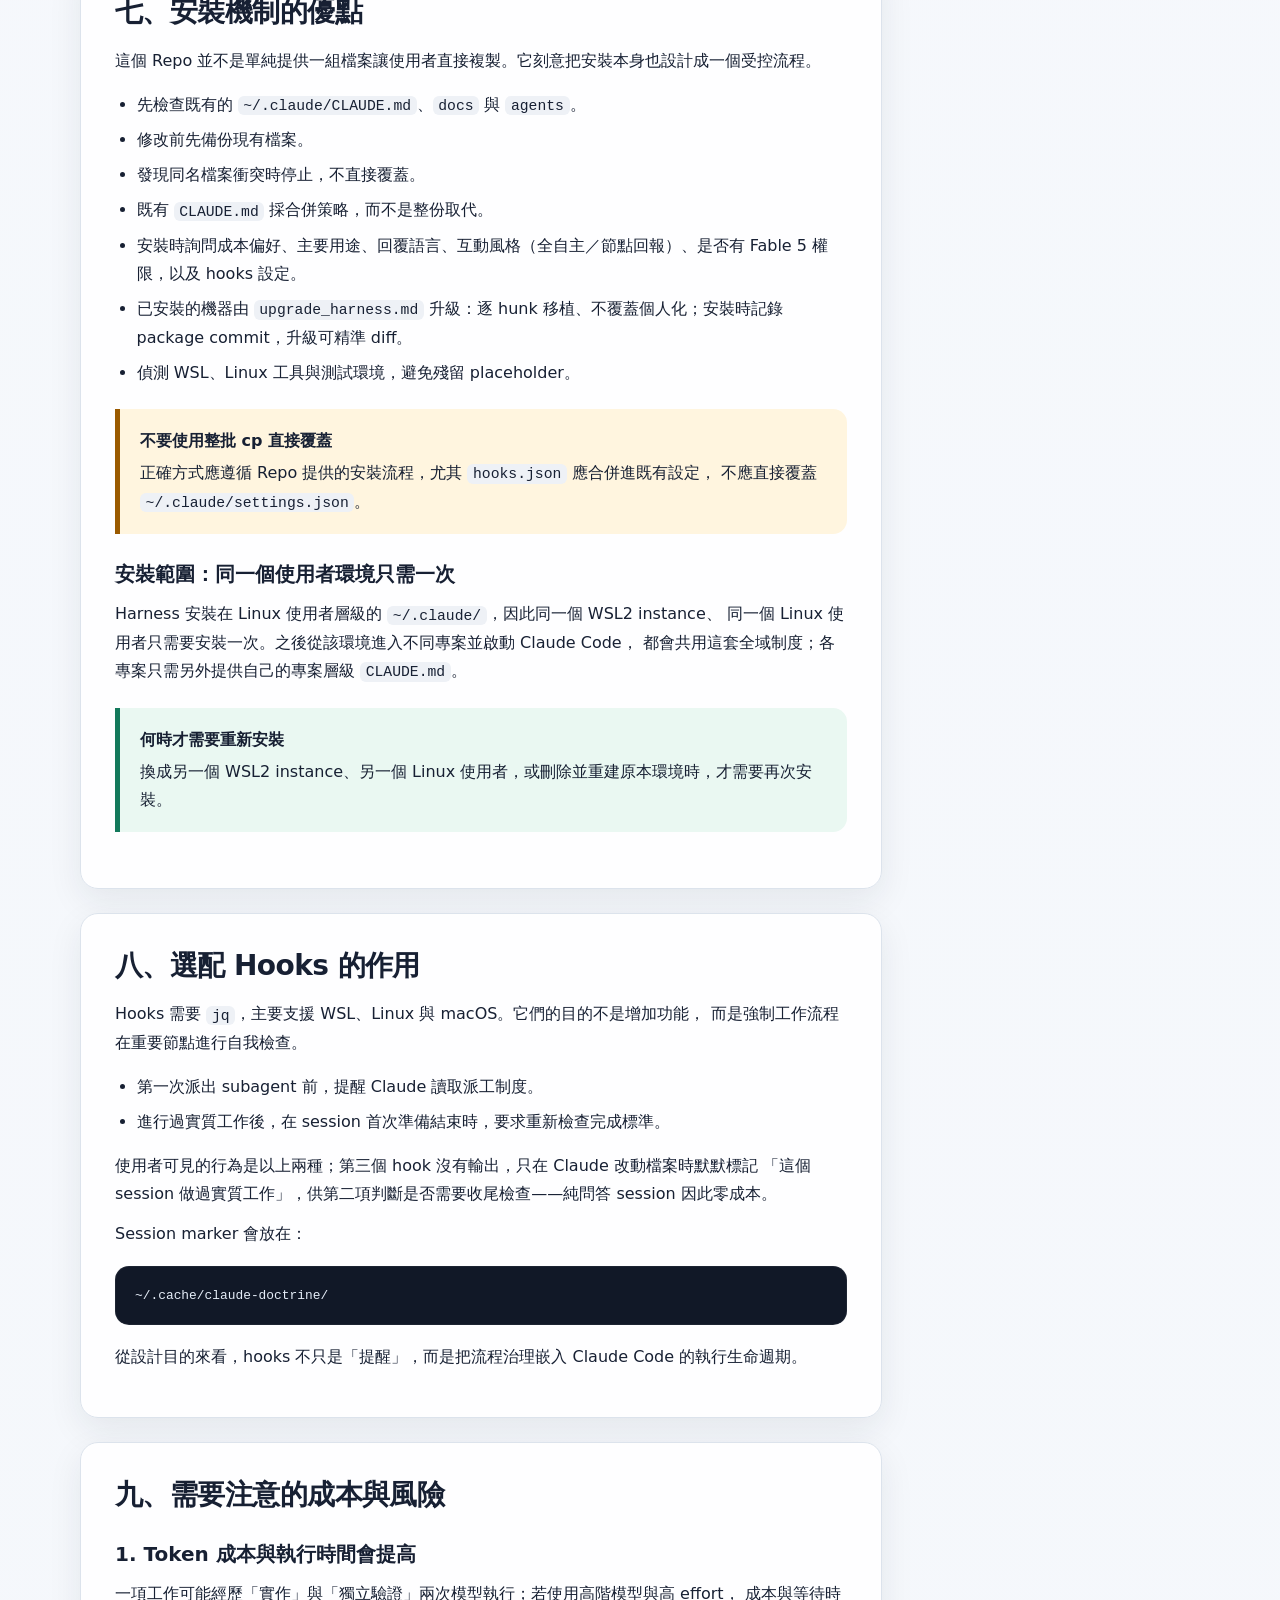
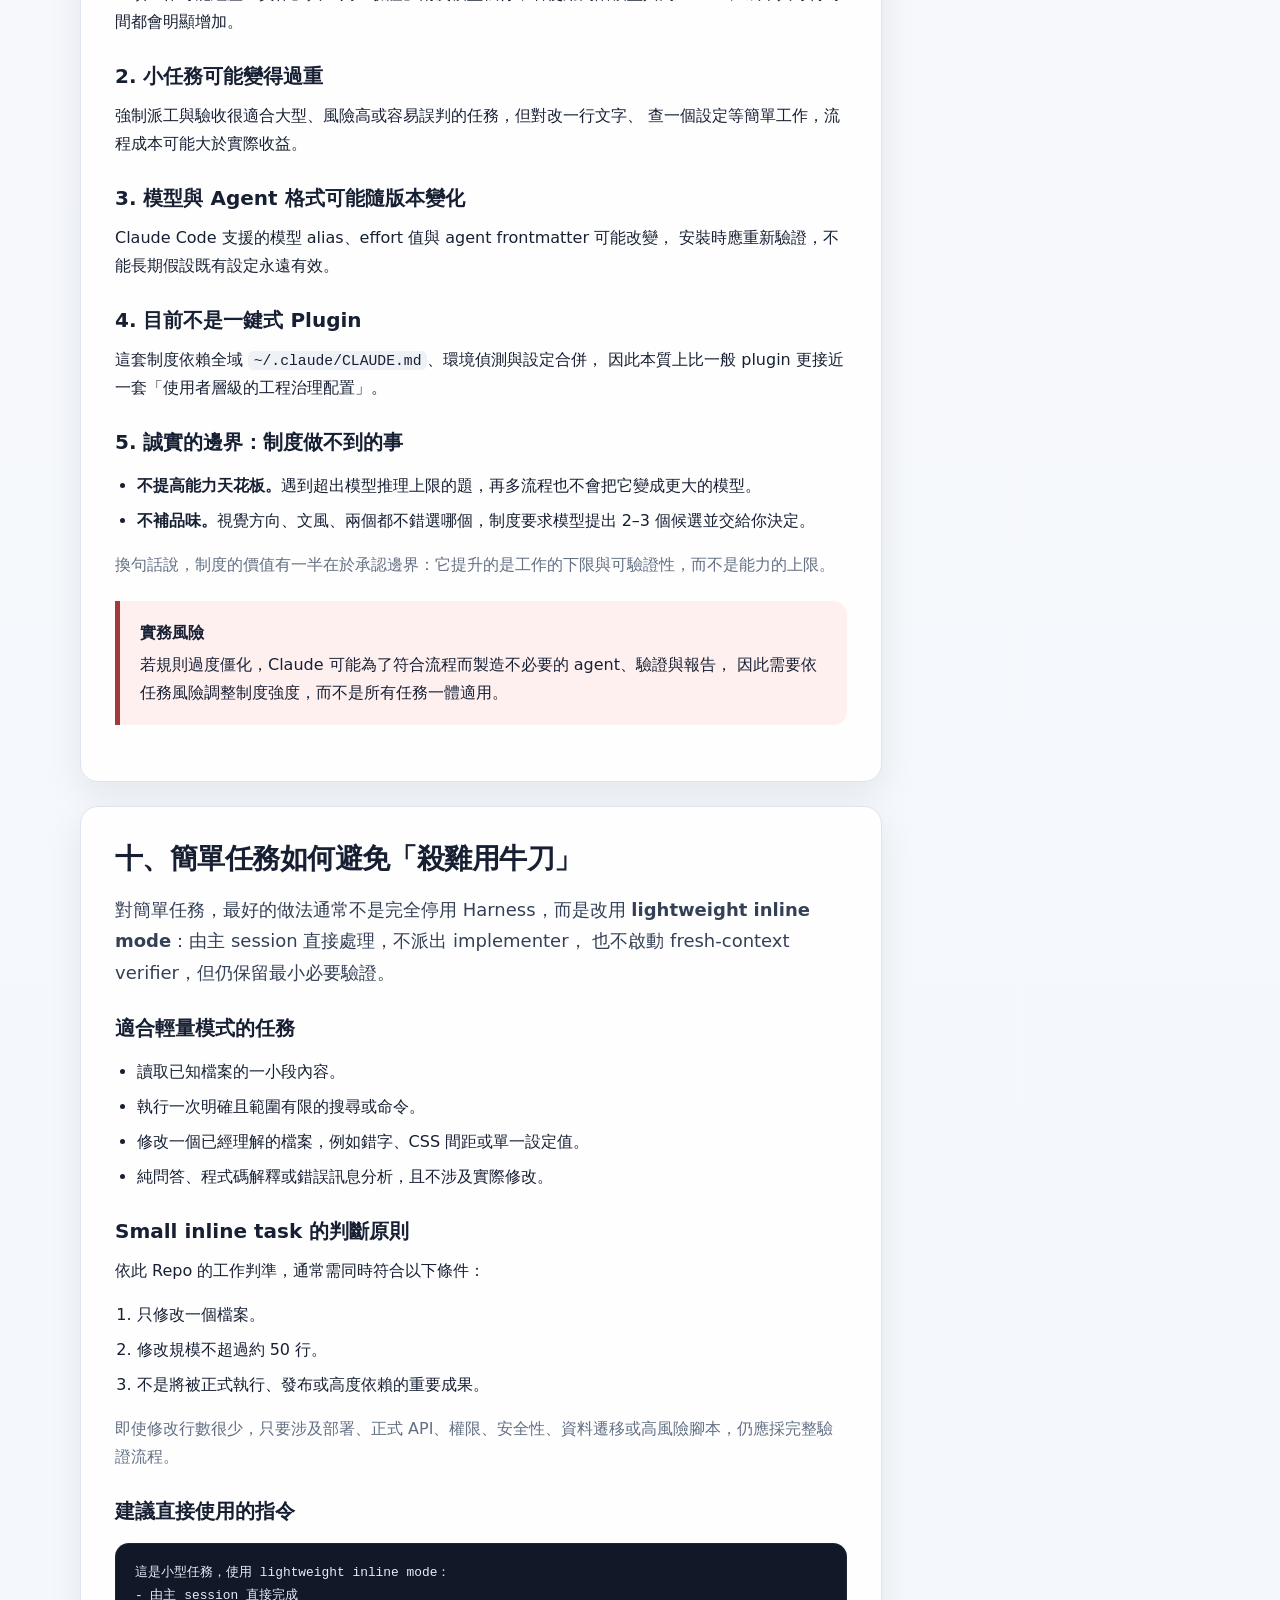
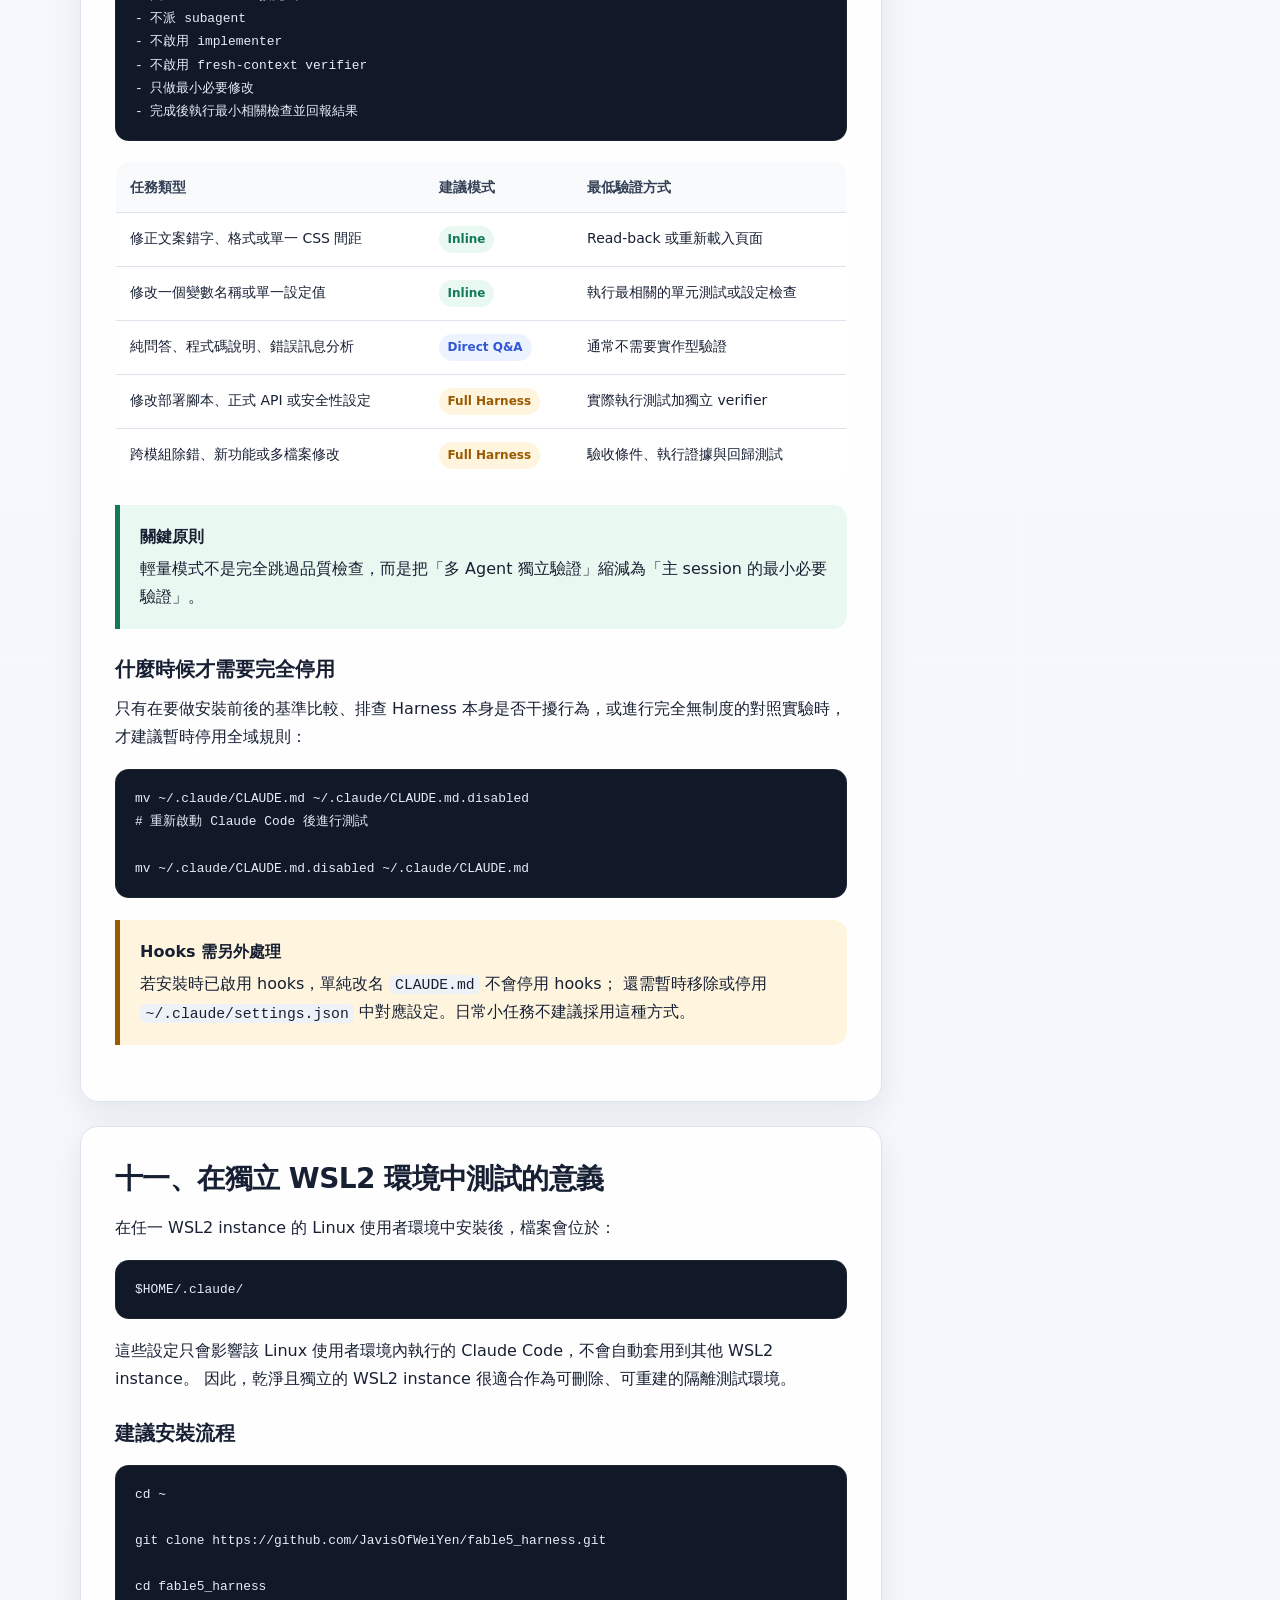
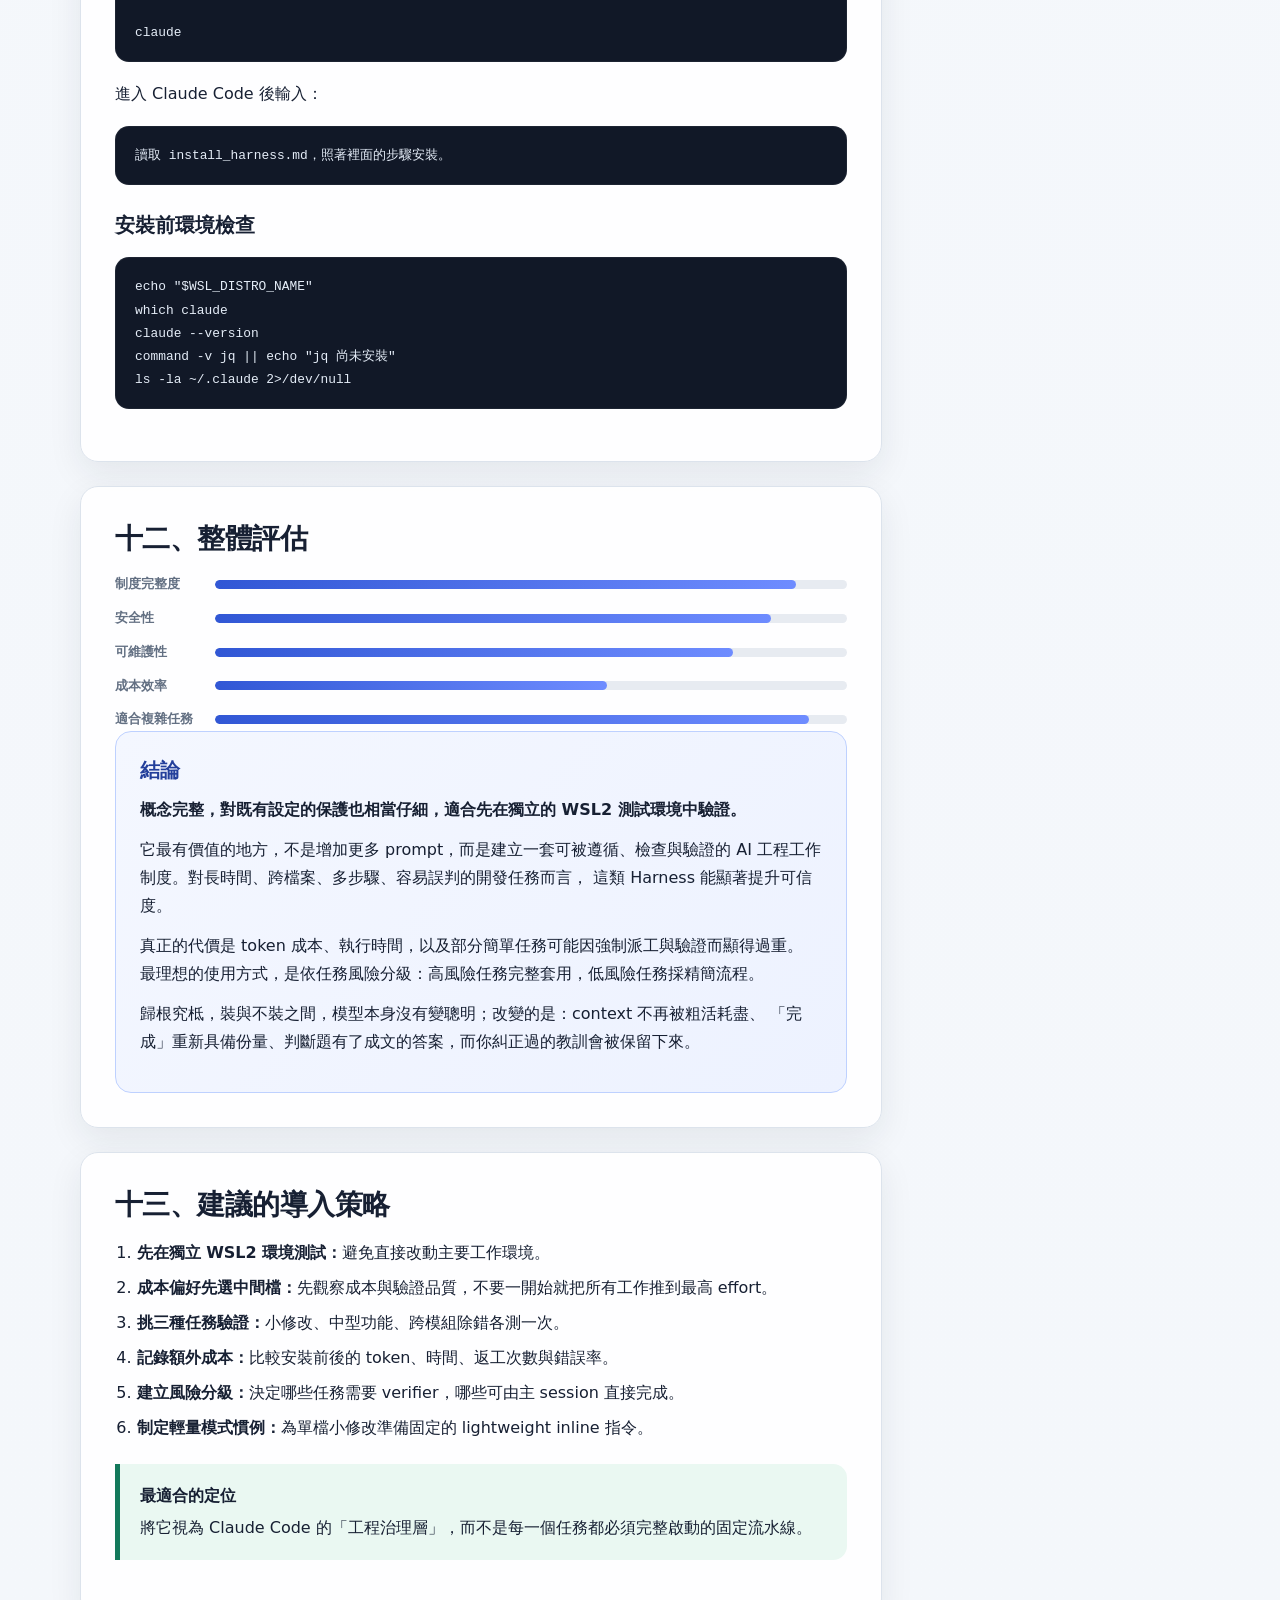
==== commit 1d9f28a3: "Verify the player's handling report with instruments; the parity story gains its missing dimension T" ====
--- a/index.html
+++ b/index.html
@@ -868,6 +868,15 @@
             不是統計結論。
           </p>
 
+          <p>
+            <strong>遊戲說明與素材：</strong>Apex Sprint Challenge 是俯視角 F1 風格賽車——三圈、
+            三名 AI 對手、五燈起跑、輪胎溫度／磨耗、ERS、DRS、進站策略、遙測 CSV 匯出。素材全部在
+            <a href="https://github.com/JavisOfWeiYen/fable5_harness/tree/main/benchmark">github.com/JavisOfWeiYen/fable5_harness → benchmark/</a>：
+            clone 後直接用瀏覽器開
+            <a href="benchmark/default/index.html"><code>benchmark/default/index.html</code></a>（無 harness 版）與
+            <a href="benchmark/harness/index.html"><code>benchmark/harness/index.html</code></a>（有 harness 版）就能遊玩對照。
+          </p>
+
           <div class="callout warning">
             <strong>關於上一次的一次性實驗</strong>
             本節第一版引用的是更早的一次性實測（彈珠台）。那批產物後來在深度 review 中被指出
@@ -891,6 +900,35 @@
             </tbody>
           </table>
 
+          <h3>規格外的維度：操控手感（玩家盲測 → 儀器化驗證）</h3>
+          <p>
+            分數打平之後，作者實際遊玩兩個版本，回報了一個分數表看不到的差異：有 harness 版
+            手感較真實順暢，無 harness 版轉彎過度不穩。我們把「手感」轉成可量測指標驗證——
+            直接驅動兩邊的真實物理引擎，用結構相同的輸入腳本做全舵階躍、slalom 與鬆舵回穩三種
+            操演（速度以各自極速正規化，引擎皆為決定性、三次重複逐位一致）。玩家是對的，而且差距懸殊：
+          </p>
+          <table class="decision-table">
+            <thead>
+              <tr><th>指標（85% 極速）</th><th>無 harness</th><th>有 harness</th></tr>
+            </thead>
+            <tbody>
+              <tr><td>峰值側滑速度</td><td class="bad">56.1 m/s</td><td class="good">7.4 m/s</td></tr>
+              <tr><td>峰值滑移角</td><td class="bad">41°</td><td class="good">7°</td></tr>
+              <tr><td>全舵 2 秒淨旋轉</td><td class="bad">50% 極速即打轉（191°）</td><td class="good">最大 105°，全程未打轉</td></tr>
+              <tr><td>鬆舵後回穩時間</td><td class="bad">2.5–2.9 秒</td><td class="good">0.45–0.47 秒</td></tr>
+              <tr><td>Slalom 平順度（yaw-jerk RMS，越低越順）</td><td class="bad">28–29</td><td class="good">13–15</td></tr>
+            </tbody>
+          </table>
+          <p>
+            程式碼層根因：無 harness 版在高速下的轉向權限約為對方的 2.5 倍（1.56 vs 0.62 rad/s），
+            側滑又以慢速衰減注入，全舵一打就是幾十 m/s 的滑移；有 harness 版採速度反比轉向、
+            每個 tick 連續把側滑往車頭方向收。兩邊的鍵盤輸入管線完全相同（皆為瞬時全舵 ±1），
+            差異百分之百在物理模型。量測腳本與完整 per-tick 數據收錄在
+            <a href="https://github.com/JavisOfWeiYen/fable5_harness/tree/main/benchmark/handling-metrics"><code>benchmark/handling-metrics/</code></a>，可自行重跑。
+            值得一提：有 harness 版的 <code>dev-tools/</code> 裡本來就有 <code>drivecheck.js</code>
+            ——它在開發過程中，真的開過自己做出來的車。
+          </p>
+
           <h3>這個結果怎麼讀</h3>
           <p>
             成品分數幾乎打平——這不是意外，而是校準。這份 prompt 自帶 485 行規格與 14 條驗收測試，
@@ -899,14 +937,18 @@
             這些不是「這次跑分」的加分，而是「下次要改」時的保險。
           </p>
           <p>
-            所以這個切片誠實支持的是本報告一貫的定位：harness 墊高的是<strong>下限與可稽核性</strong>，
-            不是能力天花板。它的價值要在規格不完整、驗收沒人幫你寫、一做就是幾天的日常任務上才拉開
-            ——也就是第五節那六個時刻描述的情境。
+            但完整的讀法是：打平只發生在「規格寫得到的維度」。真正的差距藏在規格寫不到的地方
+            ——手感。485 行規格與 14 條測試，沒有一條測「轉彎穩不穩」，而那正是「做完真的
+            開開看」這個流程習慣才照得到的暗處。所以這個切片同時支持兩件事：harness 墊高的是
+            <strong>下限與可稽核性</strong>，不是能力天花板；而在規格照不到的維度上，「以執行
+            證據交付」的紀律會自己長出品質。它的價值在規格不完整、驗收沒人幫你寫的日常任務上
+            更大——也就是第五節那六個時刻描述的情境。
           </p>
 
           <div class="callout success">
             <strong>最鋒利的差異只有一句話</strong>
-            當 prompt 自帶制度時，兩邊都好——但日常任務的 prompt，沒有 485 行。
+            規格測得到的維度，兩邊打平；規格寫不到的手感，差距 5–8 倍。「做完真的開開看」——
+            差異就住在制度的這個習慣裡。
           </div>
         </section>
 
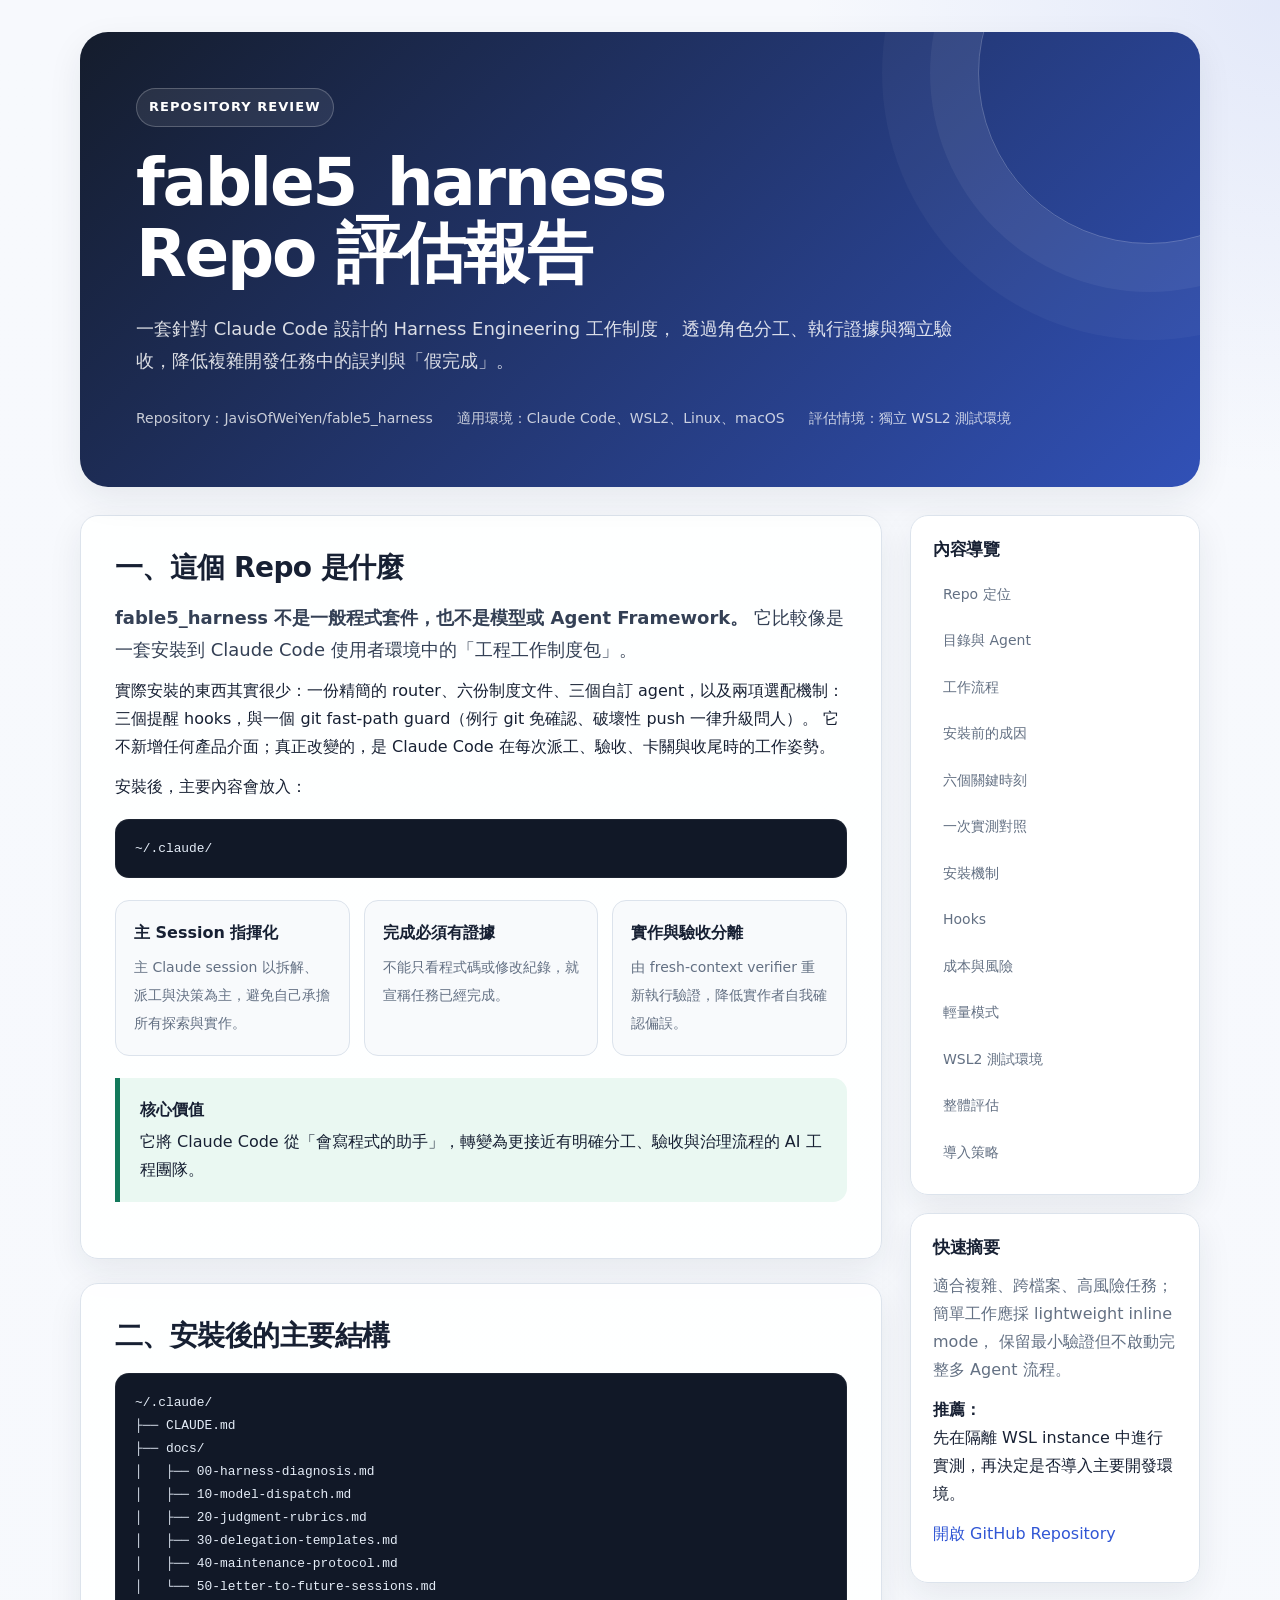
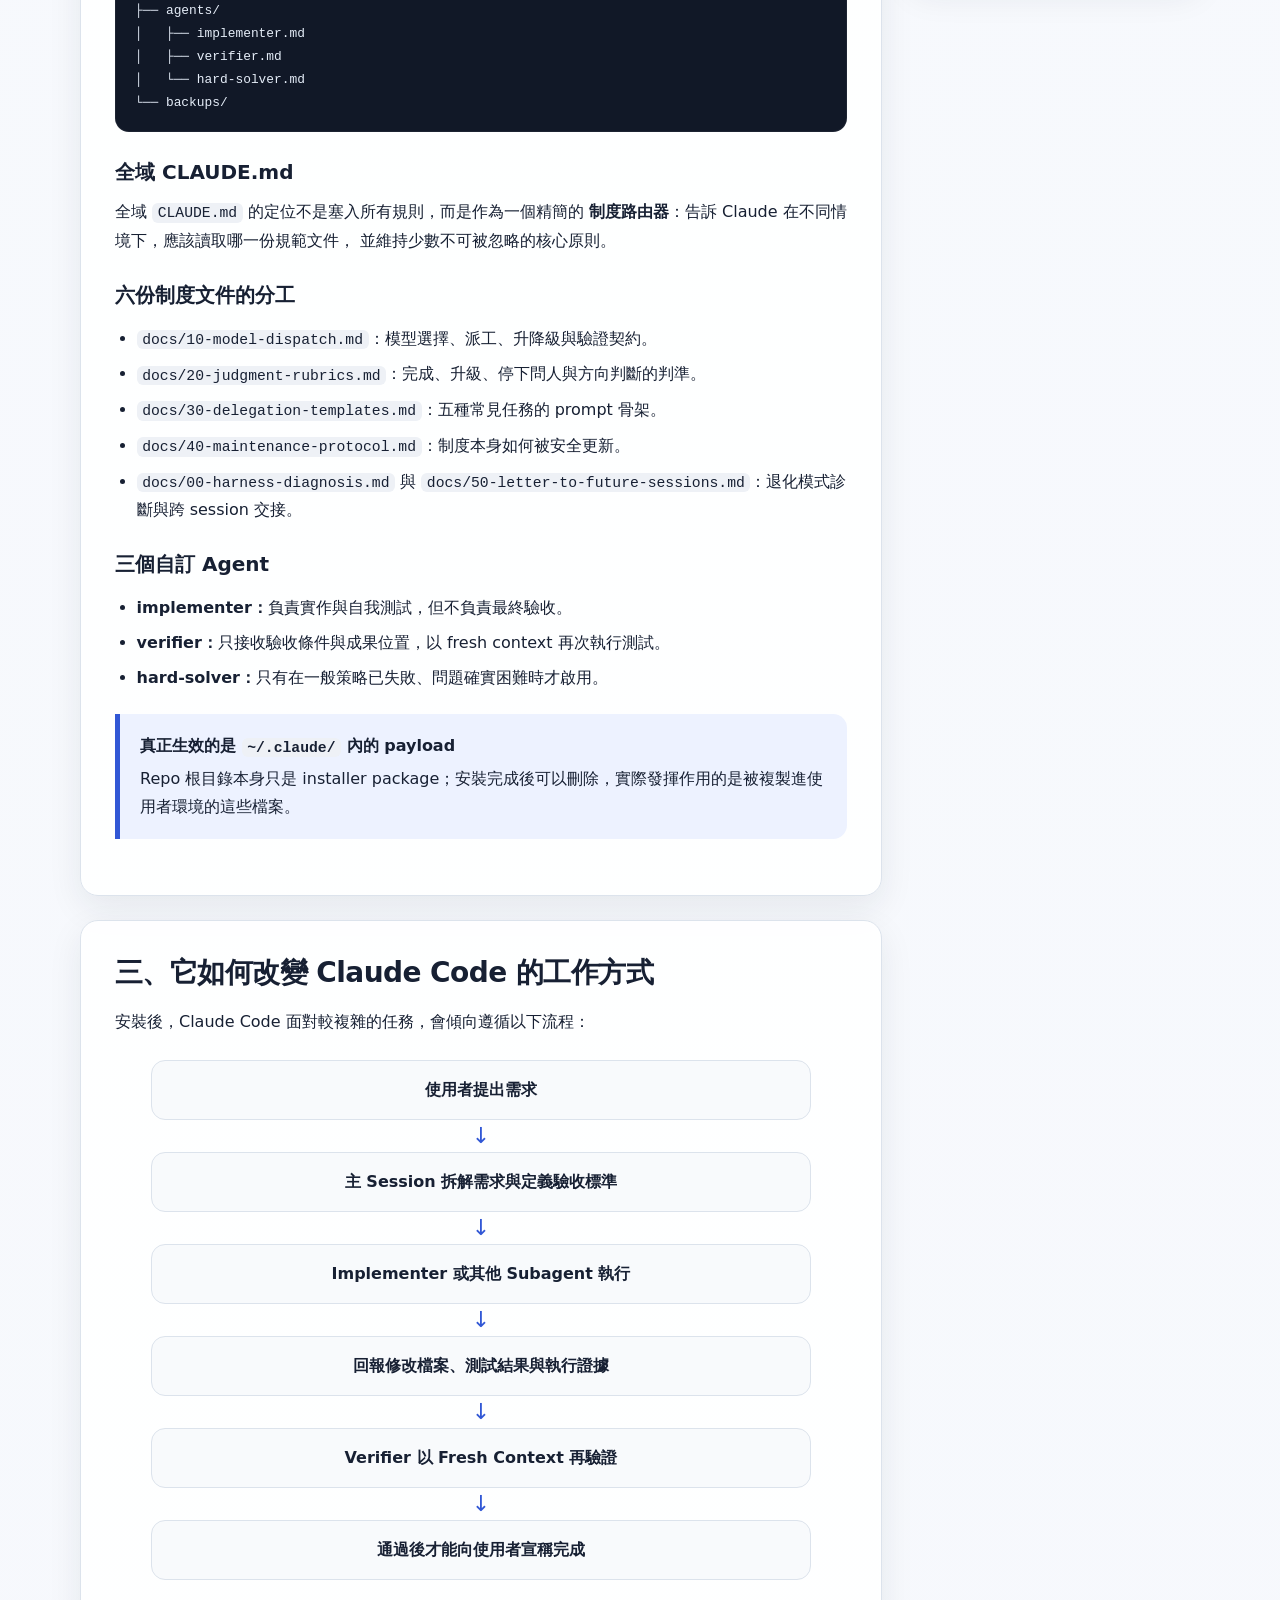
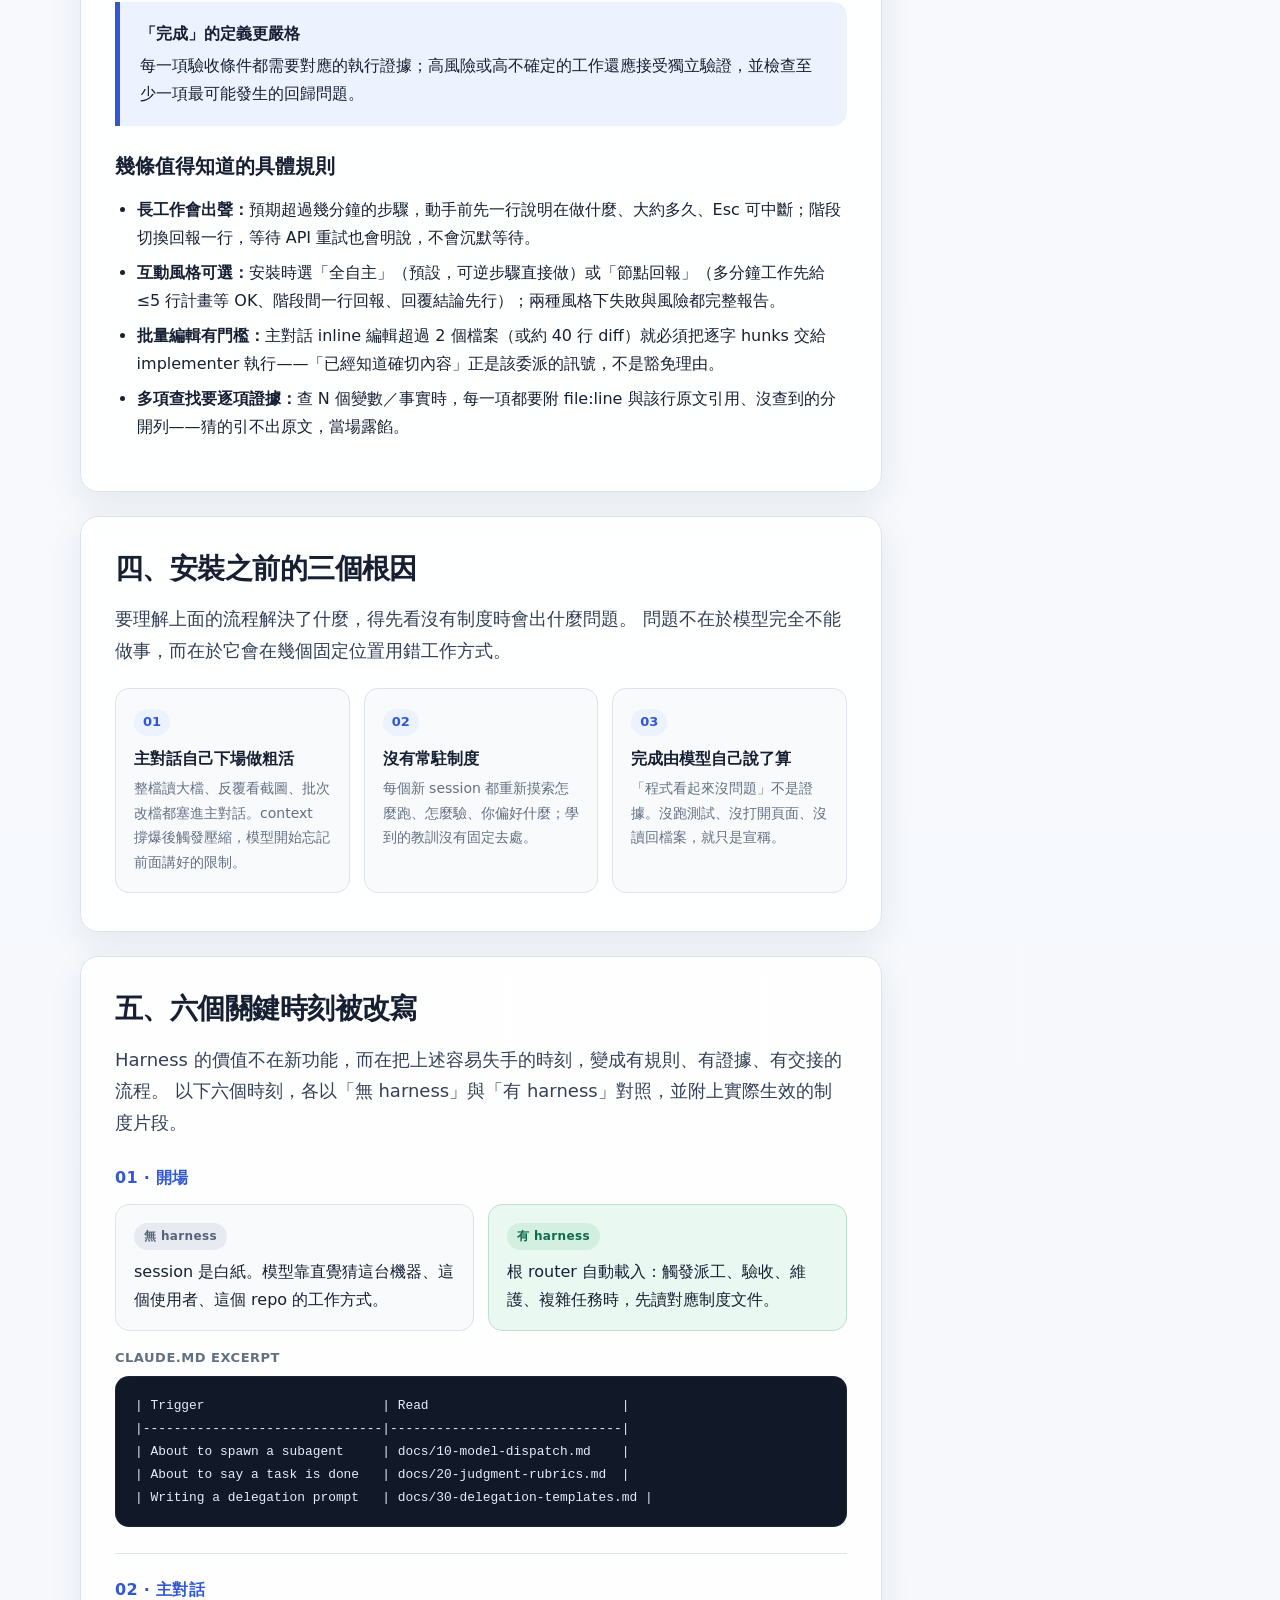
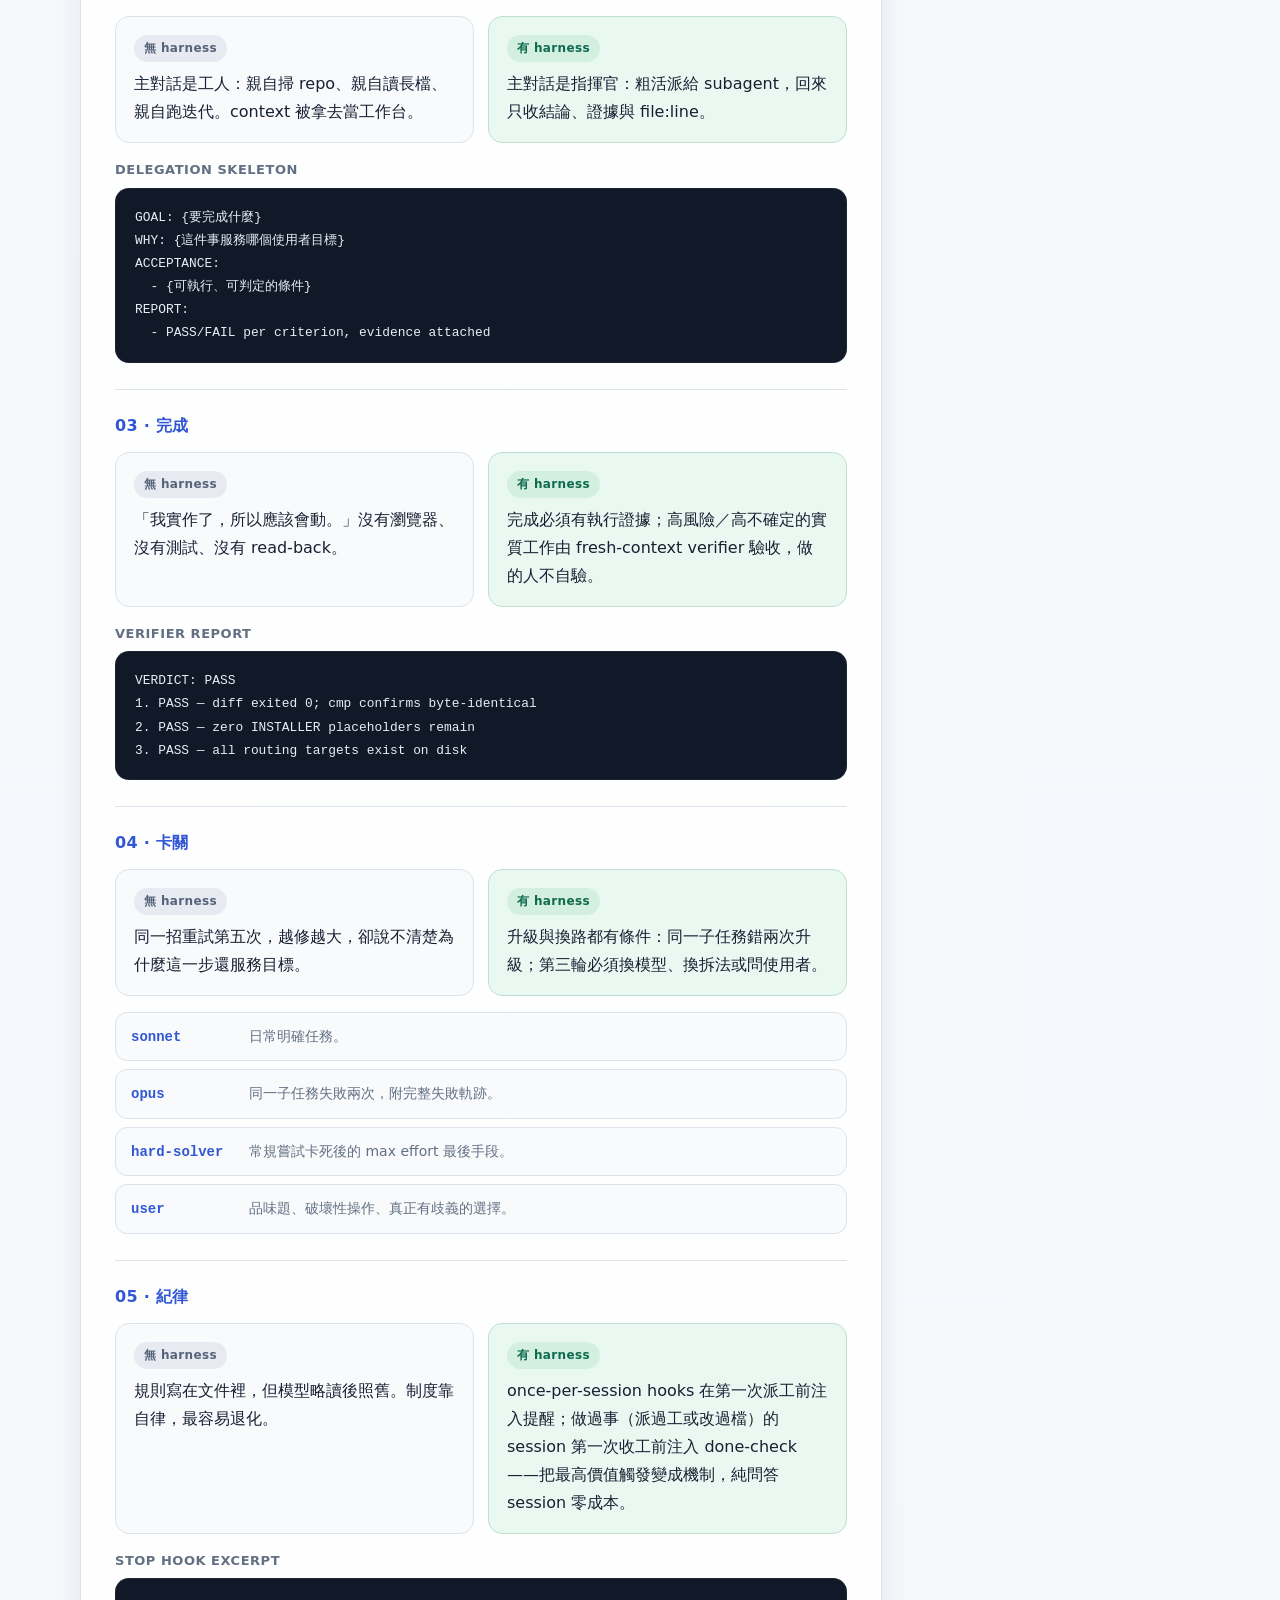
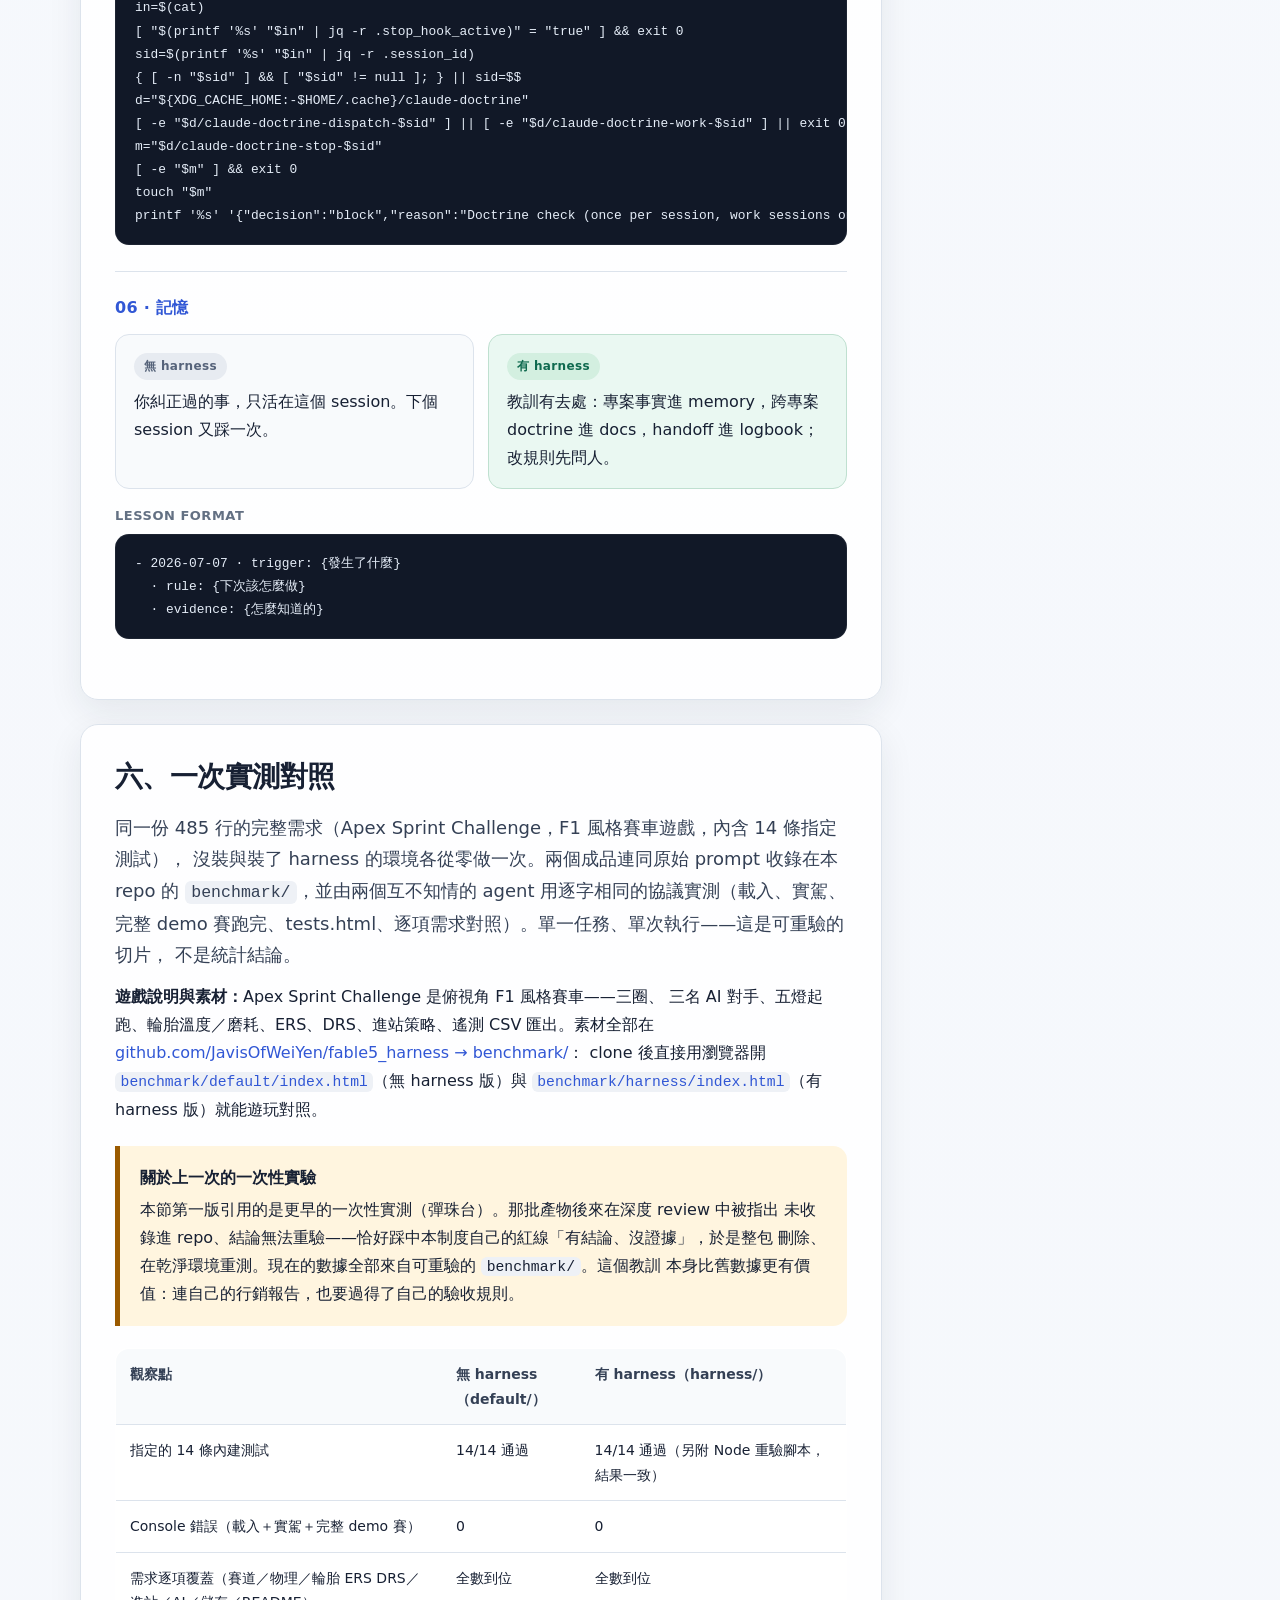
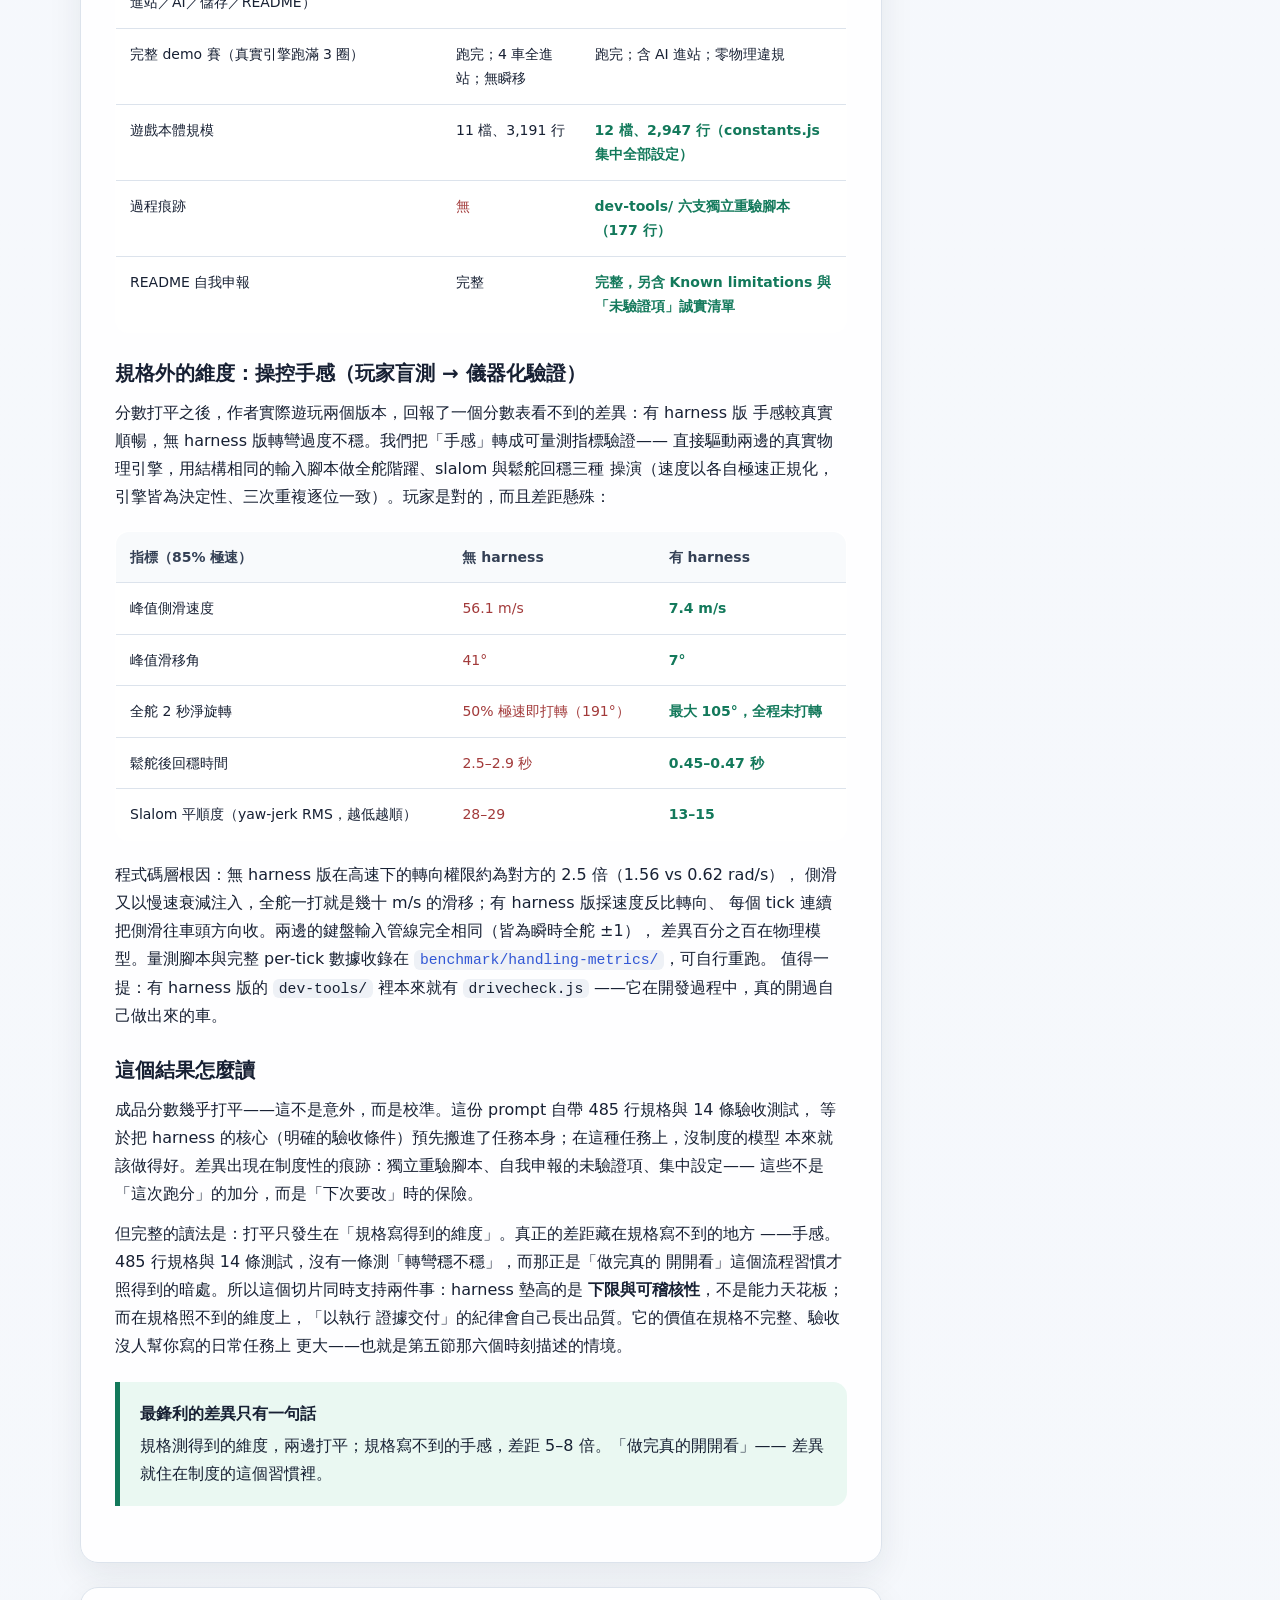
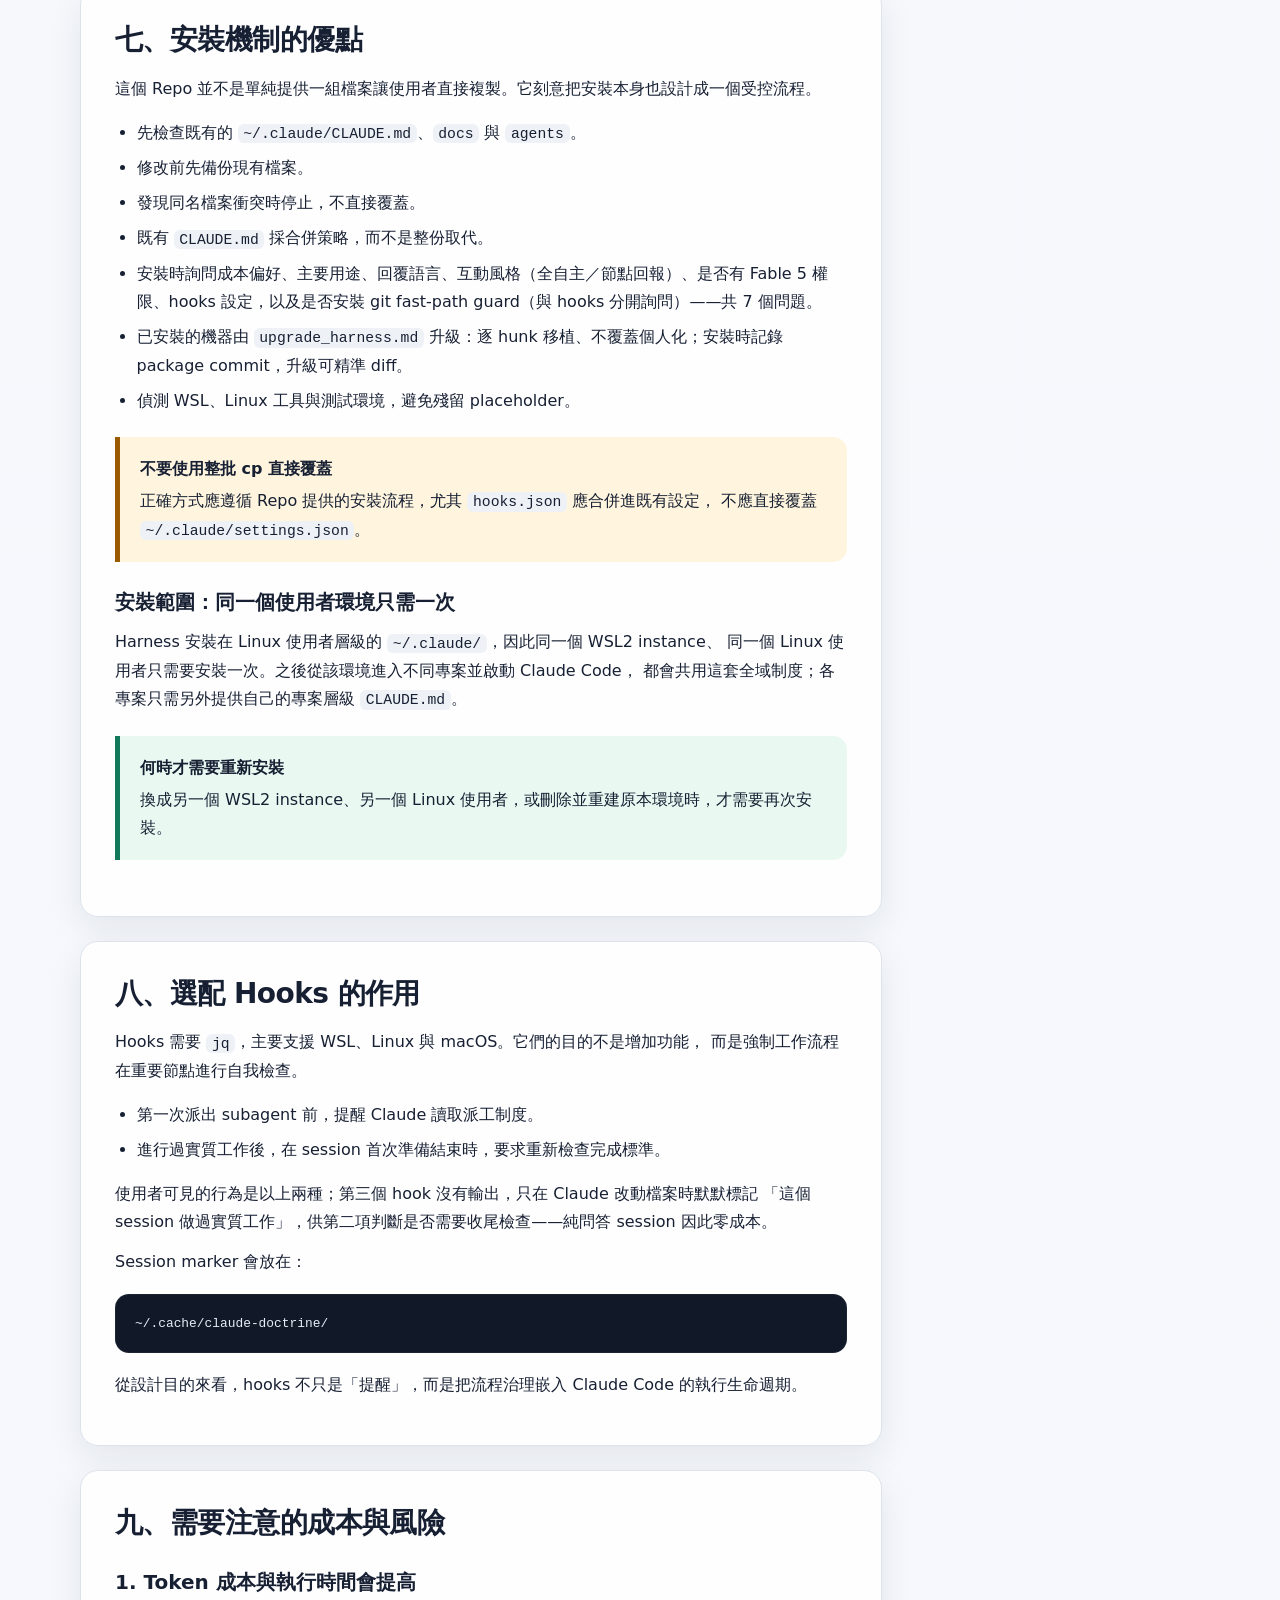
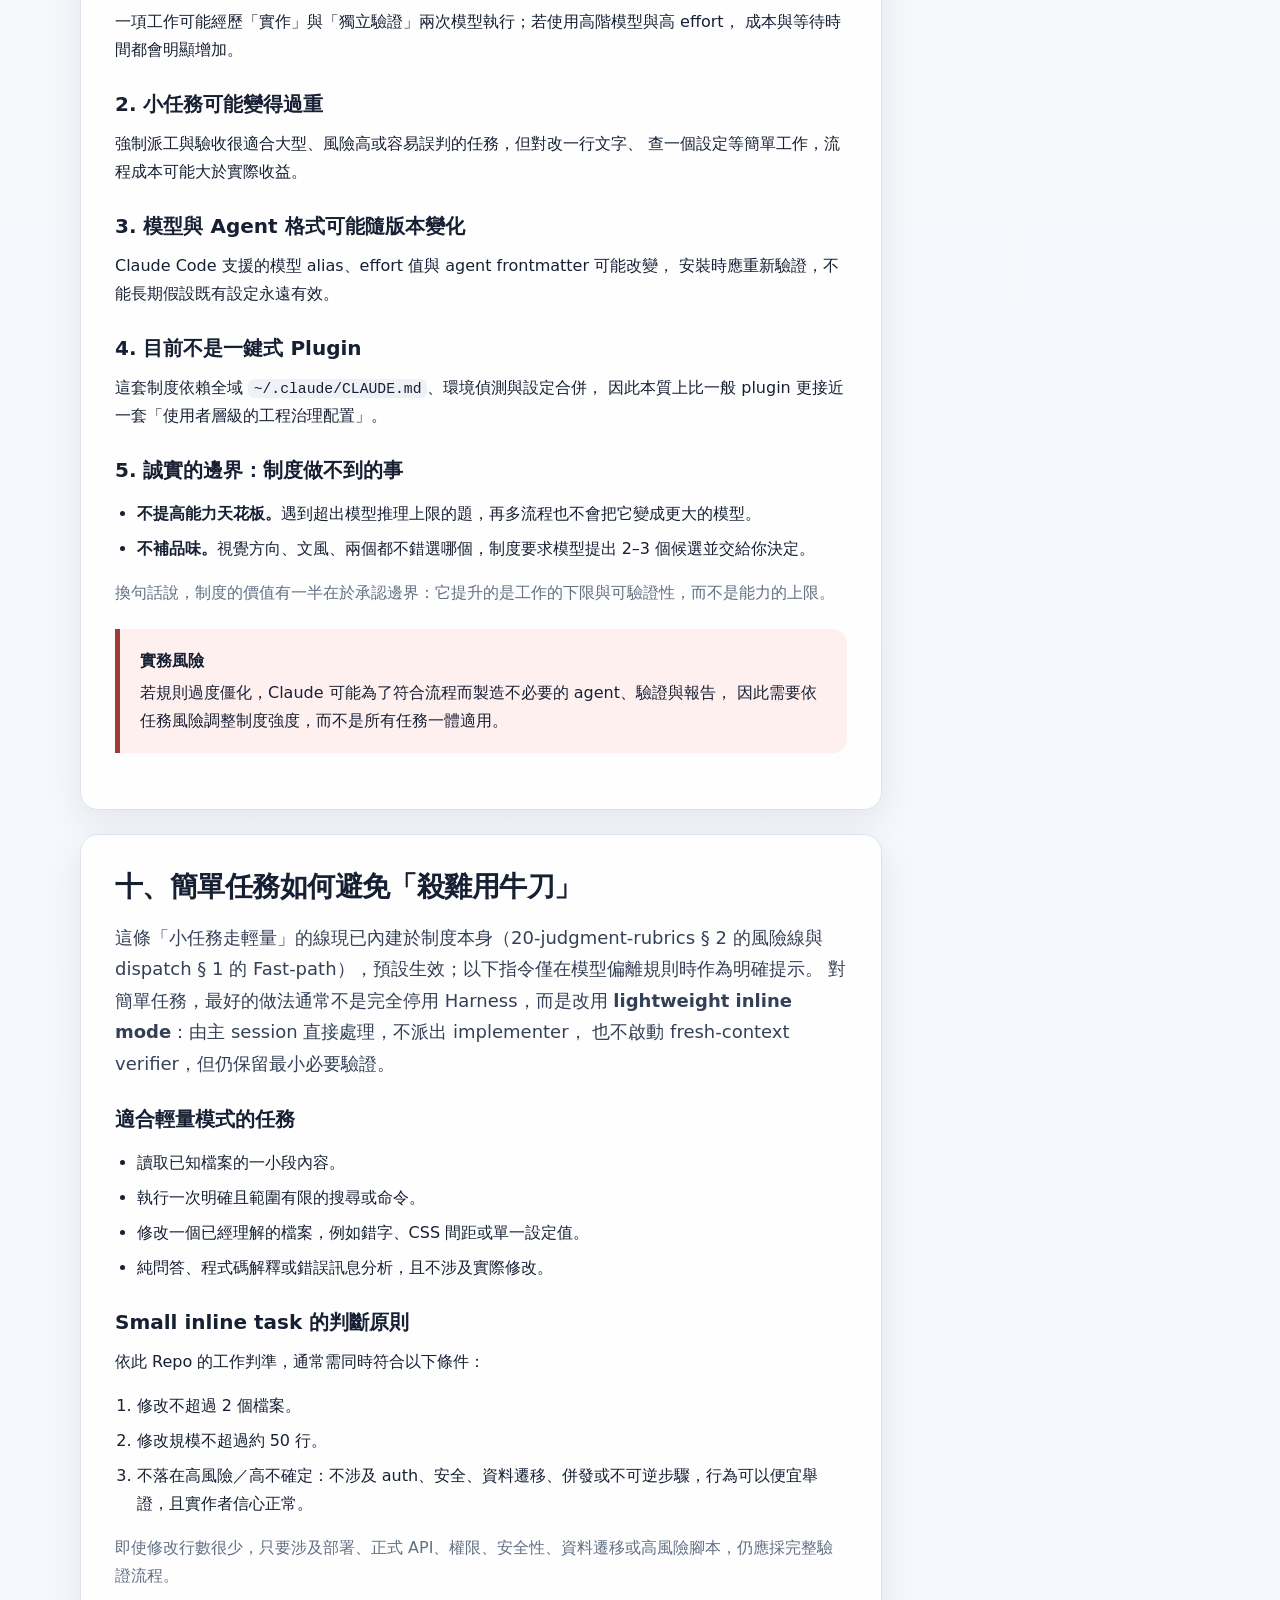
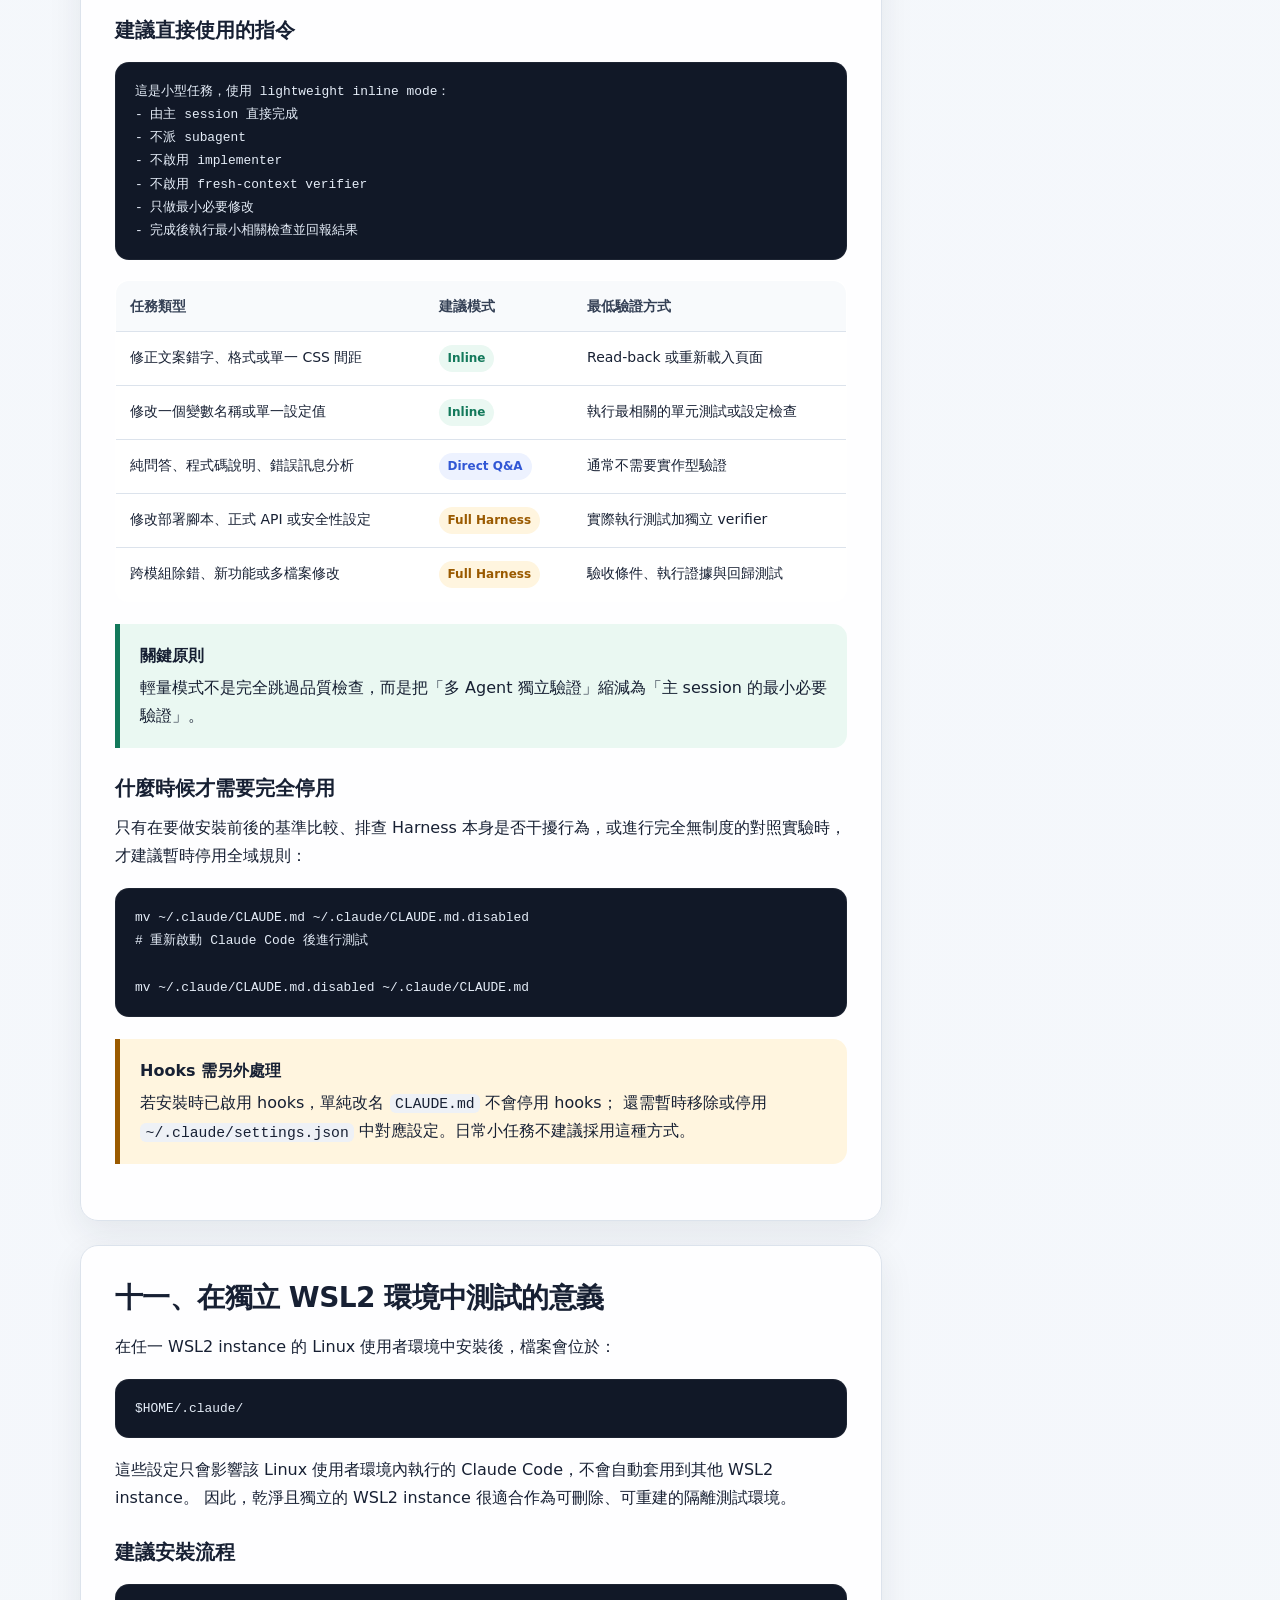
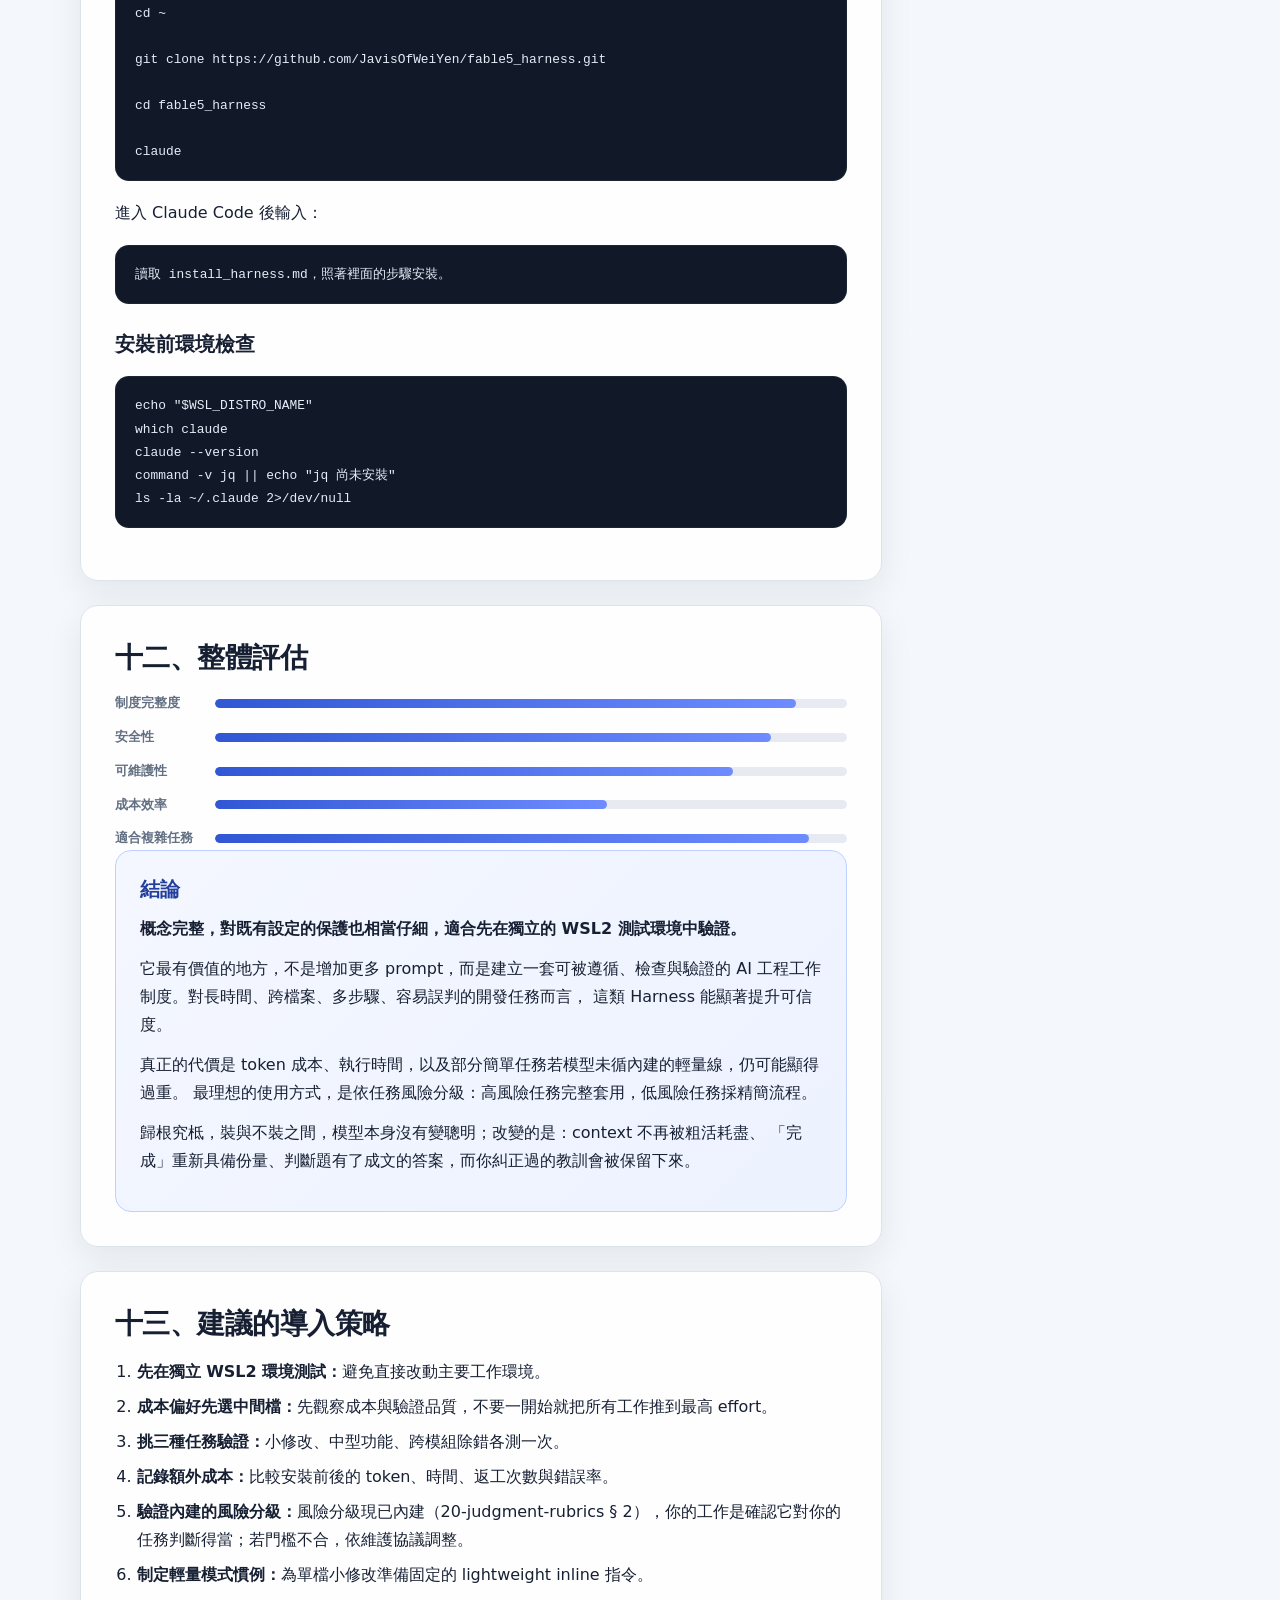
==== commit 1a612e28: "Fix 20 seams found by the post-#17/#18 whole-repo deep review Four parallel fresh-context reviews (d" ====
--- a/index.html
+++ b/index.html
@@ -585,7 +585,7 @@
             它比較像是一套安裝到 Claude Code 使用者環境中的「工程工作制度包」。
           </p>
           <p>
-            實際安裝的東西其實很少：一份精簡的 router、六份制度文件、三個自訂 agent，以及三個選配 hooks。
+            實際安裝的東西其實很少：一份精簡的 router、六份制度文件、三個自訂 agent，以及兩項選配機制：三個提醒 hooks，與一個 git fast-path guard（例行 git 免確認、破壞性 push 一律升級問人）。
             它不新增任何產品介面；真正改變的，是 Claude Code 在每次派工、驗收、卡關與收尾時的工作姿勢。
           </p>
           <p>安裝後，主要內容會放入：</p>
@@ -680,7 +680,7 @@
 
           <div class="callout">
             <strong>「完成」的定義更嚴格</strong>
-            每一項驗收條件都需要對應的執行證據；重要工作還應接受獨立驗證，並檢查至少一項最可能發生的回歸問題。
+            每一項驗收條件都需要對應的執行證據；高風險或高不確定的工作還應接受獨立驗證，並檢查至少一項最可能發生的回歸問題。
           </div>
 
           <h3>幾條值得知道的具體規則</h3>
@@ -778,7 +778,7 @@
               </div>
               <div class="side have">
                 <p class="side-label">有 harness</p>
-                <p>完成必須有執行證據；實質工作由 fresh-context verifier 驗收，做的人不自驗。</p>
+                <p>完成必須有執行證據；高風險／高不確定的實質工作由 fresh-context verifier 驗收，做的人不自驗。</p>
               </div>
             </div>
             <figure class="code-fig">
@@ -962,7 +962,7 @@
             <li>修改前先備份現有檔案。</li>
             <li>發現同名檔案衝突時停止，不直接覆蓋。</li>
             <li>既有 <code>CLAUDE.md</code> 採合併策略，而不是整份取代。</li>
-            <li>安裝時詢問成本偏好、主要用途、回覆語言、互動風格（全自主／節點回報）、是否有 Fable 5 權限，以及 hooks 設定。</li>
+            <li>安裝時詢問成本偏好、主要用途、回覆語言、互動風格（全自主／節點回報）、是否有 Fable 5 權限、hooks 設定，以及是否安裝 git fast-path guard（與 hooks 分開詢問）——共 7 個問題。</li>
             <li>已安裝的機器由 <code>upgrade_harness.md</code> 升級：逐 hunk 移植、不覆蓋個人化；安裝時記錄 package commit，升級可精準 diff。</li>
             <li>偵測 WSL、Linux 工具與測試環境，避免殘留 placeholder。</li>
           </ul>
@@ -1054,6 +1054,7 @@
         <section class="panel" id="lightweight">
           <h2>十、簡單任務如何避免「殺雞用牛刀」</h2>
           <p class="lead">
+            這條「小任務走輕量」的線現已內建於制度本身（20-judgment-rubrics § 2 的風險線與 dispatch § 1 的 Fast-path），預設生效；以下指令僅在模型偏離規則時作為明確提示。
             對簡單任務，最好的做法通常不是完全停用 Harness，而是改用
             <strong>lightweight inline mode</strong>：由主 session 直接處理，不派出 implementer，
             也不啟動 fresh-context verifier，但仍保留最小必要驗證。
@@ -1070,9 +1071,9 @@
           <h3>Small inline task 的判斷原則</h3>
           <p>依此 Repo 的工作判準，通常需同時符合以下條件：</p>
           <ol>
-            <li>只修改一個檔案。</li>
+            <li>修改不超過 2 個檔案。</li>
             <li>修改規模不超過約 50 行。</li>
-            <li>不是將被正式執行、發布或高度依賴的重要成果。</li>
+            <li>不落在高風險／高不確定：不涉及 auth、安全、資料遷移、併發或不可逆步驟，行為可以便宜舉證，且實作者信心正常。</li>
           </ol>
           <p class="muted">
             即使修改行數很少，只要涉及部署、正式 API、權限、安全性、資料遷移或高風險腳本，仍應採完整驗證流程。
@@ -1214,7 +1215,7 @@
               這類 Harness 能顯著提升可信度。
             </p>
             <p>
-              真正的代價是 token 成本、執行時間，以及部分簡單任務可能因強制派工與驗證而顯得過重。
+              真正的代價是 token 成本、執行時間，以及部分簡單任務若模型未循內建的輕量線，仍可能顯得過重。
               最理想的使用方式，是依任務風險分級：高風險任務完整套用，低風險任務採精簡流程。
             </p>
             <p>
@@ -1231,7 +1232,7 @@
             <li><strong>成本偏好先選中間檔：</strong>先觀察成本與驗證品質，不要一開始就把所有工作推到最高 effort。</li>
             <li><strong>挑三種任務驗證：</strong>小修改、中型功能、跨模組除錯各測一次。</li>
             <li><strong>記錄額外成本：</strong>比較安裝前後的 token、時間、返工次數與錯誤率。</li>
-            <li><strong>建立風險分級：</strong>決定哪些任務需要 verifier，哪些可由主 session 直接完成。</li>
+            <li><strong>驗證內建的風險分級：</strong>風險分級現已內建（20-judgment-rubrics § 2），你的工作是確認它對你的任務判斷得當；若門檻不合，依維護協議調整。</li>
             <li><strong>制定輕量模式慣例：</strong>為單檔小修改準備固定的 lightweight inline 指令。</li>
           </ol>
 
